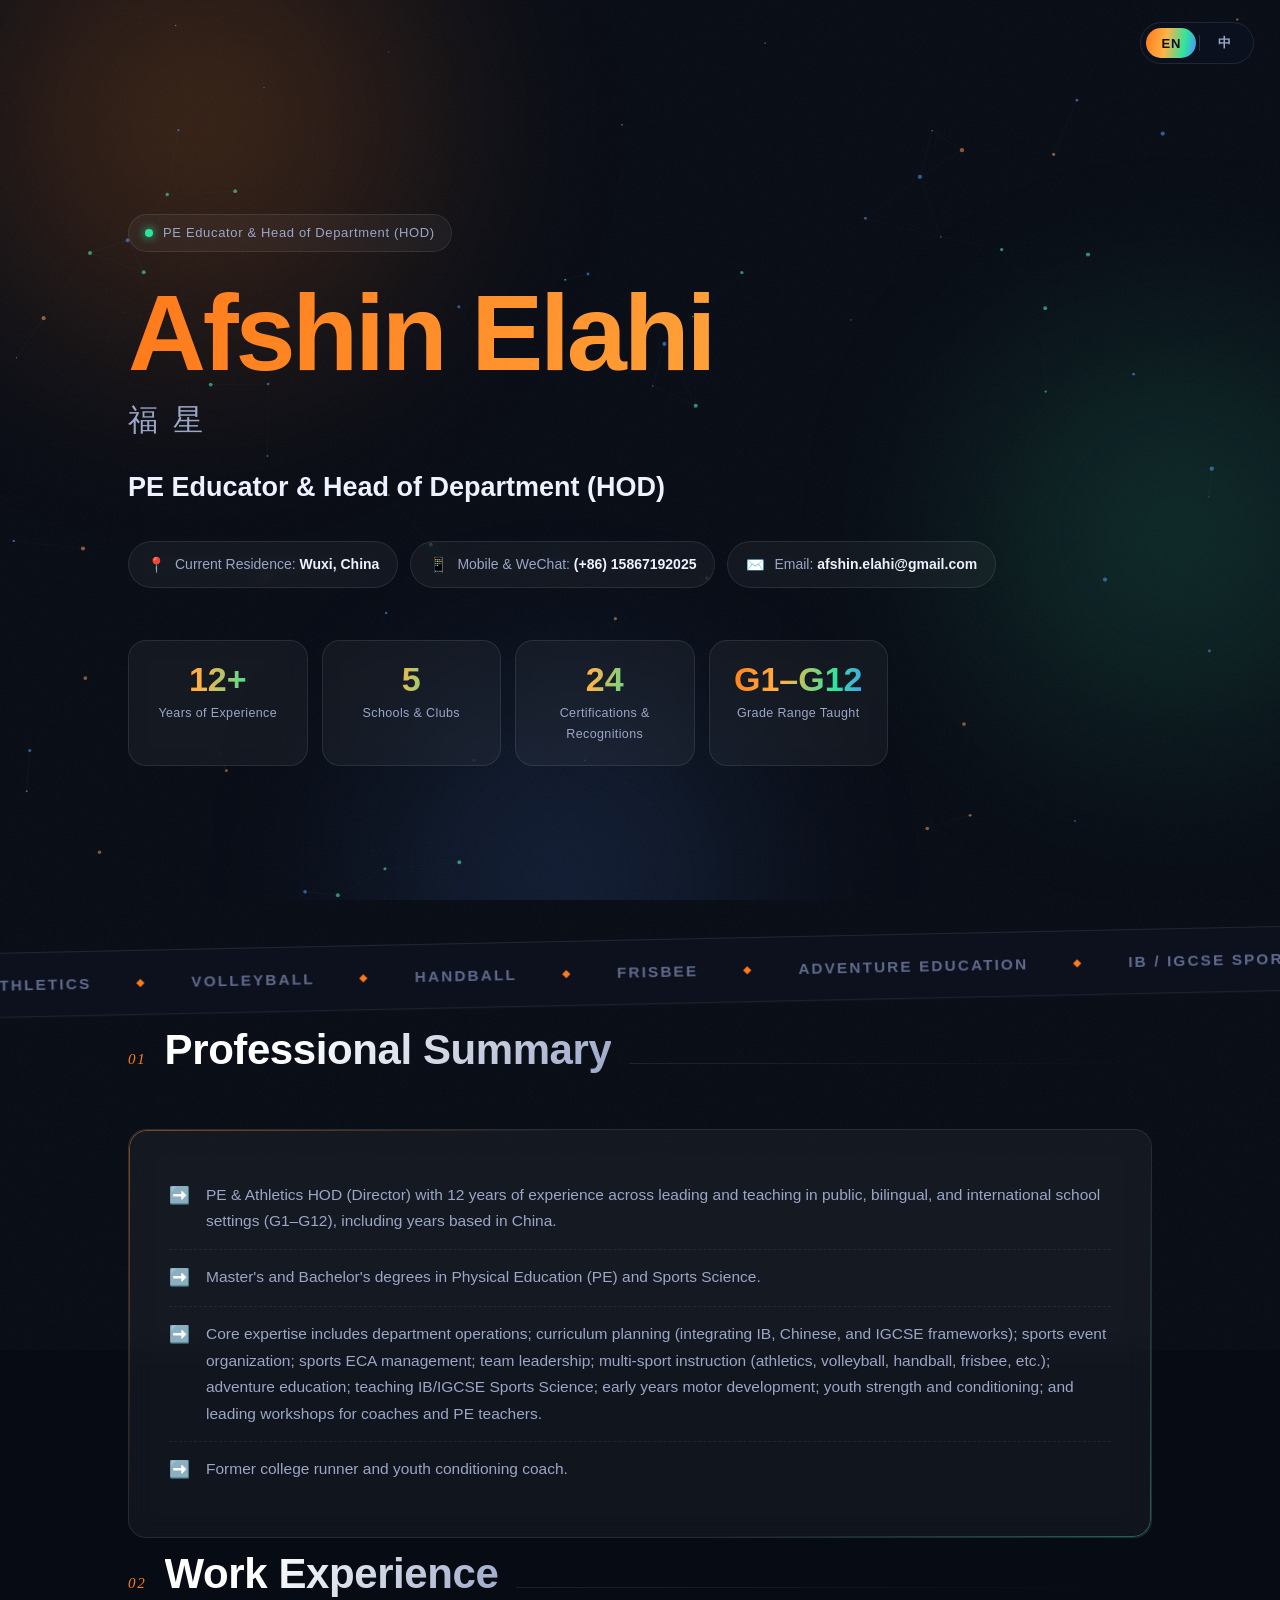
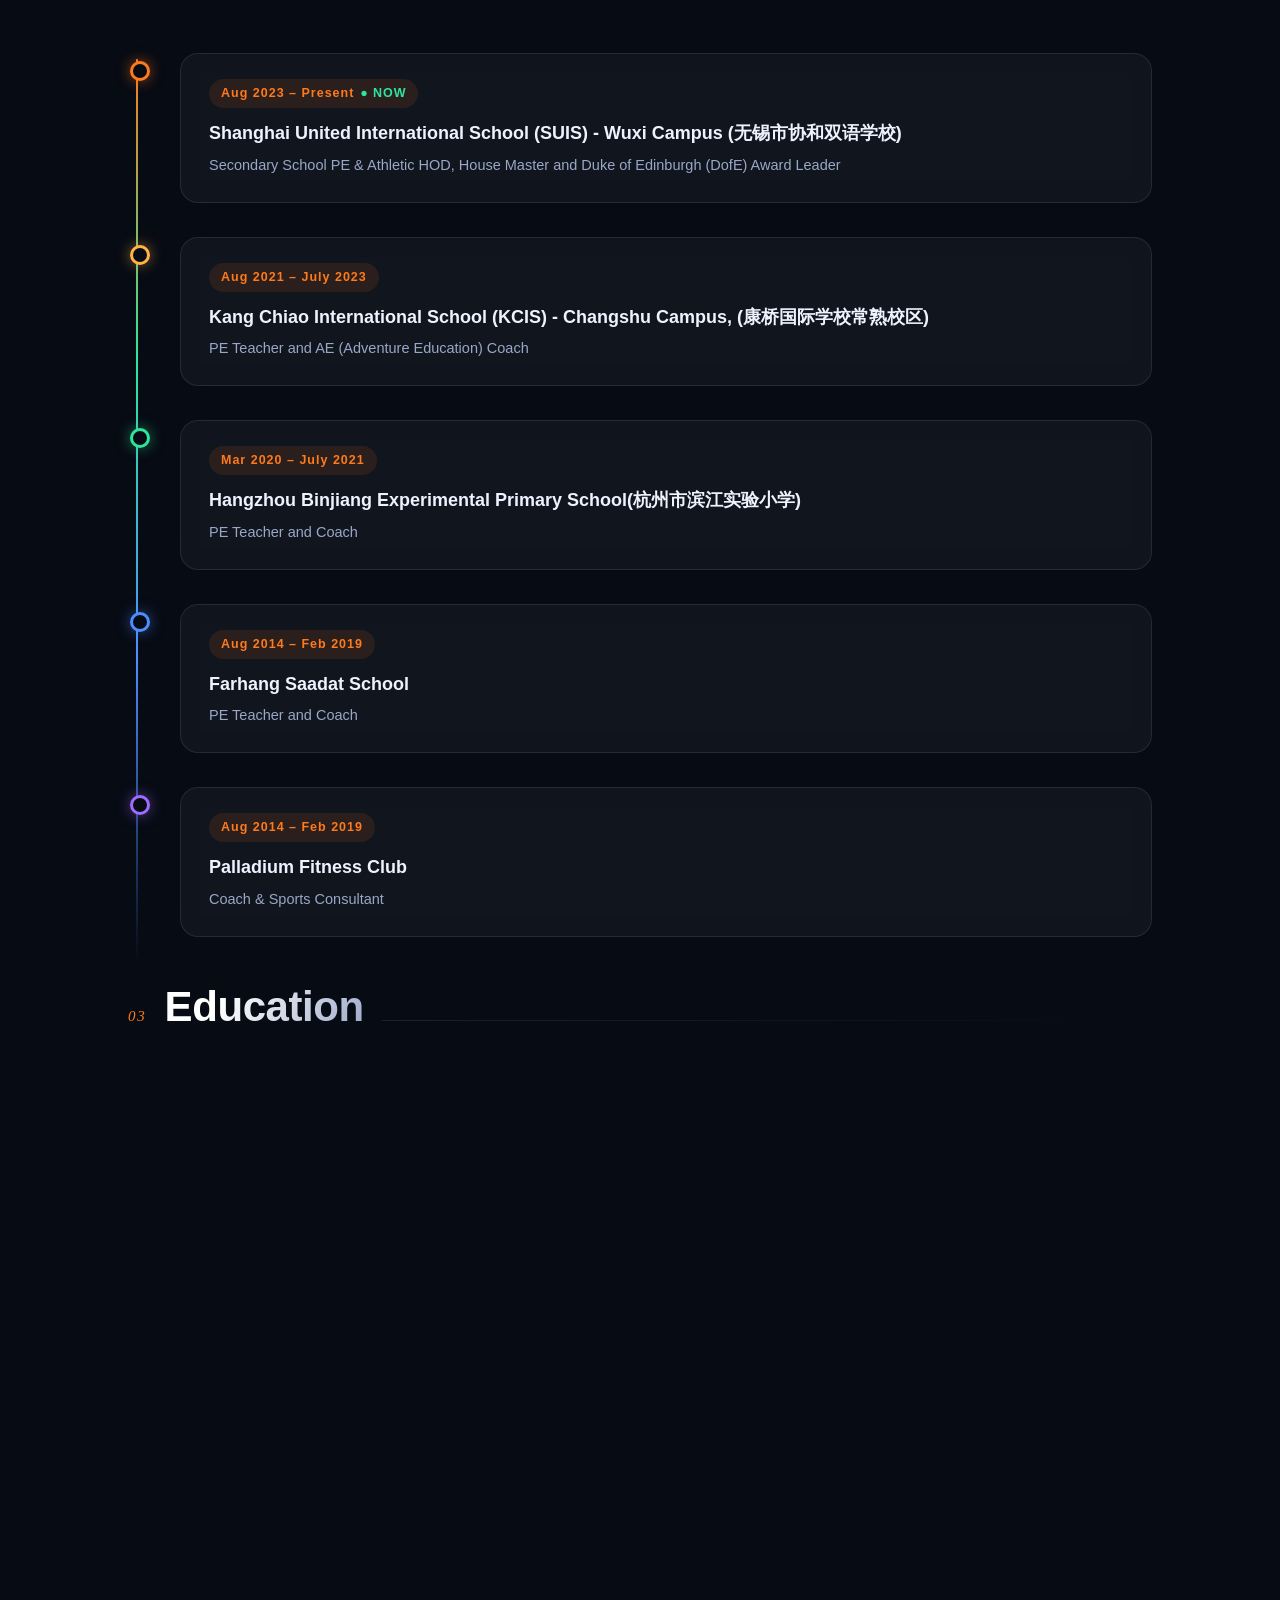
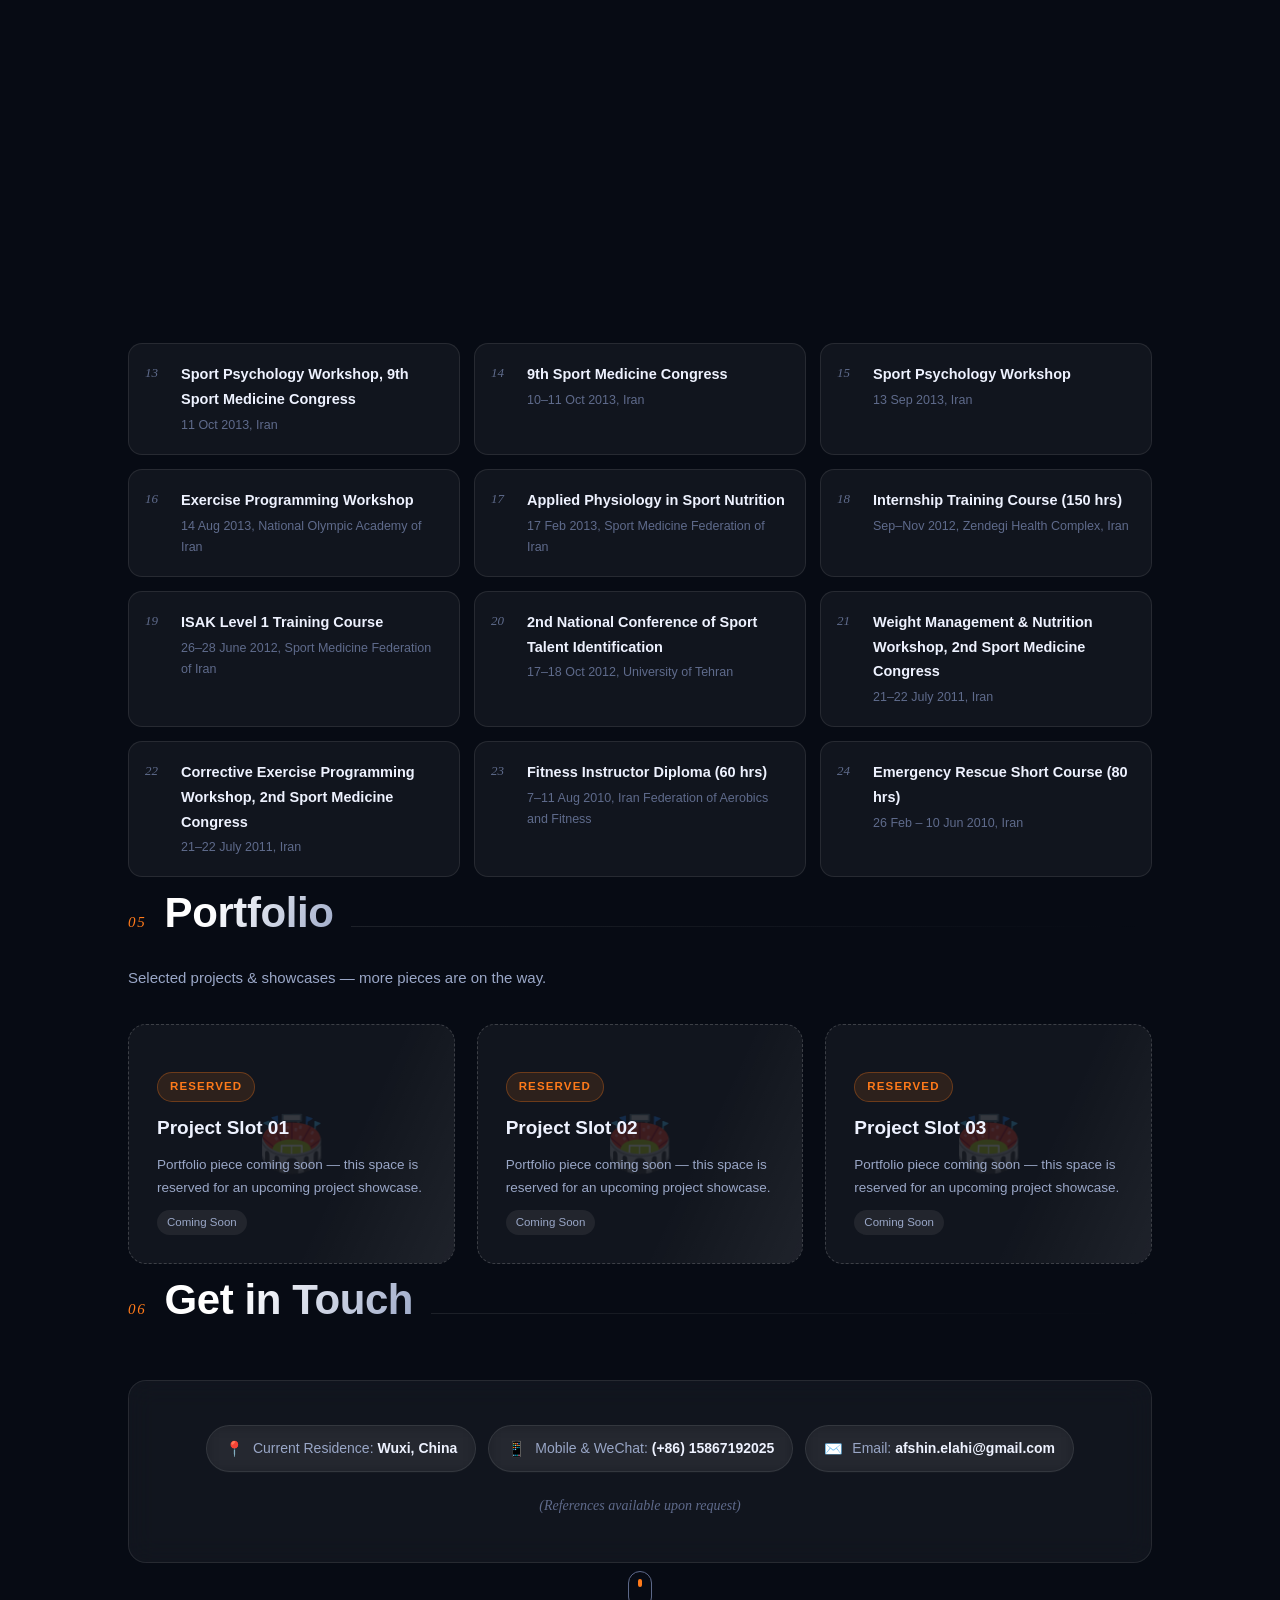
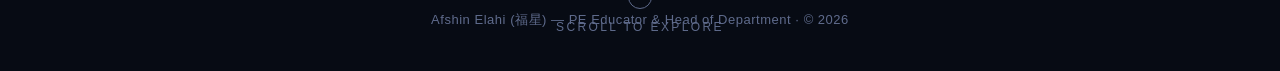
==== index.html @ 4bd7efba "feat: bilingual resume & portfolio site (EN/中文) with animated effects" ====
<!DOCTYPE html>
<html lang="en">
<head>
  <meta charset="UTF-8" />
  <meta name="viewport" content="width=device-width, initial-scale=1.0" />
  <title>Afshin Elahi (福星) — PE Educator &amp; HOD</title>
  <meta name="description" content="Afshin Elahi — PE Educator & Head of Department. 12 years of experience in public, bilingual and international schools." />
  <link rel="icon" href="data:image/svg+xml,<svg xmlns='http://www.w3.org/2000/svg' viewBox='0 0 100 100'><text y='.9em' font-size='90'>🏅</text></svg>" />
  <link rel="stylesheet" href="style.css" />
</head>
<body>
  <!-- 背景特效层 -->
  <div class="aurora" aria-hidden="true">
    <div class="blob blob-1"></div>
    <div class="blob blob-2"></div>
    <div class="blob blob-3"></div>
  </div>
  <canvas id="particles" aria-hidden="true"></canvas>
  <div class="grain" aria-hidden="true"></div>
  <div id="cursor-glow" aria-hidden="true"></div>
  <div id="scroll-progress" aria-hidden="true"></div>

  <!-- 语言切换 -->
  <button id="lang-toggle" aria-label="Switch language / 切换语言">
    <span class="lang-opt" data-lang="en">EN</span>
    <span class="lang-divider"></span>
    <span class="lang-opt" data-lang="zh">中</span>
    <span class="lang-slider"></span>
  </button>

  <!-- 页面主体（由 app.js 渲染） -->
  <main id="app"></main>

  <script src="content.js"></script>
  <script src="app.js"></script>
</body>
</html>
---- style.css ----
/* ============================================================
   Afshin Elahi — Resume & Portfolio
   Dark sporty theme · aurora gradients · glassmorphism
   No external fonts/CDN — 100% self-hosted, China-friendly.
   ============================================================ */

:root {
  --bg: #070b14;
  --bg-soft: #0c1222;
  --ink: #eef2ff;
  --ink-dim: #9aa7c7;
  --ink-faint: #5f6b8c;
  --orange: #ff7a1a;
  --green: #2ee59d;
  --blue: #4d8dff;
  --purple: #a06bff;
  --card: rgba(255, 255, 255, 0.045);
  --card-border: rgba(255, 255, 255, 0.09);
  --grad-hot: linear-gradient(100deg, var(--orange), #ffb347 40%, var(--green) 75%, var(--blue));
  --radius: 18px;
  --font-sans: -apple-system, BlinkMacSystemFont, "Segoe UI", "PingFang SC",
    "Hiragino Sans GB", "Microsoft YaHei", Roboto, Helvetica, Arial, sans-serif;
  --font-serif: Georgia, "Times New Roman", "Songti SC", serif;
  --ease-spring: cubic-bezier(0.22, 1.2, 0.36, 1);
  --ease-out: cubic-bezier(0.16, 1, 0.3, 1);
}

* { margin: 0; padding: 0; box-sizing: border-box; }

html { scroll-behavior: smooth; }

body {
  background: var(--bg);
  color: var(--ink);
  font-family: var(--font-sans);
  line-height: 1.7;
  overflow-x: hidden;
  -webkit-font-smoothing: antialiased;
}

::selection { background: rgba(255, 122, 26, 0.35); color: #fff; }

/* ---------------- 背景特效 ---------------- */
.aurora { position: fixed; inset: 0; z-index: 0; overflow: hidden; pointer-events: none; }
.blob { position: absolute; border-radius: 50%; filter: blur(90px); opacity: 0.5; will-change: transform; }
.blob-1 {
  width: 55vw; height: 55vw; top: -18vw; left: -12vw;
  background: radial-gradient(circle, rgba(255, 122, 26, 0.55), transparent 65%);
  animation: drift1 26s ease-in-out infinite alternate;
}
.blob-2 {
  width: 48vw; height: 48vw; top: 25vh; right: -16vw;
  background: radial-gradient(circle, rgba(46, 229, 157, 0.4), transparent 65%);
  animation: drift2 32s ease-in-out infinite alternate;
}
.blob-3 {
  width: 44vw; height: 44vw; bottom: -20vw; left: 22vw;
  background: radial-gradient(circle, rgba(77, 141, 255, 0.42), transparent 65%);
  animation: drift3 38s ease-in-out infinite alternate;
}
@keyframes drift1 { to { transform: translate(9vw, 12vh) scale(1.15); } }
@keyframes drift2 { to { transform: translate(-10vw, -9vh) scale(0.9); } }
@keyframes drift3 { to { transform: translate(-7vw, -12vh) scale(1.2); } }

#particles { position: fixed; inset: 0; z-index: 1; pointer-events: none; }

.grain {
  position: fixed; inset: -50%; z-index: 2; pointer-events: none; opacity: 0.05;
  background-image: url("data:image/svg+xml,%3Csvg xmlns='http://www.w3.org/2000/svg' width='300' height='300'%3E%3Cfilter id='n'%3E%3CfeTurbulence type='fractalNoise' baseFrequency='0.9' numOctaves='2'/%3E%3C/filter%3E%3Crect width='100%25' height='100%25' filter='url(%23n)'/%3E%3C/svg%3E");
  animation: grain 8s steps(10) infinite;
}
@keyframes grain {
  0%, 100% { transform: translate(0, 0); } 20% { transform: translate(-4%, 3%); }
  40% { transform: translate(3%, -4%); } 60% { transform: translate(-3%, -2%); }
  80% { transform: translate(4%, 4%); }
}

#cursor-glow {
  position: fixed; z-index: 3; width: 520px; height: 520px; border-radius: 50%;
  pointer-events: none; left: 0; top: 0; transform: translate(-50%, -50%);
  background: radial-gradient(circle, rgba(255, 179, 71, 0.09), rgba(77, 141, 255, 0.05) 45%, transparent 70%);
  transition: opacity 0.4s; opacity: 0;
}

#scroll-progress {
  position: fixed; top: 0; left: 0; height: 3px; width: 0%;
  background: var(--grad-hot); z-index: 100; border-radius: 0 3px 3px 0;
  box-shadow: 0 0 12px rgba(255, 122, 26, 0.6);
}

/* ---------------- 语言切换 ---------------- */
#lang-toggle {
  position: fixed; top: 22px; right: 26px; z-index: 200;
  display: flex; align-items: center; gap: 2px;
  padding: 5px; border-radius: 999px; cursor: pointer;
  background: rgba(12, 18, 34, 0.72); border: 1px solid var(--card-border);
  backdrop-filter: blur(14px); -webkit-backdrop-filter: blur(14px);
  font-family: var(--font-sans); transition: border-color 0.3s, box-shadow 0.3s;
}
#lang-toggle:hover { border-color: rgba(255, 122, 26, 0.5); box-shadow: 0 0 24px rgba(255, 122, 26, 0.18); }
.lang-opt {
  position: relative; z-index: 2; padding: 6px 16px; border-radius: 999px;
  font-size: 13px; font-weight: 700; letter-spacing: 0.06em;
  color: var(--ink-dim); transition: color 0.35s; user-select: none;
}
.lang-opt.active { color: #0b0f1c; }
.lang-divider { width: 1px; height: 16px; background: rgba(255, 255, 255, 0.14); z-index: 2; }
.lang-slider {
  position: absolute; z-index: 1; top: 5px; left: 5px; height: calc(100% - 10px);
  width: calc(50% - 6px); border-radius: 999px; background: var(--grad-hot);
  transition: transform 0.45s var(--ease-spring);
}
#lang-toggle[data-lang="zh"] .lang-slider { transform: translateX(calc(100% + 2px)); }

/* ---------------- 布局骨架 ---------------- */
main { position: relative; z-index: 5; }
.wrap { max-width: 1080px; margin: 0 auto; padding: 0 28px; }

section { padding: 110px 0 30px; position: relative; }

.section-head { display: flex; align-items: baseline; gap: 18px; margin-bottom: 44px; }
.section-index {
  font-family: var(--font-serif); font-style: italic; font-size: 15px;
  color: var(--orange); letter-spacing: 0.12em;
}
.section-title {
  font-size: clamp(28px, 4.2vw, 42px); font-weight: 800; letter-spacing: -0.01em;
  background: linear-gradient(120deg, #fff 30%, var(--ink-dim));
  -webkit-background-clip: text; background-clip: text; -webkit-text-fill-color: transparent;
}
.section-line { flex: 1; height: 1px; background: linear-gradient(90deg, var(--card-border), transparent); }

/* 滚动显现 */
.reveal { opacity: 0; transform: translateY(36px); transition: opacity 0.9s var(--ease-out), transform 0.9s var(--ease-out); }
.reveal.in { opacity: 1; transform: none; }
.reveal-d1 { transition-delay: 0.08s; } .reveal-d2 { transition-delay: 0.16s; }
.reveal-d3 { transition-delay: 0.24s; } .reveal-d4 { transition-delay: 0.32s; }

/* ---------------- Hero ---------------- */
.hero { min-height: 100vh; display: flex; flex-direction: column; justify-content: center; padding-top: 80px; }
.hero-badge {
  display: inline-flex; align-items: center; gap: 10px; align-self: flex-start;
  padding: 7px 16px; border-radius: 999px; margin-bottom: 26px;
  background: var(--card); border: 1px solid var(--card-border);
  font-size: 13px; color: var(--ink-dim); letter-spacing: 0.05em;
}
.hero-badge .dot { width: 8px; height: 8px; border-radius: 50%; background: var(--green); box-shadow: 0 0 10px var(--green); animation: pulse 2.2s infinite; }
@keyframes pulse { 50% { opacity: 0.35; transform: scale(0.8); } }

.hero-name {
  font-size: clamp(52px, 9.5vw, 108px); font-weight: 900; line-height: 1.02;
  letter-spacing: -0.03em; margin-bottom: 6px;
  background: var(--grad-hot); background-size: 220% 100%;
  -webkit-background-clip: text; background-clip: text; -webkit-text-fill-color: transparent;
  animation: gradient-flow 7s ease-in-out infinite alternate;
}
@keyframes gradient-flow { to { background-position: 100% 0; } }

.hero-cn {
  font-family: var(--font-serif); font-size: clamp(20px, 3vw, 30px);
  color: var(--ink-dim); letter-spacing: 0.5em; margin-bottom: 20px;
}
.hero-title { font-size: clamp(19px, 2.6vw, 27px); font-weight: 600; color: var(--ink); margin-bottom: 30px; }
.hero-title .accent { color: var(--orange); }

.hero-contacts { display: flex; flex-wrap: wrap; gap: 12px; margin-bottom: 52px; }
.chip {
  display: inline-flex; align-items: center; gap: 9px; padding: 10px 18px;
  border-radius: 999px; background: var(--card); border: 1px solid var(--card-border);
  font-size: 14px; color: var(--ink-dim); text-decoration: none;
  backdrop-filter: blur(8px); transition: transform 0.35s var(--ease-spring), border-color 0.3s, color 0.3s;
}
.chip:hover { transform: translateY(-3px); border-color: rgba(46, 229, 157, 0.55); color: var(--ink); }
.chip .ico { font-size: 15px; }
.chip b { color: var(--ink); font-weight: 600; }

.hero-stats { display: grid; grid-template-columns: repeat(auto-fit, minmax(140px, 1fr)); gap: 14px; max-width: 760px; }
.stat {
  padding: 20px 18px; border-radius: var(--radius);
  background: var(--card); border: 1px solid var(--card-border);
  backdrop-filter: blur(10px); text-align: center;
  transition: transform 0.4s var(--ease-spring), border-color 0.3s;
}
.stat:hover { transform: translateY(-5px) scale(1.02); border-color: rgba(77, 141, 255, 0.45); }
.stat-num {
  font-size: 34px; font-weight: 900; line-height: 1.1;
  background: var(--grad-hot); -webkit-background-clip: text; background-clip: text; -webkit-text-fill-color: transparent;
}
.stat-label { font-size: 12.5px; color: var(--ink-dim); margin-top: 4px; letter-spacing: 0.03em; }

.scroll-hint {
  position: absolute; bottom: 34px; left: 50%; transform: translateX(-50%);
  display: flex; flex-direction: column; align-items: center; gap: 8px;
  font-size: 12px; color: var(--ink-faint); letter-spacing: 0.2em; text-transform: uppercase;
}
.scroll-hint .wheel {
  width: 24px; height: 38px; border: 1.5px solid var(--ink-faint); border-radius: 14px; position: relative;
}
.scroll-hint .wheel::after {
  content: ""; position: absolute; left: 50%; top: 7px; width: 4px; height: 8px;
  margin-left: -2px; border-radius: 4px; background: var(--orange);
  animation: wheel 1.8s ease-in-out infinite;
}
@keyframes wheel { 60% { transform: translateY(14px); opacity: 0; } 100% { transform: translateY(14px); opacity: 0; } }

/* ---------------- 跑马灯 ---------------- */
.marquee-band {
  position: relative; z-index: 5; padding: 18px 0; overflow: hidden;
  border-top: 1px solid var(--card-border); border-bottom: 1px solid var(--card-border);
  background: rgba(12, 18, 34, 0.5); backdrop-filter: blur(6px);
  transform: rotate(-1.2deg) scale(1.02); margin: 40px 0 10px;
}
.marquee-track { display: flex; gap: 44px; width: max-content; animation: marquee 30s linear infinite; }
.marquee-band:hover .marquee-track { animation-play-state: paused; }
.marquee-item {
  font-weight: 800; font-size: 15px; letter-spacing: 0.14em; white-space: nowrap;
  color: var(--ink-faint); display: flex; align-items: center; gap: 44px;
}
.marquee-item::after { content: "◆"; color: var(--orange); font-size: 10px; }
@keyframes marquee { to { transform: translateX(-50%); } }

/* ---------------- 概述 ---------------- */
.summary-card {
  position: relative; border-radius: var(--radius); padding: 38px 40px;
  background: var(--card); border: 1px solid var(--card-border);
  backdrop-filter: blur(14px); overflow: hidden;
}
.summary-card::before {
  content: ""; position: absolute; inset: 0; border-radius: inherit; padding: 1px;
  background: linear-gradient(140deg, rgba(255, 122, 26, 0.5), transparent 30%, transparent 70%, rgba(46, 229, 157, 0.4));
  -webkit-mask: linear-gradient(#000 0 0) content-box, linear-gradient(#000 0 0);
  -webkit-mask-composite: xor; mask-composite: exclude; pointer-events: none;
}
.summary-item { display: flex; gap: 16px; padding: 14px 0; }
.summary-item + .summary-item { border-top: 1px dashed rgba(255, 255, 255, 0.07); }
.summary-arrow { color: var(--orange); font-size: 17px; line-height: 1.7; flex-shrink: 0; }
.summary-item p { color: var(--ink-dim); font-size: 15.5px; }
.summary-item p strong { color: var(--ink); }

/* ---------------- 经历时间线 ---------------- */
.timeline { position: relative; padding-left: 34px; }
.timeline::before {
  content: ""; position: absolute; left: 8px; top: 6px; bottom: 6px; width: 2px;
  background: linear-gradient(180deg, var(--orange), var(--green), var(--blue), transparent);
  border-radius: 2px;
}
.tl-item { position: relative; padding: 0 0 34px 18px; }
.tl-item::before {
  content: ""; position: absolute; left: -32px; top: 8px; width: 14px; height: 14px;
  border-radius: 50%; background: var(--bg); border: 3px solid var(--orange);
  box-shadow: 0 0 14px rgba(255, 122, 26, 0.55); transition: transform 0.3s;
}
.tl-item:nth-child(2)::before { border-color: #ffb347; box-shadow: 0 0 14px rgba(255, 179, 71, 0.5); }
.tl-item:nth-child(3)::before { border-color: var(--green); box-shadow: 0 0 14px rgba(46, 229, 157, 0.5); }
.tl-item:nth-child(4)::before { border-color: var(--blue); box-shadow: 0 0 14px rgba(77, 141, 255, 0.5); }
.tl-item:nth-child(5)::before { border-color: var(--purple); box-shadow: 0 0 14px rgba(160, 107, 255, 0.5); }
.tl-item:hover::before { transform: scale(1.35); }
.tl-card {
  border-radius: var(--radius); padding: 24px 28px;
  background: var(--card); border: 1px solid var(--card-border);
  backdrop-filter: blur(12px); transition: transform 0.45s var(--ease-spring), border-color 0.3s, box-shadow 0.3s;
}
.tl-card:hover { transform: translateX(8px); border-color: rgba(255, 179, 71, 0.4); box-shadow: 0 18px 40px rgba(0, 0, 0, 0.35); }
.tl-date {
  display: inline-block; font-size: 12.5px; font-weight: 700; letter-spacing: 0.08em;
  color: var(--orange); background: rgba(255, 122, 26, 0.1);
  padding: 4px 12px; border-radius: 999px; margin-bottom: 10px;
}
.tl-date .live { color: var(--green); margin-left: 6px; }
.tl-date .live::before { content: "●"; margin-right: 4px; animation: pulse 1.8s infinite; }
.tl-inst { font-size: 18px; font-weight: 700; color: var(--ink); margin-bottom: 4px; }
.tl-role { font-size: 14.5px; color: var(--ink-dim); }

/* ---------------- 教育 ---------------- */
.edu-grid { display: grid; grid-template-columns: repeat(auto-fit, minmax(320px, 1fr)); gap: 20px; }
.edu-card {
  position: relative; border-radius: var(--radius); padding: 30px;
  background: var(--card); border: 1px solid var(--card-border);
  backdrop-filter: blur(12px); overflow: hidden;
  transition: transform 0.45s var(--ease-spring), border-color 0.3s;
}
.edu-card:hover { transform: translateY(-6px); border-color: rgba(46, 229, 157, 0.45); }
.edu-card::after {
  content: "🎓"; position: absolute; right: 18px; top: 14px; font-size: 40px; opacity: 0.16;
  filter: grayscale(0.2); transition: transform 0.5s var(--ease-spring), opacity 0.3s;
}
.edu-card:hover::after { transform: rotate(-14deg) scale(1.25); opacity: 0.4; }
.edu-degree { font-size: 17px; font-weight: 700; margin-bottom: 8px; padding-right: 48px; }
.edu-school { font-size: 14px; color: var(--ink-dim); }

/* ---------------- 证书 ---------------- */
.cert-grid { display: grid; grid-template-columns: repeat(auto-fill, minmax(300px, 1fr)); gap: 14px; }
.cert-card {
  position: relative; border-radius: 14px; padding: 18px 20px 18px 52px;
  background: var(--card); border: 1px solid var(--card-border);
  transition: transform 0.4s var(--ease-spring), border-color 0.3s, background 0.3s;
}
.cert-card:hover { transform: translateY(-4px); border-color: rgba(77, 141, 255, 0.5); background: rgba(255, 255, 255, 0.07); }
.cert-num {
  position: absolute; left: 16px; top: 18px; font-family: var(--font-serif); font-style: italic;
  font-size: 13px; color: var(--ink-faint);
}
.cert-t { font-size: 14.5px; font-weight: 600; color: var(--ink); margin-bottom: 3px; }
.cert-d { font-size: 12.5px; color: var(--ink-faint); }

/* ---------------- 作品集 ---------------- */
.portfolio-sub { color: var(--ink-dim); font-size: 15px; margin: -28px 0 34px; }
.pf-grid { display: grid; grid-template-columns: repeat(auto-fit, minmax(280px, 1fr)); gap: 22px; }
.pf-card {
  position: relative; border-radius: var(--radius); min-height: 240px; padding: 28px;
  display: flex; flex-direction: column; justify-content: flex-end; gap: 10px;
  background: var(--card); border: 1px solid var(--card-border); overflow: hidden;
  transition: transform 0.5s var(--ease-spring), border-color 0.3s, box-shadow 0.3s;
}
.pf-card:hover { transform: translateY(-8px); box-shadow: 0 24px 50px rgba(0, 0, 0, 0.4); }
.pf-card.placeholder { border: 1.5px dashed rgba(255, 255, 255, 0.18); }
.pf-card.placeholder::before {
  content: ""; position: absolute; inset: 0;
  background: linear-gradient(115deg, transparent 30%, rgba(255, 255, 255, 0.06) 48%, transparent 62%);
  background-size: 250% 100%; animation: shimmer 3.2s linear infinite;
}
@keyframes shimmer { to { background-position: -250% 0; } }
.pf-thumb {
  position: absolute; inset: 0; display: flex; align-items: center; justify-content: center;
  font-size: 54px; opacity: 0.2;
}
.pf-badge {
  align-self: flex-start; font-size: 11.5px; font-weight: 700; letter-spacing: 0.1em;
  text-transform: uppercase; padding: 4px 12px; border-radius: 999px;
  color: var(--orange); background: rgba(255, 122, 26, 0.12); border: 1px solid rgba(255, 122, 26, 0.3);
  position: relative;
}
.pf-title { font-size: 19px; font-weight: 800; position: relative; }
.pf-desc { font-size: 13.5px; color: var(--ink-dim); position: relative; }
.pf-tags { display: flex; flex-wrap: wrap; gap: 8px; position: relative; }
.pf-tag { font-size: 11.5px; padding: 3px 10px; border-radius: 999px; background: rgba(255, 255, 255, 0.07); color: var(--ink-dim); }

/* ---------------- 联系 / 页脚 ---------------- */
.contact-card {
  border-radius: var(--radius); padding: 44px; text-align: center;
  background: var(--card); border: 1px solid var(--card-border); backdrop-filter: blur(14px);
}
.contact-note { color: var(--ink-faint); font-size: 14px; margin-top: 22px; font-family: var(--font-serif); font-style: italic; }
footer { padding: 46px 0 40px; text-align: center; color: var(--ink-faint); font-size: 13px; letter-spacing: 0.04em; }

/* 语言切换时的淡入 */
.lang-fade { animation: langFade 0.55s var(--ease-out); }
@keyframes langFade { from { opacity: 0; transform: translateY(14px); } }

/* ---------------- 响应式 ---------------- */
@media (max-width: 640px) {
  section { padding: 80px 0 24px; }
  .summary-card, .contact-card { padding: 26px 22px; }
  .hero-stats { grid-template-columns: repeat(2, 1fr); }
  #lang-toggle { top: 14px; right: 14px; }
  .marquee-band { transform: rotate(0); }
}

@media (prefers-reduced-motion: reduce) {
  *, *::before, *::after { animation-duration: 0.01ms !important; transition-duration: 0.01ms !important; }
}
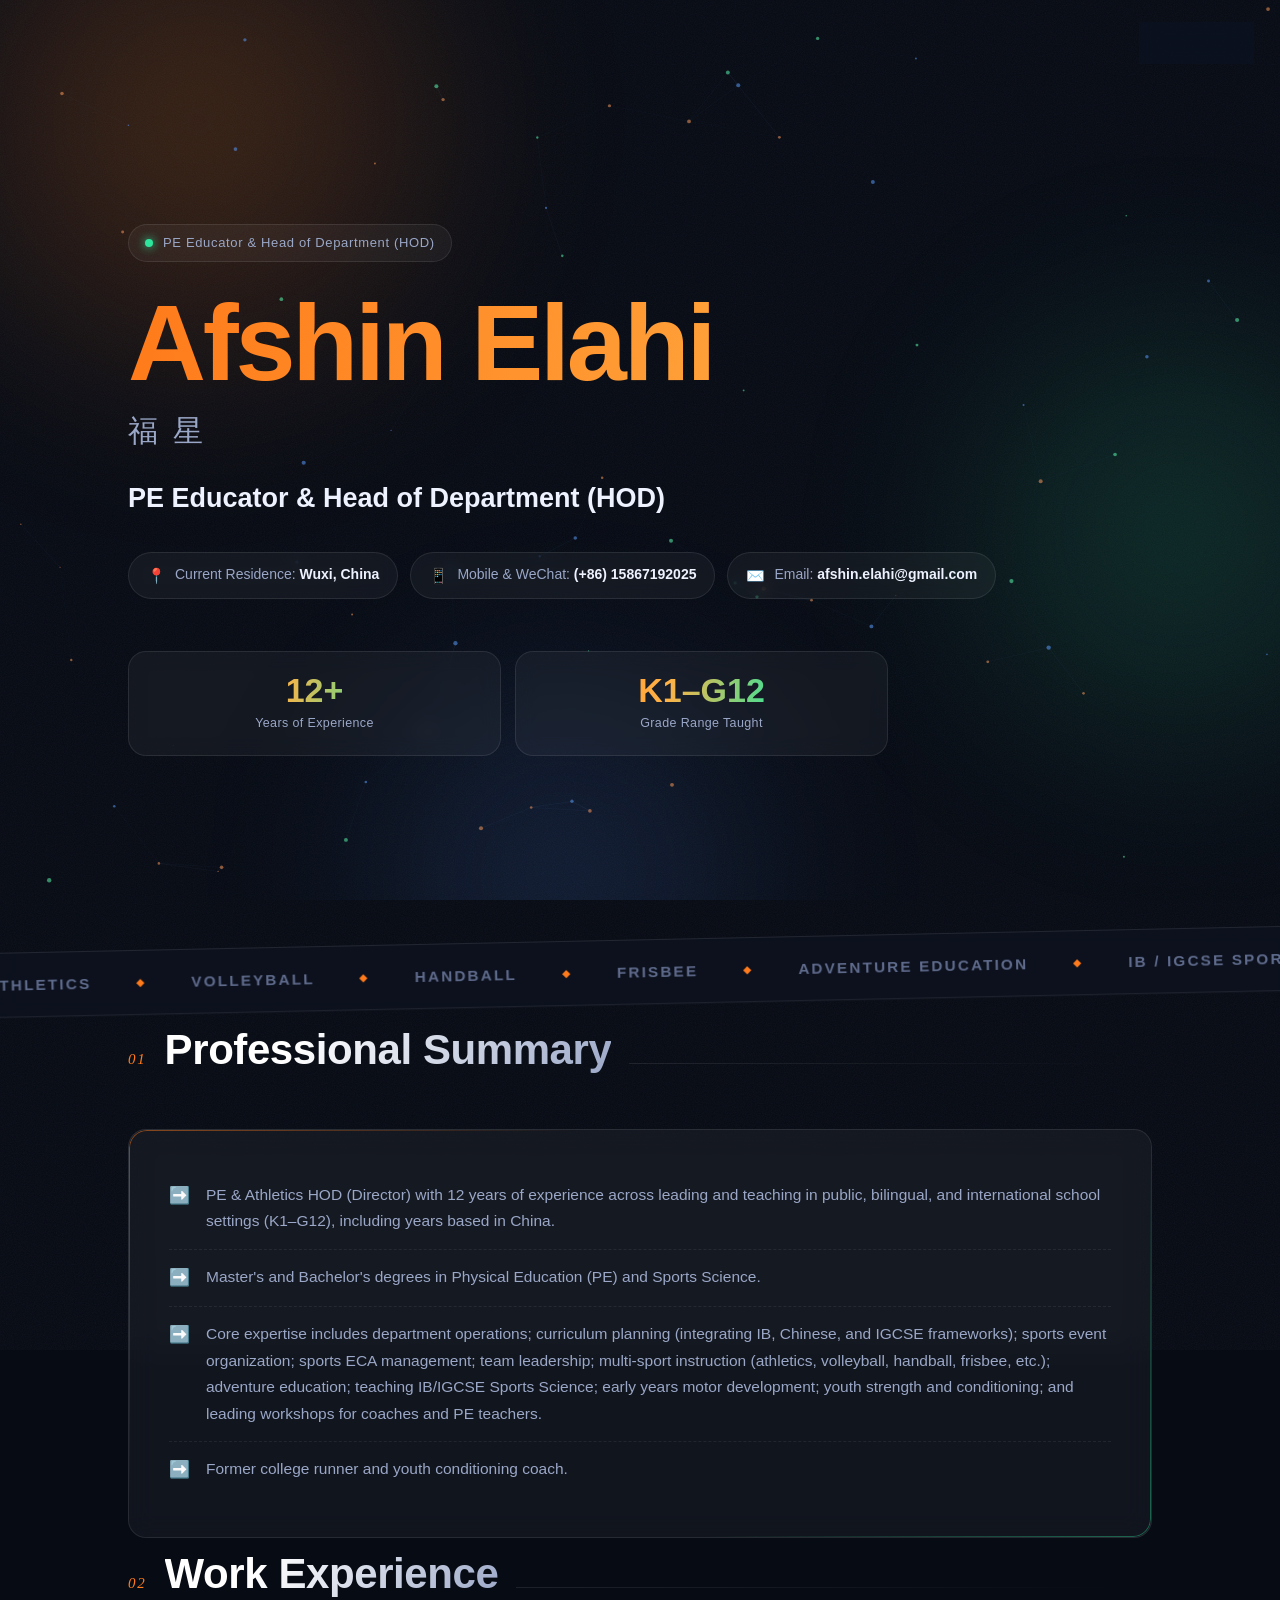
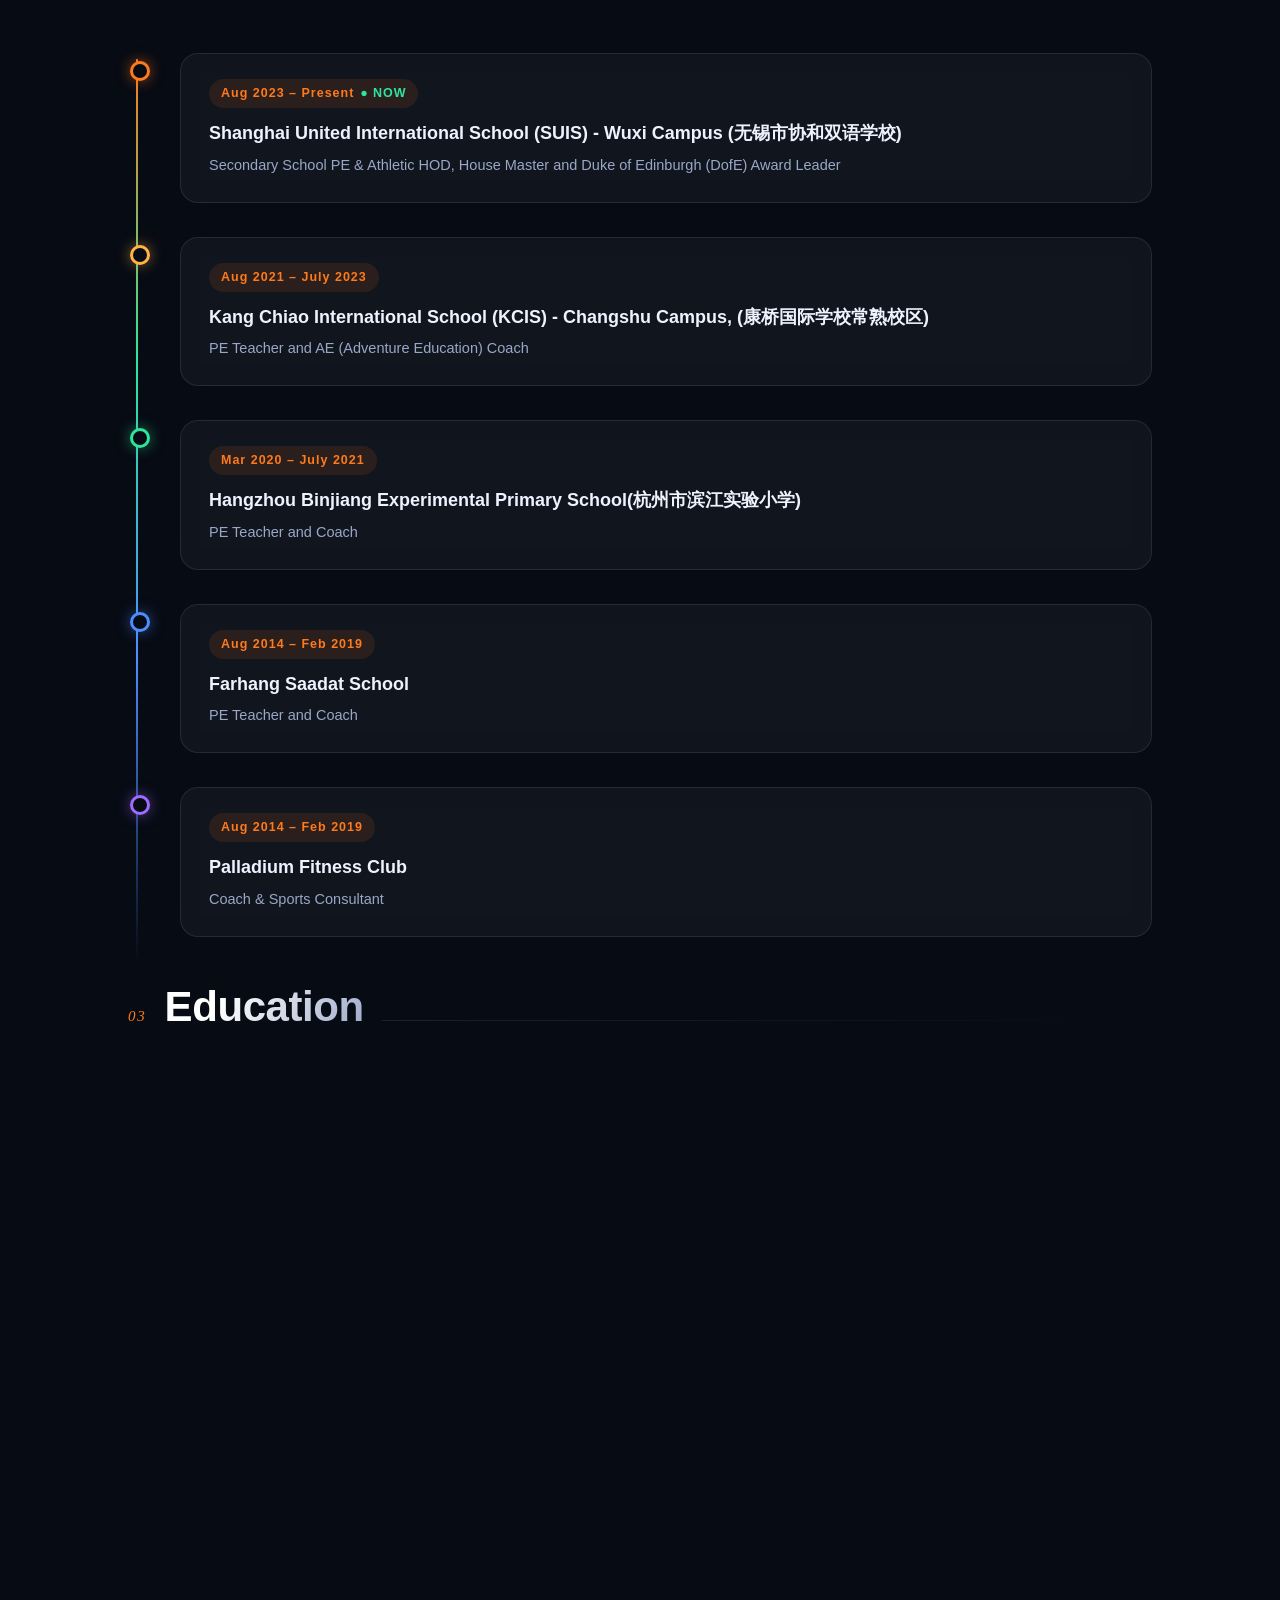
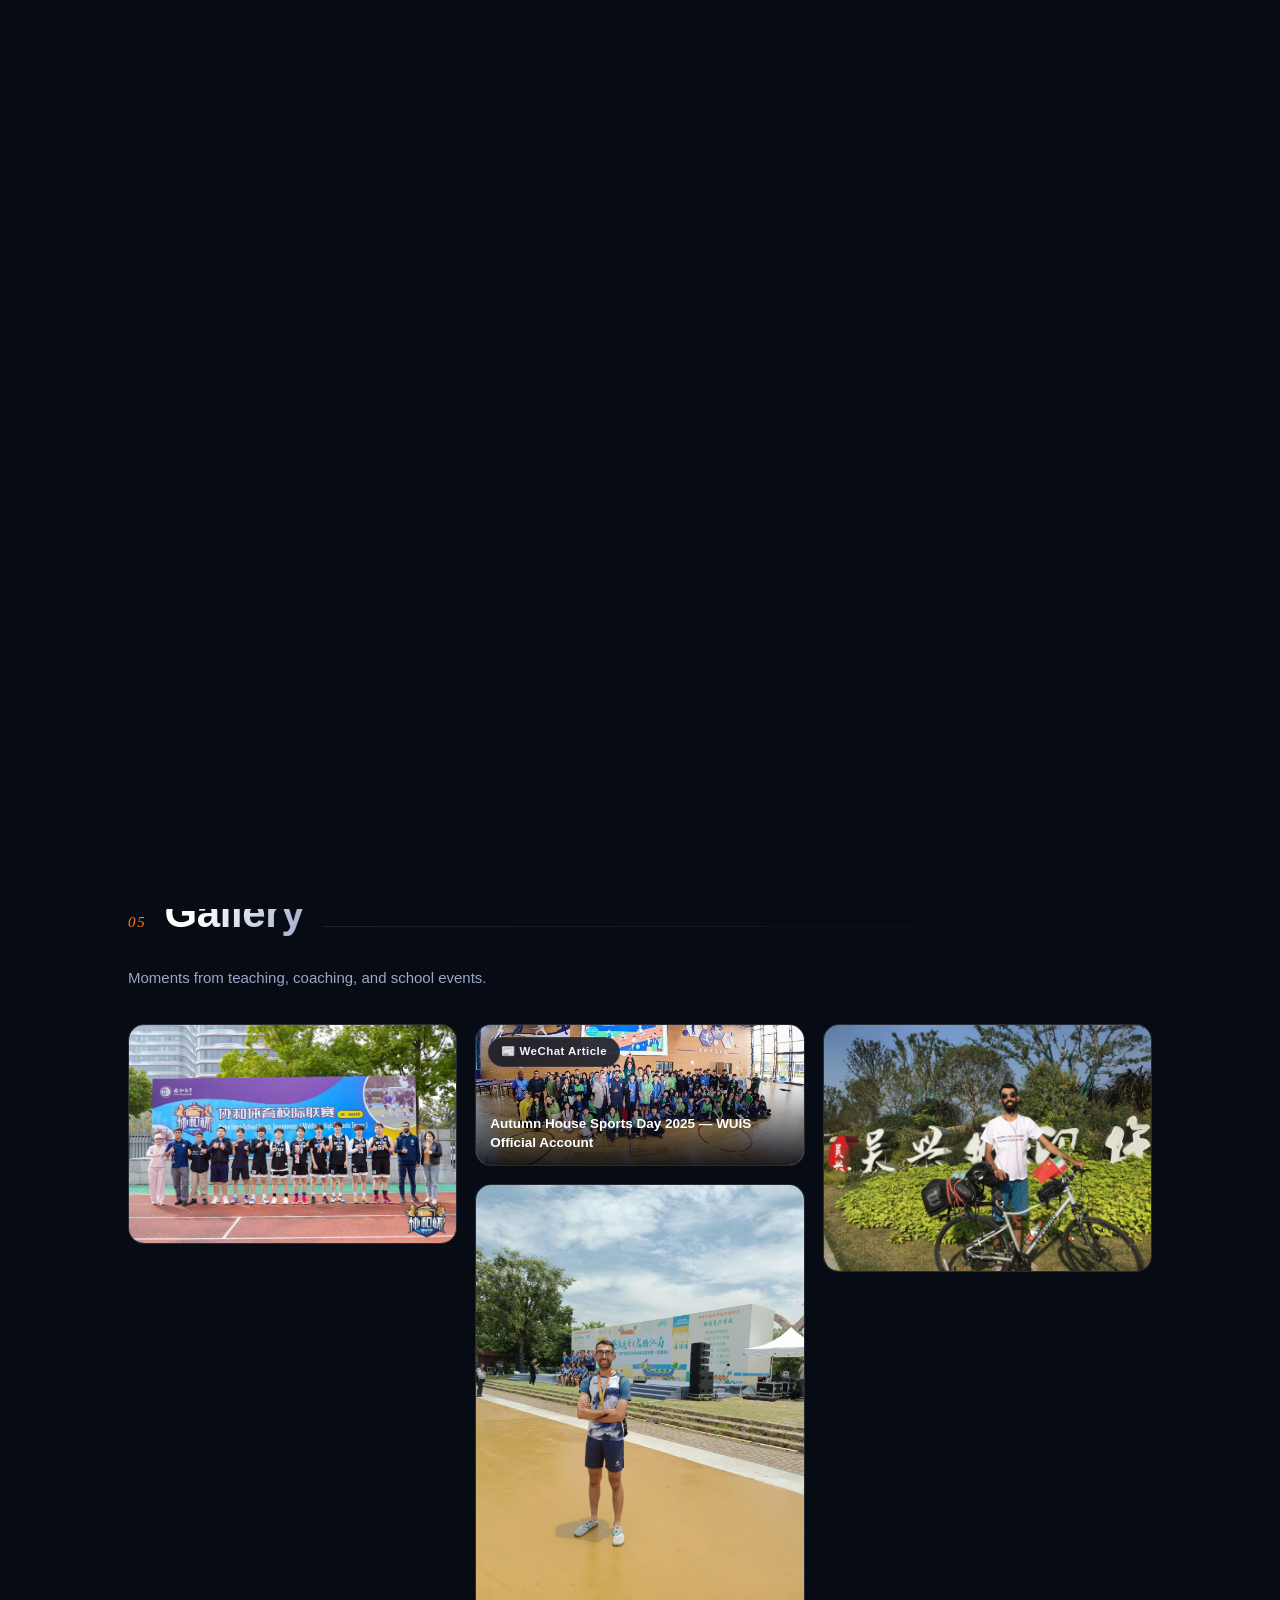
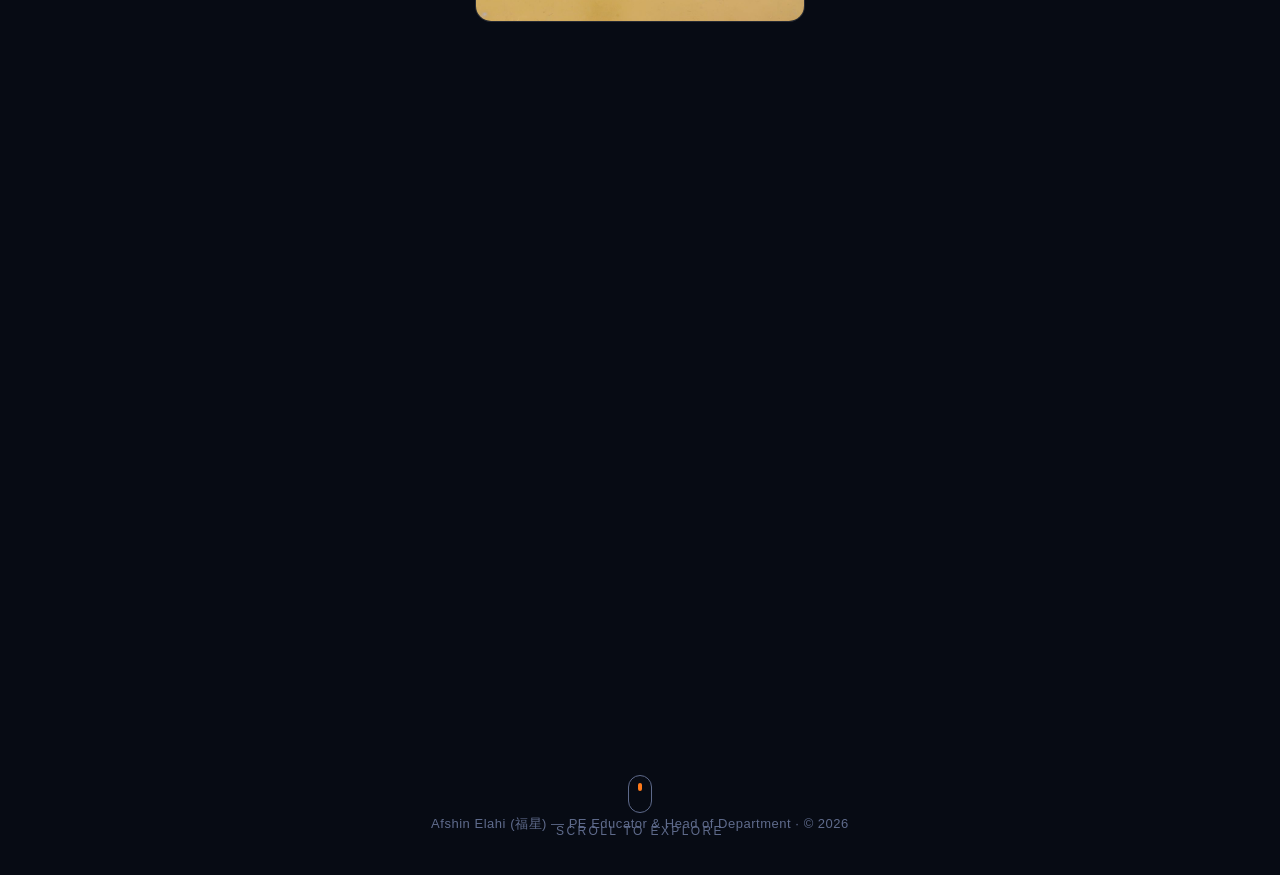
==== commit 5a35b539: "fix: cache-bust css/js with version query (stale stylesheet broke gallery layout)" ====
--- a/index.html
+++ b/index.html
@@ -6,7 +6,7 @@
   <title>Afshin Elahi (福星) — PE Educator &amp; HOD</title>
   <meta name="description" content="Afshin Elahi — PE Educator & Head of Department. 12 years of experience in public, bilingual and international schools." />
   <link rel="icon" href="data:image/svg+xml,<svg xmlns='http://www.w3.org/2000/svg' viewBox='0 0 100 100'><text y='.9em' font-size='90'>🏅</text></svg>" />
-  <link rel="stylesheet" href="style.css" />
+  <link rel="stylesheet" href="style.css?v=20260920b" />
 </head>
 <body>
   <!-- 背景特效层 -->
@@ -31,7 +31,7 @@
   <!-- 页面主体（由 app.js 渲染） -->
   <main id="app"></main>
 
-  <script src="content.js"></script>
-  <script src="app.js"></script>
+  <script src="content.js?v=20260920b"></script>
+  <script src="app.js?v=20260920b"></script>
 </body>
 </html>
--- a/style.css
+++ b/style.css
@@ -303,37 +303,117 @@
 .cert-t { font-size: 14.5px; font-weight: 600; color: var(--ink); margin-bottom: 3px; }
 .cert-d { font-size: 12.5px; color: var(--ink-faint); }
 
-/* ---------------- 作品集 ---------------- */
+/* ---------------- Gallery（瀑布流） ---------------- */
 .portfolio-sub { color: var(--ink-dim); font-size: 15px; margin: -28px 0 34px; }
-.pf-grid { display: grid; grid-template-columns: repeat(auto-fit, minmax(280px, 1fr)); gap: 22px; }
-.pf-card {
-  position: relative; border-radius: var(--radius); min-height: 240px; padding: 28px;
-  display: flex; flex-direction: column; justify-content: flex-end; gap: 10px;
-  background: var(--card); border: 1px solid var(--card-border); overflow: hidden;
-  transition: transform 0.5s var(--ease-spring), border-color 0.3s, box-shadow 0.3s;
-}
-.pf-card:hover { transform: translateY(-8px); box-shadow: 0 24px 50px rgba(0, 0, 0, 0.4); }
-.pf-card.placeholder { border: 1.5px dashed rgba(255, 255, 255, 0.18); }
-.pf-card.placeholder::before {
-  content: ""; position: absolute; inset: 0;
-  background: linear-gradient(115deg, transparent 30%, rgba(255, 255, 255, 0.06) 48%, transparent 62%);
-  background-size: 250% 100%; animation: shimmer 3.2s linear infinite;
-}
-@keyframes shimmer { to { background-position: -250% 0; } }
-.pf-thumb {
+.gallery-grid { columns: 3; column-gap: 18px; }
+.g-item {
+  position: relative; break-inside: avoid; margin-bottom: 18px;
+  border-radius: 16px; overflow: hidden; cursor: zoom-in;
+  border: 1px solid var(--card-border); background: var(--card);
+  transition: transform 0.5s var(--ease-spring), box-shadow 0.4s, border-color 0.3s;
+}
+.g-item img, .g-item video {
+  width: 100%; display: block;
+  transition: transform 0.7s var(--ease-out), filter 0.4s;
+}
+.g-item:hover { transform: translateY(-5px); box-shadow: 0 22px 46px rgba(0, 0, 0, 0.45); border-color: rgba(255, 179, 71, 0.4); }
+.g-item:hover img, .g-item:hover video { transform: scale(1.05); }
+.g-play {
   position: absolute; inset: 0; display: flex; align-items: center; justify-content: center;
-  font-size: 54px; opacity: 0.2;
-}
-.pf-badge {
-  align-self: flex-start; font-size: 11.5px; font-weight: 700; letter-spacing: 0.1em;
-  text-transform: uppercase; padding: 4px 12px; border-radius: 999px;
-  color: var(--orange); background: rgba(255, 122, 26, 0.12); border: 1px solid rgba(255, 122, 26, 0.3);
-  position: relative;
-}
-.pf-title { font-size: 19px; font-weight: 800; position: relative; }
-.pf-desc { font-size: 13.5px; color: var(--ink-dim); position: relative; }
-.pf-tags { display: flex; flex-wrap: wrap; gap: 8px; position: relative; }
-.pf-tag { font-size: 11.5px; padding: 3px 10px; border-radius: 999px; background: rgba(255, 255, 255, 0.07); color: var(--ink-dim); }
+  font-size: 34px; color: #fff; pointer-events: none;
+  text-shadow: 0 2px 18px rgba(0, 0, 0, 0.7);
+  background: radial-gradient(circle, rgba(7, 11, 20, 0.25), transparent 60%);
+  transition: opacity 0.35s, transform 0.5s var(--ease-spring);
+}
+.g-video:hover .g-play { opacity: 0; transform: scale(1.6); }
+.g-pdf { cursor: zoom-in; }
+.g-badge {
+  position: absolute; top: 12px; left: 12px; padding: 4px 12px; border-radius: 999px;
+  font-size: 11.5px; font-weight: 700; letter-spacing: 0.04em; color: var(--ink);
+  background: rgba(12, 18, 34, 0.82); border: 1px solid var(--card-border);
+  backdrop-filter: blur(8px); pointer-events: none;
+}
+.g-pdf-label {
+  position: absolute; left: 12px; bottom: 12px; padding: 6px 14px; border-radius: 999px;
+  font-size: 13px; font-weight: 700; color: var(--ink);
+  background: rgba(12, 18, 34, 0.82); border: 1px solid var(--card-border);
+  backdrop-filter: blur(8px); pointer-events: none;
+}
+.g-link-title {
+  position: absolute; left: 0; right: 0; bottom: 0; padding: 34px 14px 12px;
+  font-size: 13.5px; font-weight: 700; line-height: 1.45; color: #fff; pointer-events: none;
+  background: linear-gradient(180deg, transparent, rgba(4, 6, 12, 0.88));
+}
+.lb-doc { display: flex; flex-direction: column; align-items: center; gap: 14px; }
+.lb-ext {
+  display: inline-flex; align-items: center; gap: 6px; padding: 9px 20px; border-radius: 999px;
+  font-size: 13.5px; font-weight: 700; color: var(--ink); text-decoration: none;
+  background: rgba(12, 18, 34, 0.8); border: 1px solid var(--card-border);
+  transition: border-color 0.3s, transform 0.3s var(--ease-spring);
+}
+.lb-ext:hover { border-color: var(--orange); transform: translateY(-2px); }
+
+/* ---------------- 灯箱 ---------------- */
+.lightbox {
+  position: fixed; inset: 0; z-index: 400; display: flex; align-items: center; justify-content: center;
+  background: rgba(4, 6, 12, 0.93); backdrop-filter: blur(14px); -webkit-backdrop-filter: blur(14px);
+  opacity: 0; pointer-events: none; transition: opacity 0.35s;
+}
+.lightbox.open { opacity: 1; pointer-events: auto; }
+.lb-stage { max-width: 92vw; max-height: 88vh; display: flex; align-items: center; justify-content: center; }
+.lb-stage img, .lb-stage video {
+  max-width: 92vw; max-height: 88vh; border-radius: 12px;
+  box-shadow: 0 30px 80px rgba(0, 0, 0, 0.6);
+  animation: lbIn 0.35s var(--ease-out);
+}
+.lb-stage .lb-pdf {
+  width: min(1000px, 92vw); height: 78vh; border: 0; border-radius: 12px; background: #fff;
+  animation: lbIn 0.35s var(--ease-out);
+}
+/* PDF 逐页图片滚动阅读 */
+.lb-pages {
+  width: min(860px, 92vw); height: 78vh; overflow-y: auto; border-radius: 12px;
+  background: #fff; padding: 18px; display: flex; flex-direction: column; gap: 12px;
+  animation: lbIn 0.35s var(--ease-out);
+}
+.lb-pages img {
+  width: 100%; height: auto; border-radius: 4px; box-shadow: 0 2px 10px rgba(0, 0, 0, 0.18);
+  max-width: 100%; max-height: none;
+}
+/* 公众号文章本地镜像注入 */
+.lb-article {
+  width: min(720px, 92vw); height: 78vh; overflow-y: auto; border-radius: 12px;
+  background: #fff; padding: 34px 30px 48px; color: #333;
+  font: 16px/1.9 -apple-system, "PingFang SC", "Helvetica Neue", sans-serif;
+  animation: lbIn 0.35s var(--ease-out);
+}
+.lb-article h1 { font-size: 21px; line-height: 1.4; margin: 0 0 8px; color: #111; }
+.lb-article .meta { color: #999; font-size: 13px; margin-bottom: 26px; }
+.lb-article .meta a { color: #576b95; text-decoration: none; }
+.lb-article img {
+  max-width: 100% !important; height: auto !important; display: block;
+  margin: 10px auto; border-radius: 6px; max-height: none;
+}
+.lb-article p { margin: 14px 0; }
+.lb-article section { margin: 0; padding: 0; }
+.lb-article a { color: #576b95; }
+.lb-loading { color: #999; text-align: center; padding: 40px 0; }
+@keyframes lbIn { from { opacity: 0; transform: scale(0.94); } }
+.lb-close {
+  position: absolute; top: 22px; right: 26px; z-index: 2;
+  width: 46px; height: 46px; border-radius: 50%; border: 1px solid var(--card-border);
+  background: rgba(12, 18, 34, 0.7); color: var(--ink); font-size: 17px; cursor: pointer;
+  transition: transform 0.3s var(--ease-spring), border-color 0.3s;
+}
+.lb-close:hover { transform: rotate(90deg); border-color: var(--orange); }
+.lb-arrow {
+  position: absolute; top: 50%; transform: translateY(-50%); z-index: 2;
+  width: 52px; height: 52px; border-radius: 50%; border: 1px solid var(--card-border);
+  background: rgba(12, 18, 34, 0.7); color: var(--ink); font-size: 26px; line-height: 1; cursor: pointer;
+  transition: background 0.3s, border-color 0.3s, transform 0.3s var(--ease-spring);
+}
+.lb-arrow:hover { border-color: var(--orange); transform: translateY(-50%) scale(1.12); }
+.lb-prev { left: 22px; } .lb-next { right: 22px; }
 
 /* ---------------- 联系 / 页脚 ---------------- */
 .contact-card {
@@ -348,12 +428,17 @@
 @keyframes langFade { from { opacity: 0; transform: translateY(14px); } }
 
 /* ---------------- 响应式 ---------------- */
+@media (max-width: 900px) {
+  .gallery-grid { columns: 2; }
+}
 @media (max-width: 640px) {
   section { padding: 80px 0 24px; }
   .summary-card, .contact-card { padding: 26px 22px; }
   .hero-stats { grid-template-columns: repeat(2, 1fr); }
   #lang-toggle { top: 14px; right: 14px; }
   .marquee-band { transform: rotate(0); }
+  .gallery-grid { columns: 1; }
+  .lb-arrow { width: 42px; height: 42px; font-size: 20px; }
 }
 
 @media (prefers-reduced-motion: reduce) {
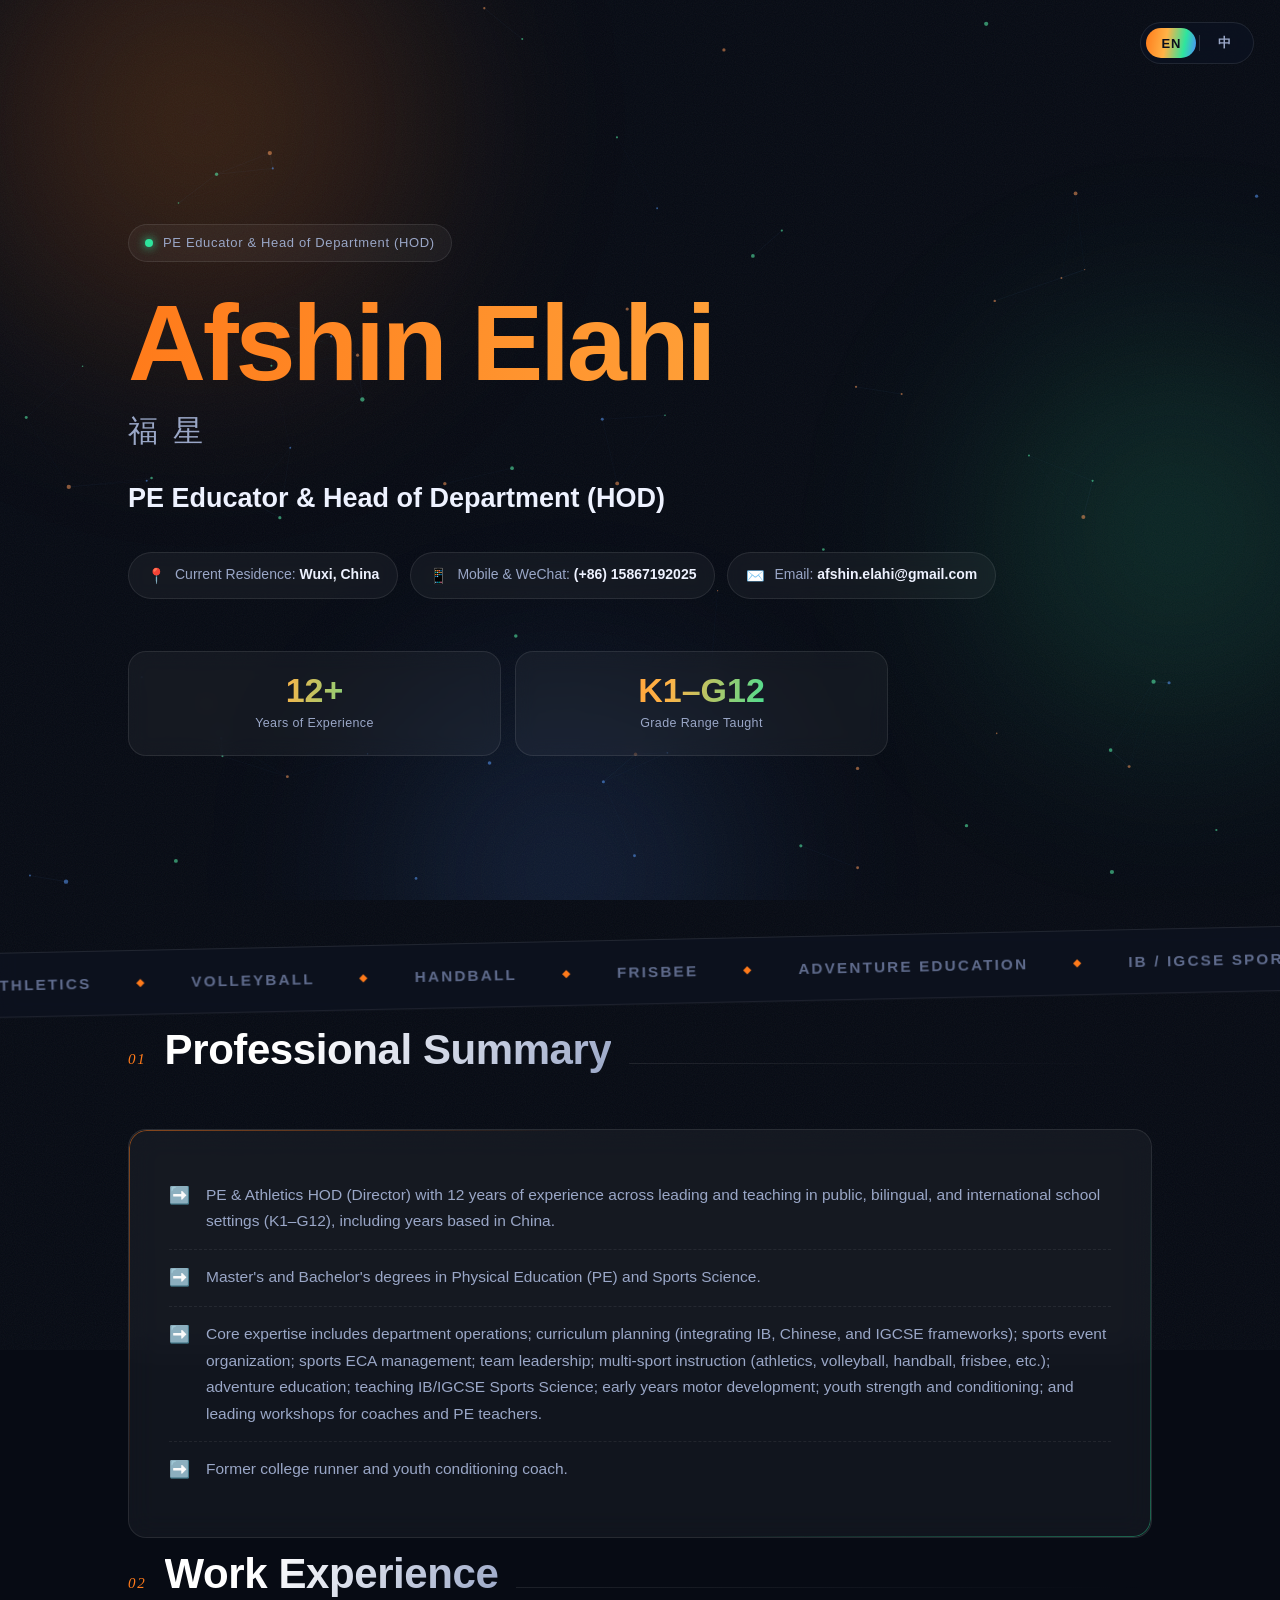
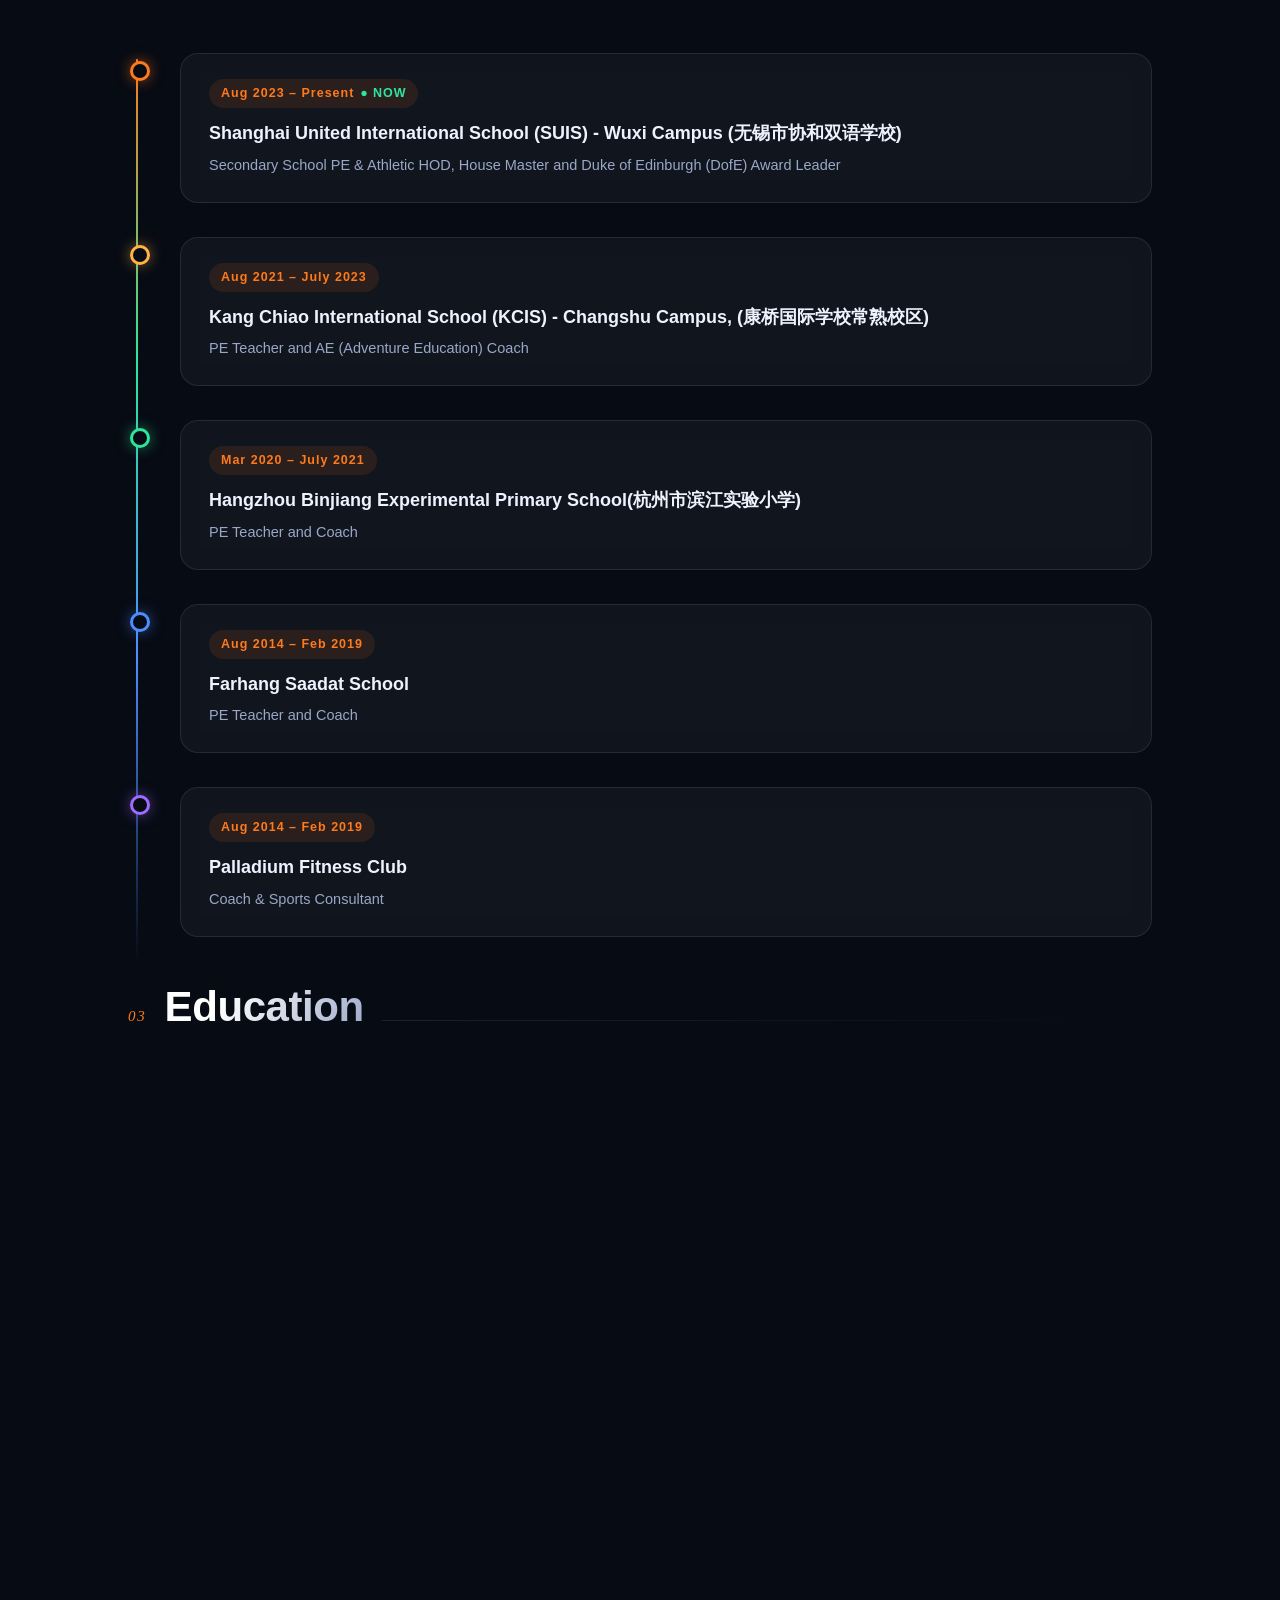
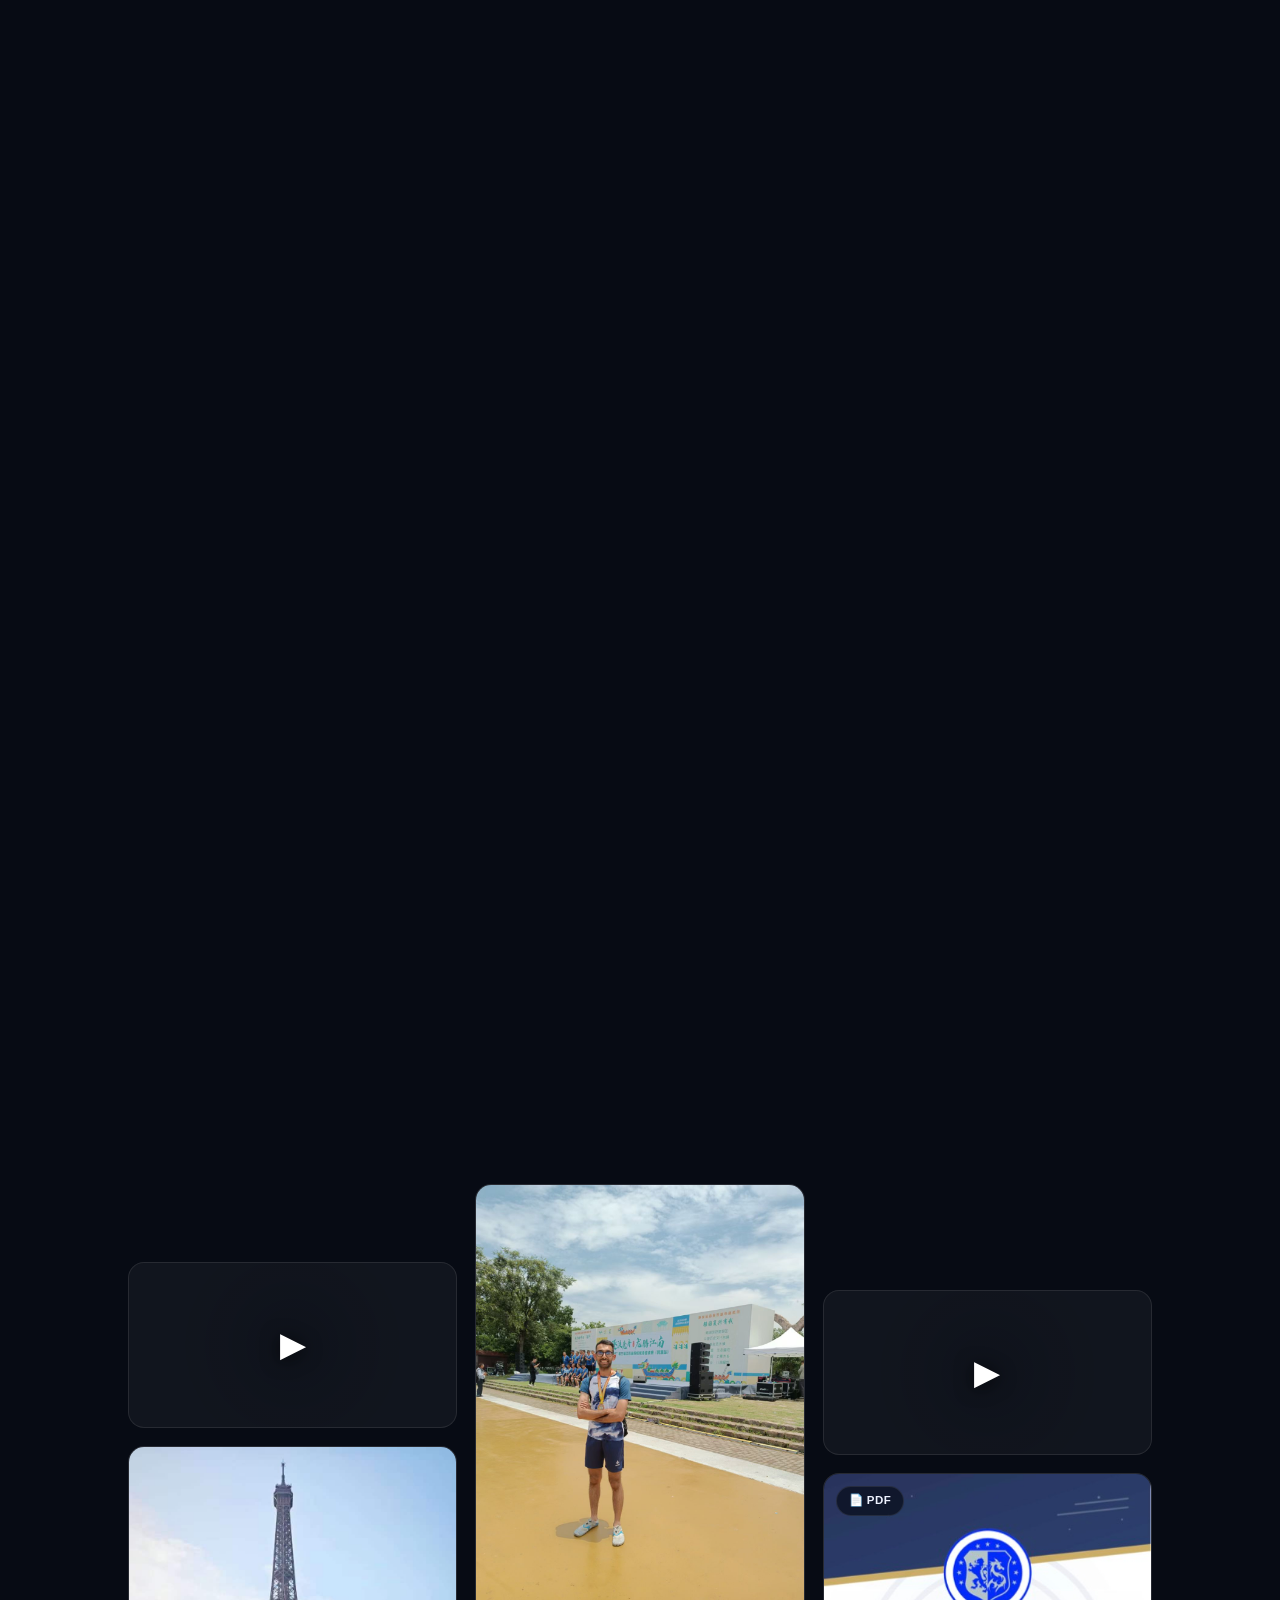
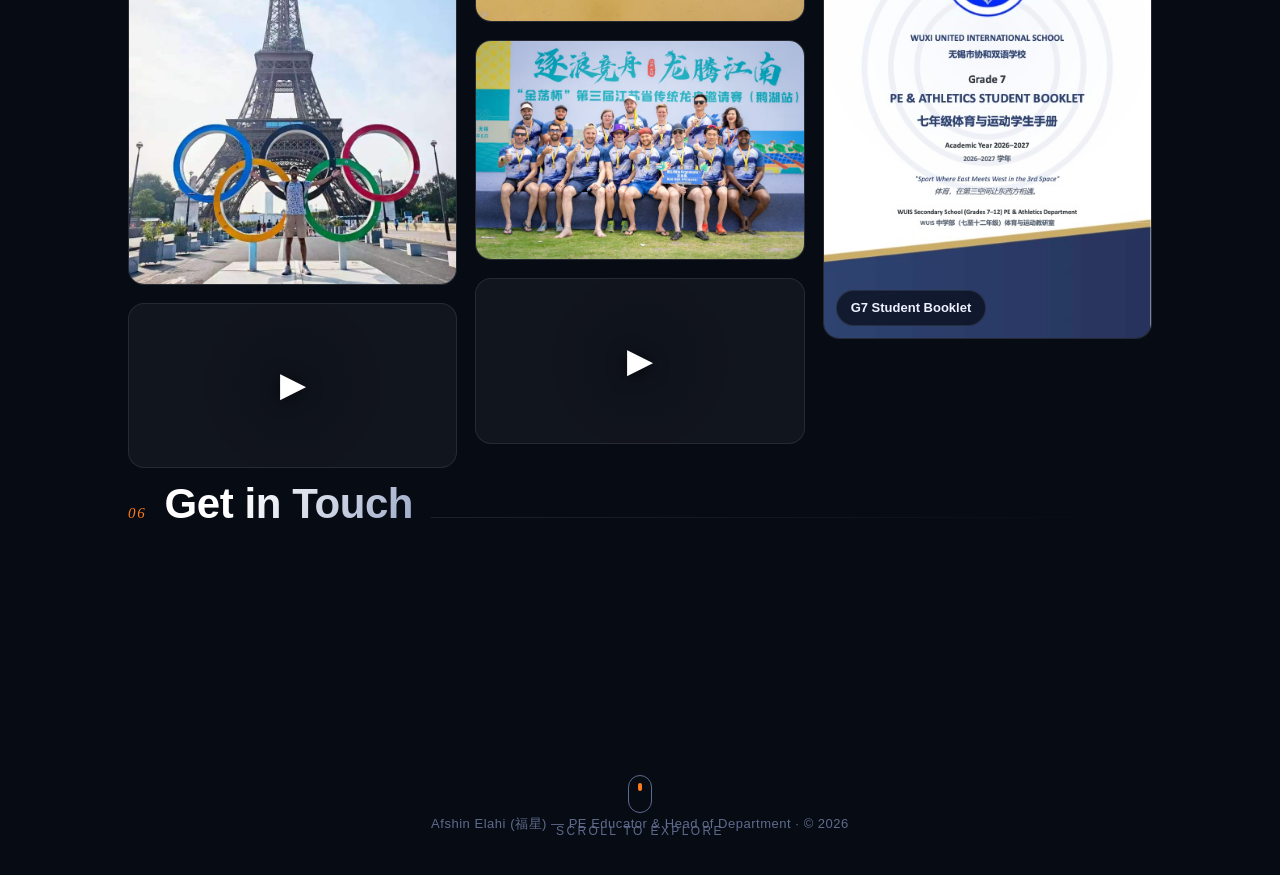
==== commit 356d48e1: "fix: WeChat article card opens original article directly (no lightbox) In-preview iframe/fetch both " ====
--- a/index.html
+++ b/index.html
@@ -6,7 +6,7 @@
   <title>Afshin Elahi (福星) — PE Educator &amp; HOD</title>
   <meta name="description" content="Afshin Elahi — PE Educator & Head of Department. 12 years of experience in public, bilingual and international schools." />
   <link rel="icon" href="data:image/svg+xml,<svg xmlns='http://www.w3.org/2000/svg' viewBox='0 0 100 100'><text y='.9em' font-size='90'>🏅</text></svg>" />
-  <link rel="stylesheet" href="style.css?v=20260920b" />
+  <link rel="stylesheet" href="style.css?v=20260920c" />
 </head>
 <body>
   <!-- 背景特效层 -->
@@ -31,7 +31,7 @@
   <!-- 页面主体（由 app.js 渲染） -->
   <main id="app"></main>
 
-  <script src="content.js?v=20260920b"></script>
-  <script src="app.js?v=20260920b"></script>
+  <script src="content.js?v=20260920c"></script>
+  <script src="app.js?v=20260920c"></script>
 </body>
 </html>
--- a/style.css
+++ b/style.css
@@ -307,6 +307,7 @@
 .portfolio-sub { color: var(--ink-dim); font-size: 15px; margin: -28px 0 34px; }
 .gallery-grid { columns: 3; column-gap: 18px; }
 .g-item {
+  display: block;
   position: relative; break-inside: avoid; margin-bottom: 18px;
   border-radius: 16px; overflow: hidden; cursor: zoom-in;
   border: 1px solid var(--card-border); background: var(--card);
@@ -327,6 +328,7 @@
 }
 .g-video:hover .g-play { opacity: 0; transform: scale(1.6); }
 .g-pdf { cursor: zoom-in; }
+.g-link { cursor: pointer; text-decoration: none; color: inherit; }
 .g-badge {
   position: absolute; top: 12px; left: 12px; padding: 4px 12px; border-radius: 999px;
   font-size: 11.5px; font-weight: 700; letter-spacing: 0.04em; color: var(--ink);
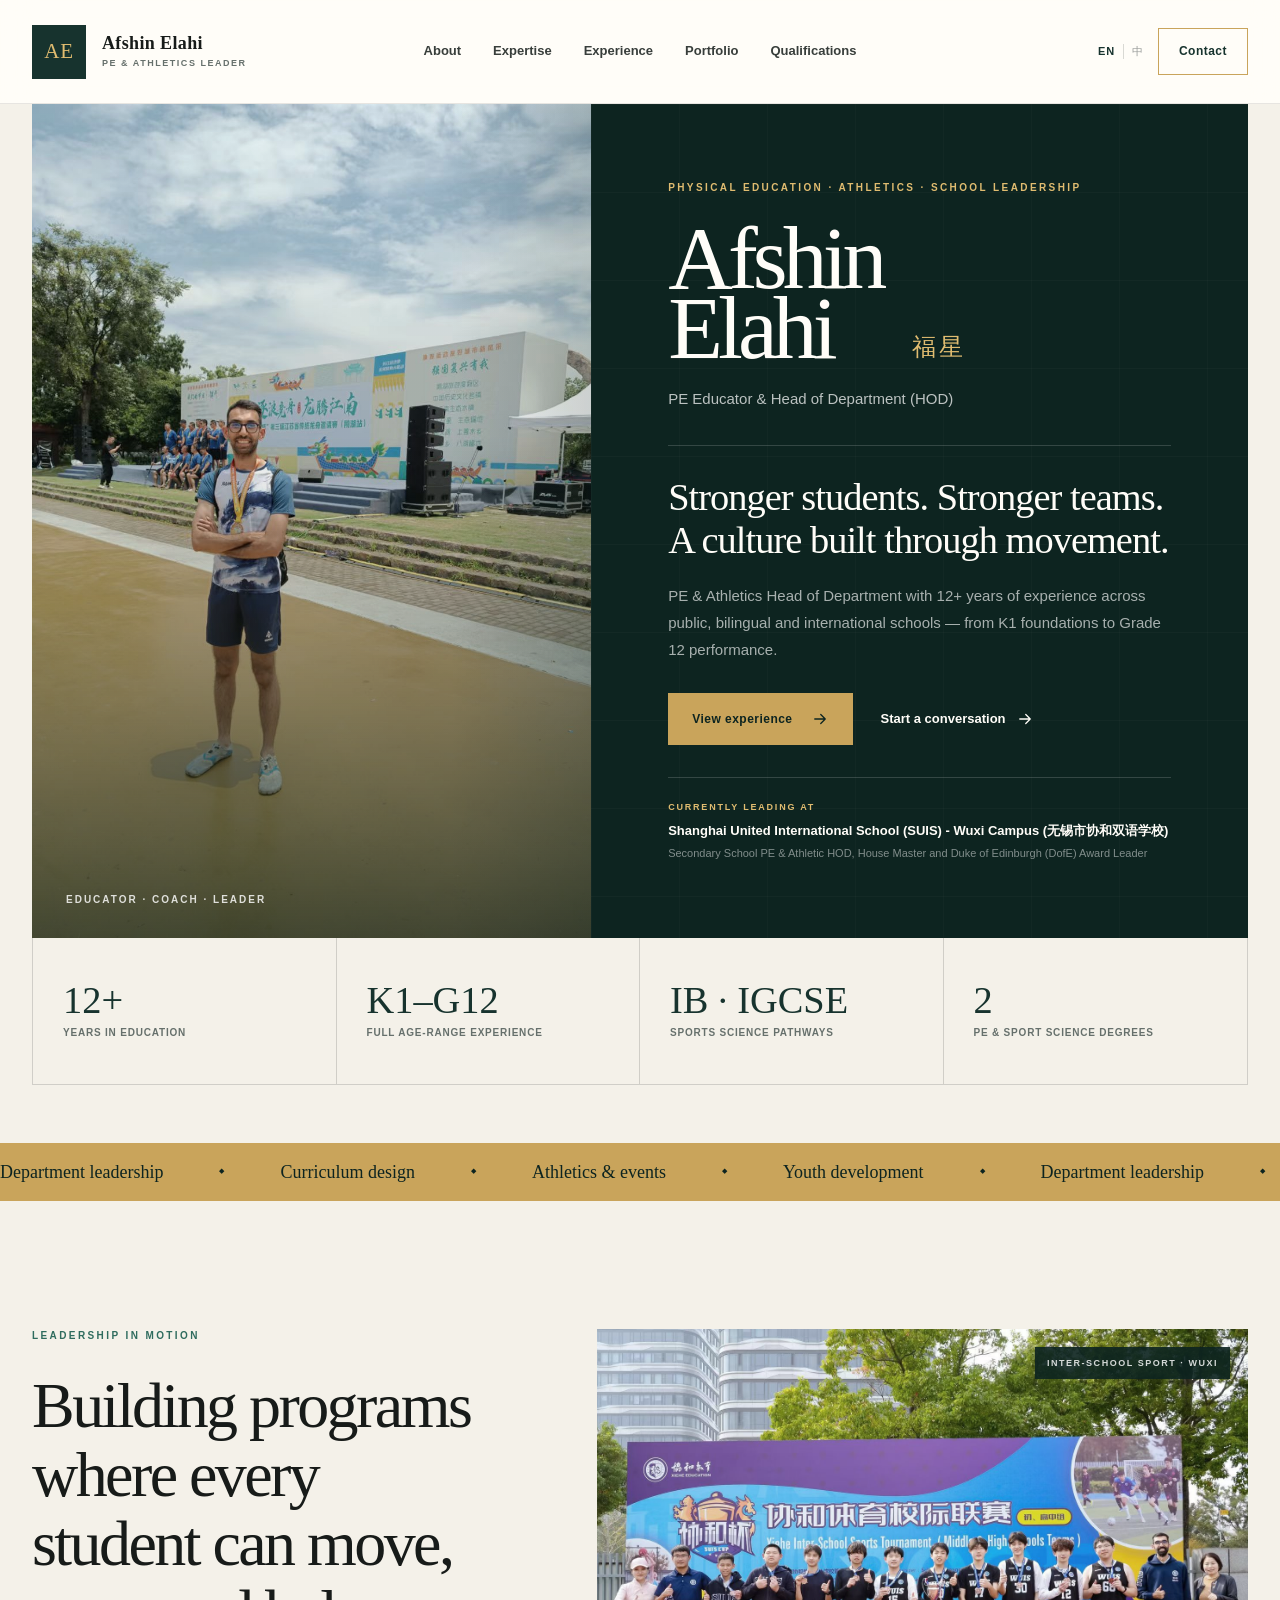
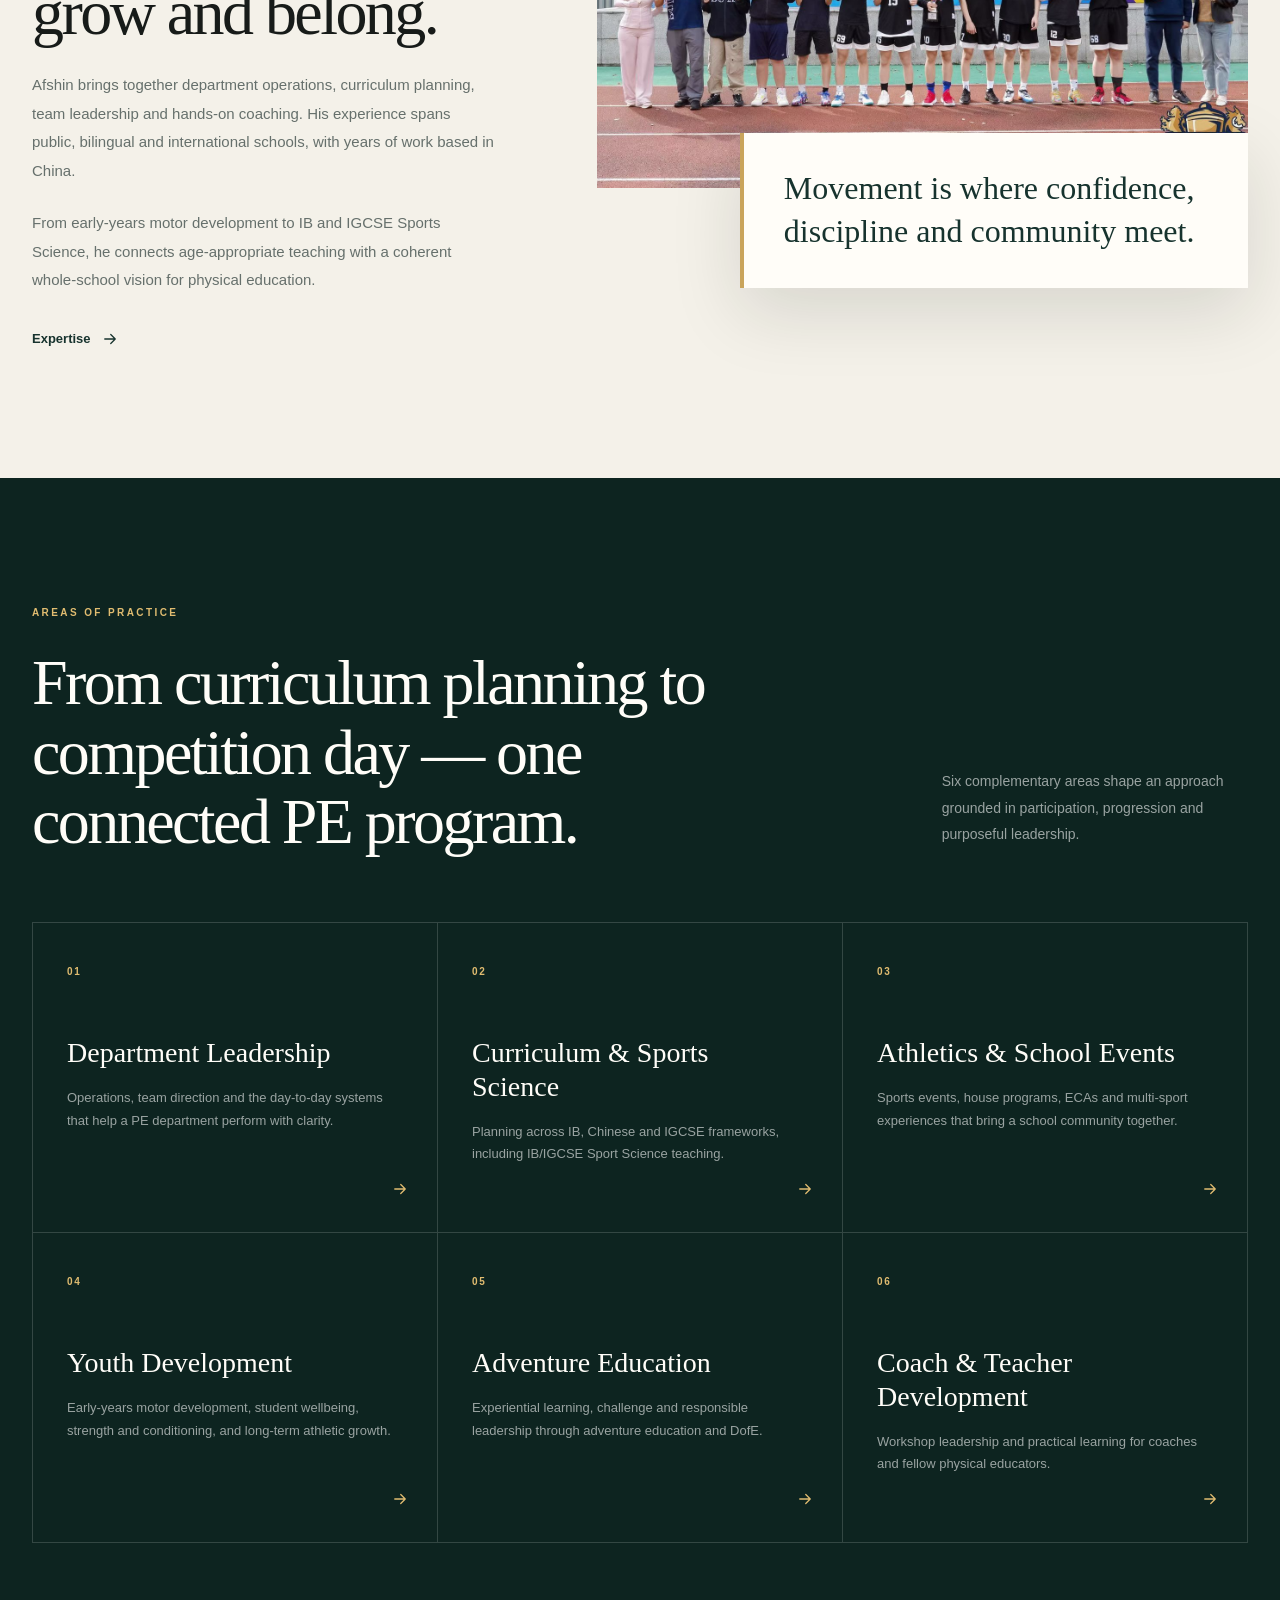
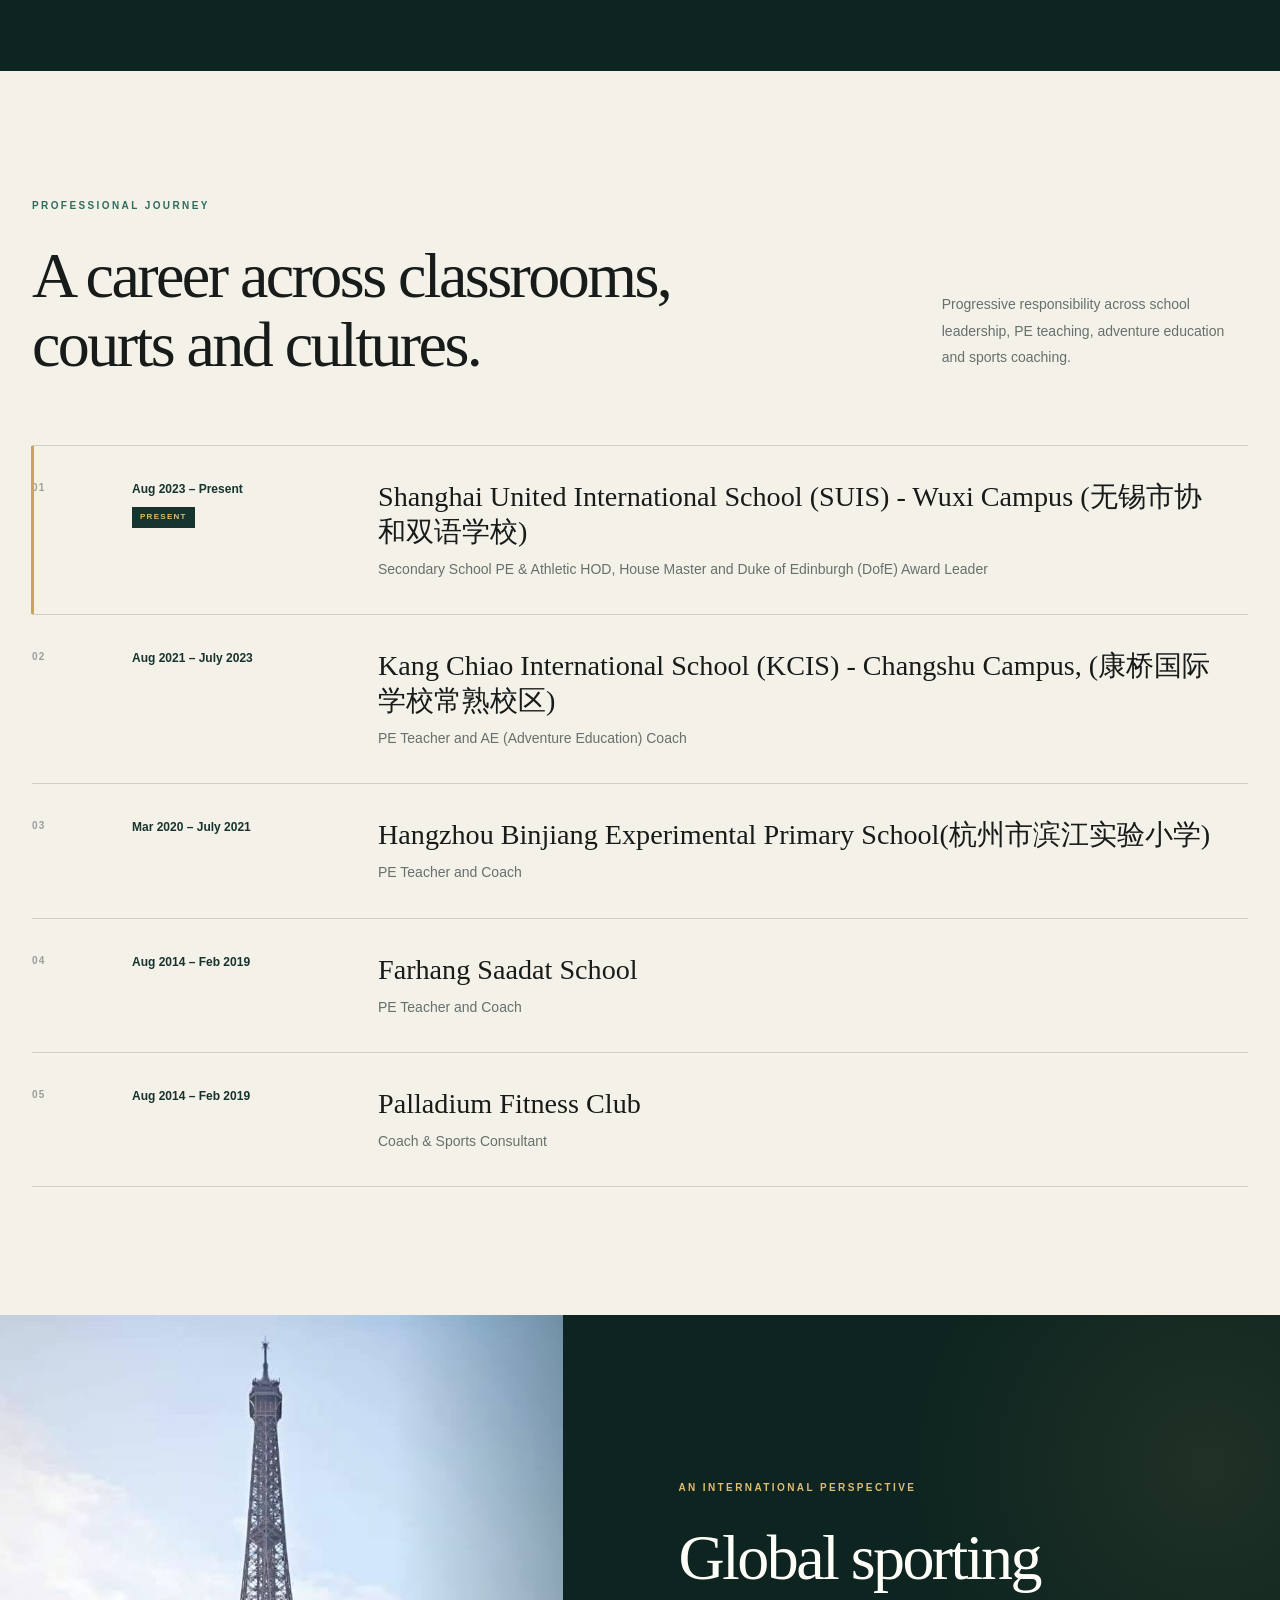
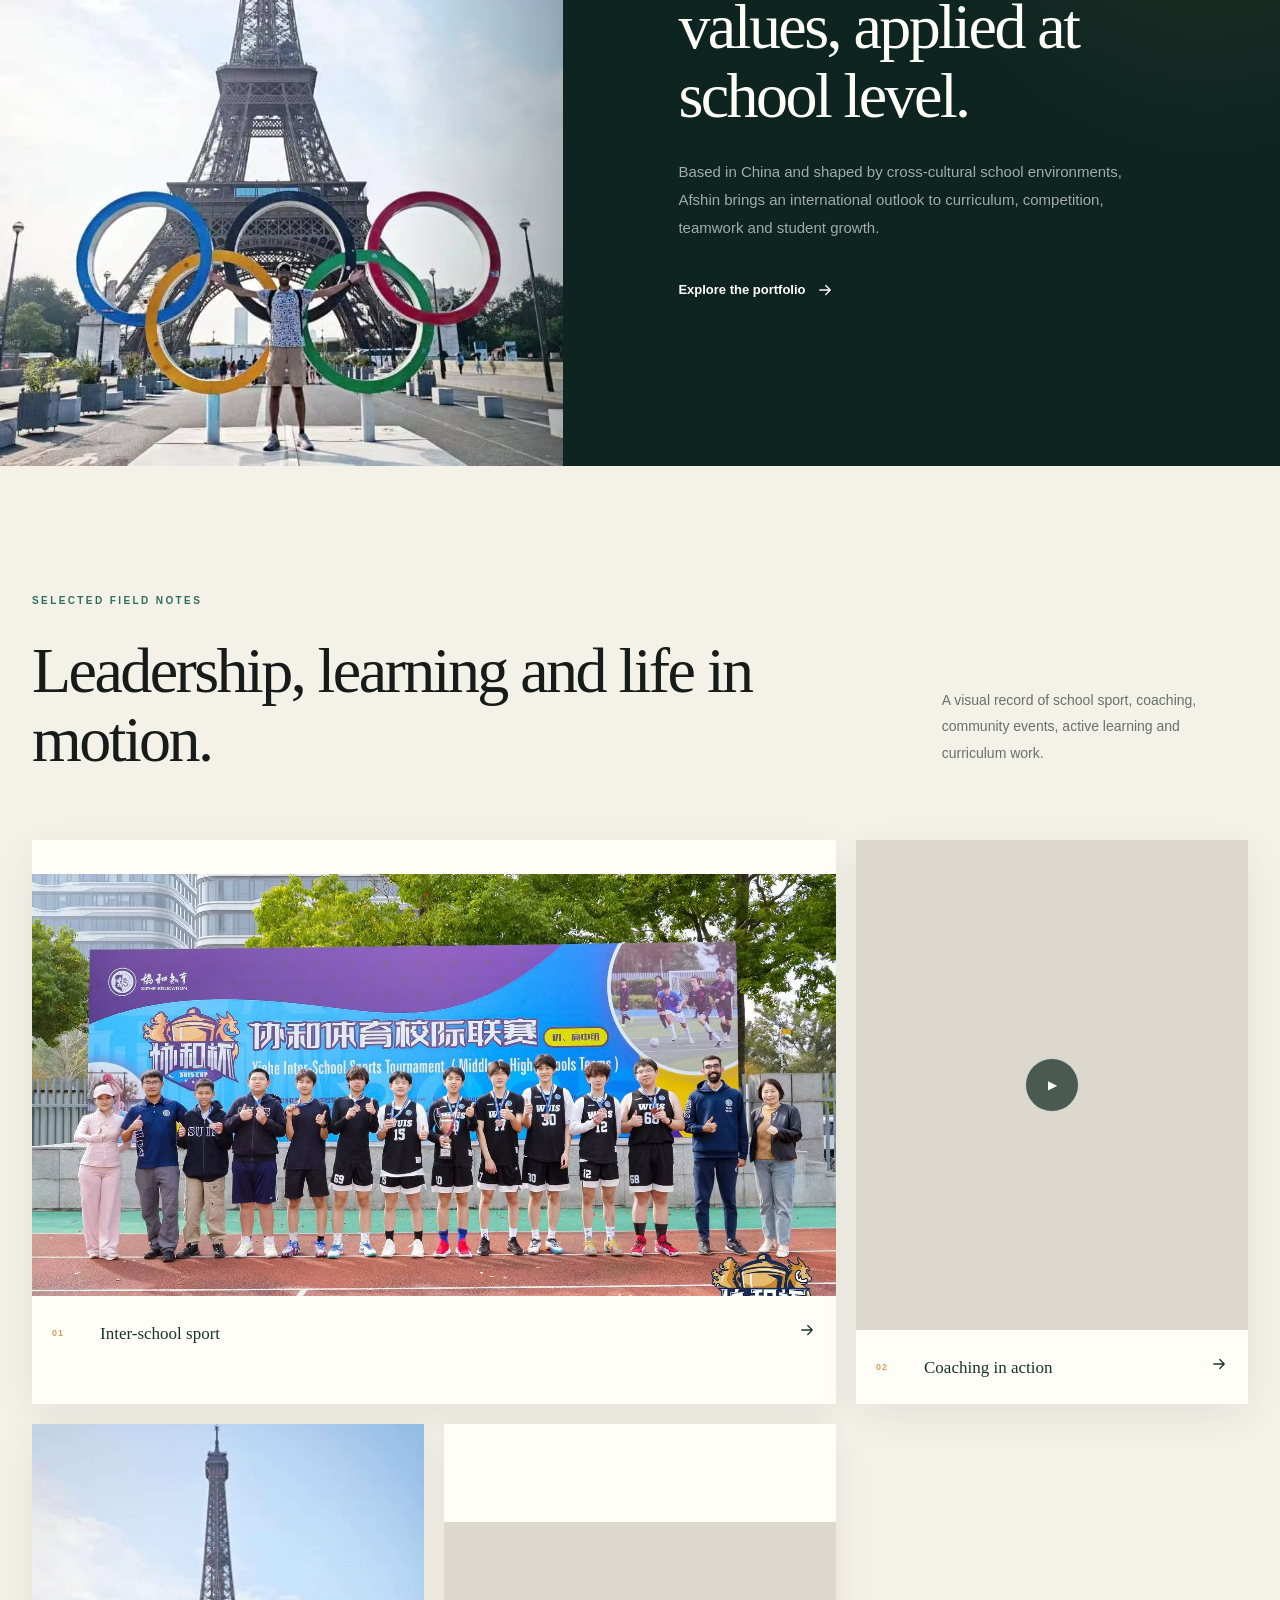
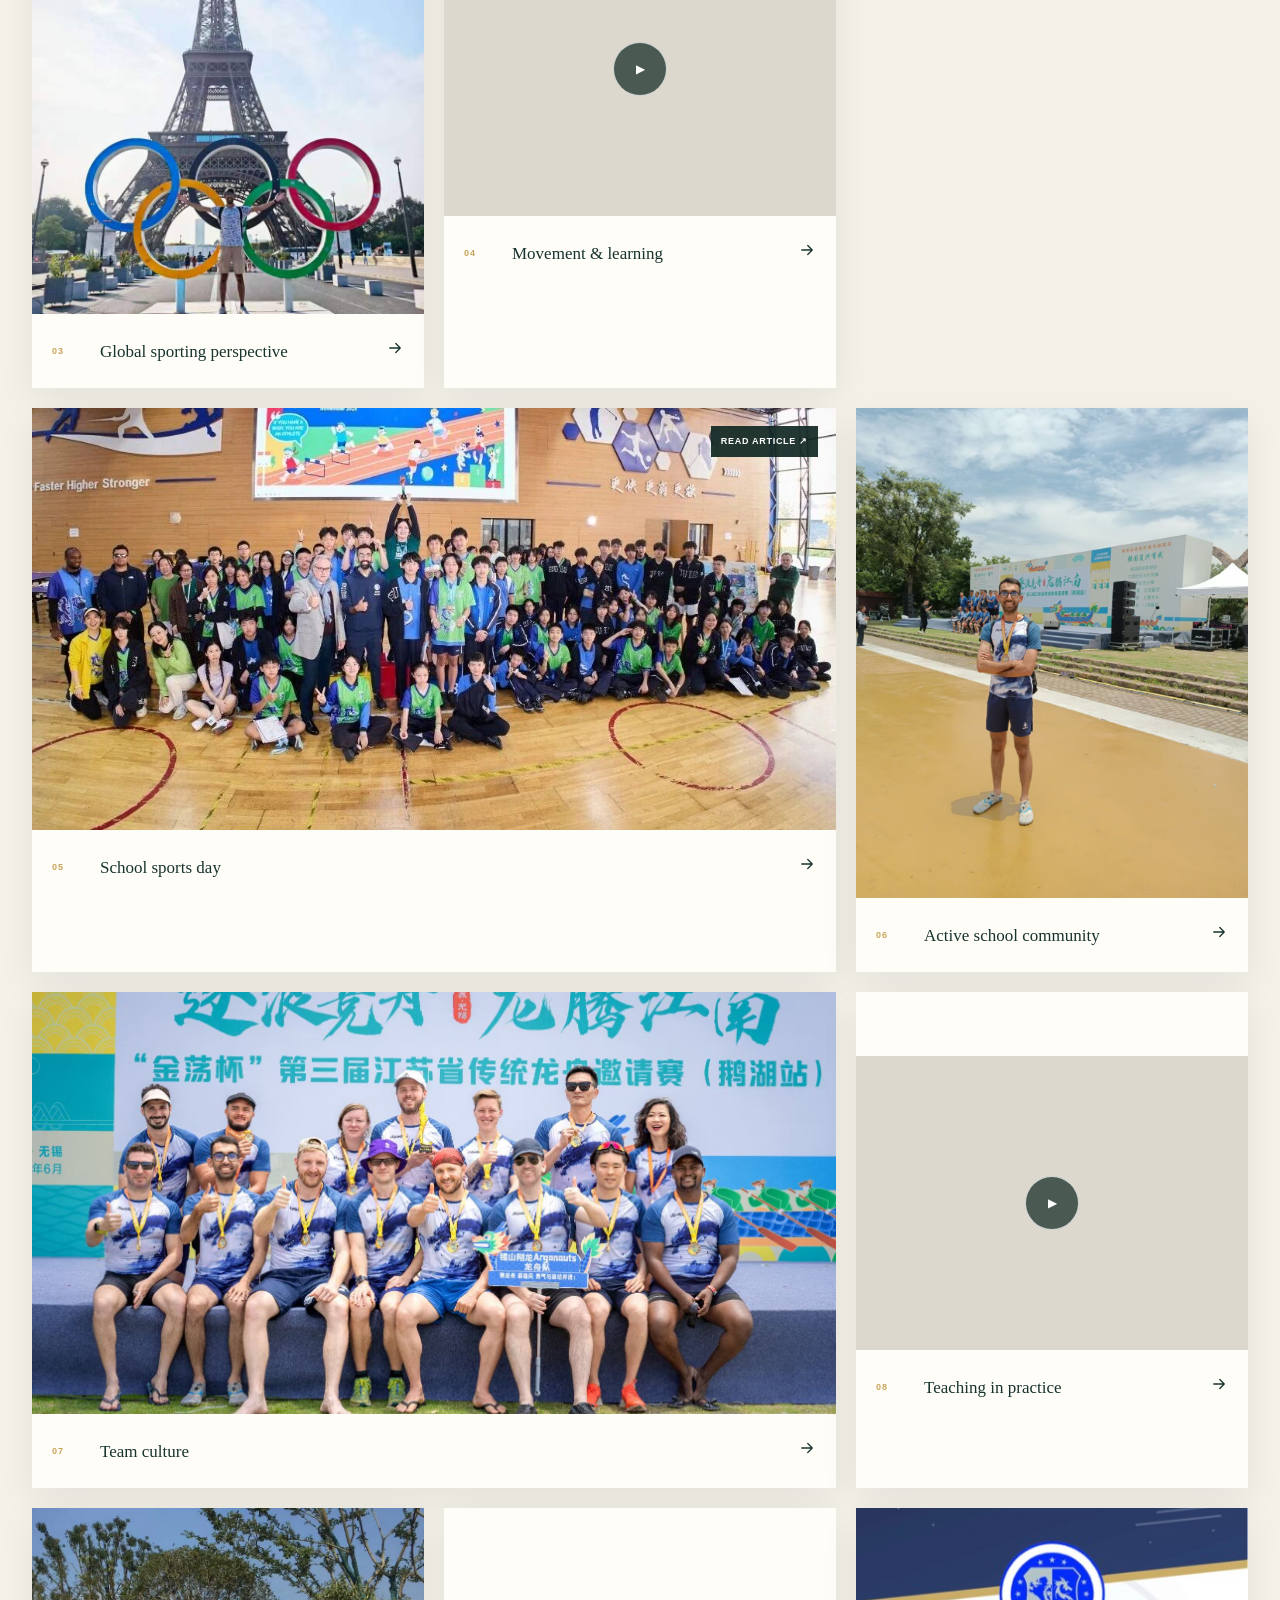
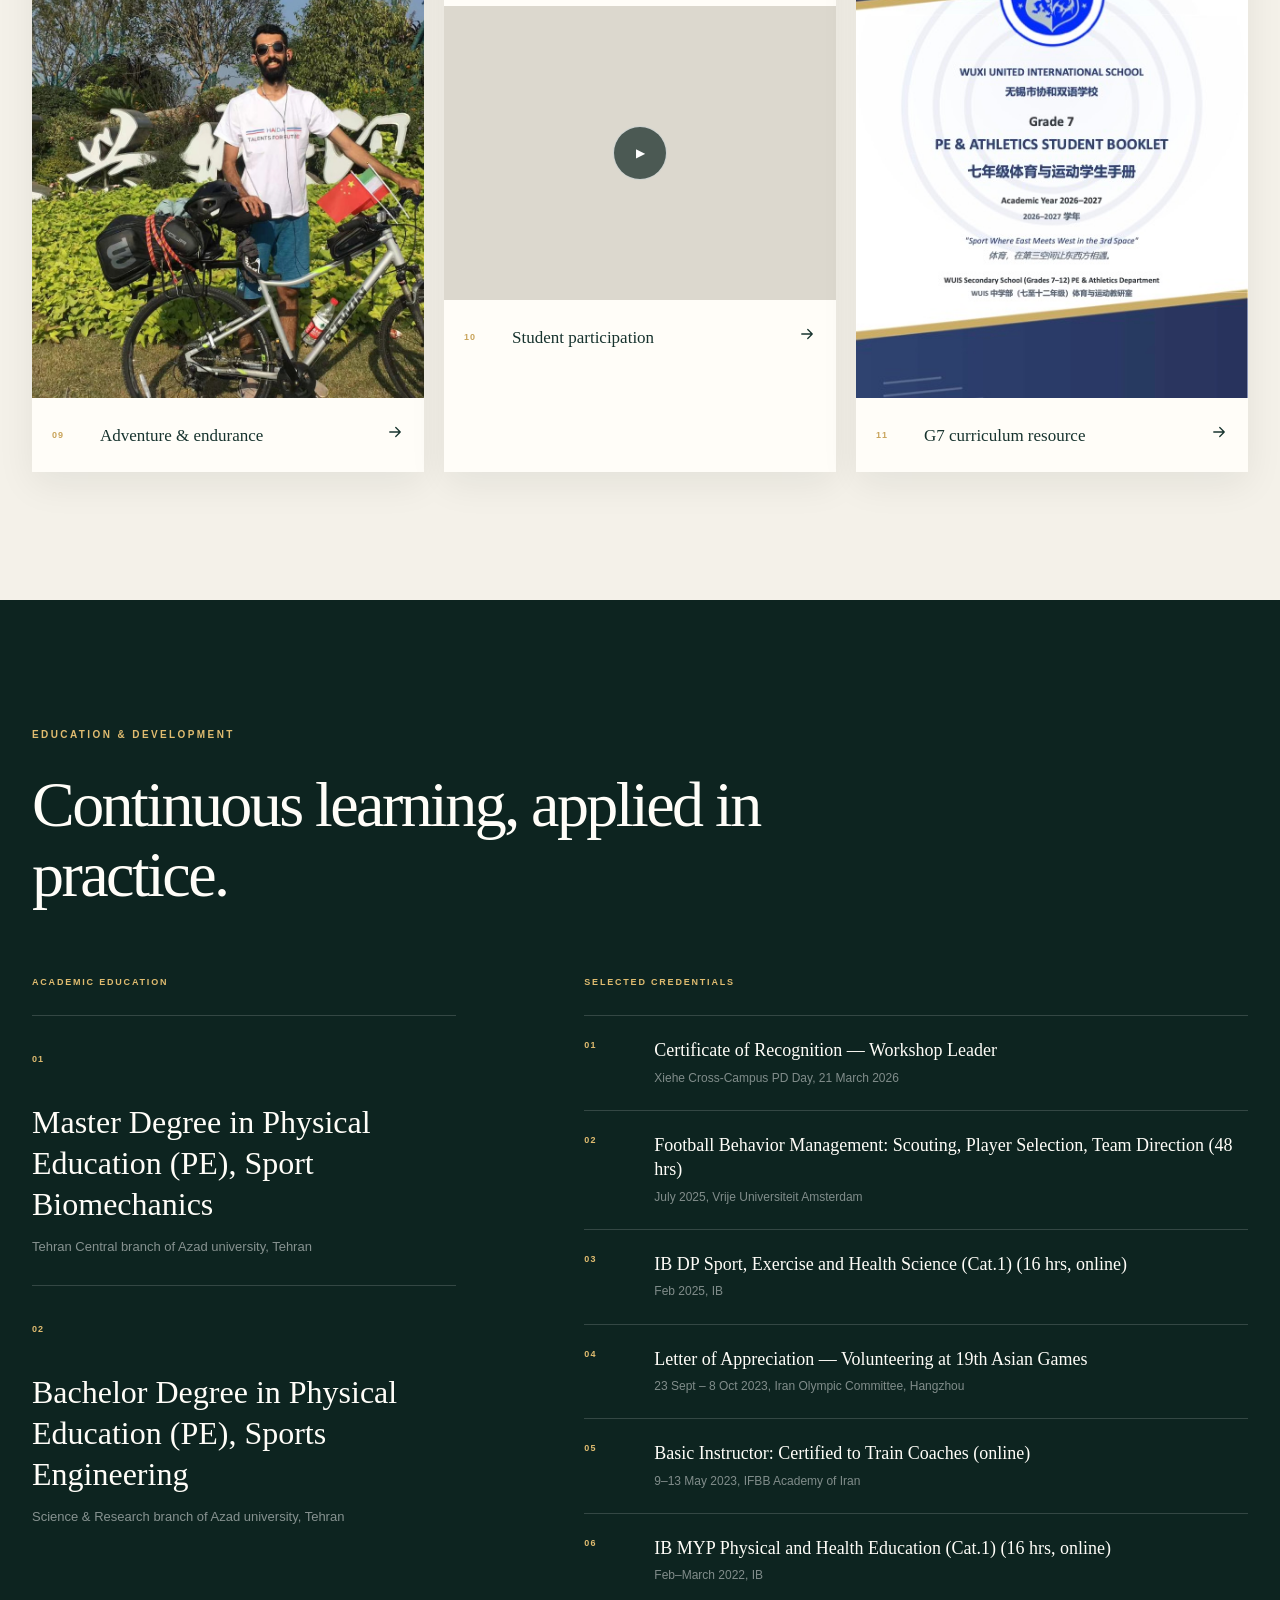
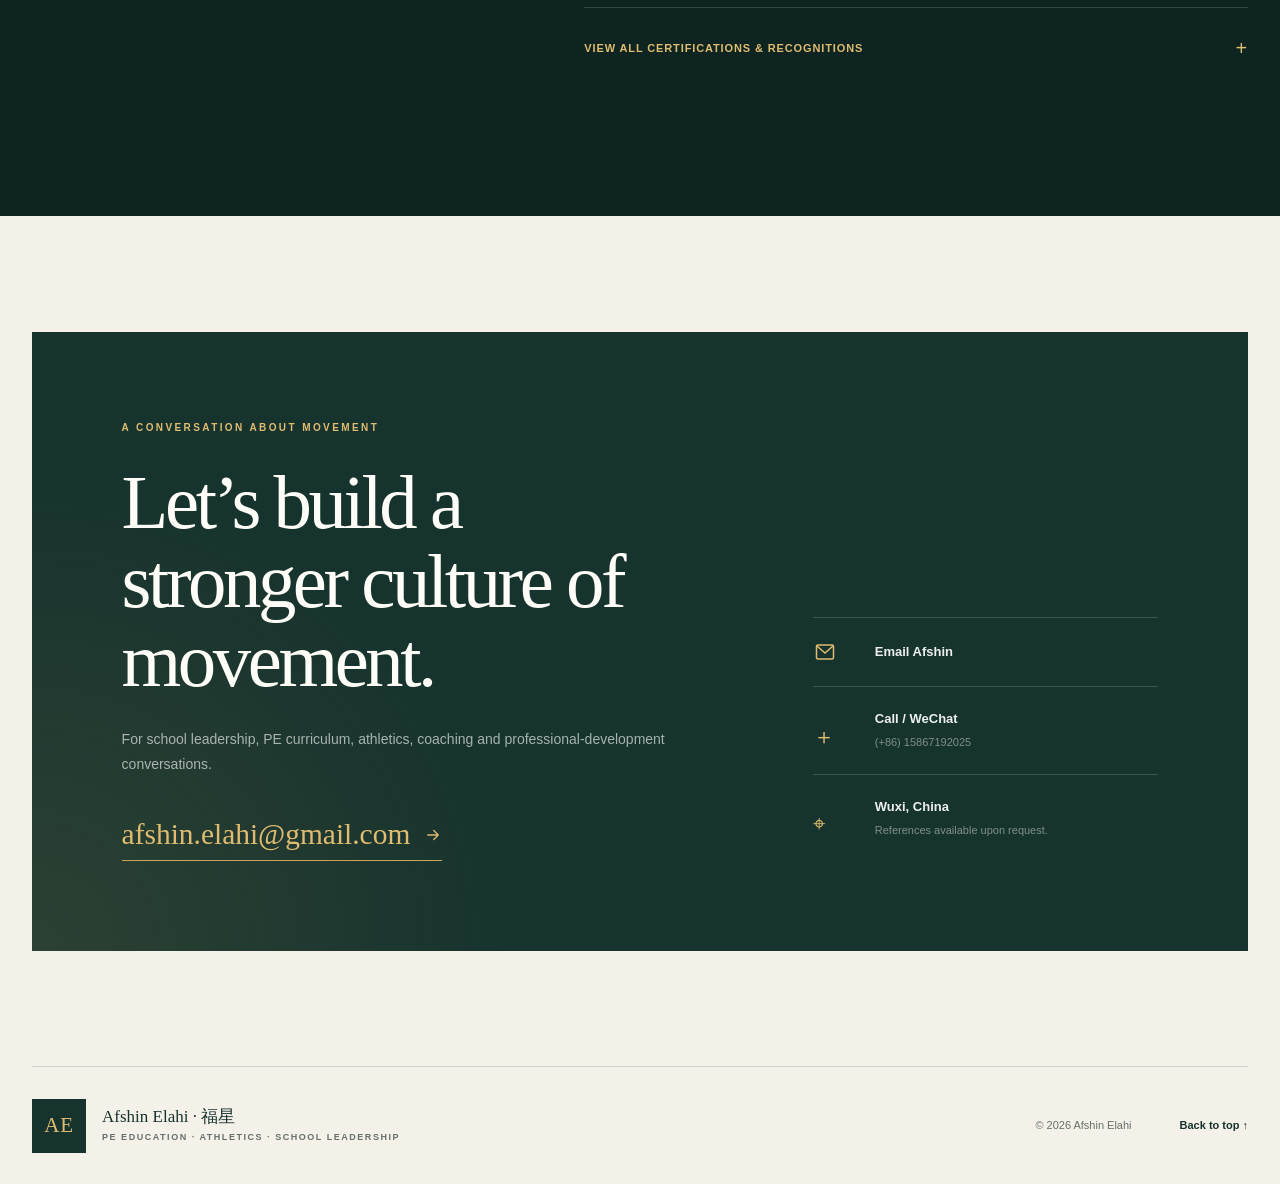
==== commit 2da272a3: "redesign portfolio with professional editorial layout" ====
--- a/index.html
+++ b/index.html
@@ -3,35 +3,19 @@
 <head>
   <meta charset="UTF-8" />
   <meta name="viewport" content="width=device-width, initial-scale=1.0" />
-  <title>Afshin Elahi (福星) — PE Educator &amp; HOD</title>
-  <meta name="description" content="Afshin Elahi — PE Educator & Head of Department. 12 years of experience in public, bilingual and international schools." />
-  <link rel="icon" href="data:image/svg+xml,<svg xmlns='http://www.w3.org/2000/svg' viewBox='0 0 100 100'><text y='.9em' font-size='90'>🏅</text></svg>" />
-  <link rel="stylesheet" href="style.css?v=20260920c" />
+  <meta name="theme-color" content="#132a27" />
+  <title>Afshin Elahi (福星) — PE &amp; Athletics Leader</title>
+  <meta
+    name="description"
+    content="Afshin Elahi — PE & Athletics Head of Department with 12+ years of experience across public, bilingual and international schools."
+  />
+  <link rel="icon" href="data:image/svg+xml,<svg xmlns='http://www.w3.org/2000/svg' viewBox='0 0 100 100'><rect width='100' height='100' rx='20' fill='%23132a27'/><text x='50' y='68' font-size='52' text-anchor='middle' fill='%23d9a441' font-family='Georgia'>AE</text></svg>" />
+  <link rel="stylesheet" href="style.css?v=20261010" />
 </head>
 <body>
-  <!-- 背景特效层 -->
-  <div class="aurora" aria-hidden="true">
-    <div class="blob blob-1"></div>
-    <div class="blob blob-2"></div>
-    <div class="blob blob-3"></div>
-  </div>
-  <canvas id="particles" aria-hidden="true"></canvas>
-  <div class="grain" aria-hidden="true"></div>
-  <div id="cursor-glow" aria-hidden="true"></div>
-  <div id="scroll-progress" aria-hidden="true"></div>
-
-  <!-- 语言切换 -->
-  <button id="lang-toggle" aria-label="Switch language / 切换语言">
-    <span class="lang-opt" data-lang="en">EN</span>
-    <span class="lang-divider"></span>
-    <span class="lang-opt" data-lang="zh">中</span>
-    <span class="lang-slider"></span>
-  </button>
-
-  <!-- 页面主体（由 app.js 渲染） -->
-  <main id="app"></main>
-
-  <script src="content.js?v=20260920c"></script>
-  <script src="app.js?v=20260920c"></script>
+  <a class="skip-link" href="#main-content">Skip to main content</a>
+  <div id="app"></div>
+  <script src="content.js?v=20261010"></script>
+  <script src="app.js?v=20261010"></script>
 </body>
 </html>
--- a/style.css
+++ b/style.css
@@ -1,448 +1,1679 @@
-/* ============================================================
-   Afshin Elahi — Resume & Portfolio
-   Dark sporty theme · aurora gradients · glassmorphism
-   No external fonts/CDN — 100% self-hosted, China-friendly.
-   ============================================================ */
-
 :root {
-  --bg: #070b14;
-  --bg-soft: #0c1222;
-  --ink: #eef2ff;
-  --ink-dim: #9aa7c7;
-  --ink-faint: #5f6b8c;
-  --orange: #ff7a1a;
-  --green: #2ee59d;
-  --blue: #4d8dff;
-  --purple: #a06bff;
-  --card: rgba(255, 255, 255, 0.045);
-  --card-border: rgba(255, 255, 255, 0.09);
-  --grad-hot: linear-gradient(100deg, var(--orange), #ffb347 40%, var(--green) 75%, var(--blue));
-  --radius: 18px;
-  --font-sans: -apple-system, BlinkMacSystemFont, "Segoe UI", "PingFang SC",
-    "Hiragino Sans GB", "Microsoft YaHei", Roboto, Helvetica, Arial, sans-serif;
-  --font-serif: Georgia, "Times New Roman", "Songti SC", serif;
-  --ease-spring: cubic-bezier(0.22, 1.2, 0.36, 1);
-  --ease-out: cubic-bezier(0.16, 1, 0.3, 1);
-}
-
-* { margin: 0; padding: 0; box-sizing: border-box; }
-
-html { scroll-behavior: smooth; }
+  --paper: #f4f1e9;
+  --paper-deep: #e9e3d7;
+  --white: #fffdf8;
+  --ink: #171b19;
+  --muted: #66706c;
+  --forest: #17332e;
+  --forest-deep: #0d2420;
+  --forest-soft: #23473f;
+  --gold: #c9a45b;
+  --gold-bright: #e0bc70;
+  --line: rgba(23, 27, 25, 0.16);
+  --light-line: rgba(255, 255, 255, 0.16);
+  --serif: Georgia, "Times New Roman", "Songti SC", "STSong", serif;
+  --sans: -apple-system, BlinkMacSystemFont, "Segoe UI", "PingFang SC", "Hiragino Sans GB",
+    "Microsoft YaHei", Helvetica, Arial, sans-serif;
+  --ease: cubic-bezier(0.2, 0.72, 0.24, 1);
+  --shell: min(1400px, calc(100% - 64px));
+}
+
+* {
+  box-sizing: border-box;
+  margin: 0;
+  padding: 0;
+}
+
+html {
+  scroll-behavior: smooth;
+  scroll-padding-top: 112px;
+}
 
 body {
-  background: var(--bg);
+  background: var(--paper);
   color: var(--ink);
-  font-family: var(--font-sans);
-  line-height: 1.7;
+  font-family: var(--sans);
+  line-height: 1.6;
   overflow-x: hidden;
   -webkit-font-smoothing: antialiased;
 }
 
-::selection { background: rgba(255, 122, 26, 0.35); color: #fff; }
-
-/* ---------------- 背景特效 ---------------- */
-.aurora { position: fixed; inset: 0; z-index: 0; overflow: hidden; pointer-events: none; }
-.blob { position: absolute; border-radius: 50%; filter: blur(90px); opacity: 0.5; will-change: transform; }
-.blob-1 {
-  width: 55vw; height: 55vw; top: -18vw; left: -12vw;
-  background: radial-gradient(circle, rgba(255, 122, 26, 0.55), transparent 65%);
-  animation: drift1 26s ease-in-out infinite alternate;
-}
-.blob-2 {
-  width: 48vw; height: 48vw; top: 25vh; right: -16vw;
-  background: radial-gradient(circle, rgba(46, 229, 157, 0.4), transparent 65%);
-  animation: drift2 32s ease-in-out infinite alternate;
-}
-.blob-3 {
-  width: 44vw; height: 44vw; bottom: -20vw; left: 22vw;
-  background: radial-gradient(circle, rgba(77, 141, 255, 0.42), transparent 65%);
-  animation: drift3 38s ease-in-out infinite alternate;
-}
-@keyframes drift1 { to { transform: translate(9vw, 12vh) scale(1.15); } }
-@keyframes drift2 { to { transform: translate(-10vw, -9vh) scale(0.9); } }
-@keyframes drift3 { to { transform: translate(-7vw, -12vh) scale(1.2); } }
-
-#particles { position: fixed; inset: 0; z-index: 1; pointer-events: none; }
-
-.grain {
-  position: fixed; inset: -50%; z-index: 2; pointer-events: none; opacity: 0.05;
-  background-image: url("data:image/svg+xml,%3Csvg xmlns='http://www.w3.org/2000/svg' width='300' height='300'%3E%3Cfilter id='n'%3E%3CfeTurbulence type='fractalNoise' baseFrequency='0.9' numOctaves='2'/%3E%3C/filter%3E%3Crect width='100%25' height='100%25' filter='url(%23n)'/%3E%3C/svg%3E");
-  animation: grain 8s steps(10) infinite;
-}
-@keyframes grain {
-  0%, 100% { transform: translate(0, 0); } 20% { transform: translate(-4%, 3%); }
-  40% { transform: translate(3%, -4%); } 60% { transform: translate(-3%, -2%); }
-  80% { transform: translate(4%, 4%); }
-}
-
-#cursor-glow {
-  position: fixed; z-index: 3; width: 520px; height: 520px; border-radius: 50%;
-  pointer-events: none; left: 0; top: 0; transform: translate(-50%, -50%);
-  background: radial-gradient(circle, rgba(255, 179, 71, 0.09), rgba(77, 141, 255, 0.05) 45%, transparent 70%);
-  transition: opacity 0.4s; opacity: 0;
-}
-
-#scroll-progress {
-  position: fixed; top: 0; left: 0; height: 3px; width: 0%;
-  background: var(--grad-hot); z-index: 100; border-radius: 0 3px 3px 0;
-  box-shadow: 0 0 12px rgba(255, 122, 26, 0.6);
-}
-
-/* ---------------- 语言切换 ---------------- */
-#lang-toggle {
-  position: fixed; top: 22px; right: 26px; z-index: 200;
-  display: flex; align-items: center; gap: 2px;
-  padding: 5px; border-radius: 999px; cursor: pointer;
-  background: rgba(12, 18, 34, 0.72); border: 1px solid var(--card-border);
-  backdrop-filter: blur(14px); -webkit-backdrop-filter: blur(14px);
-  font-family: var(--font-sans); transition: border-color 0.3s, box-shadow 0.3s;
-}
-#lang-toggle:hover { border-color: rgba(255, 122, 26, 0.5); box-shadow: 0 0 24px rgba(255, 122, 26, 0.18); }
-.lang-opt {
-  position: relative; z-index: 2; padding: 6px 16px; border-radius: 999px;
-  font-size: 13px; font-weight: 700; letter-spacing: 0.06em;
-  color: var(--ink-dim); transition: color 0.35s; user-select: none;
-}
-.lang-opt.active { color: #0b0f1c; }
-.lang-divider { width: 1px; height: 16px; background: rgba(255, 255, 255, 0.14); z-index: 2; }
-.lang-slider {
-  position: absolute; z-index: 1; top: 5px; left: 5px; height: calc(100% - 10px);
-  width: calc(50% - 6px); border-radius: 999px; background: var(--grad-hot);
-  transition: transform 0.45s var(--ease-spring);
-}
-#lang-toggle[data-lang="zh"] .lang-slider { transform: translateX(calc(100% + 2px)); }
-
-/* ---------------- 布局骨架 ---------------- */
-main { position: relative; z-index: 5; }
-.wrap { max-width: 1080px; margin: 0 auto; padding: 0 28px; }
-
-section { padding: 110px 0 30px; position: relative; }
-
-.section-head { display: flex; align-items: baseline; gap: 18px; margin-bottom: 44px; }
-.section-index {
-  font-family: var(--font-serif); font-style: italic; font-size: 15px;
-  color: var(--orange); letter-spacing: 0.12em;
-}
-.section-title {
-  font-size: clamp(28px, 4.2vw, 42px); font-weight: 800; letter-spacing: -0.01em;
-  background: linear-gradient(120deg, #fff 30%, var(--ink-dim));
-  -webkit-background-clip: text; background-clip: text; -webkit-text-fill-color: transparent;
-}
-.section-line { flex: 1; height: 1px; background: linear-gradient(90deg, var(--card-border), transparent); }
-
-/* 滚动显现 */
-.reveal { opacity: 0; transform: translateY(36px); transition: opacity 0.9s var(--ease-out), transform 0.9s var(--ease-out); }
-.reveal.in { opacity: 1; transform: none; }
-.reveal-d1 { transition-delay: 0.08s; } .reveal-d2 { transition-delay: 0.16s; }
-.reveal-d3 { transition-delay: 0.24s; } .reveal-d4 { transition-delay: 0.32s; }
-
-/* ---------------- Hero ---------------- */
-.hero { min-height: 100vh; display: flex; flex-direction: column; justify-content: center; padding-top: 80px; }
-.hero-badge {
-  display: inline-flex; align-items: center; gap: 10px; align-self: flex-start;
-  padding: 7px 16px; border-radius: 999px; margin-bottom: 26px;
-  background: var(--card); border: 1px solid var(--card-border);
-  font-size: 13px; color: var(--ink-dim); letter-spacing: 0.05em;
-}
-.hero-badge .dot { width: 8px; height: 8px; border-radius: 50%; background: var(--green); box-shadow: 0 0 10px var(--green); animation: pulse 2.2s infinite; }
-@keyframes pulse { 50% { opacity: 0.35; transform: scale(0.8); } }
-
-.hero-name {
-  font-size: clamp(52px, 9.5vw, 108px); font-weight: 900; line-height: 1.02;
-  letter-spacing: -0.03em; margin-bottom: 6px;
-  background: var(--grad-hot); background-size: 220% 100%;
-  -webkit-background-clip: text; background-clip: text; -webkit-text-fill-color: transparent;
-  animation: gradient-flow 7s ease-in-out infinite alternate;
-}
-@keyframes gradient-flow { to { background-position: 100% 0; } }
+body.modal-open,
+body.menu-open {
+  overflow: hidden;
+}
+
+img,
+video {
+  display: block;
+  max-width: 100%;
+}
+
+button,
+a,
+summary {
+  font: inherit;
+}
+
+a {
+  color: inherit;
+}
+
+button {
+  color: inherit;
+}
+
+::selection {
+  background: var(--gold);
+  color: var(--forest-deep);
+}
+
+.page-shell {
+  width: var(--shell);
+  margin-inline: auto;
+}
+
+.skip-link {
+  position: fixed;
+  z-index: 1000;
+  left: 24px;
+  top: 16px;
+  padding: 10px 16px;
+  background: var(--white);
+  color: var(--forest);
+  transform: translateY(-160%);
+  transition: transform 0.2s;
+}
+
+.skip-link:focus {
+  transform: translateY(0);
+}
+
+.site-header {
+  position: sticky;
+  z-index: 100;
+  top: 0;
+  min-height: 104px;
+  padding: 0 max(32px, calc((100vw - 1400px) / 2));
+  display: grid;
+  grid-template-columns: minmax(250px, 1fr) auto minmax(250px, 1fr);
+  align-items: center;
+  gap: 28px;
+  background: rgba(255, 253, 248, 0.96);
+  border-bottom: 1px solid rgba(23, 27, 25, 0.1);
+  backdrop-filter: blur(16px);
+}
+
+.brand,
+.footer-brand {
+  display: inline-flex;
+  align-items: center;
+  gap: 16px;
+  text-decoration: none;
+}
+
+.brand-mark {
+  width: 54px;
+  height: 54px;
+  flex: 0 0 auto;
+  display: grid;
+  place-items: center;
+  background: var(--forest);
+  color: var(--gold-bright);
+  font: 400 21px/1 var(--serif);
+  letter-spacing: 0.03em;
+}
+
+.brand-copy {
+  display: flex;
+  flex-direction: column;
+  gap: 2px;
+}
+
+.brand-copy strong {
+  font: 600 18px/1.2 var(--serif);
+  letter-spacing: 0.02em;
+}
+
+.brand-copy small,
+.footer-brand small {
+  color: var(--muted);
+  font-size: 9px;
+  font-weight: 700;
+  letter-spacing: 0.17em;
+  text-transform: uppercase;
+}
+
+.desktop-nav {
+  display: flex;
+  align-items: center;
+  gap: 32px;
+}
+
+.desktop-nav a {
+  position: relative;
+  padding-block: 40px;
+  color: #383e3b;
+  font-size: 13px;
+  font-weight: 600;
+  text-decoration: none;
+}
+
+.desktop-nav a::after {
+  position: absolute;
+  right: 0;
+  bottom: 27px;
+  left: 0;
+  height: 1px;
+  background: var(--gold);
+  content: "";
+  transform: scaleX(0);
+  transform-origin: right;
+  transition: transform 0.3s var(--ease);
+}
+
+.desktop-nav a:hover::after,
+.desktop-nav a:focus-visible::after {
+  transform: scaleX(1);
+  transform-origin: left;
+}
+
+.header-actions {
+  display: flex;
+  justify-content: flex-end;
+  align-items: center;
+  gap: 14px;
+}
+
+.language-toggle {
+  display: inline-flex;
+  align-items: center;
+  gap: 8px;
+  border: 0;
+  background: transparent;
+  cursor: pointer;
+  font-size: 11px;
+  letter-spacing: 0.08em;
+}
+
+.language-toggle span {
+  color: #999c9a;
+}
+
+.language-toggle span.active {
+  color: var(--forest);
+  font-weight: 800;
+}
+
+.language-toggle i {
+  width: 1px;
+  height: 15px;
+  background: var(--line);
+}
+
+.header-contact {
+  padding: 13px 20px;
+  border: 1px solid var(--gold);
+  color: var(--forest);
+  font-size: 12px;
+  font-weight: 700;
+  letter-spacing: 0.04em;
+  text-decoration: none;
+  transition: background 0.25s, color 0.25s;
+}
+
+.header-contact:hover {
+  background: var(--forest);
+  color: var(--white);
+}
+
+.menu-toggle,
+.mobile-nav {
+  display: none;
+}
+
+.hero {
+  display: grid;
+  grid-template-columns: minmax(0, 46%) minmax(0, 54%);
+  min-height: calc(100svh - 104px);
+  max-height: 900px;
+  overflow: hidden;
+  background: var(--forest-deep);
+}
+
+.hero-photo {
+  position: relative;
+  min-height: 680px;
+  overflow: hidden;
+  background: #c7c1b6;
+}
+
+.hero-photo img {
+  width: 100%;
+  height: 100%;
+  object-fit: cover;
+  object-position: 50% 42%;
+  filter: saturate(0.82) contrast(1.02);
+  transition: transform 1.2s var(--ease);
+}
+
+.hero:hover .hero-photo img {
+  transform: scale(1.015);
+}
+
+.hero-photo-shade {
+  position: absolute;
+  inset: 0;
+  background:
+    linear-gradient(180deg, rgba(8, 27, 22, 0.04) 40%, rgba(8, 27, 22, 0.7) 100%),
+    linear-gradient(90deg, transparent 75%, rgba(13, 36, 32, 0.18));
+}
+
+.hero-photo-label {
+  position: absolute;
+  right: 34px;
+  bottom: 30px;
+  left: 34px;
+  color: rgba(255, 255, 255, 0.82);
+  font-size: 10px;
+  font-weight: 700;
+  letter-spacing: 0.2em;
+  text-transform: uppercase;
+}
+
+.hero-content {
+  position: relative;
+  display: flex;
+  min-height: 680px;
+  padding: clamp(54px, 6vw, 98px);
+  flex-direction: column;
+  justify-content: center;
+  background:
+    linear-gradient(rgba(255, 255, 255, 0.025) 1px, transparent 1px),
+    linear-gradient(90deg, rgba(255, 255, 255, 0.02) 1px, transparent 1px),
+    var(--forest-deep);
+  background-size: 88px 88px;
+  color: var(--white);
+}
+
+.eyebrow {
+  margin-bottom: 28px;
+  color: var(--gold-bright);
+  font-size: 10px;
+  font-weight: 800;
+  letter-spacing: 0.24em;
+  line-height: 1.4;
+  text-transform: uppercase;
+}
+
+.eyebrow.green {
+  color: #2f6c5e;
+}
+
+.eyebrow.gold {
+  color: var(--gold-bright);
+}
+
+.hero-name-row {
+  display: flex;
+  align-items: flex-end;
+  gap: 30px;
+}
+
+.hero h1 {
+  font: 400 clamp(68px, 7vw, 108px)/0.78 var(--serif);
+  letter-spacing: -0.055em;
+}
 
 .hero-cn {
-  font-family: var(--font-serif); font-size: clamp(20px, 3vw, 30px);
-  color: var(--ink-dim); letter-spacing: 0.5em; margin-bottom: 20px;
-}
-.hero-title { font-size: clamp(19px, 2.6vw, 27px); font-weight: 600; color: var(--ink); margin-bottom: 30px; }
-.hero-title .accent { color: var(--orange); }
-
-.hero-contacts { display: flex; flex-wrap: wrap; gap: 12px; margin-bottom: 52px; }
-.chip {
-  display: inline-flex; align-items: center; gap: 9px; padding: 10px 18px;
-  border-radius: 999px; background: var(--card); border: 1px solid var(--card-border);
-  font-size: 14px; color: var(--ink-dim); text-decoration: none;
-  backdrop-filter: blur(8px); transition: transform 0.35s var(--ease-spring), border-color 0.3s, color 0.3s;
-}
-.chip:hover { transform: translateY(-3px); border-color: rgba(46, 229, 157, 0.55); color: var(--ink); }
-.chip .ico { font-size: 15px; }
-.chip b { color: var(--ink); font-weight: 600; }
-
-.hero-stats { display: grid; grid-template-columns: repeat(auto-fit, minmax(140px, 1fr)); gap: 14px; max-width: 760px; }
-.stat {
-  padding: 20px 18px; border-radius: var(--radius);
-  background: var(--card); border: 1px solid var(--card-border);
-  backdrop-filter: blur(10px); text-align: center;
-  transition: transform 0.4s var(--ease-spring), border-color 0.3s;
-}
-.stat:hover { transform: translateY(-5px) scale(1.02); border-color: rgba(77, 141, 255, 0.45); }
-.stat-num {
-  font-size: 34px; font-weight: 900; line-height: 1.1;
-  background: var(--grad-hot); -webkit-background-clip: text; background-clip: text; -webkit-text-fill-color: transparent;
-}
-.stat-label { font-size: 12.5px; color: var(--ink-dim); margin-top: 4px; letter-spacing: 0.03em; }
-
-.scroll-hint {
-  position: absolute; bottom: 34px; left: 50%; transform: translateX(-50%);
-  display: flex; flex-direction: column; align-items: center; gap: 8px;
-  font-size: 12px; color: var(--ink-faint); letter-spacing: 0.2em; text-transform: uppercase;
-}
-.scroll-hint .wheel {
-  width: 24px; height: 38px; border: 1.5px solid var(--ink-faint); border-radius: 14px; position: relative;
-}
-.scroll-hint .wheel::after {
-  content: ""; position: absolute; left: 50%; top: 7px; width: 4px; height: 8px;
-  margin-left: -2px; border-radius: 4px; background: var(--orange);
-  animation: wheel 1.8s ease-in-out infinite;
-}
-@keyframes wheel { 60% { transform: translateY(14px); opacity: 0; } 100% { transform: translateY(14px); opacity: 0; } }
-
-/* ---------------- 跑马灯 ---------------- */
-.marquee-band {
-  position: relative; z-index: 5; padding: 18px 0; overflow: hidden;
-  border-top: 1px solid var(--card-border); border-bottom: 1px solid var(--card-border);
-  background: rgba(12, 18, 34, 0.5); backdrop-filter: blur(6px);
-  transform: rotate(-1.2deg) scale(1.02); margin: 40px 0 10px;
-}
-.marquee-track { display: flex; gap: 44px; width: max-content; animation: marquee 30s linear infinite; }
-.marquee-band:hover .marquee-track { animation-play-state: paused; }
-.marquee-item {
-  font-weight: 800; font-size: 15px; letter-spacing: 0.14em; white-space: nowrap;
-  color: var(--ink-faint); display: flex; align-items: center; gap: 44px;
-}
-.marquee-item::after { content: "◆"; color: var(--orange); font-size: 10px; }
-@keyframes marquee { to { transform: translateX(-50%); } }
-
-/* ---------------- 概述 ---------------- */
-.summary-card {
-  position: relative; border-radius: var(--radius); padding: 38px 40px;
-  background: var(--card); border: 1px solid var(--card-border);
-  backdrop-filter: blur(14px); overflow: hidden;
-}
-.summary-card::before {
-  content: ""; position: absolute; inset: 0; border-radius: inherit; padding: 1px;
-  background: linear-gradient(140deg, rgba(255, 122, 26, 0.5), transparent 30%, transparent 70%, rgba(46, 229, 157, 0.4));
-  -webkit-mask: linear-gradient(#000 0 0) content-box, linear-gradient(#000 0 0);
-  -webkit-mask-composite: xor; mask-composite: exclude; pointer-events: none;
-}
-.summary-item { display: flex; gap: 16px; padding: 14px 0; }
-.summary-item + .summary-item { border-top: 1px dashed rgba(255, 255, 255, 0.07); }
-.summary-arrow { color: var(--orange); font-size: 17px; line-height: 1.7; flex-shrink: 0; }
-.summary-item p { color: var(--ink-dim); font-size: 15.5px; }
-.summary-item p strong { color: var(--ink); }
-
-/* ---------------- 经历时间线 ---------------- */
-.timeline { position: relative; padding-left: 34px; }
-.timeline::before {
-  content: ""; position: absolute; left: 8px; top: 6px; bottom: 6px; width: 2px;
-  background: linear-gradient(180deg, var(--orange), var(--green), var(--blue), transparent);
-  border-radius: 2px;
-}
-.tl-item { position: relative; padding: 0 0 34px 18px; }
-.tl-item::before {
-  content: ""; position: absolute; left: -32px; top: 8px; width: 14px; height: 14px;
-  border-radius: 50%; background: var(--bg); border: 3px solid var(--orange);
-  box-shadow: 0 0 14px rgba(255, 122, 26, 0.55); transition: transform 0.3s;
-}
-.tl-item:nth-child(2)::before { border-color: #ffb347; box-shadow: 0 0 14px rgba(255, 179, 71, 0.5); }
-.tl-item:nth-child(3)::before { border-color: var(--green); box-shadow: 0 0 14px rgba(46, 229, 157, 0.5); }
-.tl-item:nth-child(4)::before { border-color: var(--blue); box-shadow: 0 0 14px rgba(77, 141, 255, 0.5); }
-.tl-item:nth-child(5)::before { border-color: var(--purple); box-shadow: 0 0 14px rgba(160, 107, 255, 0.5); }
-.tl-item:hover::before { transform: scale(1.35); }
-.tl-card {
-  border-radius: var(--radius); padding: 24px 28px;
-  background: var(--card); border: 1px solid var(--card-border);
-  backdrop-filter: blur(12px); transition: transform 0.45s var(--ease-spring), border-color 0.3s, box-shadow 0.3s;
-}
-.tl-card:hover { transform: translateX(8px); border-color: rgba(255, 179, 71, 0.4); box-shadow: 0 18px 40px rgba(0, 0, 0, 0.35); }
-.tl-date {
-  display: inline-block; font-size: 12.5px; font-weight: 700; letter-spacing: 0.08em;
-  color: var(--orange); background: rgba(255, 122, 26, 0.1);
-  padding: 4px 12px; border-radius: 999px; margin-bottom: 10px;
-}
-.tl-date .live { color: var(--green); margin-left: 6px; }
-.tl-date .live::before { content: "●"; margin-right: 4px; animation: pulse 1.8s infinite; }
-.tl-inst { font-size: 18px; font-weight: 700; color: var(--ink); margin-bottom: 4px; }
-.tl-role { font-size: 14.5px; color: var(--ink-dim); }
-
-/* ---------------- 教育 ---------------- */
-.edu-grid { display: grid; grid-template-columns: repeat(auto-fit, minmax(320px, 1fr)); gap: 20px; }
-.edu-card {
-  position: relative; border-radius: var(--radius); padding: 30px;
-  background: var(--card); border: 1px solid var(--card-border);
-  backdrop-filter: blur(12px); overflow: hidden;
-  transition: transform 0.45s var(--ease-spring), border-color 0.3s;
-}
-.edu-card:hover { transform: translateY(-6px); border-color: rgba(46, 229, 157, 0.45); }
-.edu-card::after {
-  content: "🎓"; position: absolute; right: 18px; top: 14px; font-size: 40px; opacity: 0.16;
-  filter: grayscale(0.2); transition: transform 0.5s var(--ease-spring), opacity 0.3s;
-}
-.edu-card:hover::after { transform: rotate(-14deg) scale(1.25); opacity: 0.4; }
-.edu-degree { font-size: 17px; font-weight: 700; margin-bottom: 8px; padding-right: 48px; }
-.edu-school { font-size: 14px; color: var(--ink-dim); }
-
-/* ---------------- 证书 ---------------- */
-.cert-grid { display: grid; grid-template-columns: repeat(auto-fill, minmax(300px, 1fr)); gap: 14px; }
-.cert-card {
-  position: relative; border-radius: 14px; padding: 18px 20px 18px 52px;
-  background: var(--card); border: 1px solid var(--card-border);
-  transition: transform 0.4s var(--ease-spring), border-color 0.3s, background 0.3s;
-}
-.cert-card:hover { transform: translateY(-4px); border-color: rgba(77, 141, 255, 0.5); background: rgba(255, 255, 255, 0.07); }
-.cert-num {
-  position: absolute; left: 16px; top: 18px; font-family: var(--font-serif); font-style: italic;
-  font-size: 13px; color: var(--ink-faint);
-}
-.cert-t { font-size: 14.5px; font-weight: 600; color: var(--ink); margin-bottom: 3px; }
-.cert-d { font-size: 12.5px; color: var(--ink-faint); }
-
-/* ---------------- Gallery（瀑布流） ---------------- */
-.portfolio-sub { color: var(--ink-dim); font-size: 15px; margin: -28px 0 34px; }
-.gallery-grid { columns: 3; column-gap: 18px; }
-.g-item {
+  margin-bottom: 4px;
+  color: var(--gold-bright);
+  font: 400 24px/1 var(--serif);
+  letter-spacing: 0.12em;
+}
+
+.hero-role {
+  margin-top: 24px;
+  color: rgba(255, 255, 255, 0.72);
+  font-size: 15px;
+}
+
+.hero-rule {
+  width: 100%;
+  height: 1px;
+  margin: 34px 0 30px;
+  background: var(--light-line);
+}
+
+.hero h2 {
+  max-width: 700px;
+  font: 400 clamp(30px, 3vw, 48px)/1.13 var(--serif);
+  letter-spacing: -0.025em;
+}
+
+.hero-lead {
+  max-width: 680px;
+  margin-top: 20px;
+  color: rgba(255, 255, 255, 0.64);
+  font-size: 15px;
+  line-height: 1.8;
+}
+
+.hero-ctas {
+  display: flex;
+  align-items: center;
+  gap: 28px;
+  margin-top: 30px;
+}
+
+.button {
+  display: inline-flex;
+  align-items: center;
+  justify-content: center;
+  gap: 18px;
+  min-height: 52px;
+  padding: 0 24px;
+  font-size: 12px;
+  font-weight: 800;
+  letter-spacing: 0.04em;
+  text-decoration: none;
+}
+
+.button svg,
+.text-link svg,
+.contact-email svg,
+.gallery-arrow svg,
+.expertise-card i svg {
+  width: 18px;
+  height: 18px;
+}
+
+.button-gold {
+  background: var(--gold);
+  color: var(--forest-deep);
+  transition: transform 0.25s, background 0.25s;
+}
+
+.button-gold:hover {
+  background: var(--gold-bright);
+  transform: translateY(-2px);
+}
+
+.text-link {
+  display: inline-flex;
+  width: fit-content;
+  align-items: center;
+  gap: 10px;
+  color: var(--forest);
+  font-size: 13px;
+  font-weight: 750;
+  text-decoration: none;
+}
+
+.text-link::after {
+  position: absolute;
+}
+
+.text-link svg {
+  transition: transform 0.25s;
+}
+
+.text-link:hover svg {
+  transform: translateX(5px);
+}
+
+.text-link.light {
+  color: var(--white);
+}
+
+.hero-current {
+  margin-top: 32px;
+  padding-top: 22px;
+  border-top: 1px solid var(--light-line);
+}
+
+.hero-current span {
   display: block;
-  position: relative; break-inside: avoid; margin-bottom: 18px;
-  border-radius: 16px; overflow: hidden; cursor: zoom-in;
-  border: 1px solid var(--card-border); background: var(--card);
-  transition: transform 0.5s var(--ease-spring), box-shadow 0.4s, border-color 0.3s;
-}
-.g-item img, .g-item video {
-  width: 100%; display: block;
-  transition: transform 0.7s var(--ease-out), filter 0.4s;
-}
-.g-item:hover { transform: translateY(-5px); box-shadow: 0 22px 46px rgba(0, 0, 0, 0.45); border-color: rgba(255, 179, 71, 0.4); }
-.g-item:hover img, .g-item:hover video { transform: scale(1.05); }
-.g-play {
-  position: absolute; inset: 0; display: flex; align-items: center; justify-content: center;
-  font-size: 34px; color: #fff; pointer-events: none;
-  text-shadow: 0 2px 18px rgba(0, 0, 0, 0.7);
-  background: radial-gradient(circle, rgba(7, 11, 20, 0.25), transparent 60%);
-  transition: opacity 0.35s, transform 0.5s var(--ease-spring);
-}
-.g-video:hover .g-play { opacity: 0; transform: scale(1.6); }
-.g-pdf { cursor: zoom-in; }
-.g-link { cursor: pointer; text-decoration: none; color: inherit; }
-.g-badge {
-  position: absolute; top: 12px; left: 12px; padding: 4px 12px; border-radius: 999px;
-  font-size: 11.5px; font-weight: 700; letter-spacing: 0.04em; color: var(--ink);
-  background: rgba(12, 18, 34, 0.82); border: 1px solid var(--card-border);
-  backdrop-filter: blur(8px); pointer-events: none;
-}
-.g-pdf-label {
-  position: absolute; left: 12px; bottom: 12px; padding: 6px 14px; border-radius: 999px;
-  font-size: 13px; font-weight: 700; color: var(--ink);
-  background: rgba(12, 18, 34, 0.82); border: 1px solid var(--card-border);
-  backdrop-filter: blur(8px); pointer-events: none;
-}
-.g-link-title {
-  position: absolute; left: 0; right: 0; bottom: 0; padding: 34px 14px 12px;
-  font-size: 13.5px; font-weight: 700; line-height: 1.45; color: #fff; pointer-events: none;
-  background: linear-gradient(180deg, transparent, rgba(4, 6, 12, 0.88));
-}
-.lb-doc { display: flex; flex-direction: column; align-items: center; gap: 14px; }
-.lb-ext {
-  display: inline-flex; align-items: center; gap: 6px; padding: 9px 20px; border-radius: 999px;
-  font-size: 13.5px; font-weight: 700; color: var(--ink); text-decoration: none;
-  background: rgba(12, 18, 34, 0.8); border: 1px solid var(--card-border);
-  transition: border-color 0.3s, transform 0.3s var(--ease-spring);
-}
-.lb-ext:hover { border-color: var(--orange); transform: translateY(-2px); }
-
-/* ---------------- 灯箱 ---------------- */
+  margin-bottom: 7px;
+  color: var(--gold-bright);
+  font-size: 9px;
+  font-weight: 800;
+  letter-spacing: 0.2em;
+}
+
+.hero-current strong {
+  display: block;
+  max-width: 650px;
+  font-size: 13px;
+  font-weight: 650;
+  line-height: 1.45;
+}
+
+.hero-current small {
+  display: block;
+  max-width: 650px;
+  margin-top: 4px;
+  color: rgba(255, 255, 255, 0.48);
+  font-size: 11px;
+  line-height: 1.5;
+}
+
+.metrics {
+  display: grid;
+  grid-template-columns: repeat(4, 1fr);
+  border-right: 1px solid var(--line);
+  border-bottom: 1px solid var(--line);
+  border-left: 1px solid var(--line);
+}
+
+.metric {
+  min-height: 146px;
+  padding: 30px;
+  display: flex;
+  flex-direction: column;
+  justify-content: center;
+  gap: 5px;
+  border-right: 1px solid var(--line);
+}
+
+.metric:last-child {
+  border-right: 0;
+}
+
+.metric strong {
+  color: var(--forest);
+  font: 400 clamp(30px, 3vw, 46px)/1 var(--serif);
+}
+
+.metric span {
+  color: var(--muted);
+  font-size: 10px;
+  font-weight: 750;
+  letter-spacing: 0.08em;
+  text-transform: uppercase;
+}
+
+.recognition-band {
+  overflow: hidden;
+  margin-top: 58px;
+  padding: 20px 0;
+  background: var(--gold);
+  color: var(--forest-deep);
+}
+
+.recognition-track {
+  display: flex;
+  width: max-content;
+  animation: marquee 26s linear infinite;
+}
+
+.recognition-track span {
+  display: flex;
+  align-items: center;
+  gap: 56px;
+  padding-right: 56px;
+  font: 400 18px/1 var(--serif);
+}
+
+.recognition-track span::after {
+  content: "◆";
+  font-size: 7px;
+}
+
+@keyframes marquee {
+  to {
+    transform: translateX(-50%);
+  }
+}
+
+.section {
+  padding-block: clamp(96px, 10vw, 158px);
+}
+
+.about {
+  display: grid;
+  grid-template-columns: 0.83fr 1.17fr;
+  align-items: start;
+  gap: clamp(56px, 8vw, 126px);
+}
+
+.section-copy {
+  position: sticky;
+  top: 142px;
+}
+
+.display-title {
+  max-width: 780px;
+  font: 400 clamp(40px, 5vw, 68px)/1.08 var(--serif);
+  letter-spacing: -0.04em;
+}
+
+.light-title {
+  color: var(--white);
+}
+
+.section-copy > p:not(.eyebrow) {
+  margin-top: 24px;
+  color: var(--muted);
+  font-size: 15px;
+  line-height: 1.9;
+}
+
+.section-copy .text-link {
+  margin-top: 34px;
+}
+
+.about-visual {
+  position: relative;
+  padding-bottom: 100px;
+}
+
+.about-visual img {
+  width: 100%;
+  aspect-ratio: 1.42;
+  object-fit: cover;
+  filter: saturate(0.82);
+}
+
+.about-visual figcaption {
+  position: absolute;
+  top: 18px;
+  right: 18px;
+  padding: 9px 12px;
+  background: rgba(13, 36, 32, 0.9);
+  color: rgba(255, 255, 255, 0.82);
+  font-size: 9px;
+  font-weight: 750;
+  letter-spacing: 0.17em;
+}
+
+.about-visual blockquote {
+  position: absolute;
+  right: 0;
+  bottom: 0;
+  width: min(78%, 540px);
+  padding: 34px 40px;
+  background: var(--white);
+  border-left: 4px solid var(--gold);
+  box-shadow: 0 24px 70px rgba(20, 28, 25, 0.13);
+  color: var(--forest);
+  font: 400 clamp(22px, 2.5vw, 34px)/1.35 var(--serif);
+}
+
+.expertise {
+  background: var(--forest-deep);
+  color: var(--white);
+}
+
+.section-intro {
+  margin-bottom: 66px;
+}
+
+.split-intro {
+  display: grid;
+  grid-template-columns: minmax(0, 1.45fr) minmax(260px, 0.55fr);
+  align-items: end;
+  gap: clamp(50px, 8vw, 130px);
+}
+
+.split-intro > p {
+  padding-bottom: 8px;
+  color: var(--muted);
+  font-size: 14px;
+  line-height: 1.9;
+}
+
+.expertise .split-intro > p {
+  color: rgba(255, 255, 255, 0.58);
+}
+
+.expertise-grid {
+  display: grid;
+  grid-template-columns: repeat(3, 1fr);
+  border-top: 1px solid var(--light-line);
+  border-left: 1px solid var(--light-line);
+}
+
+.expertise-card {
+  position: relative;
+  min-height: 310px;
+  padding: 34px;
+  border-right: 1px solid var(--light-line);
+  border-bottom: 1px solid var(--light-line);
+  transition: background 0.35s, transform 0.35s var(--ease);
+}
+
+.expertise-card:hover {
+  z-index: 1;
+  background: var(--forest-soft);
+  transform: translateY(-4px);
+}
+
+.expertise-card > span {
+  color: var(--gold-bright);
+  font-size: 10px;
+  font-weight: 800;
+  letter-spacing: 0.16em;
+}
+
+.expertise-card h3 {
+  max-width: 300px;
+  margin-top: 54px;
+  font: 400 28px/1.2 var(--serif);
+}
+
+.expertise-card p {
+  margin-top: 17px;
+  color: rgba(255, 255, 255, 0.58);
+  font-size: 13px;
+  line-height: 1.75;
+}
+
+.expertise-card i {
+  position: absolute;
+  right: 28px;
+  bottom: 26px;
+  color: var(--gold-bright);
+  font-style: normal;
+}
+
+.career-list {
+  border-top: 1px solid var(--line);
+}
+
+.career-item {
+  position: relative;
+  display: grid;
+  grid-template-columns: 74px 220px 1fr;
+  gap: 26px;
+  align-items: start;
+  padding: 34px 24px 34px 0;
+  border-bottom: 1px solid var(--line);
+  transition: background 0.25s, padding 0.25s;
+}
+
+.career-item:hover {
+  padding-left: 20px;
+  background: rgba(255, 255, 255, 0.58);
+}
+
+.career-item.current::before {
+  position: absolute;
+  top: 0;
+  bottom: 0;
+  left: -1px;
+  width: 3px;
+  background: var(--gold);
+  content: "";
+}
+
+.career-index {
+  color: #9a9f9c;
+  font-size: 10px;
+  font-weight: 750;
+  letter-spacing: 0.12em;
+}
+
+.career-date {
+  color: var(--forest);
+  font-size: 12px;
+  font-weight: 750;
+}
+
+.career-date span {
+  display: block;
+  width: fit-content;
+  margin-top: 8px;
+  padding: 4px 8px;
+  background: var(--forest);
+  color: var(--gold-bright);
+  font-size: 8px;
+  letter-spacing: 0.16em;
+}
+
+.career-main h3 {
+  font: 400 clamp(21px, 2.2vw, 31px)/1.24 var(--serif);
+}
+
+.career-main p {
+  margin-top: 8px;
+  color: var(--muted);
+  font-size: 14px;
+}
+
+.perspective {
+  display: grid;
+  grid-template-columns: minmax(0, 44%) minmax(0, 56%);
+  min-height: 720px;
+  background: var(--forest-deep);
+}
+
+.perspective-image {
+  position: relative;
+  overflow: hidden;
+}
+
+.perspective-image::after {
+  position: absolute;
+  inset: 0;
+  background: linear-gradient(90deg, transparent 70%, rgba(13, 36, 32, 0.28));
+  content: "";
+}
+
+.perspective-image img {
+  width: 100%;
+  height: 100%;
+  object-fit: cover;
+  object-position: center center;
+  filter: saturate(0.78) contrast(1.04);
+}
+
+.perspective-copy {
+  display: flex;
+  padding: clamp(62px, 9vw, 144px);
+  flex-direction: column;
+  justify-content: center;
+  background:
+    radial-gradient(circle at 90% 20%, rgba(201, 164, 91, 0.1), transparent 34%),
+    var(--forest-deep);
+}
+
+.perspective-copy > p:not(.eyebrow) {
+  max-width: 620px;
+  margin-top: 28px;
+  color: rgba(255, 255, 255, 0.62);
+  font-size: 15px;
+  line-height: 1.85;
+}
+
+.perspective-copy .text-link {
+  margin-top: 38px;
+}
+
+.gallery-grid {
+  display: grid;
+  grid-template-columns: repeat(12, 1fr);
+  gap: 20px;
+}
+
+.gallery-card {
+  position: relative;
+  grid-column: span 4;
+  min-width: 0;
+  overflow: hidden;
+  border: 0;
+  background: var(--white);
+  box-shadow: 0 12px 36px rgba(20, 28, 25, 0.07);
+  cursor: pointer;
+  text-align: left;
+  text-decoration: none;
+}
+
+.gallery-card:nth-child(1),
+.gallery-card:nth-child(7) {
+  grid-column: span 8;
+}
+
+.gallery-card:nth-child(5) {
+  grid-column: span 8;
+}
+
+.gallery-media {
+  position: relative;
+  aspect-ratio: 4 / 3;
+  overflow: hidden;
+  background: #dcd8ce;
+}
+
+.gallery-card:nth-child(1) .gallery-media,
+.gallery-card:nth-child(5) .gallery-media,
+.gallery-card:nth-child(7) .gallery-media {
+  aspect-ratio: 16 / 8.4;
+}
+
+.gallery-card:nth-child(2) .gallery-media,
+.gallery-card:nth-child(3) .gallery-media,
+.gallery-card:nth-child(6) .gallery-media,
+.gallery-card:nth-child(9) .gallery-media,
+.gallery-card:nth-child(11) .gallery-media {
+  aspect-ratio: 4 / 5;
+}
+
+.gallery-media img,
+.gallery-media video {
+  width: 100%;
+  height: 100%;
+  object-fit: cover;
+  transition: transform 0.7s var(--ease), filter 0.5s;
+}
+
+.gallery-card:nth-child(3) .gallery-media img {
+  object-position: center 54%;
+}
+
+.gallery-card:nth-child(9) .gallery-media img {
+  object-position: center 48%;
+}
+
+.gallery-card:hover .gallery-media img,
+.gallery-card:hover .gallery-media video {
+  transform: scale(1.035);
+  filter: saturate(1.06);
+}
+
+.media-play {
+  position: absolute;
+  top: 50%;
+  left: 50%;
+  width: 54px;
+  height: 54px;
+  display: grid;
+  place-items: center;
+  border: 1px solid rgba(255, 255, 255, 0.72);
+  border-radius: 50%;
+  background: rgba(13, 36, 32, 0.7);
+  color: #fff;
+  font-size: 12px;
+  transform: translate(-50%, -50%);
+  transition: opacity 0.25s, transform 0.25s;
+}
+
+.gallery-card:hover .media-play {
+  opacity: 0.2;
+  transform: translate(-50%, -50%) scale(1.14);
+}
+
+.gallery-meta {
+  display: grid;
+  grid-template-columns: 34px 1fr auto;
+  gap: 14px;
+  align-items: center;
+  min-height: 74px;
+  padding: 18px 20px;
+}
+
+.gallery-number {
+  color: var(--gold);
+  font-size: 9px;
+  font-weight: 800;
+  letter-spacing: 0.12em;
+}
+
+.gallery-caption {
+  color: var(--forest);
+  font: 400 17px/1.25 var(--serif);
+}
+
+.gallery-arrow {
+  color: var(--forest);
+  transition: transform 0.25s;
+}
+
+.gallery-card:hover .gallery-arrow {
+  transform: translateX(5px);
+}
+
+.gallery-action {
+  position: absolute;
+  top: 18px;
+  right: 18px;
+  padding: 8px 10px;
+  background: rgba(13, 36, 32, 0.9);
+  color: #fff;
+  font-size: 9px;
+  font-weight: 750;
+  letter-spacing: 0.08em;
+  text-transform: uppercase;
+}
+
+.qualifications {
+  background: var(--forest-deep);
+  color: var(--white);
+}
+
+.qualification-layout {
+  display: grid;
+  grid-template-columns: 0.78fr 1.22fr;
+  gap: clamp(64px, 10vw, 154px);
+}
+
+.column-label {
+  margin-bottom: 26px;
+  color: var(--gold-bright);
+  font-size: 9px;
+  font-weight: 800;
+  letter-spacing: 0.2em;
+  text-transform: uppercase;
+}
+
+.education-item {
+  padding: 28px 0;
+  border-top: 1px solid var(--light-line);
+}
+
+.education-item > span,
+.credential-item > span {
+  color: var(--gold-bright);
+  font-size: 9px;
+  font-weight: 800;
+  letter-spacing: 0.12em;
+}
+
+.education-item h4 {
+  margin-top: 32px;
+  font: 400 clamp(24px, 2.5vw, 34px)/1.28 var(--serif);
+}
+
+.education-item p {
+  margin-top: 12px;
+  color: rgba(255, 255, 255, 0.5);
+  font-size: 13px;
+}
+
+.credential-item {
+  display: grid;
+  grid-template-columns: 52px 1fr;
+  gap: 18px;
+  padding: 22px 0;
+  border-top: 1px solid var(--light-line);
+}
+
+.credential-item h4 {
+  font: 400 18px/1.36 var(--serif);
+}
+
+.credential-item p {
+  margin-top: 6px;
+  color: rgba(255, 255, 255, 0.48);
+  font-size: 12px;
+}
+
+.all-credentials {
+  border-top: 1px solid var(--light-line);
+}
+
+.all-credentials summary {
+  display: flex;
+  padding: 24px 0;
+  align-items: center;
+  justify-content: space-between;
+  color: var(--gold-bright);
+  cursor: pointer;
+  font-size: 11px;
+  font-weight: 750;
+  letter-spacing: 0.08em;
+  list-style: none;
+  text-transform: uppercase;
+}
+
+.all-credentials summary::-webkit-details-marker {
+  display: none;
+}
+
+.all-credentials summary span {
+  font-size: 20px;
+  font-weight: 300;
+}
+
+.all-credentials-list {
+  padding-bottom: 12px;
+}
+
+.contact {
+  display: grid;
+  grid-template-columns: minmax(0, 1.25fr) minmax(320px, 0.75fr);
+  gap: clamp(60px, 9vw, 140px);
+  margin-block: clamp(70px, 9vw, 130px);
+  padding: clamp(52px, 7vw, 100px);
+  background:
+    radial-gradient(circle at 0 100%, rgba(201, 164, 91, 0.12), transparent 35%),
+    var(--forest);
+  color: var(--white);
+}
+
+.contact-copy h2 {
+  max-width: 760px;
+  font: 400 clamp(46px, 6vw, 82px)/1.03 var(--serif);
+  letter-spacing: -0.045em;
+}
+
+.contact-copy > p:not(.eyebrow) {
+  max-width: 640px;
+  margin-top: 26px;
+  color: rgba(255, 255, 255, 0.62);
+  font-size: 14px;
+  line-height: 1.8;
+}
+
+.contact-email {
+  display: inline-flex;
+  align-items: center;
+  gap: 14px;
+  margin-top: 40px;
+  padding-bottom: 8px;
+  border-bottom: 1px solid var(--gold);
+  color: var(--gold-bright);
+  font: 400 clamp(20px, 2.3vw, 30px)/1.2 var(--serif);
+  text-decoration: none;
+}
+
+.contact-details {
+  align-self: end;
+}
+
+.contact-details > * {
+  display: grid;
+  grid-template-columns: 46px 1fr;
+  gap: 16px;
+  align-items: center;
+  padding: 22px 0;
+  border-top: 1px solid var(--light-line);
+  text-decoration: none;
+}
+
+.contact-details svg,
+.contact-icon {
+  width: 24px;
+  height: 24px;
+  color: var(--gold-bright);
+  font-size: 22px;
+}
+
+.contact-details > * > span:last-child {
+  color: rgba(255, 255, 255, 0.92);
+  font-size: 13px;
+  font-weight: 650;
+}
+
+.contact-details small {
+  display: block;
+  margin-top: 4px;
+  color: rgba(255, 255, 255, 0.45);
+  font-size: 11px;
+  font-weight: 400;
+}
+
+.site-footer {
+  min-height: 118px;
+  display: grid;
+  grid-template-columns: 1fr auto auto;
+  gap: 48px;
+  align-items: center;
+  border-top: 1px solid var(--line);
+  color: var(--muted);
+  font-size: 11px;
+}
+
+.footer-brand strong {
+  display: block;
+  color: var(--forest);
+  font: 400 17px/1.3 var(--serif);
+}
+
+.site-footer > a {
+  color: var(--forest);
+  font-weight: 700;
+  text-decoration: none;
+}
+
+.lightbox[hidden] {
+  display: none;
+}
+
 .lightbox {
-  position: fixed; inset: 0; z-index: 400; display: flex; align-items: center; justify-content: center;
-  background: rgba(4, 6, 12, 0.93); backdrop-filter: blur(14px); -webkit-backdrop-filter: blur(14px);
-  opacity: 0; pointer-events: none; transition: opacity 0.35s;
-}
-.lightbox.open { opacity: 1; pointer-events: auto; }
-.lb-stage { max-width: 92vw; max-height: 88vh; display: flex; align-items: center; justify-content: center; }
-.lb-stage img, .lb-stage video {
-  max-width: 92vw; max-height: 88vh; border-radius: 12px;
-  box-shadow: 0 30px 80px rgba(0, 0, 0, 0.6);
-  animation: lbIn 0.35s var(--ease-out);
-}
-.lb-stage .lb-pdf {
-  width: min(1000px, 92vw); height: 78vh; border: 0; border-radius: 12px; background: #fff;
-  animation: lbIn 0.35s var(--ease-out);
-}
-/* PDF 逐页图片滚动阅读 */
-.lb-pages {
-  width: min(860px, 92vw); height: 78vh; overflow-y: auto; border-radius: 12px;
-  background: #fff; padding: 18px; display: flex; flex-direction: column; gap: 12px;
-  animation: lbIn 0.35s var(--ease-out);
-}
-.lb-pages img {
-  width: 100%; height: auto; border-radius: 4px; box-shadow: 0 2px 10px rgba(0, 0, 0, 0.18);
-  max-width: 100%; max-height: none;
-}
-/* 公众号文章本地镜像注入 */
-.lb-article {
-  width: min(720px, 92vw); height: 78vh; overflow-y: auto; border-radius: 12px;
-  background: #fff; padding: 34px 30px 48px; color: #333;
-  font: 16px/1.9 -apple-system, "PingFang SC", "Helvetica Neue", sans-serif;
-  animation: lbIn 0.35s var(--ease-out);
-}
-.lb-article h1 { font-size: 21px; line-height: 1.4; margin: 0 0 8px; color: #111; }
-.lb-article .meta { color: #999; font-size: 13px; margin-bottom: 26px; }
-.lb-article .meta a { color: #576b95; text-decoration: none; }
-.lb-article img {
-  max-width: 100% !important; height: auto !important; display: block;
-  margin: 10px auto; border-radius: 6px; max-height: none;
-}
-.lb-article p { margin: 14px 0; }
-.lb-article section { margin: 0; padding: 0; }
-.lb-article a { color: #576b95; }
-.lb-loading { color: #999; text-align: center; padding: 40px 0; }
-@keyframes lbIn { from { opacity: 0; transform: scale(0.94); } }
-.lb-close {
-  position: absolute; top: 22px; right: 26px; z-index: 2;
-  width: 46px; height: 46px; border-radius: 50%; border: 1px solid var(--card-border);
-  background: rgba(12, 18, 34, 0.7); color: var(--ink); font-size: 17px; cursor: pointer;
-  transition: transform 0.3s var(--ease-spring), border-color 0.3s;
-}
-.lb-close:hover { transform: rotate(90deg); border-color: var(--orange); }
-.lb-arrow {
-  position: absolute; top: 50%; transform: translateY(-50%); z-index: 2;
-  width: 52px; height: 52px; border-radius: 50%; border: 1px solid var(--card-border);
-  background: rgba(12, 18, 34, 0.7); color: var(--ink); font-size: 26px; line-height: 1; cursor: pointer;
-  transition: background 0.3s, border-color 0.3s, transform 0.3s var(--ease-spring);
-}
-.lb-arrow:hover { border-color: var(--orange); transform: translateY(-50%) scale(1.12); }
-.lb-prev { left: 22px; } .lb-next { right: 22px; }
-
-/* ---------------- 联系 / 页脚 ---------------- */
-.contact-card {
-  border-radius: var(--radius); padding: 44px; text-align: center;
-  background: var(--card); border: 1px solid var(--card-border); backdrop-filter: blur(14px);
-}
-.contact-note { color: var(--ink-faint); font-size: 14px; margin-top: 22px; font-family: var(--font-serif); font-style: italic; }
-footer { padding: 46px 0 40px; text-align: center; color: var(--ink-faint); font-size: 13px; letter-spacing: 0.04em; }
-
-/* 语言切换时的淡入 */
-.lang-fade { animation: langFade 0.55s var(--ease-out); }
-@keyframes langFade { from { opacity: 0; transform: translateY(14px); } }
-
-/* ---------------- 响应式 ---------------- */
+  position: fixed;
+  z-index: 500;
+  inset: 0;
+  display: grid;
+  place-items: center;
+  padding: 60px;
+  background: rgba(5, 18, 15, 0.96);
+  opacity: 0;
+  transition: opacity 0.22s;
+}
+
+.lightbox.open {
+  opacity: 1;
+}
+
+.lightbox-stage {
+  max-width: min(1180px, 88vw);
+  max-height: 88vh;
+  display: grid;
+  place-items: center;
+}
+
+.lightbox-stage > img,
+.lightbox-stage > video {
+  max-width: 100%;
+  max-height: 86vh;
+  box-shadow: 0 30px 90px rgba(0, 0, 0, 0.45);
+}
+
+.lightbox-close,
+.lightbox-arrow {
+  position: absolute;
+  z-index: 2;
+  display: grid;
+  place-items: center;
+  border: 1px solid rgba(255, 255, 255, 0.26);
+  background: rgba(255, 255, 255, 0.06);
+  color: #fff;
+  cursor: pointer;
+}
+
+.lightbox-close {
+  top: 26px;
+  right: 30px;
+  width: 48px;
+  height: 48px;
+  font-size: 25px;
+}
+
+.lightbox-arrow {
+  top: 50%;
+  width: 48px;
+  height: 72px;
+  font-size: 34px;
+  transform: translateY(-50%);
+}
+
+.lightbox-prev {
+  left: 22px;
+}
+
+.lightbox-next {
+  right: 22px;
+}
+
+.document-preview {
+  width: min(900px, 82vw);
+  height: 82vh;
+  display: flex;
+  flex-direction: column;
+  gap: 12px;
+}
+
+.document-pages {
+  flex: 1;
+  overflow-y: auto;
+  padding: 14px;
+  display: flex;
+  flex-direction: column;
+  gap: 12px;
+  background: #fff;
+}
+
+.document-pages img {
+  width: 100%;
+  height: auto;
+}
+
+.document-preview > a {
+  align-self: center;
+  padding: 10px 16px;
+  border: 1px solid var(--gold);
+  color: var(--gold-bright);
+  font-size: 12px;
+  font-weight: 700;
+  text-decoration: none;
+}
+
+.reveal {
+  opacity: 1;
+  transform: none;
+}
+
+.reveal.visible {
+  opacity: 1;
+  transform: none;
+}
+
+:focus-visible {
+  outline: 2px solid var(--gold);
+  outline-offset: 4px;
+}
+
+@media (max-width: 1160px) {
+  .site-header {
+    grid-template-columns: 1fr auto;
+  }
+
+  .desktop-nav {
+    display: none;
+  }
+
+  .menu-toggle {
+    display: inline-flex;
+    min-width: 58px;
+    flex-direction: column;
+    align-items: flex-end;
+    gap: 5px;
+    border: 0;
+    background: transparent;
+    cursor: pointer;
+    color: var(--forest);
+    font-size: 9px;
+    font-weight: 750;
+    letter-spacing: 0.12em;
+    text-transform: uppercase;
+  }
+
+  .menu-toggle i,
+  .menu-toggle::after {
+    width: 24px;
+    height: 1px;
+    background: var(--forest);
+    content: "";
+    transition: transform 0.25s;
+  }
+
+  .mobile-nav {
+    position: fixed;
+    z-index: 99;
+    inset: 104px 0 auto;
+    height: calc(100svh - 104px);
+    padding: 42px 32px;
+    display: flex;
+    flex-direction: column;
+    background: var(--forest-deep);
+    opacity: 1;
+    pointer-events: none;
+    visibility: hidden;
+  }
+
+  .mobile-nav.open {
+    pointer-events: auto;
+    visibility: visible;
+  }
+
+  .mobile-nav a {
+    padding: 17px 0;
+    border-bottom: 1px solid var(--light-line);
+    color: var(--white);
+    font: 400 clamp(28px, 5vw, 46px)/1.2 var(--serif);
+    text-decoration: none;
+  }
+
+  .hero h1 {
+    font-size: clamp(62px, 8vw, 88px);
+  }
+
+  .hero-content {
+    padding: 50px;
+  }
+
+  .expertise-grid {
+    grid-template-columns: repeat(2, 1fr);
+  }
+}
+
 @media (max-width: 900px) {
-  .gallery-grid { columns: 2; }
-}
-@media (max-width: 640px) {
-  section { padding: 80px 0 24px; }
-  .summary-card, .contact-card { padding: 26px 22px; }
-  .hero-stats { grid-template-columns: repeat(2, 1fr); }
-  #lang-toggle { top: 14px; right: 14px; }
-  .marquee-band { transform: rotate(0); }
-  .gallery-grid { columns: 1; }
-  .lb-arrow { width: 42px; height: 42px; font-size: 20px; }
+  :root {
+    --shell: min(100% - 36px, 760px);
+  }
+
+  .site-header {
+    min-height: 86px;
+    padding: 0 18px;
+  }
+
+  .brand-mark {
+    width: 46px;
+    height: 46px;
+    font-size: 18px;
+  }
+
+  .brand-copy small {
+    display: none;
+  }
+
+  .header-contact {
+    display: none;
+  }
+
+  .mobile-nav {
+    inset: 86px 0 auto;
+    height: calc(100svh - 86px);
+  }
+
+  .hero {
+    width: 100%;
+    min-height: 0;
+    max-height: none;
+    grid-template-columns: 1fr;
+  }
+
+  .hero-photo {
+    min-height: 58svh;
+    max-height: 680px;
+  }
+
+  .hero-photo img {
+    object-position: center 38%;
+  }
+
+  .hero-content {
+    min-height: auto;
+    padding: 58px max(24px, 6vw) 64px;
+  }
+
+  .hero h1 {
+    font-size: clamp(66px, 15vw, 94px);
+  }
+
+  .metrics {
+    width: 100%;
+    grid-template-columns: repeat(2, 1fr);
+  }
+
+  .metric:nth-child(2) {
+    border-right: 0;
+  }
+
+  .metric:nth-child(-n + 2) {
+    border-bottom: 1px solid var(--line);
+  }
+
+  .about,
+  .split-intro,
+  .qualification-layout,
+  .contact {
+    grid-template-columns: 1fr;
+  }
+
+  .section-copy {
+    position: static;
+  }
+
+  .about-visual {
+    padding-bottom: 70px;
+  }
+
+  .perspective {
+    min-height: 0;
+    grid-template-columns: 1fr;
+  }
+
+  .perspective-image {
+    height: 70svh;
+    min-height: 520px;
+  }
+
+  .perspective-copy {
+    padding: 76px max(24px, 8vw);
+  }
+
+  .career-item {
+    grid-template-columns: 48px 1fr;
+  }
+
+  .career-date {
+    grid-column: 2;
+  }
+
+  .career-main {
+    grid-column: 2;
+  }
+
+  .gallery-card,
+  .gallery-card:nth-child(1),
+  .gallery-card:nth-child(5),
+  .gallery-card:nth-child(7) {
+    grid-column: span 6;
+  }
+
+  .gallery-card:nth-child(1) .gallery-media,
+  .gallery-card:nth-child(5) .gallery-media,
+  .gallery-card:nth-child(7) .gallery-media {
+    aspect-ratio: 4 / 3;
+  }
+
+  .qualification-layout {
+    gap: 72px;
+  }
+
+  .contact {
+    width: 100%;
+    margin-bottom: 0;
+    padding: 76px max(24px, 8vw);
+  }
+
+  .site-footer {
+    min-height: 160px;
+    grid-template-columns: 1fr auto;
+  }
+
+  .site-footer > span {
+    display: none;
+  }
+}
+
+@media (max-width: 620px) {
+  :root {
+    --shell: calc(100% - 28px);
+  }
+
+  .brand {
+    gap: 10px;
+  }
+
+  .brand-mark {
+    width: 40px;
+    height: 40px;
+    font-size: 16px;
+  }
+
+  .brand-copy strong {
+    font-size: 15px;
+  }
+
+  .header-actions {
+    gap: 10px;
+  }
+
+  .language-toggle {
+    gap: 6px;
+  }
+
+  .hero-photo {
+    min-height: 56svh;
+  }
+
+  .hero-photo-label {
+    right: 20px;
+    bottom: 20px;
+    left: 20px;
+  }
+
+  .hero-content {
+    padding-inline: 24px;
+  }
+
+  .hero-name-row {
+    align-items: flex-end;
+    gap: 18px;
+  }
+
+  .hero h1 {
+    font-size: clamp(58px, 20vw, 80px);
+  }
+
+  .hero h2 {
+    font-size: 32px;
+  }
+
+  .hero-cn {
+    font-size: 19px;
+  }
+
+  .hero-ctas {
+    align-items: flex-start;
+    flex-direction: column;
+  }
+
+  .metric {
+    min-height: 118px;
+    padding: 22px;
+  }
+
+  .metric strong {
+    font-size: 30px;
+  }
+
+  .section {
+    padding-block: 88px;
+  }
+
+  .display-title {
+    font-size: 40px;
+  }
+
+  .about {
+    gap: 58px;
+  }
+
+  .about-visual {
+    padding-bottom: 100px;
+  }
+
+  .about-visual img {
+    aspect-ratio: 1 / 1.12;
+    object-position: 58% center;
+  }
+
+  .about-visual blockquote {
+    width: 92%;
+    padding: 27px;
+    font-size: 23px;
+  }
+
+  .expertise-grid {
+    grid-template-columns: 1fr;
+  }
+
+  .expertise-card {
+    min-height: 280px;
+  }
+
+  .career-item {
+    padding-right: 0;
+  }
+
+  .career-item:hover {
+    padding-left: 0;
+  }
+
+  .perspective-image {
+    height: 65svh;
+    min-height: 480px;
+  }
+
+  .perspective-image img {
+    object-position: center top;
+  }
+
+  .gallery-grid {
+    display: block;
+  }
+
+  .gallery-card {
+    width: 100%;
+    margin-bottom: 18px;
+  }
+
+  .gallery-card .gallery-media,
+  .gallery-card:nth-child(1) .gallery-media,
+  .gallery-card:nth-child(5) .gallery-media,
+  .gallery-card:nth-child(7) .gallery-media {
+    aspect-ratio: 4 / 3;
+  }
+
+  .gallery-card:nth-child(2) .gallery-media,
+  .gallery-card:nth-child(3) .gallery-media,
+  .gallery-card:nth-child(6) .gallery-media,
+  .gallery-card:nth-child(9) .gallery-media,
+  .gallery-card:nth-child(11) .gallery-media {
+    aspect-ratio: 4 / 4.6;
+  }
+
+  .contact {
+    margin-top: 0;
+  }
+
+  .contact-copy h2 {
+    font-size: 46px;
+  }
+
+  .contact-email {
+    max-width: 100%;
+    font-size: 18px;
+    overflow-wrap: anywhere;
+  }
+
+  .site-footer {
+    min-height: 190px;
+    padding-block: 34px;
+    grid-template-columns: 1fr;
+    gap: 24px;
+  }
+
+  .lightbox {
+    padding: 56px 12px 18px;
+  }
+
+  .lightbox-arrow {
+    top: auto;
+    bottom: 16px;
+    width: 44px;
+    height: 44px;
+    transform: none;
+  }
+
+  .lightbox-prev {
+    left: calc(50% - 52px);
+  }
+
+  .lightbox-next {
+    right: calc(50% - 52px);
+  }
+
+  .lightbox-close {
+    top: 12px;
+    right: 12px;
+  }
+
+  .lightbox-stage {
+    max-width: 94vw;
+    max-height: 78vh;
+  }
+
+  .lightbox-stage > img,
+  .lightbox-stage > video {
+    max-height: 76vh;
+  }
+
+  .document-preview {
+    width: 94vw;
+    height: 74vh;
+  }
 }
 
 @media (prefers-reduced-motion: reduce) {
-  *, *::before, *::after { animation-duration: 0.01ms !important; transition-duration: 0.01ms !important; }
-}
+  html {
+    scroll-behavior: auto;
+  }
+
+  *,
+  *::before,
+  *::after {
+    animation-duration: 0.01ms !important;
+    animation-iteration-count: 1 !important;
+    transition-duration: 0.01ms !important;
+  }
+
+  .reveal {
+    opacity: 1;
+    transform: none;
+  }
+}
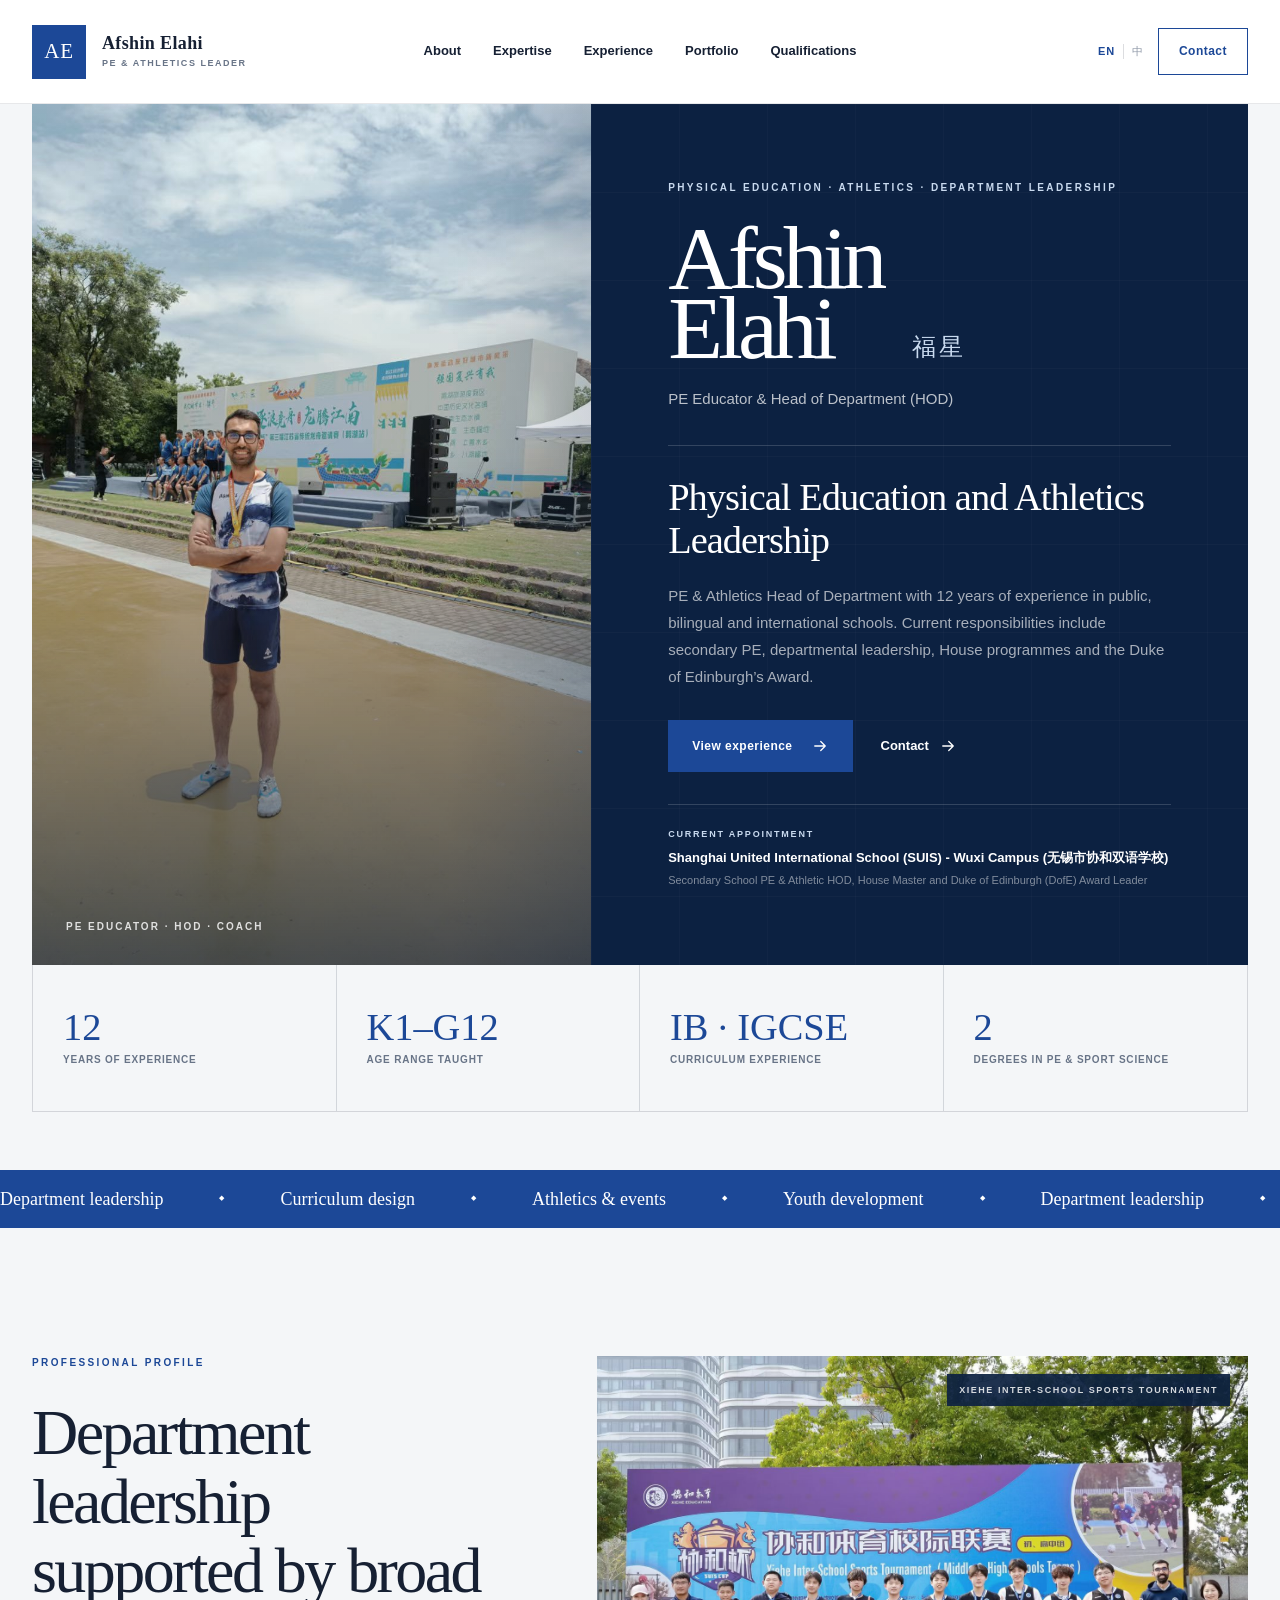
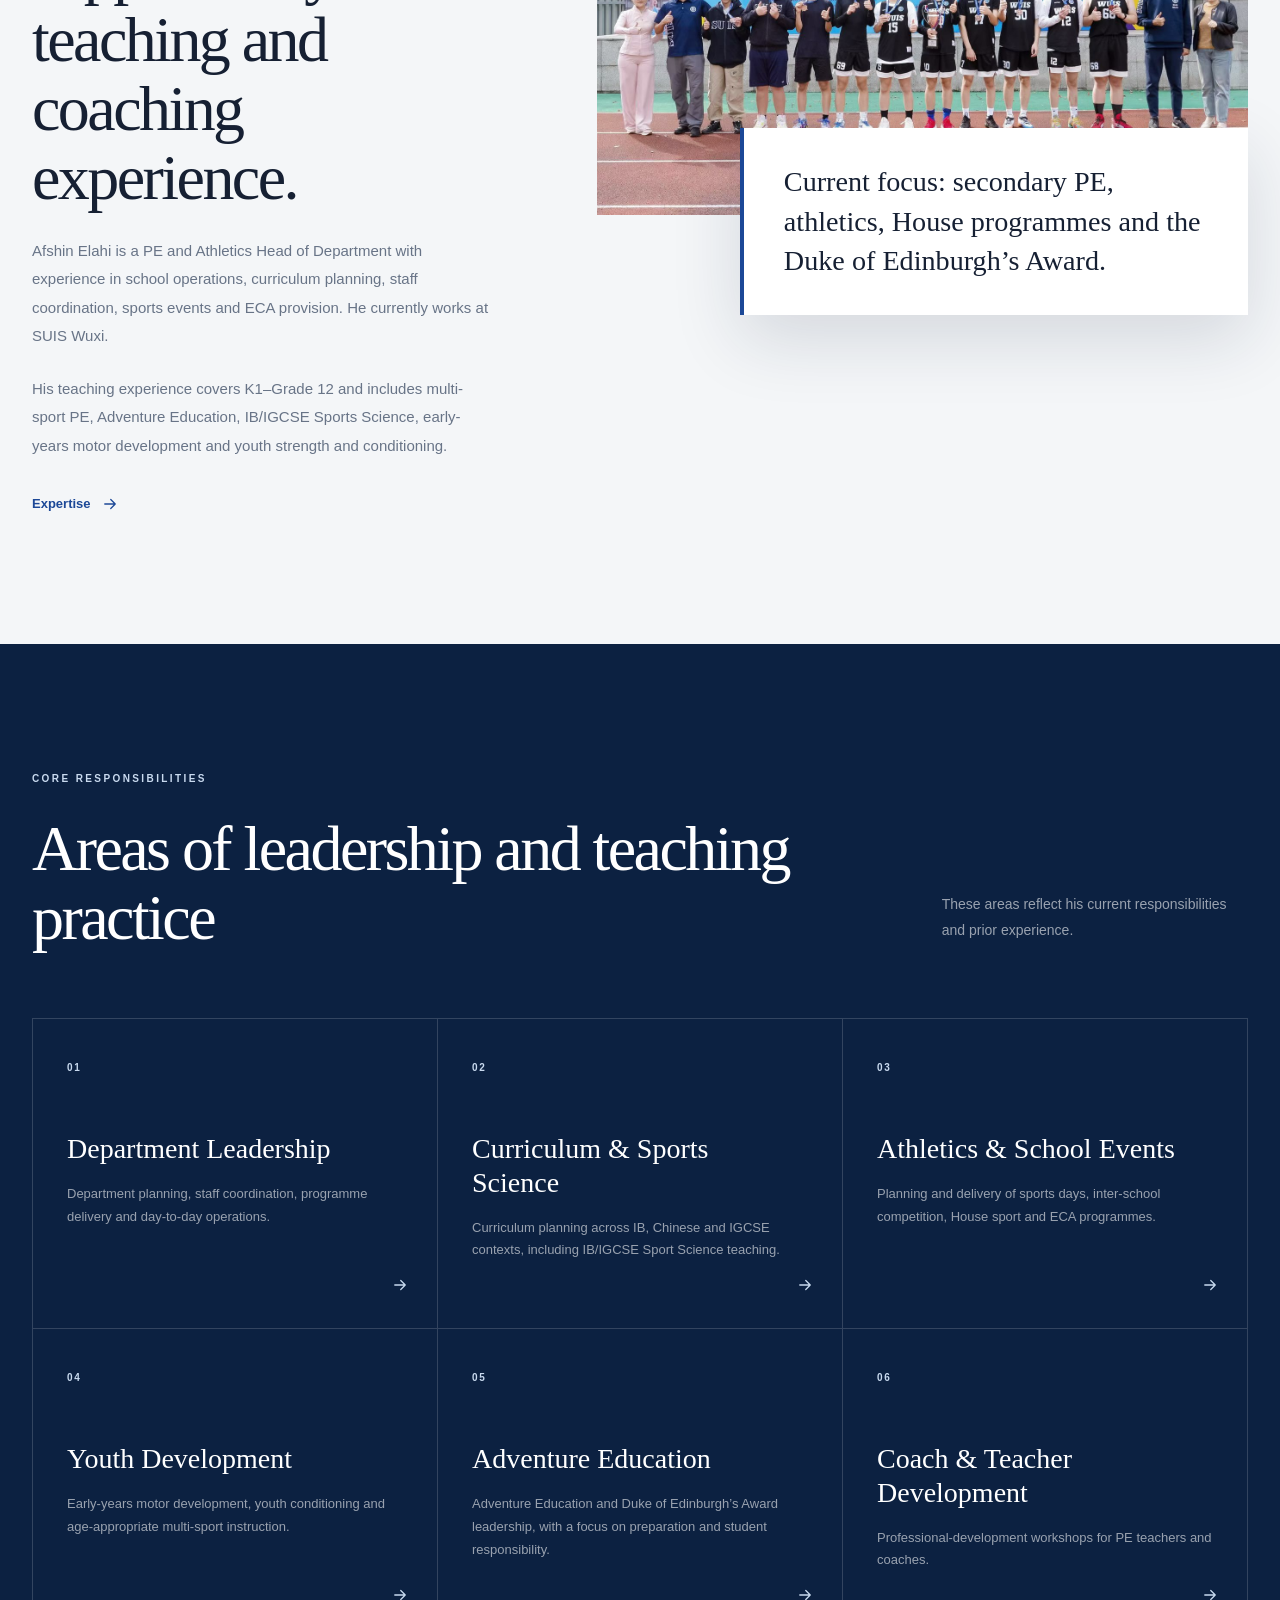
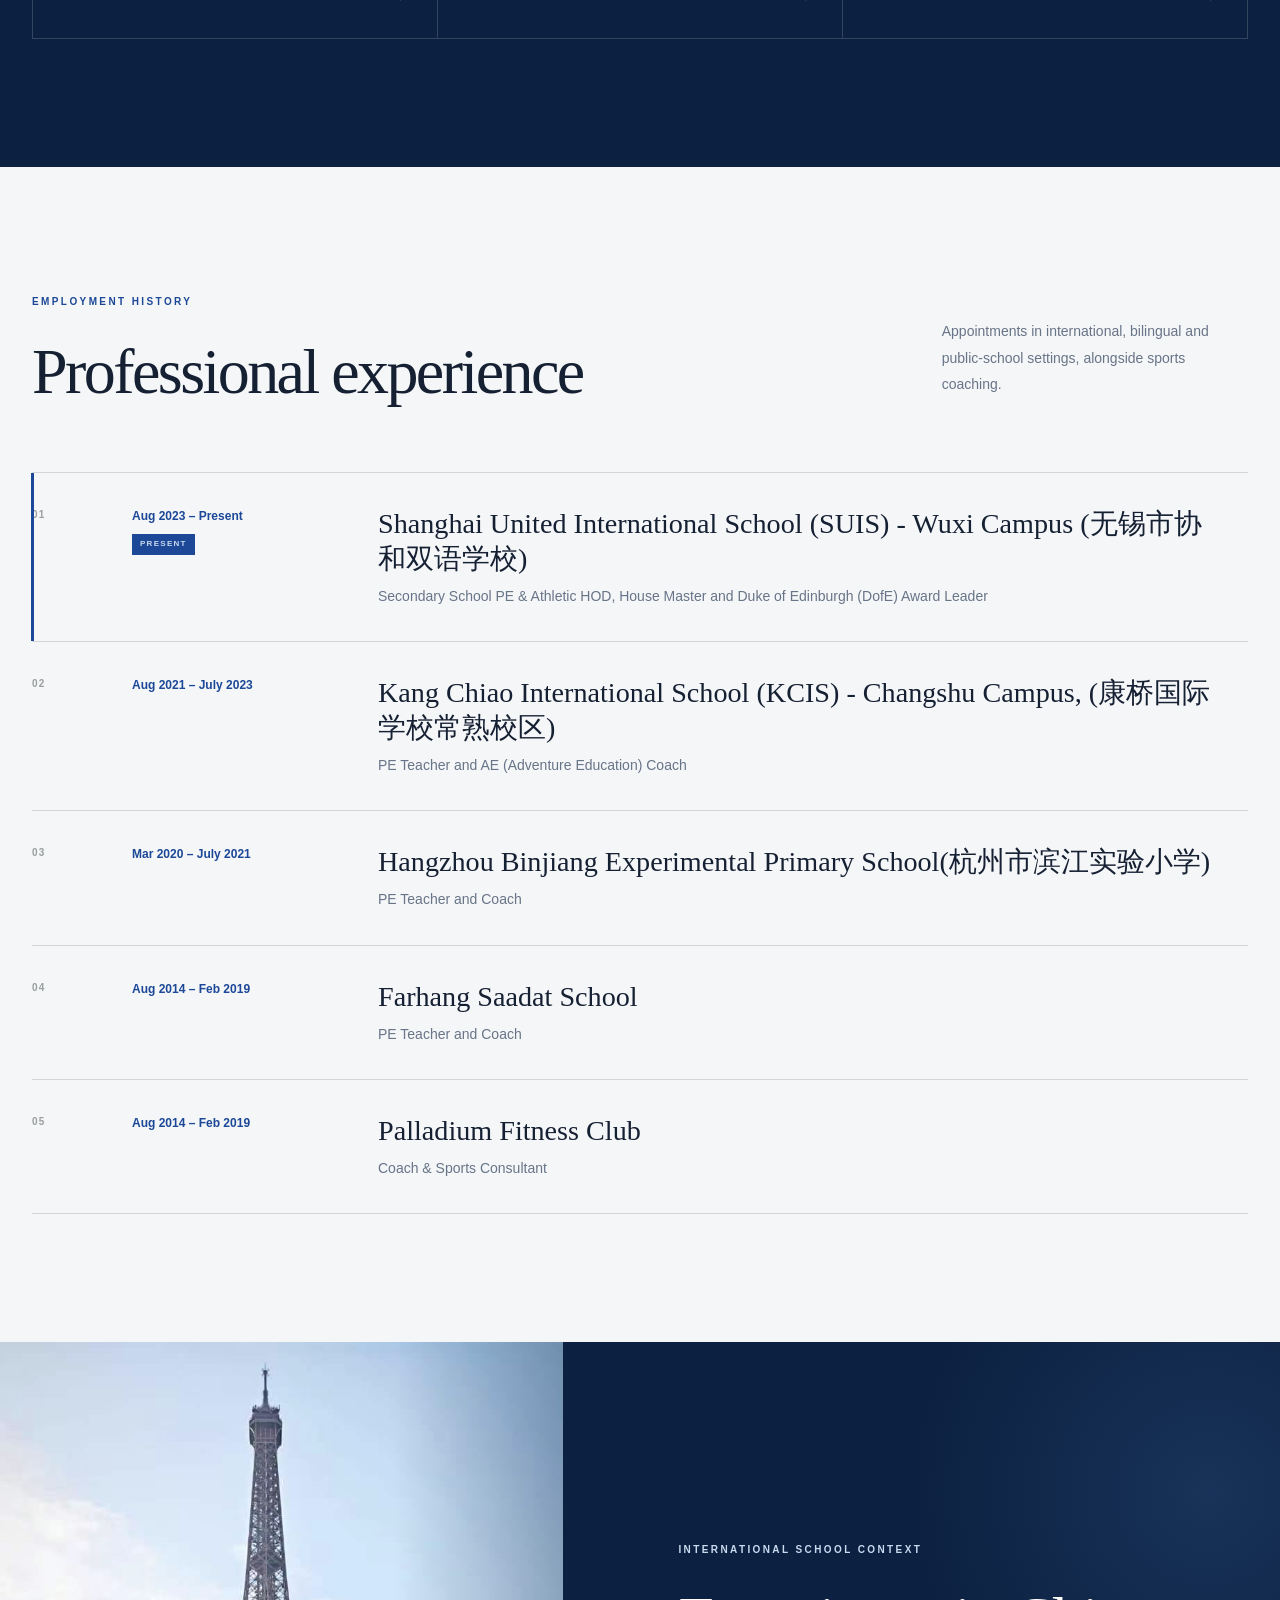
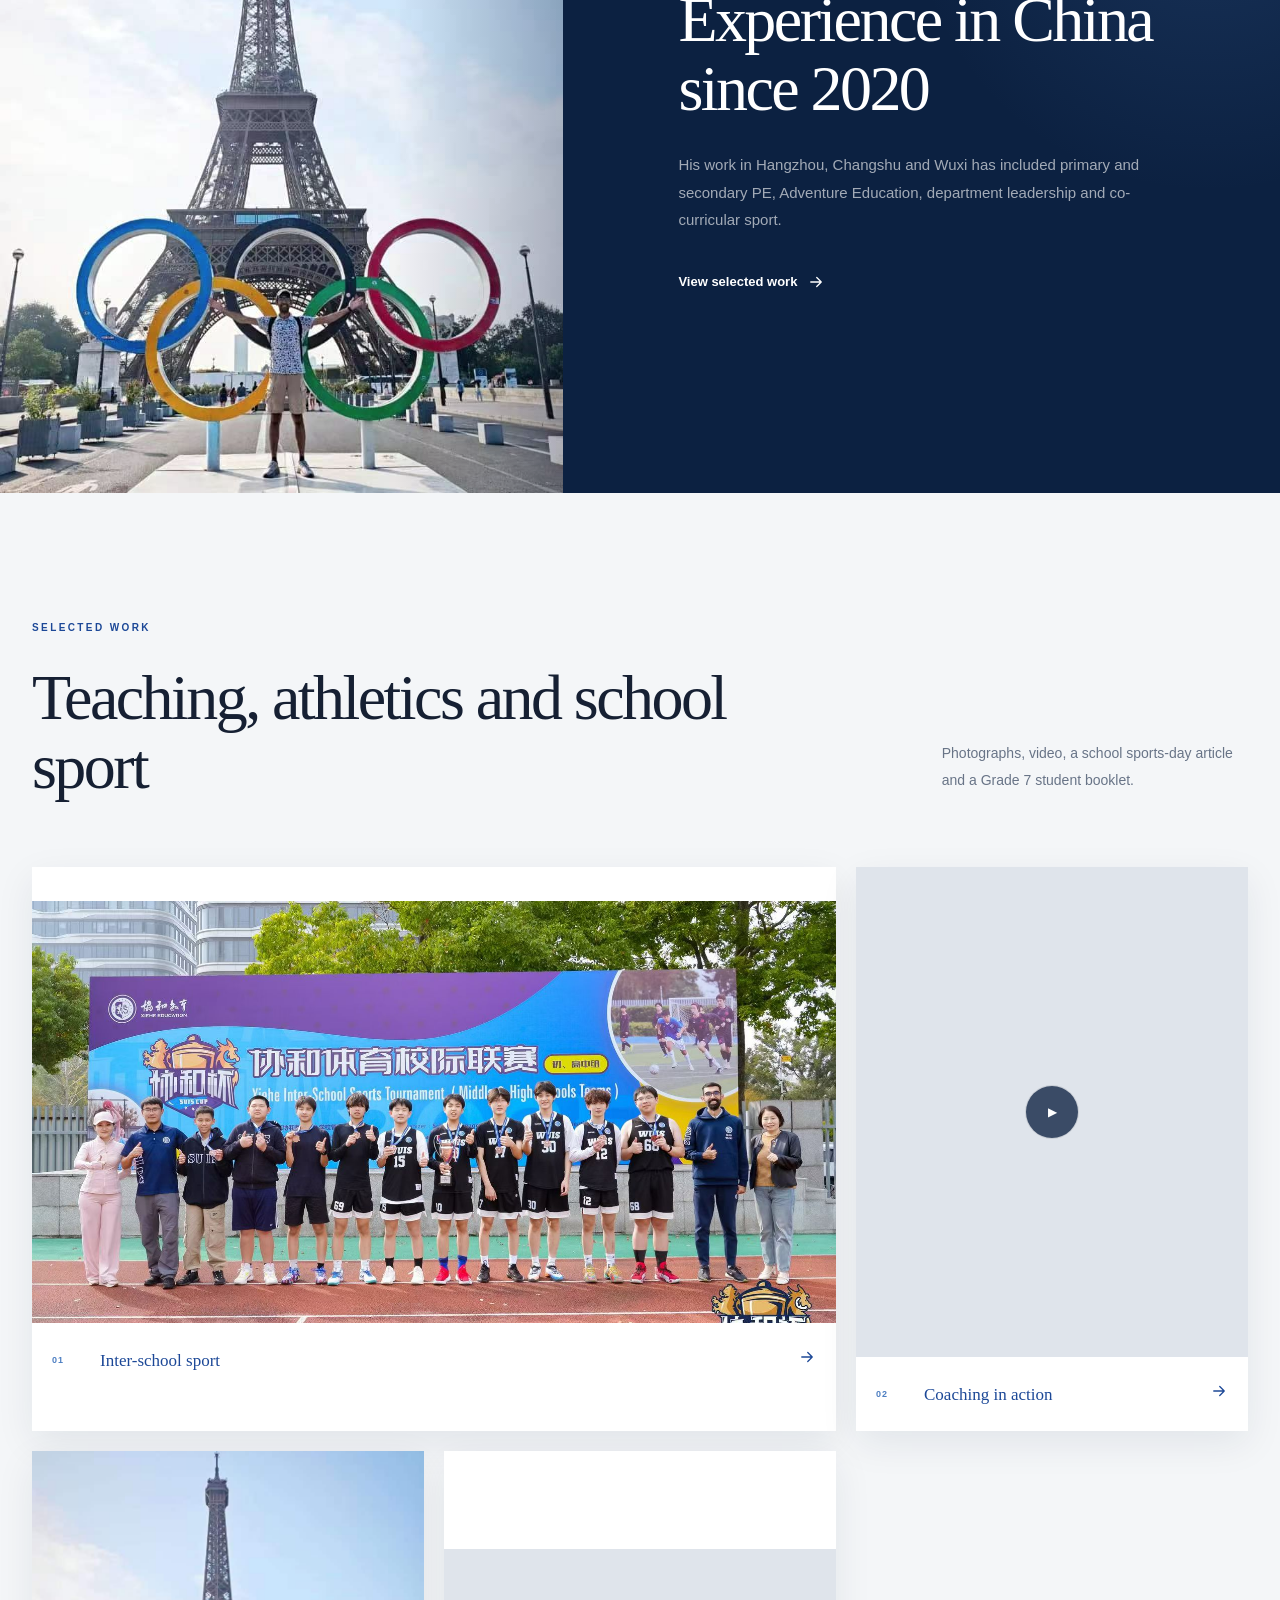
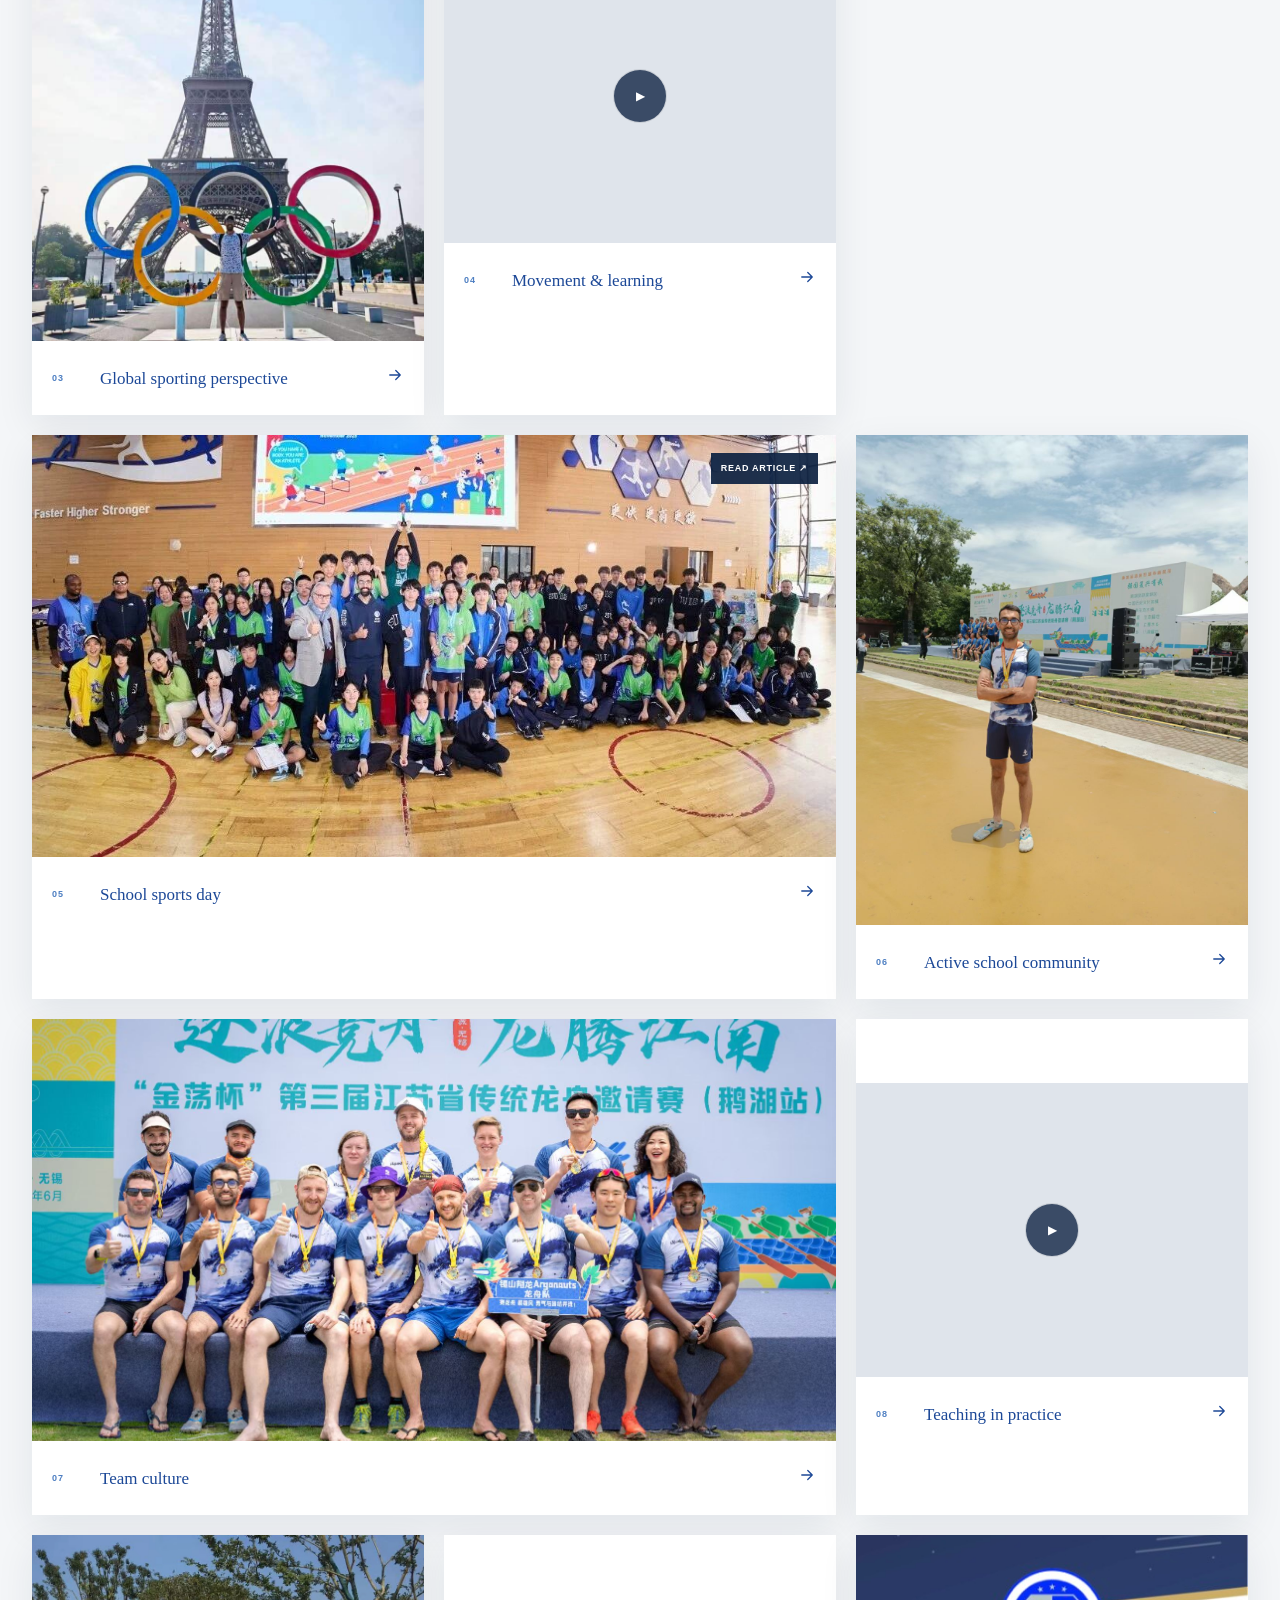
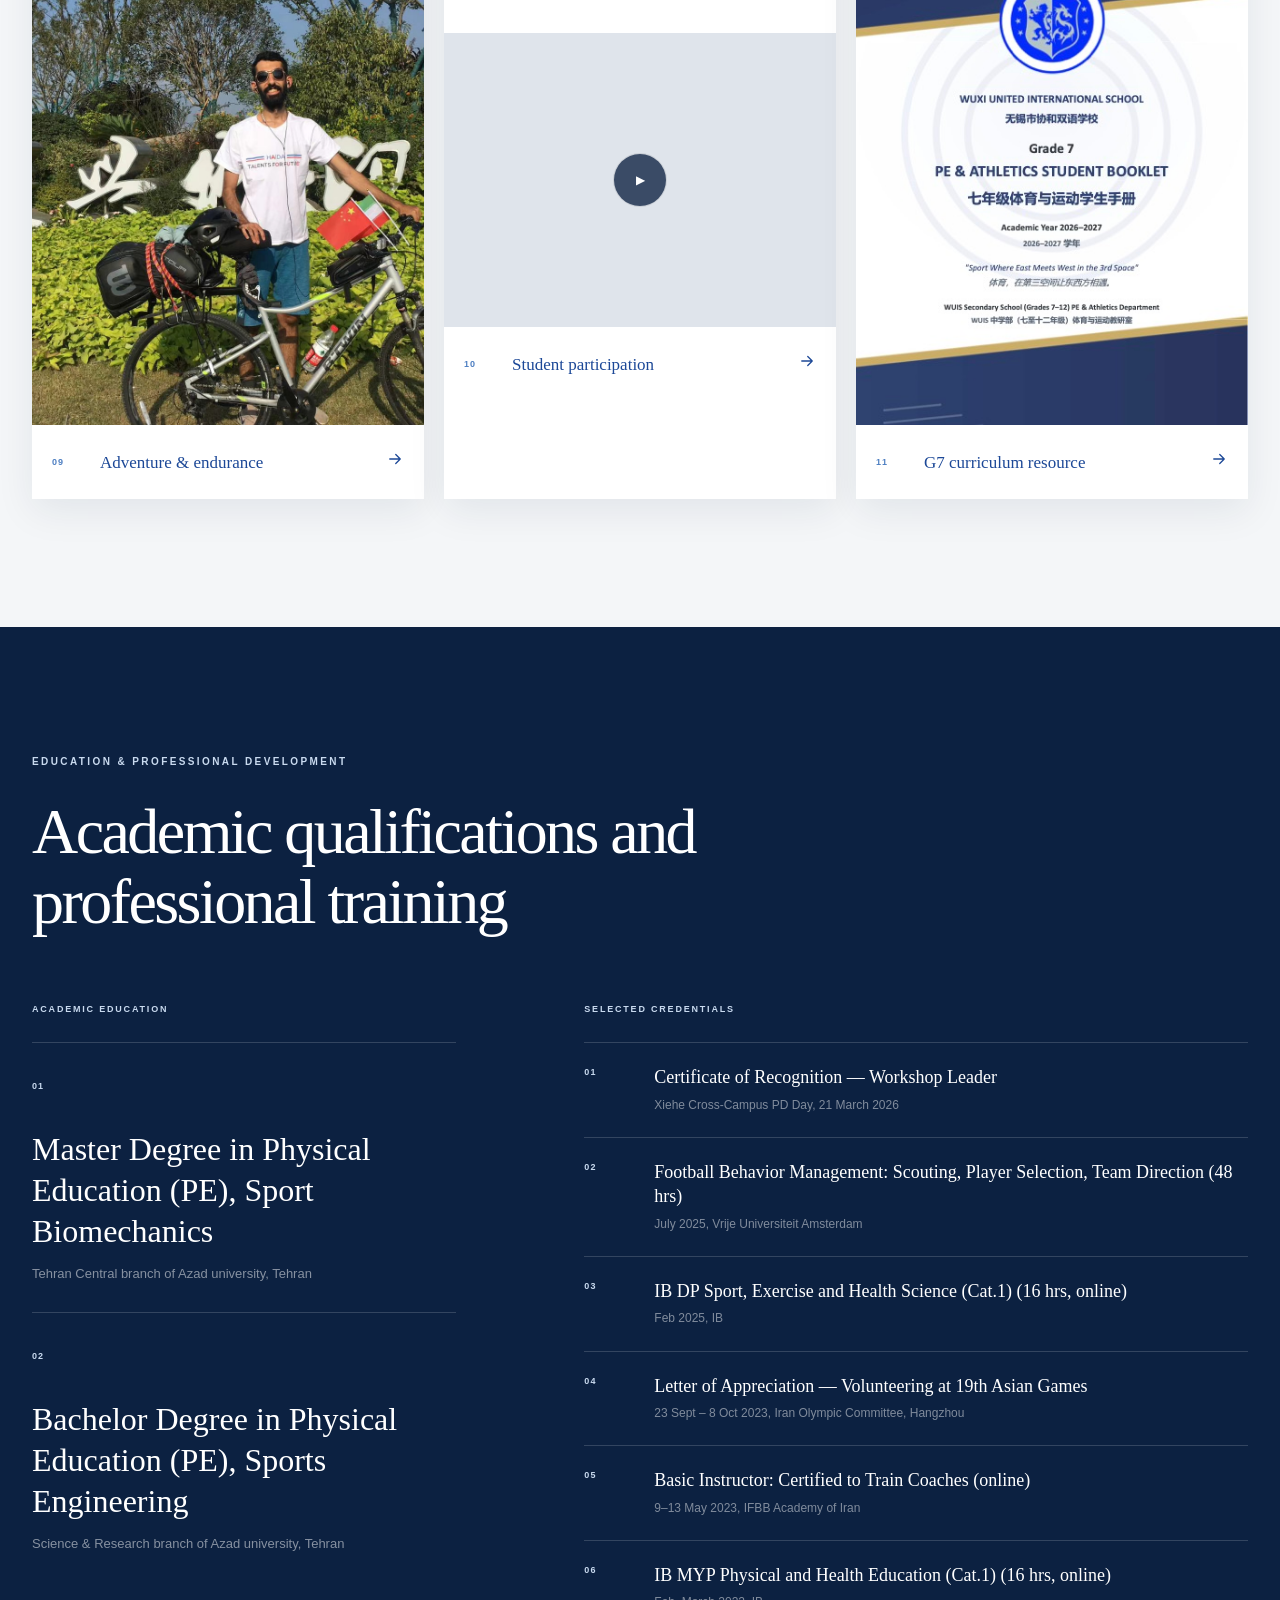
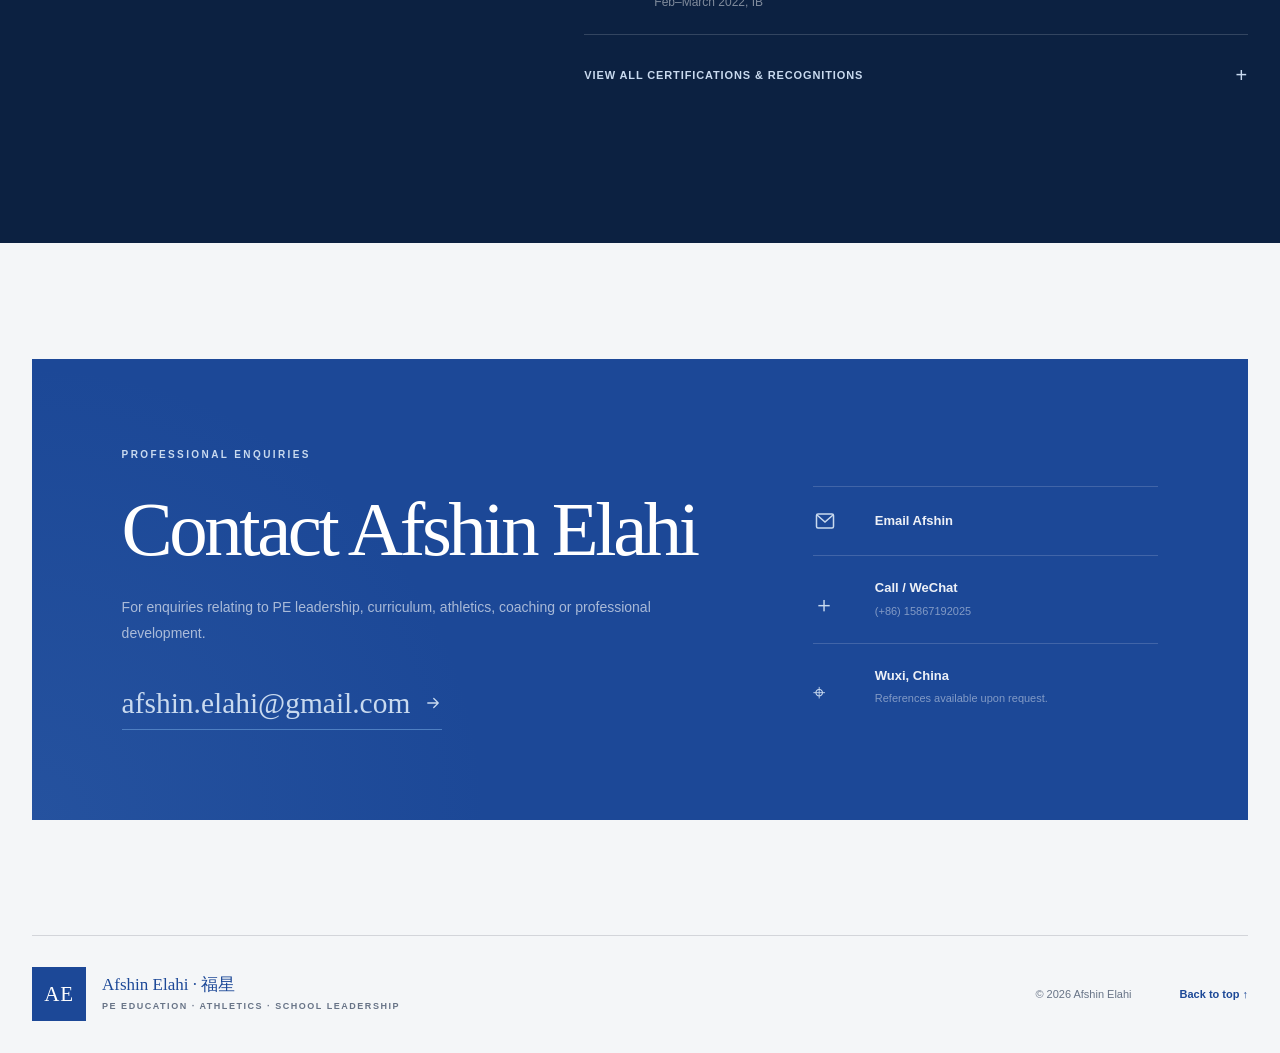
==== commit 3a9599f2: "align portfolio with SUIS visual identity" ====
--- a/index.html
+++ b/index.html
@@ -3,19 +3,19 @@
 <head>
   <meta charset="UTF-8" />
   <meta name="viewport" content="width=device-width, initial-scale=1.0" />
-  <meta name="theme-color" content="#132a27" />
+  <meta name="theme-color" content="#1c4897" />
   <title>Afshin Elahi (福星) — PE &amp; Athletics Leader</title>
   <meta
     name="description"
-    content="Afshin Elahi — PE & Athletics Head of Department with 12+ years of experience across public, bilingual and international schools."
+    content="Afshin Elahi — PE & Athletics Head of Department with 12 years of experience across public, bilingual and international schools."
   />
-  <link rel="icon" href="data:image/svg+xml,<svg xmlns='http://www.w3.org/2000/svg' viewBox='0 0 100 100'><rect width='100' height='100' rx='20' fill='%23132a27'/><text x='50' y='68' font-size='52' text-anchor='middle' fill='%23d9a441' font-family='Georgia'>AE</text></svg>" />
-  <link rel="stylesheet" href="style.css?v=20261010" />
+  <link rel="icon" href="data:image/svg+xml,<svg xmlns='http://www.w3.org/2000/svg' viewBox='0 0 100 100'><rect width='100' height='100' rx='20' fill='%231c4897'/><text x='50' y='68' font-size='52' text-anchor='middle' fill='white' font-family='Georgia'>AE</text></svg>" />
+  <link rel="stylesheet" href="style.css?v=20261010b" />
 </head>
 <body>
   <a class="skip-link" href="#main-content">Skip to main content</a>
   <div id="app"></div>
-  <script src="content.js?v=20261010"></script>
-  <script src="app.js?v=20261010"></script>
+  <script src="content.js?v=20261010b"></script>
+  <script src="app.js?v=20261010b"></script>
 </body>
 </html>
--- a/style.css
+++ b/style.css
@@ -1,15 +1,16 @@
 :root {
-  --paper: #f4f1e9;
-  --paper-deep: #e9e3d7;
-  --white: #fffdf8;
-  --ink: #171b19;
-  --muted: #66706c;
-  --forest: #17332e;
-  --forest-deep: #0d2420;
-  --forest-soft: #23473f;
-  --gold: #c9a45b;
-  --gold-bright: #e0bc70;
-  --line: rgba(23, 27, 25, 0.16);
+  --paper: #f4f6f8;
+  --paper-deep: #e6ebf2;
+  --white: #ffffff;
+  --ink: #162033;
+  --muted: #687487;
+  --school-blue: #1c4897;
+  --forest: var(--school-blue);
+  --forest-deep: #0c2141;
+  --forest-soft: #183d76;
+  --gold: #4e7fc2;
+  --gold-bright: #c9daef;
+  --line: rgba(22, 32, 51, 0.15);
   --light-line: rgba(255, 255, 255, 0.16);
   --serif: Georgia, "Times New Roman", "Songti SC", "STSong", serif;
   --sans: -apple-system, BlinkMacSystemFont, "Segoe UI", "PingFang SC", "Hiragino Sans GB",
@@ -64,8 +65,8 @@
 }
 
 ::selection {
-  background: var(--gold);
-  color: var(--forest-deep);
+  background: #c9daef;
+  color: #0c2141;
 }
 
 .page-shell {
@@ -99,8 +100,8 @@
   grid-template-columns: minmax(250px, 1fr) auto minmax(250px, 1fr);
   align-items: center;
   gap: 28px;
-  background: rgba(255, 253, 248, 0.96);
-  border-bottom: 1px solid rgba(23, 27, 25, 0.1);
+  background: rgba(255, 255, 255, 0.96);
+  border-bottom: 1px solid rgba(22, 32, 51, 0.1);
   backdrop-filter: blur(16px);
 }
 
@@ -118,8 +119,8 @@
   flex: 0 0 auto;
   display: grid;
   place-items: center;
-  background: var(--forest);
-  color: var(--gold-bright);
+  background: var(--school-blue);
+  color: #fff;
   font: 400 21px/1 var(--serif);
   letter-spacing: 0.03em;
 }
@@ -153,7 +154,7 @@
 .desktop-nav a {
   position: relative;
   padding-block: 40px;
-  color: #383e3b;
+  color: var(--ink);
   font-size: 13px;
   font-weight: 600;
   text-decoration: none;
@@ -197,7 +198,7 @@
 }
 
 .language-toggle span {
-  color: #999c9a;
+  color: #9099a8;
 }
 
 .language-toggle span.active {
@@ -213,7 +214,7 @@
 
 .header-contact {
   padding: 13px 20px;
-  border: 1px solid var(--gold);
+  border: 1px solid var(--school-blue);
   color: var(--forest);
   font-size: 12px;
   font-weight: 700;
@@ -223,7 +224,7 @@
 }
 
 .header-contact:hover {
-  background: var(--forest);
+  background: var(--school-blue);
   color: var(--white);
 }
 
@@ -245,7 +246,7 @@
   position: relative;
   min-height: 680px;
   overflow: hidden;
-  background: #c7c1b6;
+  background: #d8dee8;
 }
 
 .hero-photo img {
@@ -265,8 +266,8 @@
   position: absolute;
   inset: 0;
   background:
-    linear-gradient(180deg, rgba(8, 27, 22, 0.04) 40%, rgba(8, 27, 22, 0.7) 100%),
-    linear-gradient(90deg, transparent 75%, rgba(13, 36, 32, 0.18));
+    linear-gradient(180deg, rgba(8, 28, 58, 0.02) 40%, rgba(8, 28, 58, 0.68) 100%),
+    linear-gradient(90deg, transparent 75%, rgba(12, 33, 65, 0.18));
 }
 
 .hero-photo-label {
@@ -307,7 +308,7 @@
 }
 
 .eyebrow.green {
-  color: #2f6c5e;
+  color: var(--school-blue);
 }
 
 .eyebrow.gold {
@@ -389,13 +390,13 @@
 }
 
 .button-gold {
-  background: var(--gold);
-  color: var(--forest-deep);
+  background: var(--school-blue);
+  color: #fff;
   transition: transform 0.25s, background 0.25s;
 }
 
 .button-gold:hover {
-  background: var(--gold-bright);
+  background: #265db2;
   transform: translateY(-2px);
 }
 
@@ -497,8 +498,8 @@
   overflow: hidden;
   margin-top: 58px;
   padding: 20px 0;
-  background: var(--gold);
-  color: var(--forest-deep);
+  background: var(--school-blue);
+  color: #fff;
 }
 
 .recognition-track {
@@ -580,24 +581,24 @@
   top: 18px;
   right: 18px;
   padding: 9px 12px;
-  background: rgba(13, 36, 32, 0.9);
+  background: rgba(12, 33, 65, 0.92);
   color: rgba(255, 255, 255, 0.82);
   font-size: 9px;
   font-weight: 750;
   letter-spacing: 0.17em;
 }
 
-.about-visual blockquote {
+.about-visual .about-note {
   position: absolute;
   right: 0;
   bottom: 0;
   width: min(78%, 540px);
   padding: 34px 40px;
   background: var(--white);
-  border-left: 4px solid var(--gold);
-  box-shadow: 0 24px 70px rgba(20, 28, 25, 0.13);
-  color: var(--forest);
-  font: 400 clamp(22px, 2.5vw, 34px)/1.35 var(--serif);
+  border-left: 4px solid var(--school-blue);
+  box-shadow: 0 24px 70px rgba(18, 34, 61, 0.14);
+  color: var(--ink);
+  font: 400 clamp(20px, 2.2vw, 30px)/1.4 var(--serif);
 }
 
 .expertise {
@@ -703,7 +704,7 @@
   bottom: 0;
   left: -1px;
   width: 3px;
-  background: var(--gold);
+  background: var(--school-blue);
   content: "";
 }
 
@@ -756,7 +757,7 @@
 .perspective-image::after {
   position: absolute;
   inset: 0;
-  background: linear-gradient(90deg, transparent 70%, rgba(13, 36, 32, 0.28));
+  background: linear-gradient(90deg, transparent 70%, rgba(12, 33, 65, 0.28));
   content: "";
 }
 
@@ -774,7 +775,7 @@
   flex-direction: column;
   justify-content: center;
   background:
-    radial-gradient(circle at 90% 20%, rgba(201, 164, 91, 0.1), transparent 34%),
+    radial-gradient(circle at 90% 20%, rgba(78, 127, 194, 0.18), transparent 34%),
     var(--forest-deep);
 }
 
@@ -803,7 +804,7 @@
   overflow: hidden;
   border: 0;
   background: var(--white);
-  box-shadow: 0 12px 36px rgba(20, 28, 25, 0.07);
+  box-shadow: 0 12px 36px rgba(18, 34, 61, 0.08);
   cursor: pointer;
   text-align: left;
   text-decoration: none;
@@ -822,7 +823,7 @@
   position: relative;
   aspect-ratio: 4 / 3;
   overflow: hidden;
-  background: #dcd8ce;
+  background: #dfe4eb;
 }
 
 .gallery-card:nth-child(1) .gallery-media,
@@ -871,7 +872,7 @@
   place-items: center;
   border: 1px solid rgba(255, 255, 255, 0.72);
   border-radius: 50%;
-  background: rgba(13, 36, 32, 0.7);
+  background: rgba(12, 33, 65, 0.78);
   color: #fff;
   font-size: 12px;
   transform: translate(-50%, -50%);
@@ -918,7 +919,7 @@
   top: 18px;
   right: 18px;
   padding: 8px 10px;
-  background: rgba(13, 36, 32, 0.9);
+  background: rgba(12, 33, 65, 0.92);
   color: #fff;
   font-size: 9px;
   font-weight: 750;
@@ -1026,7 +1027,7 @@
   margin-block: clamp(70px, 9vw, 130px);
   padding: clamp(52px, 7vw, 100px);
   background:
-    radial-gradient(circle at 0 100%, rgba(201, 164, 91, 0.12), transparent 35%),
+    radial-gradient(circle at 0 100%, rgba(78, 127, 194, 0.18), transparent 35%),
     var(--forest);
   color: var(--white);
 }
@@ -1127,7 +1128,7 @@
   display: grid;
   place-items: center;
   padding: 60px;
-  background: rgba(5, 18, 15, 0.96);
+  background: rgba(4, 17, 38, 0.97);
   opacity: 0;
   transition: opacity 0.22s;
 }
@@ -1542,7 +1543,7 @@
     object-position: 58% center;
   }
 
-  .about-visual blockquote {
+  .about-visual .about-note {
     width: 92%;
     padding: 27px;
     font-size: 23px;
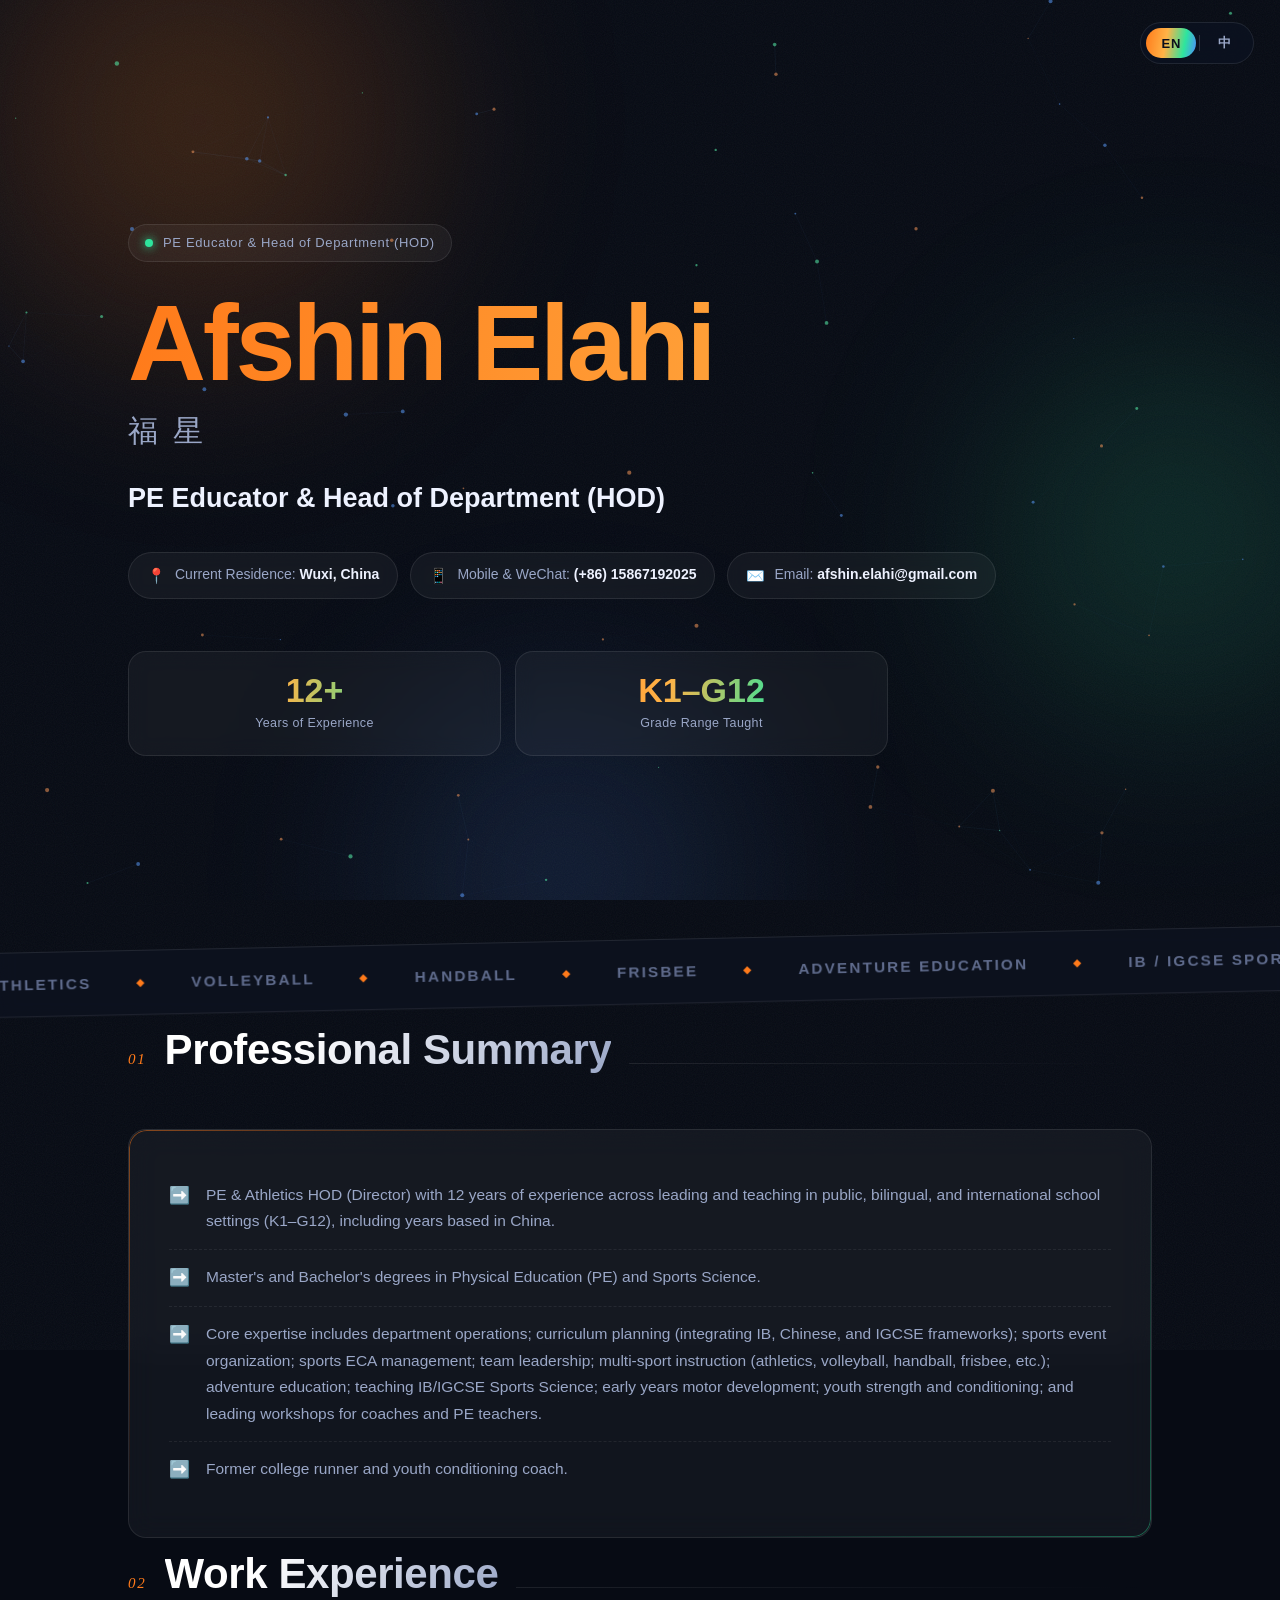
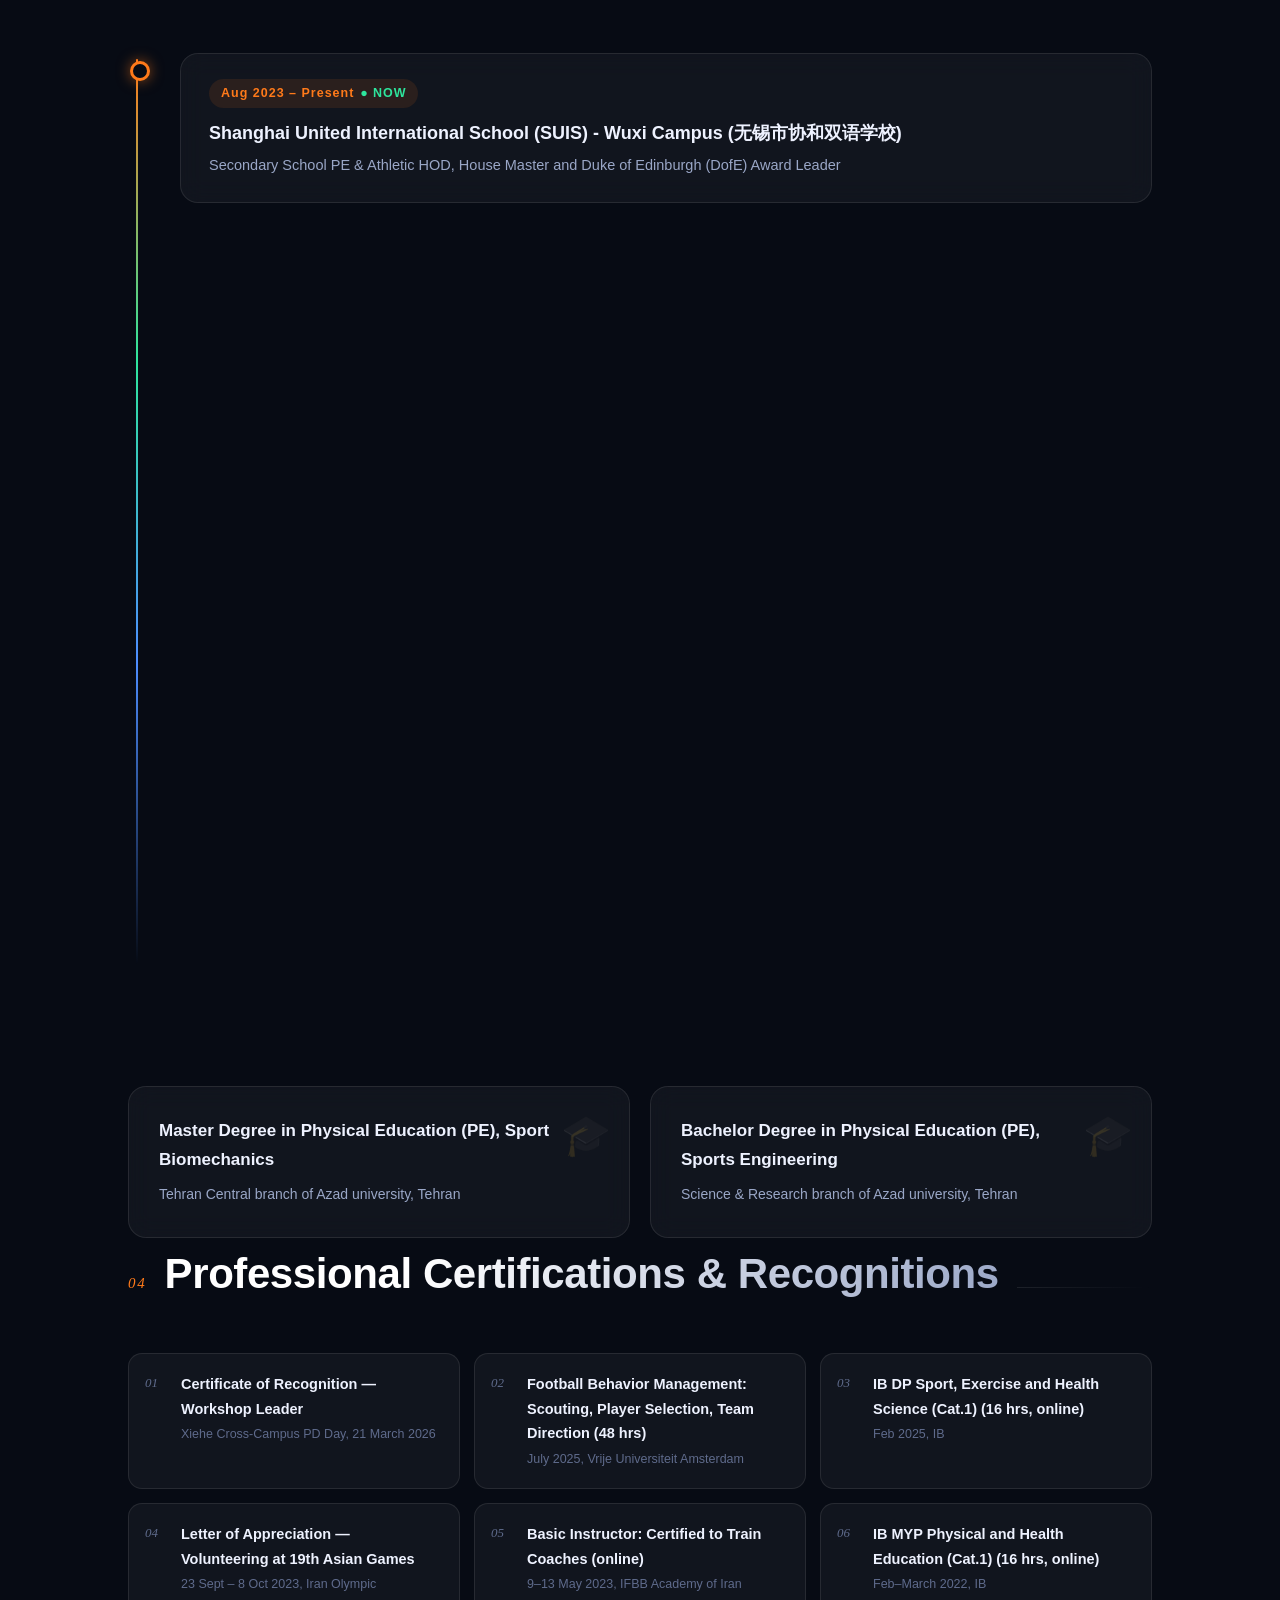
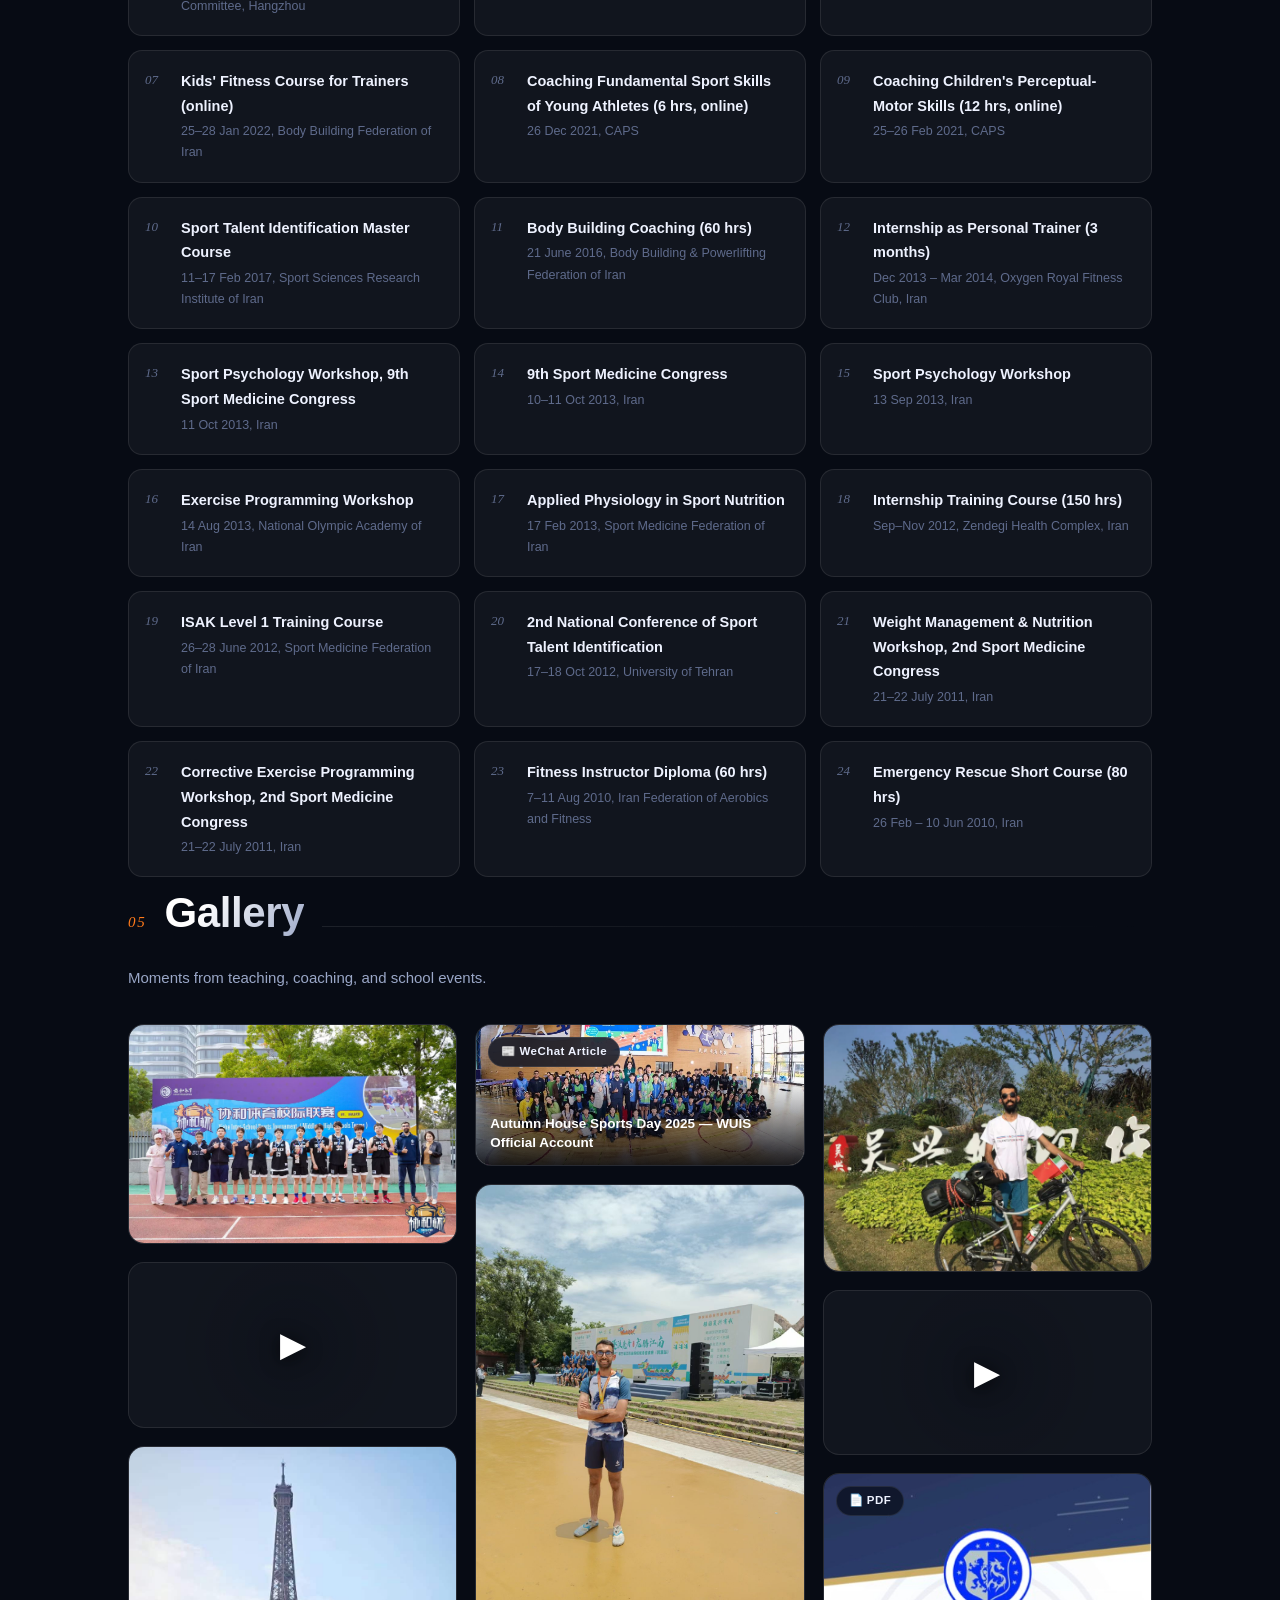
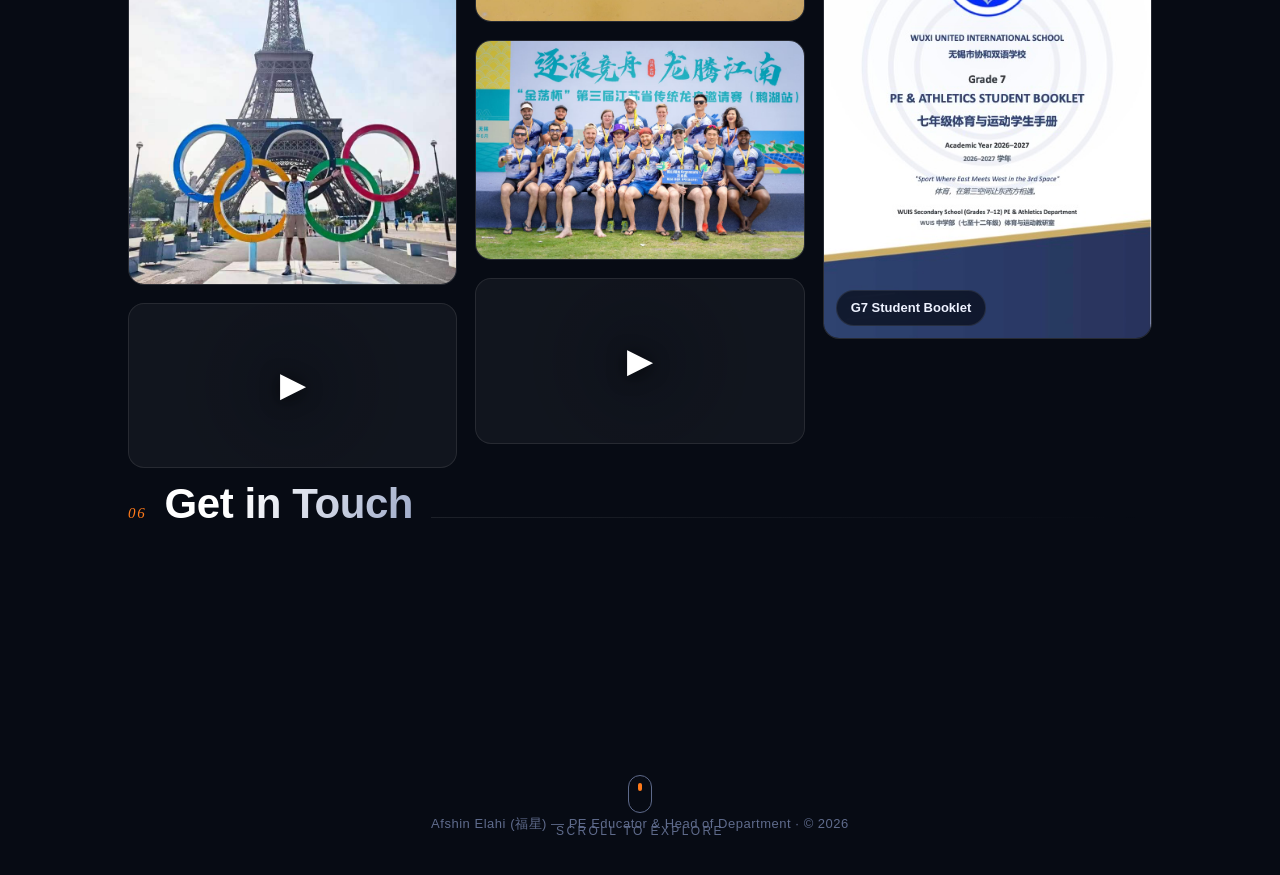
==== commit f96c0f7e: "Revert "redesign portfolio with professional editorial layout" This reverts commit 2da272a32eeca5411" ====
--- a/index.html
+++ b/index.html
@@ -3,19 +3,35 @@
 <head>
   <meta charset="UTF-8" />
   <meta name="viewport" content="width=device-width, initial-scale=1.0" />
-  <meta name="theme-color" content="#1c4897" />
-  <title>Afshin Elahi (福星) — PE &amp; Athletics Leader</title>
-  <meta
-    name="description"
-    content="Afshin Elahi — PE & Athletics Head of Department with 12 years of experience across public, bilingual and international schools."
-  />
-  <link rel="icon" href="data:image/svg+xml,<svg xmlns='http://www.w3.org/2000/svg' viewBox='0 0 100 100'><rect width='100' height='100' rx='20' fill='%231c4897'/><text x='50' y='68' font-size='52' text-anchor='middle' fill='white' font-family='Georgia'>AE</text></svg>" />
-  <link rel="stylesheet" href="style.css?v=20261010b" />
+  <title>Afshin Elahi (福星) — PE Educator &amp; HOD</title>
+  <meta name="description" content="Afshin Elahi — PE Educator & Head of Department. 12 years of experience in public, bilingual and international schools." />
+  <link rel="icon" href="data:image/svg+xml,<svg xmlns='http://www.w3.org/2000/svg' viewBox='0 0 100 100'><text y='.9em' font-size='90'>🏅</text></svg>" />
+  <link rel="stylesheet" href="style.css?v=20260920c" />
 </head>
 <body>
-  <a class="skip-link" href="#main-content">Skip to main content</a>
-  <div id="app"></div>
-  <script src="content.js?v=20261010b"></script>
-  <script src="app.js?v=20261010b"></script>
+  <!-- 背景特效层 -->
+  <div class="aurora" aria-hidden="true">
+    <div class="blob blob-1"></div>
+    <div class="blob blob-2"></div>
+    <div class="blob blob-3"></div>
+  </div>
+  <canvas id="particles" aria-hidden="true"></canvas>
+  <div class="grain" aria-hidden="true"></div>
+  <div id="cursor-glow" aria-hidden="true"></div>
+  <div id="scroll-progress" aria-hidden="true"></div>
+
+  <!-- 语言切换 -->
+  <button id="lang-toggle" aria-label="Switch language / 切换语言">
+    <span class="lang-opt" data-lang="en">EN</span>
+    <span class="lang-divider"></span>
+    <span class="lang-opt" data-lang="zh">中</span>
+    <span class="lang-slider"></span>
+  </button>
+
+  <!-- 页面主体（由 app.js 渲染） -->
+  <main id="app"></main>
+
+  <script src="content.js?v=20260920c"></script>
+  <script src="app.js?v=20260920c"></script>
 </body>
 </html>
--- a/style.css
+++ b/style.css
@@ -1,1680 +1,448 @@
+/* ============================================================
+   Afshin Elahi — Resume & Portfolio
+   Dark sporty theme · aurora gradients · glassmorphism
+   No external fonts/CDN — 100% self-hosted, China-friendly.
+   ============================================================ */
+
 :root {
-  --paper: #f4f6f8;
-  --paper-deep: #e6ebf2;
-  --white: #ffffff;
-  --ink: #162033;
-  --muted: #687487;
-  --school-blue: #1c4897;
-  --forest: var(--school-blue);
-  --forest-deep: #0c2141;
-  --forest-soft: #183d76;
-  --gold: #4e7fc2;
-  --gold-bright: #c9daef;
-  --line: rgba(22, 32, 51, 0.15);
-  --light-line: rgba(255, 255, 255, 0.16);
-  --serif: Georgia, "Times New Roman", "Songti SC", "STSong", serif;
-  --sans: -apple-system, BlinkMacSystemFont, "Segoe UI", "PingFang SC", "Hiragino Sans GB",
-    "Microsoft YaHei", Helvetica, Arial, sans-serif;
-  --ease: cubic-bezier(0.2, 0.72, 0.24, 1);
-  --shell: min(1400px, calc(100% - 64px));
-}
-
-* {
-  box-sizing: border-box;
-  margin: 0;
-  padding: 0;
-}
-
-html {
-  scroll-behavior: smooth;
-  scroll-padding-top: 112px;
-}
+  --bg: #070b14;
+  --bg-soft: #0c1222;
+  --ink: #eef2ff;
+  --ink-dim: #9aa7c7;
+  --ink-faint: #5f6b8c;
+  --orange: #ff7a1a;
+  --green: #2ee59d;
+  --blue: #4d8dff;
+  --purple: #a06bff;
+  --card: rgba(255, 255, 255, 0.045);
+  --card-border: rgba(255, 255, 255, 0.09);
+  --grad-hot: linear-gradient(100deg, var(--orange), #ffb347 40%, var(--green) 75%, var(--blue));
+  --radius: 18px;
+  --font-sans: -apple-system, BlinkMacSystemFont, "Segoe UI", "PingFang SC",
+    "Hiragino Sans GB", "Microsoft YaHei", Roboto, Helvetica, Arial, sans-serif;
+  --font-serif: Georgia, "Times New Roman", "Songti SC", serif;
+  --ease-spring: cubic-bezier(0.22, 1.2, 0.36, 1);
+  --ease-out: cubic-bezier(0.16, 1, 0.3, 1);
+}
+
+* { margin: 0; padding: 0; box-sizing: border-box; }
+
+html { scroll-behavior: smooth; }
 
 body {
-  background: var(--paper);
+  background: var(--bg);
   color: var(--ink);
-  font-family: var(--sans);
-  line-height: 1.6;
+  font-family: var(--font-sans);
+  line-height: 1.7;
   overflow-x: hidden;
   -webkit-font-smoothing: antialiased;
 }
 
-body.modal-open,
-body.menu-open {
-  overflow: hidden;
-}
-
-img,
-video {
+::selection { background: rgba(255, 122, 26, 0.35); color: #fff; }
+
+/* ---------------- 背景特效 ---------------- */
+.aurora { position: fixed; inset: 0; z-index: 0; overflow: hidden; pointer-events: none; }
+.blob { position: absolute; border-radius: 50%; filter: blur(90px); opacity: 0.5; will-change: transform; }
+.blob-1 {
+  width: 55vw; height: 55vw; top: -18vw; left: -12vw;
+  background: radial-gradient(circle, rgba(255, 122, 26, 0.55), transparent 65%);
+  animation: drift1 26s ease-in-out infinite alternate;
+}
+.blob-2 {
+  width: 48vw; height: 48vw; top: 25vh; right: -16vw;
+  background: radial-gradient(circle, rgba(46, 229, 157, 0.4), transparent 65%);
+  animation: drift2 32s ease-in-out infinite alternate;
+}
+.blob-3 {
+  width: 44vw; height: 44vw; bottom: -20vw; left: 22vw;
+  background: radial-gradient(circle, rgba(77, 141, 255, 0.42), transparent 65%);
+  animation: drift3 38s ease-in-out infinite alternate;
+}
+@keyframes drift1 { to { transform: translate(9vw, 12vh) scale(1.15); } }
+@keyframes drift2 { to { transform: translate(-10vw, -9vh) scale(0.9); } }
+@keyframes drift3 { to { transform: translate(-7vw, -12vh) scale(1.2); } }
+
+#particles { position: fixed; inset: 0; z-index: 1; pointer-events: none; }
+
+.grain {
+  position: fixed; inset: -50%; z-index: 2; pointer-events: none; opacity: 0.05;
+  background-image: url("data:image/svg+xml,%3Csvg xmlns='http://www.w3.org/2000/svg' width='300' height='300'%3E%3Cfilter id='n'%3E%3CfeTurbulence type='fractalNoise' baseFrequency='0.9' numOctaves='2'/%3E%3C/filter%3E%3Crect width='100%25' height='100%25' filter='url(%23n)'/%3E%3C/svg%3E");
+  animation: grain 8s steps(10) infinite;
+}
+@keyframes grain {
+  0%, 100% { transform: translate(0, 0); } 20% { transform: translate(-4%, 3%); }
+  40% { transform: translate(3%, -4%); } 60% { transform: translate(-3%, -2%); }
+  80% { transform: translate(4%, 4%); }
+}
+
+#cursor-glow {
+  position: fixed; z-index: 3; width: 520px; height: 520px; border-radius: 50%;
+  pointer-events: none; left: 0; top: 0; transform: translate(-50%, -50%);
+  background: radial-gradient(circle, rgba(255, 179, 71, 0.09), rgba(77, 141, 255, 0.05) 45%, transparent 70%);
+  transition: opacity 0.4s; opacity: 0;
+}
+
+#scroll-progress {
+  position: fixed; top: 0; left: 0; height: 3px; width: 0%;
+  background: var(--grad-hot); z-index: 100; border-radius: 0 3px 3px 0;
+  box-shadow: 0 0 12px rgba(255, 122, 26, 0.6);
+}
+
+/* ---------------- 语言切换 ---------------- */
+#lang-toggle {
+  position: fixed; top: 22px; right: 26px; z-index: 200;
+  display: flex; align-items: center; gap: 2px;
+  padding: 5px; border-radius: 999px; cursor: pointer;
+  background: rgba(12, 18, 34, 0.72); border: 1px solid var(--card-border);
+  backdrop-filter: blur(14px); -webkit-backdrop-filter: blur(14px);
+  font-family: var(--font-sans); transition: border-color 0.3s, box-shadow 0.3s;
+}
+#lang-toggle:hover { border-color: rgba(255, 122, 26, 0.5); box-shadow: 0 0 24px rgba(255, 122, 26, 0.18); }
+.lang-opt {
+  position: relative; z-index: 2; padding: 6px 16px; border-radius: 999px;
+  font-size: 13px; font-weight: 700; letter-spacing: 0.06em;
+  color: var(--ink-dim); transition: color 0.35s; user-select: none;
+}
+.lang-opt.active { color: #0b0f1c; }
+.lang-divider { width: 1px; height: 16px; background: rgba(255, 255, 255, 0.14); z-index: 2; }
+.lang-slider {
+  position: absolute; z-index: 1; top: 5px; left: 5px; height: calc(100% - 10px);
+  width: calc(50% - 6px); border-radius: 999px; background: var(--grad-hot);
+  transition: transform 0.45s var(--ease-spring);
+}
+#lang-toggle[data-lang="zh"] .lang-slider { transform: translateX(calc(100% + 2px)); }
+
+/* ---------------- 布局骨架 ---------------- */
+main { position: relative; z-index: 5; }
+.wrap { max-width: 1080px; margin: 0 auto; padding: 0 28px; }
+
+section { padding: 110px 0 30px; position: relative; }
+
+.section-head { display: flex; align-items: baseline; gap: 18px; margin-bottom: 44px; }
+.section-index {
+  font-family: var(--font-serif); font-style: italic; font-size: 15px;
+  color: var(--orange); letter-spacing: 0.12em;
+}
+.section-title {
+  font-size: clamp(28px, 4.2vw, 42px); font-weight: 800; letter-spacing: -0.01em;
+  background: linear-gradient(120deg, #fff 30%, var(--ink-dim));
+  -webkit-background-clip: text; background-clip: text; -webkit-text-fill-color: transparent;
+}
+.section-line { flex: 1; height: 1px; background: linear-gradient(90deg, var(--card-border), transparent); }
+
+/* 滚动显现 */
+.reveal { opacity: 0; transform: translateY(36px); transition: opacity 0.9s var(--ease-out), transform 0.9s var(--ease-out); }
+.reveal.in { opacity: 1; transform: none; }
+.reveal-d1 { transition-delay: 0.08s; } .reveal-d2 { transition-delay: 0.16s; }
+.reveal-d3 { transition-delay: 0.24s; } .reveal-d4 { transition-delay: 0.32s; }
+
+/* ---------------- Hero ---------------- */
+.hero { min-height: 100vh; display: flex; flex-direction: column; justify-content: center; padding-top: 80px; }
+.hero-badge {
+  display: inline-flex; align-items: center; gap: 10px; align-self: flex-start;
+  padding: 7px 16px; border-radius: 999px; margin-bottom: 26px;
+  background: var(--card); border: 1px solid var(--card-border);
+  font-size: 13px; color: var(--ink-dim); letter-spacing: 0.05em;
+}
+.hero-badge .dot { width: 8px; height: 8px; border-radius: 50%; background: var(--green); box-shadow: 0 0 10px var(--green); animation: pulse 2.2s infinite; }
+@keyframes pulse { 50% { opacity: 0.35; transform: scale(0.8); } }
+
+.hero-name {
+  font-size: clamp(52px, 9.5vw, 108px); font-weight: 900; line-height: 1.02;
+  letter-spacing: -0.03em; margin-bottom: 6px;
+  background: var(--grad-hot); background-size: 220% 100%;
+  -webkit-background-clip: text; background-clip: text; -webkit-text-fill-color: transparent;
+  animation: gradient-flow 7s ease-in-out infinite alternate;
+}
+@keyframes gradient-flow { to { background-position: 100% 0; } }
+
+.hero-cn {
+  font-family: var(--font-serif); font-size: clamp(20px, 3vw, 30px);
+  color: var(--ink-dim); letter-spacing: 0.5em; margin-bottom: 20px;
+}
+.hero-title { font-size: clamp(19px, 2.6vw, 27px); font-weight: 600; color: var(--ink); margin-bottom: 30px; }
+.hero-title .accent { color: var(--orange); }
+
+.hero-contacts { display: flex; flex-wrap: wrap; gap: 12px; margin-bottom: 52px; }
+.chip {
+  display: inline-flex; align-items: center; gap: 9px; padding: 10px 18px;
+  border-radius: 999px; background: var(--card); border: 1px solid var(--card-border);
+  font-size: 14px; color: var(--ink-dim); text-decoration: none;
+  backdrop-filter: blur(8px); transition: transform 0.35s var(--ease-spring), border-color 0.3s, color 0.3s;
+}
+.chip:hover { transform: translateY(-3px); border-color: rgba(46, 229, 157, 0.55); color: var(--ink); }
+.chip .ico { font-size: 15px; }
+.chip b { color: var(--ink); font-weight: 600; }
+
+.hero-stats { display: grid; grid-template-columns: repeat(auto-fit, minmax(140px, 1fr)); gap: 14px; max-width: 760px; }
+.stat {
+  padding: 20px 18px; border-radius: var(--radius);
+  background: var(--card); border: 1px solid var(--card-border);
+  backdrop-filter: blur(10px); text-align: center;
+  transition: transform 0.4s var(--ease-spring), border-color 0.3s;
+}
+.stat:hover { transform: translateY(-5px) scale(1.02); border-color: rgba(77, 141, 255, 0.45); }
+.stat-num {
+  font-size: 34px; font-weight: 900; line-height: 1.1;
+  background: var(--grad-hot); -webkit-background-clip: text; background-clip: text; -webkit-text-fill-color: transparent;
+}
+.stat-label { font-size: 12.5px; color: var(--ink-dim); margin-top: 4px; letter-spacing: 0.03em; }
+
+.scroll-hint {
+  position: absolute; bottom: 34px; left: 50%; transform: translateX(-50%);
+  display: flex; flex-direction: column; align-items: center; gap: 8px;
+  font-size: 12px; color: var(--ink-faint); letter-spacing: 0.2em; text-transform: uppercase;
+}
+.scroll-hint .wheel {
+  width: 24px; height: 38px; border: 1.5px solid var(--ink-faint); border-radius: 14px; position: relative;
+}
+.scroll-hint .wheel::after {
+  content: ""; position: absolute; left: 50%; top: 7px; width: 4px; height: 8px;
+  margin-left: -2px; border-radius: 4px; background: var(--orange);
+  animation: wheel 1.8s ease-in-out infinite;
+}
+@keyframes wheel { 60% { transform: translateY(14px); opacity: 0; } 100% { transform: translateY(14px); opacity: 0; } }
+
+/* ---------------- 跑马灯 ---------------- */
+.marquee-band {
+  position: relative; z-index: 5; padding: 18px 0; overflow: hidden;
+  border-top: 1px solid var(--card-border); border-bottom: 1px solid var(--card-border);
+  background: rgba(12, 18, 34, 0.5); backdrop-filter: blur(6px);
+  transform: rotate(-1.2deg) scale(1.02); margin: 40px 0 10px;
+}
+.marquee-track { display: flex; gap: 44px; width: max-content; animation: marquee 30s linear infinite; }
+.marquee-band:hover .marquee-track { animation-play-state: paused; }
+.marquee-item {
+  font-weight: 800; font-size: 15px; letter-spacing: 0.14em; white-space: nowrap;
+  color: var(--ink-faint); display: flex; align-items: center; gap: 44px;
+}
+.marquee-item::after { content: "◆"; color: var(--orange); font-size: 10px; }
+@keyframes marquee { to { transform: translateX(-50%); } }
+
+/* ---------------- 概述 ---------------- */
+.summary-card {
+  position: relative; border-radius: var(--radius); padding: 38px 40px;
+  background: var(--card); border: 1px solid var(--card-border);
+  backdrop-filter: blur(14px); overflow: hidden;
+}
+.summary-card::before {
+  content: ""; position: absolute; inset: 0; border-radius: inherit; padding: 1px;
+  background: linear-gradient(140deg, rgba(255, 122, 26, 0.5), transparent 30%, transparent 70%, rgba(46, 229, 157, 0.4));
+  -webkit-mask: linear-gradient(#000 0 0) content-box, linear-gradient(#000 0 0);
+  -webkit-mask-composite: xor; mask-composite: exclude; pointer-events: none;
+}
+.summary-item { display: flex; gap: 16px; padding: 14px 0; }
+.summary-item + .summary-item { border-top: 1px dashed rgba(255, 255, 255, 0.07); }
+.summary-arrow { color: var(--orange); font-size: 17px; line-height: 1.7; flex-shrink: 0; }
+.summary-item p { color: var(--ink-dim); font-size: 15.5px; }
+.summary-item p strong { color: var(--ink); }
+
+/* ---------------- 经历时间线 ---------------- */
+.timeline { position: relative; padding-left: 34px; }
+.timeline::before {
+  content: ""; position: absolute; left: 8px; top: 6px; bottom: 6px; width: 2px;
+  background: linear-gradient(180deg, var(--orange), var(--green), var(--blue), transparent);
+  border-radius: 2px;
+}
+.tl-item { position: relative; padding: 0 0 34px 18px; }
+.tl-item::before {
+  content: ""; position: absolute; left: -32px; top: 8px; width: 14px; height: 14px;
+  border-radius: 50%; background: var(--bg); border: 3px solid var(--orange);
+  box-shadow: 0 0 14px rgba(255, 122, 26, 0.55); transition: transform 0.3s;
+}
+.tl-item:nth-child(2)::before { border-color: #ffb347; box-shadow: 0 0 14px rgba(255, 179, 71, 0.5); }
+.tl-item:nth-child(3)::before { border-color: var(--green); box-shadow: 0 0 14px rgba(46, 229, 157, 0.5); }
+.tl-item:nth-child(4)::before { border-color: var(--blue); box-shadow: 0 0 14px rgba(77, 141, 255, 0.5); }
+.tl-item:nth-child(5)::before { border-color: var(--purple); box-shadow: 0 0 14px rgba(160, 107, 255, 0.5); }
+.tl-item:hover::before { transform: scale(1.35); }
+.tl-card {
+  border-radius: var(--radius); padding: 24px 28px;
+  background: var(--card); border: 1px solid var(--card-border);
+  backdrop-filter: blur(12px); transition: transform 0.45s var(--ease-spring), border-color 0.3s, box-shadow 0.3s;
+}
+.tl-card:hover { transform: translateX(8px); border-color: rgba(255, 179, 71, 0.4); box-shadow: 0 18px 40px rgba(0, 0, 0, 0.35); }
+.tl-date {
+  display: inline-block; font-size: 12.5px; font-weight: 700; letter-spacing: 0.08em;
+  color: var(--orange); background: rgba(255, 122, 26, 0.1);
+  padding: 4px 12px; border-radius: 999px; margin-bottom: 10px;
+}
+.tl-date .live { color: var(--green); margin-left: 6px; }
+.tl-date .live::before { content: "●"; margin-right: 4px; animation: pulse 1.8s infinite; }
+.tl-inst { font-size: 18px; font-weight: 700; color: var(--ink); margin-bottom: 4px; }
+.tl-role { font-size: 14.5px; color: var(--ink-dim); }
+
+/* ---------------- 教育 ---------------- */
+.edu-grid { display: grid; grid-template-columns: repeat(auto-fit, minmax(320px, 1fr)); gap: 20px; }
+.edu-card {
+  position: relative; border-radius: var(--radius); padding: 30px;
+  background: var(--card); border: 1px solid var(--card-border);
+  backdrop-filter: blur(12px); overflow: hidden;
+  transition: transform 0.45s var(--ease-spring), border-color 0.3s;
+}
+.edu-card:hover { transform: translateY(-6px); border-color: rgba(46, 229, 157, 0.45); }
+.edu-card::after {
+  content: "🎓"; position: absolute; right: 18px; top: 14px; font-size: 40px; opacity: 0.16;
+  filter: grayscale(0.2); transition: transform 0.5s var(--ease-spring), opacity 0.3s;
+}
+.edu-card:hover::after { transform: rotate(-14deg) scale(1.25); opacity: 0.4; }
+.edu-degree { font-size: 17px; font-weight: 700; margin-bottom: 8px; padding-right: 48px; }
+.edu-school { font-size: 14px; color: var(--ink-dim); }
+
+/* ---------------- 证书 ---------------- */
+.cert-grid { display: grid; grid-template-columns: repeat(auto-fill, minmax(300px, 1fr)); gap: 14px; }
+.cert-card {
+  position: relative; border-radius: 14px; padding: 18px 20px 18px 52px;
+  background: var(--card); border: 1px solid var(--card-border);
+  transition: transform 0.4s var(--ease-spring), border-color 0.3s, background 0.3s;
+}
+.cert-card:hover { transform: translateY(-4px); border-color: rgba(77, 141, 255, 0.5); background: rgba(255, 255, 255, 0.07); }
+.cert-num {
+  position: absolute; left: 16px; top: 18px; font-family: var(--font-serif); font-style: italic;
+  font-size: 13px; color: var(--ink-faint);
+}
+.cert-t { font-size: 14.5px; font-weight: 600; color: var(--ink); margin-bottom: 3px; }
+.cert-d { font-size: 12.5px; color: var(--ink-faint); }
+
+/* ---------------- Gallery（瀑布流） ---------------- */
+.portfolio-sub { color: var(--ink-dim); font-size: 15px; margin: -28px 0 34px; }
+.gallery-grid { columns: 3; column-gap: 18px; }
+.g-item {
   display: block;
-  max-width: 100%;
-}
-
-button,
-a,
-summary {
-  font: inherit;
-}
-
-a {
-  color: inherit;
-}
-
-button {
-  color: inherit;
-}
-
-::selection {
-  background: #c9daef;
-  color: #0c2141;
-}
-
-.page-shell {
-  width: var(--shell);
-  margin-inline: auto;
-}
-
-.skip-link {
-  position: fixed;
-  z-index: 1000;
-  left: 24px;
-  top: 16px;
-  padding: 10px 16px;
-  background: var(--white);
-  color: var(--forest);
-  transform: translateY(-160%);
-  transition: transform 0.2s;
-}
-
-.skip-link:focus {
-  transform: translateY(0);
-}
-
-.site-header {
-  position: sticky;
-  z-index: 100;
-  top: 0;
-  min-height: 104px;
-  padding: 0 max(32px, calc((100vw - 1400px) / 2));
-  display: grid;
-  grid-template-columns: minmax(250px, 1fr) auto minmax(250px, 1fr);
-  align-items: center;
-  gap: 28px;
-  background: rgba(255, 255, 255, 0.96);
-  border-bottom: 1px solid rgba(22, 32, 51, 0.1);
-  backdrop-filter: blur(16px);
-}
-
-.brand,
-.footer-brand {
-  display: inline-flex;
-  align-items: center;
-  gap: 16px;
-  text-decoration: none;
-}
-
-.brand-mark {
-  width: 54px;
-  height: 54px;
-  flex: 0 0 auto;
-  display: grid;
-  place-items: center;
-  background: var(--school-blue);
-  color: #fff;
-  font: 400 21px/1 var(--serif);
-  letter-spacing: 0.03em;
-}
-
-.brand-copy {
-  display: flex;
-  flex-direction: column;
-  gap: 2px;
-}
-
-.brand-copy strong {
-  font: 600 18px/1.2 var(--serif);
-  letter-spacing: 0.02em;
-}
-
-.brand-copy small,
-.footer-brand small {
-  color: var(--muted);
-  font-size: 9px;
-  font-weight: 700;
-  letter-spacing: 0.17em;
-  text-transform: uppercase;
-}
-
-.desktop-nav {
-  display: flex;
-  align-items: center;
-  gap: 32px;
-}
-
-.desktop-nav a {
-  position: relative;
-  padding-block: 40px;
-  color: var(--ink);
-  font-size: 13px;
-  font-weight: 600;
-  text-decoration: none;
-}
-
-.desktop-nav a::after {
-  position: absolute;
-  right: 0;
-  bottom: 27px;
-  left: 0;
-  height: 1px;
-  background: var(--gold);
-  content: "";
-  transform: scaleX(0);
-  transform-origin: right;
-  transition: transform 0.3s var(--ease);
-}
-
-.desktop-nav a:hover::after,
-.desktop-nav a:focus-visible::after {
-  transform: scaleX(1);
-  transform-origin: left;
-}
-
-.header-actions {
-  display: flex;
-  justify-content: flex-end;
-  align-items: center;
-  gap: 14px;
-}
-
-.language-toggle {
-  display: inline-flex;
-  align-items: center;
-  gap: 8px;
-  border: 0;
-  background: transparent;
-  cursor: pointer;
-  font-size: 11px;
-  letter-spacing: 0.08em;
-}
-
-.language-toggle span {
-  color: #9099a8;
-}
-
-.language-toggle span.active {
-  color: var(--forest);
-  font-weight: 800;
-}
-
-.language-toggle i {
-  width: 1px;
-  height: 15px;
-  background: var(--line);
-}
-
-.header-contact {
-  padding: 13px 20px;
-  border: 1px solid var(--school-blue);
-  color: var(--forest);
-  font-size: 12px;
-  font-weight: 700;
-  letter-spacing: 0.04em;
-  text-decoration: none;
-  transition: background 0.25s, color 0.25s;
-}
-
-.header-contact:hover {
-  background: var(--school-blue);
-  color: var(--white);
-}
-
-.menu-toggle,
-.mobile-nav {
-  display: none;
-}
-
-.hero {
-  display: grid;
-  grid-template-columns: minmax(0, 46%) minmax(0, 54%);
-  min-height: calc(100svh - 104px);
-  max-height: 900px;
-  overflow: hidden;
-  background: var(--forest-deep);
-}
-
-.hero-photo {
-  position: relative;
-  min-height: 680px;
-  overflow: hidden;
-  background: #d8dee8;
-}
-
-.hero-photo img {
-  width: 100%;
-  height: 100%;
-  object-fit: cover;
-  object-position: 50% 42%;
-  filter: saturate(0.82) contrast(1.02);
-  transition: transform 1.2s var(--ease);
-}
-
-.hero:hover .hero-photo img {
-  transform: scale(1.015);
-}
-
-.hero-photo-shade {
-  position: absolute;
-  inset: 0;
-  background:
-    linear-gradient(180deg, rgba(8, 28, 58, 0.02) 40%, rgba(8, 28, 58, 0.68) 100%),
-    linear-gradient(90deg, transparent 75%, rgba(12, 33, 65, 0.18));
-}
-
-.hero-photo-label {
-  position: absolute;
-  right: 34px;
-  bottom: 30px;
-  left: 34px;
-  color: rgba(255, 255, 255, 0.82);
-  font-size: 10px;
-  font-weight: 700;
-  letter-spacing: 0.2em;
-  text-transform: uppercase;
-}
-
-.hero-content {
-  position: relative;
-  display: flex;
-  min-height: 680px;
-  padding: clamp(54px, 6vw, 98px);
-  flex-direction: column;
-  justify-content: center;
-  background:
-    linear-gradient(rgba(255, 255, 255, 0.025) 1px, transparent 1px),
-    linear-gradient(90deg, rgba(255, 255, 255, 0.02) 1px, transparent 1px),
-    var(--forest-deep);
-  background-size: 88px 88px;
-  color: var(--white);
-}
-
-.eyebrow {
-  margin-bottom: 28px;
-  color: var(--gold-bright);
-  font-size: 10px;
-  font-weight: 800;
-  letter-spacing: 0.24em;
-  line-height: 1.4;
-  text-transform: uppercase;
-}
-
-.eyebrow.green {
-  color: var(--school-blue);
-}
-
-.eyebrow.gold {
-  color: var(--gold-bright);
-}
-
-.hero-name-row {
-  display: flex;
-  align-items: flex-end;
-  gap: 30px;
-}
-
-.hero h1 {
-  font: 400 clamp(68px, 7vw, 108px)/0.78 var(--serif);
-  letter-spacing: -0.055em;
-}
-
-.hero-cn {
-  margin-bottom: 4px;
-  color: var(--gold-bright);
-  font: 400 24px/1 var(--serif);
-  letter-spacing: 0.12em;
-}
-
-.hero-role {
-  margin-top: 24px;
-  color: rgba(255, 255, 255, 0.72);
-  font-size: 15px;
-}
-
-.hero-rule {
-  width: 100%;
-  height: 1px;
-  margin: 34px 0 30px;
-  background: var(--light-line);
-}
-
-.hero h2 {
-  max-width: 700px;
-  font: 400 clamp(30px, 3vw, 48px)/1.13 var(--serif);
-  letter-spacing: -0.025em;
-}
-
-.hero-lead {
-  max-width: 680px;
-  margin-top: 20px;
-  color: rgba(255, 255, 255, 0.64);
-  font-size: 15px;
-  line-height: 1.8;
-}
-
-.hero-ctas {
-  display: flex;
-  align-items: center;
-  gap: 28px;
-  margin-top: 30px;
-}
-
-.button {
-  display: inline-flex;
-  align-items: center;
-  justify-content: center;
-  gap: 18px;
-  min-height: 52px;
-  padding: 0 24px;
-  font-size: 12px;
-  font-weight: 800;
-  letter-spacing: 0.04em;
-  text-decoration: none;
-}
-
-.button svg,
-.text-link svg,
-.contact-email svg,
-.gallery-arrow svg,
-.expertise-card i svg {
-  width: 18px;
-  height: 18px;
-}
-
-.button-gold {
-  background: var(--school-blue);
-  color: #fff;
-  transition: transform 0.25s, background 0.25s;
-}
-
-.button-gold:hover {
-  background: #265db2;
-  transform: translateY(-2px);
-}
-
-.text-link {
-  display: inline-flex;
-  width: fit-content;
-  align-items: center;
-  gap: 10px;
-  color: var(--forest);
-  font-size: 13px;
-  font-weight: 750;
-  text-decoration: none;
-}
-
-.text-link::after {
-  position: absolute;
-}
-
-.text-link svg {
-  transition: transform 0.25s;
-}
-
-.text-link:hover svg {
-  transform: translateX(5px);
-}
-
-.text-link.light {
-  color: var(--white);
-}
-
-.hero-current {
-  margin-top: 32px;
-  padding-top: 22px;
-  border-top: 1px solid var(--light-line);
-}
-
-.hero-current span {
-  display: block;
-  margin-bottom: 7px;
-  color: var(--gold-bright);
-  font-size: 9px;
-  font-weight: 800;
-  letter-spacing: 0.2em;
-}
-
-.hero-current strong {
-  display: block;
-  max-width: 650px;
-  font-size: 13px;
-  font-weight: 650;
-  line-height: 1.45;
-}
-
-.hero-current small {
-  display: block;
-  max-width: 650px;
-  margin-top: 4px;
-  color: rgba(255, 255, 255, 0.48);
-  font-size: 11px;
-  line-height: 1.5;
-}
-
-.metrics {
-  display: grid;
-  grid-template-columns: repeat(4, 1fr);
-  border-right: 1px solid var(--line);
-  border-bottom: 1px solid var(--line);
-  border-left: 1px solid var(--line);
-}
-
-.metric {
-  min-height: 146px;
-  padding: 30px;
-  display: flex;
-  flex-direction: column;
-  justify-content: center;
-  gap: 5px;
-  border-right: 1px solid var(--line);
-}
-
-.metric:last-child {
-  border-right: 0;
-}
-
-.metric strong {
-  color: var(--forest);
-  font: 400 clamp(30px, 3vw, 46px)/1 var(--serif);
-}
-
-.metric span {
-  color: var(--muted);
-  font-size: 10px;
-  font-weight: 750;
-  letter-spacing: 0.08em;
-  text-transform: uppercase;
-}
-
-.recognition-band {
-  overflow: hidden;
-  margin-top: 58px;
-  padding: 20px 0;
-  background: var(--school-blue);
-  color: #fff;
-}
-
-.recognition-track {
-  display: flex;
-  width: max-content;
-  animation: marquee 26s linear infinite;
-}
-
-.recognition-track span {
-  display: flex;
-  align-items: center;
-  gap: 56px;
-  padding-right: 56px;
-  font: 400 18px/1 var(--serif);
-}
-
-.recognition-track span::after {
-  content: "◆";
-  font-size: 7px;
-}
-
-@keyframes marquee {
-  to {
-    transform: translateX(-50%);
-  }
-}
-
-.section {
-  padding-block: clamp(96px, 10vw, 158px);
-}
-
-.about {
-  display: grid;
-  grid-template-columns: 0.83fr 1.17fr;
-  align-items: start;
-  gap: clamp(56px, 8vw, 126px);
-}
-
-.section-copy {
-  position: sticky;
-  top: 142px;
-}
-
-.display-title {
-  max-width: 780px;
-  font: 400 clamp(40px, 5vw, 68px)/1.08 var(--serif);
-  letter-spacing: -0.04em;
-}
-
-.light-title {
-  color: var(--white);
-}
-
-.section-copy > p:not(.eyebrow) {
-  margin-top: 24px;
-  color: var(--muted);
-  font-size: 15px;
-  line-height: 1.9;
-}
-
-.section-copy .text-link {
-  margin-top: 34px;
-}
-
-.about-visual {
-  position: relative;
-  padding-bottom: 100px;
-}
-
-.about-visual img {
-  width: 100%;
-  aspect-ratio: 1.42;
-  object-fit: cover;
-  filter: saturate(0.82);
-}
-
-.about-visual figcaption {
-  position: absolute;
-  top: 18px;
-  right: 18px;
-  padding: 9px 12px;
-  background: rgba(12, 33, 65, 0.92);
-  color: rgba(255, 255, 255, 0.82);
-  font-size: 9px;
-  font-weight: 750;
-  letter-spacing: 0.17em;
-}
-
-.about-visual .about-note {
-  position: absolute;
-  right: 0;
-  bottom: 0;
-  width: min(78%, 540px);
-  padding: 34px 40px;
-  background: var(--white);
-  border-left: 4px solid var(--school-blue);
-  box-shadow: 0 24px 70px rgba(18, 34, 61, 0.14);
-  color: var(--ink);
-  font: 400 clamp(20px, 2.2vw, 30px)/1.4 var(--serif);
-}
-
-.expertise {
-  background: var(--forest-deep);
-  color: var(--white);
-}
-
-.section-intro {
-  margin-bottom: 66px;
-}
-
-.split-intro {
-  display: grid;
-  grid-template-columns: minmax(0, 1.45fr) minmax(260px, 0.55fr);
-  align-items: end;
-  gap: clamp(50px, 8vw, 130px);
-}
-
-.split-intro > p {
-  padding-bottom: 8px;
-  color: var(--muted);
-  font-size: 14px;
-  line-height: 1.9;
-}
-
-.expertise .split-intro > p {
-  color: rgba(255, 255, 255, 0.58);
-}
-
-.expertise-grid {
-  display: grid;
-  grid-template-columns: repeat(3, 1fr);
-  border-top: 1px solid var(--light-line);
-  border-left: 1px solid var(--light-line);
-}
-
-.expertise-card {
-  position: relative;
-  min-height: 310px;
-  padding: 34px;
-  border-right: 1px solid var(--light-line);
-  border-bottom: 1px solid var(--light-line);
-  transition: background 0.35s, transform 0.35s var(--ease);
-}
-
-.expertise-card:hover {
-  z-index: 1;
-  background: var(--forest-soft);
-  transform: translateY(-4px);
-}
-
-.expertise-card > span {
-  color: var(--gold-bright);
-  font-size: 10px;
-  font-weight: 800;
-  letter-spacing: 0.16em;
-}
-
-.expertise-card h3 {
-  max-width: 300px;
-  margin-top: 54px;
-  font: 400 28px/1.2 var(--serif);
-}
-
-.expertise-card p {
-  margin-top: 17px;
-  color: rgba(255, 255, 255, 0.58);
-  font-size: 13px;
-  line-height: 1.75;
-}
-
-.expertise-card i {
-  position: absolute;
-  right: 28px;
-  bottom: 26px;
-  color: var(--gold-bright);
-  font-style: normal;
-}
-
-.career-list {
-  border-top: 1px solid var(--line);
-}
-
-.career-item {
-  position: relative;
-  display: grid;
-  grid-template-columns: 74px 220px 1fr;
-  gap: 26px;
-  align-items: start;
-  padding: 34px 24px 34px 0;
-  border-bottom: 1px solid var(--line);
-  transition: background 0.25s, padding 0.25s;
-}
-
-.career-item:hover {
-  padding-left: 20px;
-  background: rgba(255, 255, 255, 0.58);
-}
-
-.career-item.current::before {
-  position: absolute;
-  top: 0;
-  bottom: 0;
-  left: -1px;
-  width: 3px;
-  background: var(--school-blue);
-  content: "";
-}
-
-.career-index {
-  color: #9a9f9c;
-  font-size: 10px;
-  font-weight: 750;
-  letter-spacing: 0.12em;
-}
-
-.career-date {
-  color: var(--forest);
-  font-size: 12px;
-  font-weight: 750;
-}
-
-.career-date span {
-  display: block;
-  width: fit-content;
-  margin-top: 8px;
-  padding: 4px 8px;
-  background: var(--forest);
-  color: var(--gold-bright);
-  font-size: 8px;
-  letter-spacing: 0.16em;
-}
-
-.career-main h3 {
-  font: 400 clamp(21px, 2.2vw, 31px)/1.24 var(--serif);
-}
-
-.career-main p {
-  margin-top: 8px;
-  color: var(--muted);
-  font-size: 14px;
-}
-
-.perspective {
-  display: grid;
-  grid-template-columns: minmax(0, 44%) minmax(0, 56%);
-  min-height: 720px;
-  background: var(--forest-deep);
-}
-
-.perspective-image {
-  position: relative;
-  overflow: hidden;
-}
-
-.perspective-image::after {
-  position: absolute;
-  inset: 0;
-  background: linear-gradient(90deg, transparent 70%, rgba(12, 33, 65, 0.28));
-  content: "";
-}
-
-.perspective-image img {
-  width: 100%;
-  height: 100%;
-  object-fit: cover;
-  object-position: center center;
-  filter: saturate(0.78) contrast(1.04);
-}
-
-.perspective-copy {
-  display: flex;
-  padding: clamp(62px, 9vw, 144px);
-  flex-direction: column;
-  justify-content: center;
-  background:
-    radial-gradient(circle at 90% 20%, rgba(78, 127, 194, 0.18), transparent 34%),
-    var(--forest-deep);
-}
-
-.perspective-copy > p:not(.eyebrow) {
-  max-width: 620px;
-  margin-top: 28px;
-  color: rgba(255, 255, 255, 0.62);
-  font-size: 15px;
-  line-height: 1.85;
-}
-
-.perspective-copy .text-link {
-  margin-top: 38px;
-}
-
-.gallery-grid {
-  display: grid;
-  grid-template-columns: repeat(12, 1fr);
-  gap: 20px;
-}
-
-.gallery-card {
-  position: relative;
-  grid-column: span 4;
-  min-width: 0;
-  overflow: hidden;
-  border: 0;
-  background: var(--white);
-  box-shadow: 0 12px 36px rgba(18, 34, 61, 0.08);
-  cursor: pointer;
-  text-align: left;
-  text-decoration: none;
-}
-
-.gallery-card:nth-child(1),
-.gallery-card:nth-child(7) {
-  grid-column: span 8;
-}
-
-.gallery-card:nth-child(5) {
-  grid-column: span 8;
-}
-
-.gallery-media {
-  position: relative;
-  aspect-ratio: 4 / 3;
-  overflow: hidden;
-  background: #dfe4eb;
-}
-
-.gallery-card:nth-child(1) .gallery-media,
-.gallery-card:nth-child(5) .gallery-media,
-.gallery-card:nth-child(7) .gallery-media {
-  aspect-ratio: 16 / 8.4;
-}
-
-.gallery-card:nth-child(2) .gallery-media,
-.gallery-card:nth-child(3) .gallery-media,
-.gallery-card:nth-child(6) .gallery-media,
-.gallery-card:nth-child(9) .gallery-media,
-.gallery-card:nth-child(11) .gallery-media {
-  aspect-ratio: 4 / 5;
-}
-
-.gallery-media img,
-.gallery-media video {
-  width: 100%;
-  height: 100%;
-  object-fit: cover;
-  transition: transform 0.7s var(--ease), filter 0.5s;
-}
-
-.gallery-card:nth-child(3) .gallery-media img {
-  object-position: center 54%;
-}
-
-.gallery-card:nth-child(9) .gallery-media img {
-  object-position: center 48%;
-}
-
-.gallery-card:hover .gallery-media img,
-.gallery-card:hover .gallery-media video {
-  transform: scale(1.035);
-  filter: saturate(1.06);
-}
-
-.media-play {
-  position: absolute;
-  top: 50%;
-  left: 50%;
-  width: 54px;
-  height: 54px;
-  display: grid;
-  place-items: center;
-  border: 1px solid rgba(255, 255, 255, 0.72);
-  border-radius: 50%;
-  background: rgba(12, 33, 65, 0.78);
-  color: #fff;
-  font-size: 12px;
-  transform: translate(-50%, -50%);
-  transition: opacity 0.25s, transform 0.25s;
-}
-
-.gallery-card:hover .media-play {
-  opacity: 0.2;
-  transform: translate(-50%, -50%) scale(1.14);
-}
-
-.gallery-meta {
-  display: grid;
-  grid-template-columns: 34px 1fr auto;
-  gap: 14px;
-  align-items: center;
-  min-height: 74px;
-  padding: 18px 20px;
-}
-
-.gallery-number {
-  color: var(--gold);
-  font-size: 9px;
-  font-weight: 800;
-  letter-spacing: 0.12em;
-}
-
-.gallery-caption {
-  color: var(--forest);
-  font: 400 17px/1.25 var(--serif);
-}
-
-.gallery-arrow {
-  color: var(--forest);
-  transition: transform 0.25s;
-}
-
-.gallery-card:hover .gallery-arrow {
-  transform: translateX(5px);
-}
-
-.gallery-action {
-  position: absolute;
-  top: 18px;
-  right: 18px;
-  padding: 8px 10px;
-  background: rgba(12, 33, 65, 0.92);
-  color: #fff;
-  font-size: 9px;
-  font-weight: 750;
-  letter-spacing: 0.08em;
-  text-transform: uppercase;
-}
-
-.qualifications {
-  background: var(--forest-deep);
-  color: var(--white);
-}
-
-.qualification-layout {
-  display: grid;
-  grid-template-columns: 0.78fr 1.22fr;
-  gap: clamp(64px, 10vw, 154px);
-}
-
-.column-label {
-  margin-bottom: 26px;
-  color: var(--gold-bright);
-  font-size: 9px;
-  font-weight: 800;
-  letter-spacing: 0.2em;
-  text-transform: uppercase;
-}
-
-.education-item {
-  padding: 28px 0;
-  border-top: 1px solid var(--light-line);
-}
-
-.education-item > span,
-.credential-item > span {
-  color: var(--gold-bright);
-  font-size: 9px;
-  font-weight: 800;
-  letter-spacing: 0.12em;
-}
-
-.education-item h4 {
-  margin-top: 32px;
-  font: 400 clamp(24px, 2.5vw, 34px)/1.28 var(--serif);
-}
-
-.education-item p {
-  margin-top: 12px;
-  color: rgba(255, 255, 255, 0.5);
-  font-size: 13px;
-}
-
-.credential-item {
-  display: grid;
-  grid-template-columns: 52px 1fr;
-  gap: 18px;
-  padding: 22px 0;
-  border-top: 1px solid var(--light-line);
-}
-
-.credential-item h4 {
-  font: 400 18px/1.36 var(--serif);
-}
-
-.credential-item p {
-  margin-top: 6px;
-  color: rgba(255, 255, 255, 0.48);
-  font-size: 12px;
-}
-
-.all-credentials {
-  border-top: 1px solid var(--light-line);
-}
-
-.all-credentials summary {
-  display: flex;
-  padding: 24px 0;
-  align-items: center;
-  justify-content: space-between;
-  color: var(--gold-bright);
-  cursor: pointer;
-  font-size: 11px;
-  font-weight: 750;
-  letter-spacing: 0.08em;
-  list-style: none;
-  text-transform: uppercase;
-}
-
-.all-credentials summary::-webkit-details-marker {
-  display: none;
-}
-
-.all-credentials summary span {
-  font-size: 20px;
-  font-weight: 300;
-}
-
-.all-credentials-list {
-  padding-bottom: 12px;
-}
-
-.contact {
-  display: grid;
-  grid-template-columns: minmax(0, 1.25fr) minmax(320px, 0.75fr);
-  gap: clamp(60px, 9vw, 140px);
-  margin-block: clamp(70px, 9vw, 130px);
-  padding: clamp(52px, 7vw, 100px);
-  background:
-    radial-gradient(circle at 0 100%, rgba(78, 127, 194, 0.18), transparent 35%),
-    var(--forest);
-  color: var(--white);
-}
-
-.contact-copy h2 {
-  max-width: 760px;
-  font: 400 clamp(46px, 6vw, 82px)/1.03 var(--serif);
-  letter-spacing: -0.045em;
-}
-
-.contact-copy > p:not(.eyebrow) {
-  max-width: 640px;
-  margin-top: 26px;
-  color: rgba(255, 255, 255, 0.62);
-  font-size: 14px;
-  line-height: 1.8;
-}
-
-.contact-email {
-  display: inline-flex;
-  align-items: center;
-  gap: 14px;
-  margin-top: 40px;
-  padding-bottom: 8px;
-  border-bottom: 1px solid var(--gold);
-  color: var(--gold-bright);
-  font: 400 clamp(20px, 2.3vw, 30px)/1.2 var(--serif);
-  text-decoration: none;
-}
-
-.contact-details {
-  align-self: end;
-}
-
-.contact-details > * {
-  display: grid;
-  grid-template-columns: 46px 1fr;
-  gap: 16px;
-  align-items: center;
-  padding: 22px 0;
-  border-top: 1px solid var(--light-line);
-  text-decoration: none;
-}
-
-.contact-details svg,
-.contact-icon {
-  width: 24px;
-  height: 24px;
-  color: var(--gold-bright);
-  font-size: 22px;
-}
-
-.contact-details > * > span:last-child {
-  color: rgba(255, 255, 255, 0.92);
-  font-size: 13px;
-  font-weight: 650;
-}
-
-.contact-details small {
-  display: block;
-  margin-top: 4px;
-  color: rgba(255, 255, 255, 0.45);
-  font-size: 11px;
-  font-weight: 400;
-}
-
-.site-footer {
-  min-height: 118px;
-  display: grid;
-  grid-template-columns: 1fr auto auto;
-  gap: 48px;
-  align-items: center;
-  border-top: 1px solid var(--line);
-  color: var(--muted);
-  font-size: 11px;
-}
-
-.footer-brand strong {
-  display: block;
-  color: var(--forest);
-  font: 400 17px/1.3 var(--serif);
-}
-
-.site-footer > a {
-  color: var(--forest);
-  font-weight: 700;
-  text-decoration: none;
-}
-
-.lightbox[hidden] {
-  display: none;
-}
-
+  position: relative; break-inside: avoid; margin-bottom: 18px;
+  border-radius: 16px; overflow: hidden; cursor: zoom-in;
+  border: 1px solid var(--card-border); background: var(--card);
+  transition: transform 0.5s var(--ease-spring), box-shadow 0.4s, border-color 0.3s;
+}
+.g-item img, .g-item video {
+  width: 100%; display: block;
+  transition: transform 0.7s var(--ease-out), filter 0.4s;
+}
+.g-item:hover { transform: translateY(-5px); box-shadow: 0 22px 46px rgba(0, 0, 0, 0.45); border-color: rgba(255, 179, 71, 0.4); }
+.g-item:hover img, .g-item:hover video { transform: scale(1.05); }
+.g-play {
+  position: absolute; inset: 0; display: flex; align-items: center; justify-content: center;
+  font-size: 34px; color: #fff; pointer-events: none;
+  text-shadow: 0 2px 18px rgba(0, 0, 0, 0.7);
+  background: radial-gradient(circle, rgba(7, 11, 20, 0.25), transparent 60%);
+  transition: opacity 0.35s, transform 0.5s var(--ease-spring);
+}
+.g-video:hover .g-play { opacity: 0; transform: scale(1.6); }
+.g-pdf { cursor: zoom-in; }
+.g-link { cursor: pointer; text-decoration: none; color: inherit; }
+.g-badge {
+  position: absolute; top: 12px; left: 12px; padding: 4px 12px; border-radius: 999px;
+  font-size: 11.5px; font-weight: 700; letter-spacing: 0.04em; color: var(--ink);
+  background: rgba(12, 18, 34, 0.82); border: 1px solid var(--card-border);
+  backdrop-filter: blur(8px); pointer-events: none;
+}
+.g-pdf-label {
+  position: absolute; left: 12px; bottom: 12px; padding: 6px 14px; border-radius: 999px;
+  font-size: 13px; font-weight: 700; color: var(--ink);
+  background: rgba(12, 18, 34, 0.82); border: 1px solid var(--card-border);
+  backdrop-filter: blur(8px); pointer-events: none;
+}
+.g-link-title {
+  position: absolute; left: 0; right: 0; bottom: 0; padding: 34px 14px 12px;
+  font-size: 13.5px; font-weight: 700; line-height: 1.45; color: #fff; pointer-events: none;
+  background: linear-gradient(180deg, transparent, rgba(4, 6, 12, 0.88));
+}
+.lb-doc { display: flex; flex-direction: column; align-items: center; gap: 14px; }
+.lb-ext {
+  display: inline-flex; align-items: center; gap: 6px; padding: 9px 20px; border-radius: 999px;
+  font-size: 13.5px; font-weight: 700; color: var(--ink); text-decoration: none;
+  background: rgba(12, 18, 34, 0.8); border: 1px solid var(--card-border);
+  transition: border-color 0.3s, transform 0.3s var(--ease-spring);
+}
+.lb-ext:hover { border-color: var(--orange); transform: translateY(-2px); }
+
+/* ---------------- 灯箱 ---------------- */
 .lightbox {
-  position: fixed;
-  z-index: 500;
-  inset: 0;
-  display: grid;
-  place-items: center;
-  padding: 60px;
-  background: rgba(4, 17, 38, 0.97);
-  opacity: 0;
-  transition: opacity 0.22s;
-}
-
-.lightbox.open {
-  opacity: 1;
-}
-
-.lightbox-stage {
-  max-width: min(1180px, 88vw);
-  max-height: 88vh;
-  display: grid;
-  place-items: center;
-}
-
-.lightbox-stage > img,
-.lightbox-stage > video {
-  max-width: 100%;
-  max-height: 86vh;
-  box-shadow: 0 30px 90px rgba(0, 0, 0, 0.45);
-}
-
-.lightbox-close,
-.lightbox-arrow {
-  position: absolute;
-  z-index: 2;
-  display: grid;
-  place-items: center;
-  border: 1px solid rgba(255, 255, 255, 0.26);
-  background: rgba(255, 255, 255, 0.06);
-  color: #fff;
-  cursor: pointer;
-}
-
-.lightbox-close {
-  top: 26px;
-  right: 30px;
-  width: 48px;
-  height: 48px;
-  font-size: 25px;
-}
-
-.lightbox-arrow {
-  top: 50%;
-  width: 48px;
-  height: 72px;
-  font-size: 34px;
-  transform: translateY(-50%);
-}
-
-.lightbox-prev {
-  left: 22px;
-}
-
-.lightbox-next {
-  right: 22px;
-}
-
-.document-preview {
-  width: min(900px, 82vw);
-  height: 82vh;
-  display: flex;
-  flex-direction: column;
-  gap: 12px;
-}
-
-.document-pages {
-  flex: 1;
-  overflow-y: auto;
-  padding: 14px;
-  display: flex;
-  flex-direction: column;
-  gap: 12px;
-  background: #fff;
-}
-
-.document-pages img {
-  width: 100%;
-  height: auto;
-}
-
-.document-preview > a {
-  align-self: center;
-  padding: 10px 16px;
-  border: 1px solid var(--gold);
-  color: var(--gold-bright);
-  font-size: 12px;
-  font-weight: 700;
-  text-decoration: none;
-}
-
-.reveal {
-  opacity: 1;
-  transform: none;
-}
-
-.reveal.visible {
-  opacity: 1;
-  transform: none;
-}
-
-:focus-visible {
-  outline: 2px solid var(--gold);
-  outline-offset: 4px;
-}
-
-@media (max-width: 1160px) {
-  .site-header {
-    grid-template-columns: 1fr auto;
-  }
-
-  .desktop-nav {
-    display: none;
-  }
-
-  .menu-toggle {
-    display: inline-flex;
-    min-width: 58px;
-    flex-direction: column;
-    align-items: flex-end;
-    gap: 5px;
-    border: 0;
-    background: transparent;
-    cursor: pointer;
-    color: var(--forest);
-    font-size: 9px;
-    font-weight: 750;
-    letter-spacing: 0.12em;
-    text-transform: uppercase;
-  }
-
-  .menu-toggle i,
-  .menu-toggle::after {
-    width: 24px;
-    height: 1px;
-    background: var(--forest);
-    content: "";
-    transition: transform 0.25s;
-  }
-
-  .mobile-nav {
-    position: fixed;
-    z-index: 99;
-    inset: 104px 0 auto;
-    height: calc(100svh - 104px);
-    padding: 42px 32px;
-    display: flex;
-    flex-direction: column;
-    background: var(--forest-deep);
-    opacity: 1;
-    pointer-events: none;
-    visibility: hidden;
-  }
-
-  .mobile-nav.open {
-    pointer-events: auto;
-    visibility: visible;
-  }
-
-  .mobile-nav a {
-    padding: 17px 0;
-    border-bottom: 1px solid var(--light-line);
-    color: var(--white);
-    font: 400 clamp(28px, 5vw, 46px)/1.2 var(--serif);
-    text-decoration: none;
-  }
-
-  .hero h1 {
-    font-size: clamp(62px, 8vw, 88px);
-  }
-
-  .hero-content {
-    padding: 50px;
-  }
-
-  .expertise-grid {
-    grid-template-columns: repeat(2, 1fr);
-  }
-}
-
+  position: fixed; inset: 0; z-index: 400; display: flex; align-items: center; justify-content: center;
+  background: rgba(4, 6, 12, 0.93); backdrop-filter: blur(14px); -webkit-backdrop-filter: blur(14px);
+  opacity: 0; pointer-events: none; transition: opacity 0.35s;
+}
+.lightbox.open { opacity: 1; pointer-events: auto; }
+.lb-stage { max-width: 92vw; max-height: 88vh; display: flex; align-items: center; justify-content: center; }
+.lb-stage img, .lb-stage video {
+  max-width: 92vw; max-height: 88vh; border-radius: 12px;
+  box-shadow: 0 30px 80px rgba(0, 0, 0, 0.6);
+  animation: lbIn 0.35s var(--ease-out);
+}
+.lb-stage .lb-pdf {
+  width: min(1000px, 92vw); height: 78vh; border: 0; border-radius: 12px; background: #fff;
+  animation: lbIn 0.35s var(--ease-out);
+}
+/* PDF 逐页图片滚动阅读 */
+.lb-pages {
+  width: min(860px, 92vw); height: 78vh; overflow-y: auto; border-radius: 12px;
+  background: #fff; padding: 18px; display: flex; flex-direction: column; gap: 12px;
+  animation: lbIn 0.35s var(--ease-out);
+}
+.lb-pages img {
+  width: 100%; height: auto; border-radius: 4px; box-shadow: 0 2px 10px rgba(0, 0, 0, 0.18);
+  max-width: 100%; max-height: none;
+}
+/* 公众号文章本地镜像注入 */
+.lb-article {
+  width: min(720px, 92vw); height: 78vh; overflow-y: auto; border-radius: 12px;
+  background: #fff; padding: 34px 30px 48px; color: #333;
+  font: 16px/1.9 -apple-system, "PingFang SC", "Helvetica Neue", sans-serif;
+  animation: lbIn 0.35s var(--ease-out);
+}
+.lb-article h1 { font-size: 21px; line-height: 1.4; margin: 0 0 8px; color: #111; }
+.lb-article .meta { color: #999; font-size: 13px; margin-bottom: 26px; }
+.lb-article .meta a { color: #576b95; text-decoration: none; }
+.lb-article img {
+  max-width: 100% !important; height: auto !important; display: block;
+  margin: 10px auto; border-radius: 6px; max-height: none;
+}
+.lb-article p { margin: 14px 0; }
+.lb-article section { margin: 0; padding: 0; }
+.lb-article a { color: #576b95; }
+.lb-loading { color: #999; text-align: center; padding: 40px 0; }
+@keyframes lbIn { from { opacity: 0; transform: scale(0.94); } }
+.lb-close {
+  position: absolute; top: 22px; right: 26px; z-index: 2;
+  width: 46px; height: 46px; border-radius: 50%; border: 1px solid var(--card-border);
+  background: rgba(12, 18, 34, 0.7); color: var(--ink); font-size: 17px; cursor: pointer;
+  transition: transform 0.3s var(--ease-spring), border-color 0.3s;
+}
+.lb-close:hover { transform: rotate(90deg); border-color: var(--orange); }
+.lb-arrow {
+  position: absolute; top: 50%; transform: translateY(-50%); z-index: 2;
+  width: 52px; height: 52px; border-radius: 50%; border: 1px solid var(--card-border);
+  background: rgba(12, 18, 34, 0.7); color: var(--ink); font-size: 26px; line-height: 1; cursor: pointer;
+  transition: background 0.3s, border-color 0.3s, transform 0.3s var(--ease-spring);
+}
+.lb-arrow:hover { border-color: var(--orange); transform: translateY(-50%) scale(1.12); }
+.lb-prev { left: 22px; } .lb-next { right: 22px; }
+
+/* ---------------- 联系 / 页脚 ---------------- */
+.contact-card {
+  border-radius: var(--radius); padding: 44px; text-align: center;
+  background: var(--card); border: 1px solid var(--card-border); backdrop-filter: blur(14px);
+}
+.contact-note { color: var(--ink-faint); font-size: 14px; margin-top: 22px; font-family: var(--font-serif); font-style: italic; }
+footer { padding: 46px 0 40px; text-align: center; color: var(--ink-faint); font-size: 13px; letter-spacing: 0.04em; }
+
+/* 语言切换时的淡入 */
+.lang-fade { animation: langFade 0.55s var(--ease-out); }
+@keyframes langFade { from { opacity: 0; transform: translateY(14px); } }
+
+/* ---------------- 响应式 ---------------- */
 @media (max-width: 900px) {
-  :root {
-    --shell: min(100% - 36px, 760px);
-  }
-
-  .site-header {
-    min-height: 86px;
-    padding: 0 18px;
-  }
-
-  .brand-mark {
-    width: 46px;
-    height: 46px;
-    font-size: 18px;
-  }
-
-  .brand-copy small {
-    display: none;
-  }
-
-  .header-contact {
-    display: none;
-  }
-
-  .mobile-nav {
-    inset: 86px 0 auto;
-    height: calc(100svh - 86px);
-  }
-
-  .hero {
-    width: 100%;
-    min-height: 0;
-    max-height: none;
-    grid-template-columns: 1fr;
-  }
-
-  .hero-photo {
-    min-height: 58svh;
-    max-height: 680px;
-  }
-
-  .hero-photo img {
-    object-position: center 38%;
-  }
-
-  .hero-content {
-    min-height: auto;
-    padding: 58px max(24px, 6vw) 64px;
-  }
-
-  .hero h1 {
-    font-size: clamp(66px, 15vw, 94px);
-  }
-
-  .metrics {
-    width: 100%;
-    grid-template-columns: repeat(2, 1fr);
-  }
-
-  .metric:nth-child(2) {
-    border-right: 0;
-  }
-
-  .metric:nth-child(-n + 2) {
-    border-bottom: 1px solid var(--line);
-  }
-
-  .about,
-  .split-intro,
-  .qualification-layout,
-  .contact {
-    grid-template-columns: 1fr;
-  }
-
-  .section-copy {
-    position: static;
-  }
-
-  .about-visual {
-    padding-bottom: 70px;
-  }
-
-  .perspective {
-    min-height: 0;
-    grid-template-columns: 1fr;
-  }
-
-  .perspective-image {
-    height: 70svh;
-    min-height: 520px;
-  }
-
-  .perspective-copy {
-    padding: 76px max(24px, 8vw);
-  }
-
-  .career-item {
-    grid-template-columns: 48px 1fr;
-  }
-
-  .career-date {
-    grid-column: 2;
-  }
-
-  .career-main {
-    grid-column: 2;
-  }
-
-  .gallery-card,
-  .gallery-card:nth-child(1),
-  .gallery-card:nth-child(5),
-  .gallery-card:nth-child(7) {
-    grid-column: span 6;
-  }
-
-  .gallery-card:nth-child(1) .gallery-media,
-  .gallery-card:nth-child(5) .gallery-media,
-  .gallery-card:nth-child(7) .gallery-media {
-    aspect-ratio: 4 / 3;
-  }
-
-  .qualification-layout {
-    gap: 72px;
-  }
-
-  .contact {
-    width: 100%;
-    margin-bottom: 0;
-    padding: 76px max(24px, 8vw);
-  }
-
-  .site-footer {
-    min-height: 160px;
-    grid-template-columns: 1fr auto;
-  }
-
-  .site-footer > span {
-    display: none;
-  }
-}
-
-@media (max-width: 620px) {
-  :root {
-    --shell: calc(100% - 28px);
-  }
-
-  .brand {
-    gap: 10px;
-  }
-
-  .brand-mark {
-    width: 40px;
-    height: 40px;
-    font-size: 16px;
-  }
-
-  .brand-copy strong {
-    font-size: 15px;
-  }
-
-  .header-actions {
-    gap: 10px;
-  }
-
-  .language-toggle {
-    gap: 6px;
-  }
-
-  .hero-photo {
-    min-height: 56svh;
-  }
-
-  .hero-photo-label {
-    right: 20px;
-    bottom: 20px;
-    left: 20px;
-  }
-
-  .hero-content {
-    padding-inline: 24px;
-  }
-
-  .hero-name-row {
-    align-items: flex-end;
-    gap: 18px;
-  }
-
-  .hero h1 {
-    font-size: clamp(58px, 20vw, 80px);
-  }
-
-  .hero h2 {
-    font-size: 32px;
-  }
-
-  .hero-cn {
-    font-size: 19px;
-  }
-
-  .hero-ctas {
-    align-items: flex-start;
-    flex-direction: column;
-  }
-
-  .metric {
-    min-height: 118px;
-    padding: 22px;
-  }
-
-  .metric strong {
-    font-size: 30px;
-  }
-
-  .section {
-    padding-block: 88px;
-  }
-
-  .display-title {
-    font-size: 40px;
-  }
-
-  .about {
-    gap: 58px;
-  }
-
-  .about-visual {
-    padding-bottom: 100px;
-  }
-
-  .about-visual img {
-    aspect-ratio: 1 / 1.12;
-    object-position: 58% center;
-  }
-
-  .about-visual .about-note {
-    width: 92%;
-    padding: 27px;
-    font-size: 23px;
-  }
-
-  .expertise-grid {
-    grid-template-columns: 1fr;
-  }
-
-  .expertise-card {
-    min-height: 280px;
-  }
-
-  .career-item {
-    padding-right: 0;
-  }
-
-  .career-item:hover {
-    padding-left: 0;
-  }
-
-  .perspective-image {
-    height: 65svh;
-    min-height: 480px;
-  }
-
-  .perspective-image img {
-    object-position: center top;
-  }
-
-  .gallery-grid {
-    display: block;
-  }
-
-  .gallery-card {
-    width: 100%;
-    margin-bottom: 18px;
-  }
-
-  .gallery-card .gallery-media,
-  .gallery-card:nth-child(1) .gallery-media,
-  .gallery-card:nth-child(5) .gallery-media,
-  .gallery-card:nth-child(7) .gallery-media {
-    aspect-ratio: 4 / 3;
-  }
-
-  .gallery-card:nth-child(2) .gallery-media,
-  .gallery-card:nth-child(3) .gallery-media,
-  .gallery-card:nth-child(6) .gallery-media,
-  .gallery-card:nth-child(9) .gallery-media,
-  .gallery-card:nth-child(11) .gallery-media {
-    aspect-ratio: 4 / 4.6;
-  }
-
-  .contact {
-    margin-top: 0;
-  }
-
-  .contact-copy h2 {
-    font-size: 46px;
-  }
-
-  .contact-email {
-    max-width: 100%;
-    font-size: 18px;
-    overflow-wrap: anywhere;
-  }
-
-  .site-footer {
-    min-height: 190px;
-    padding-block: 34px;
-    grid-template-columns: 1fr;
-    gap: 24px;
-  }
-
-  .lightbox {
-    padding: 56px 12px 18px;
-  }
-
-  .lightbox-arrow {
-    top: auto;
-    bottom: 16px;
-    width: 44px;
-    height: 44px;
-    transform: none;
-  }
-
-  .lightbox-prev {
-    left: calc(50% - 52px);
-  }
-
-  .lightbox-next {
-    right: calc(50% - 52px);
-  }
-
-  .lightbox-close {
-    top: 12px;
-    right: 12px;
-  }
-
-  .lightbox-stage {
-    max-width: 94vw;
-    max-height: 78vh;
-  }
-
-  .lightbox-stage > img,
-  .lightbox-stage > video {
-    max-height: 76vh;
-  }
-
-  .document-preview {
-    width: 94vw;
-    height: 74vh;
-  }
+  .gallery-grid { columns: 2; }
+}
+@media (max-width: 640px) {
+  section { padding: 80px 0 24px; }
+  .summary-card, .contact-card { padding: 26px 22px; }
+  .hero-stats { grid-template-columns: repeat(2, 1fr); }
+  #lang-toggle { top: 14px; right: 14px; }
+  .marquee-band { transform: rotate(0); }
+  .gallery-grid { columns: 1; }
+  .lb-arrow { width: 42px; height: 42px; font-size: 20px; }
 }
 
 @media (prefers-reduced-motion: reduce) {
-  html {
-    scroll-behavior: auto;
-  }
-
-  *,
-  *::before,
-  *::after {
-    animation-duration: 0.01ms !important;
-    animation-iteration-count: 1 !important;
-    transition-duration: 0.01ms !important;
-  }
-
-  .reveal {
-    opacity: 1;
-    transform: none;
-  }
-}
+  *, *::before, *::after { animation-duration: 0.01ms !important; transition-duration: 0.01ms !important; }
+}
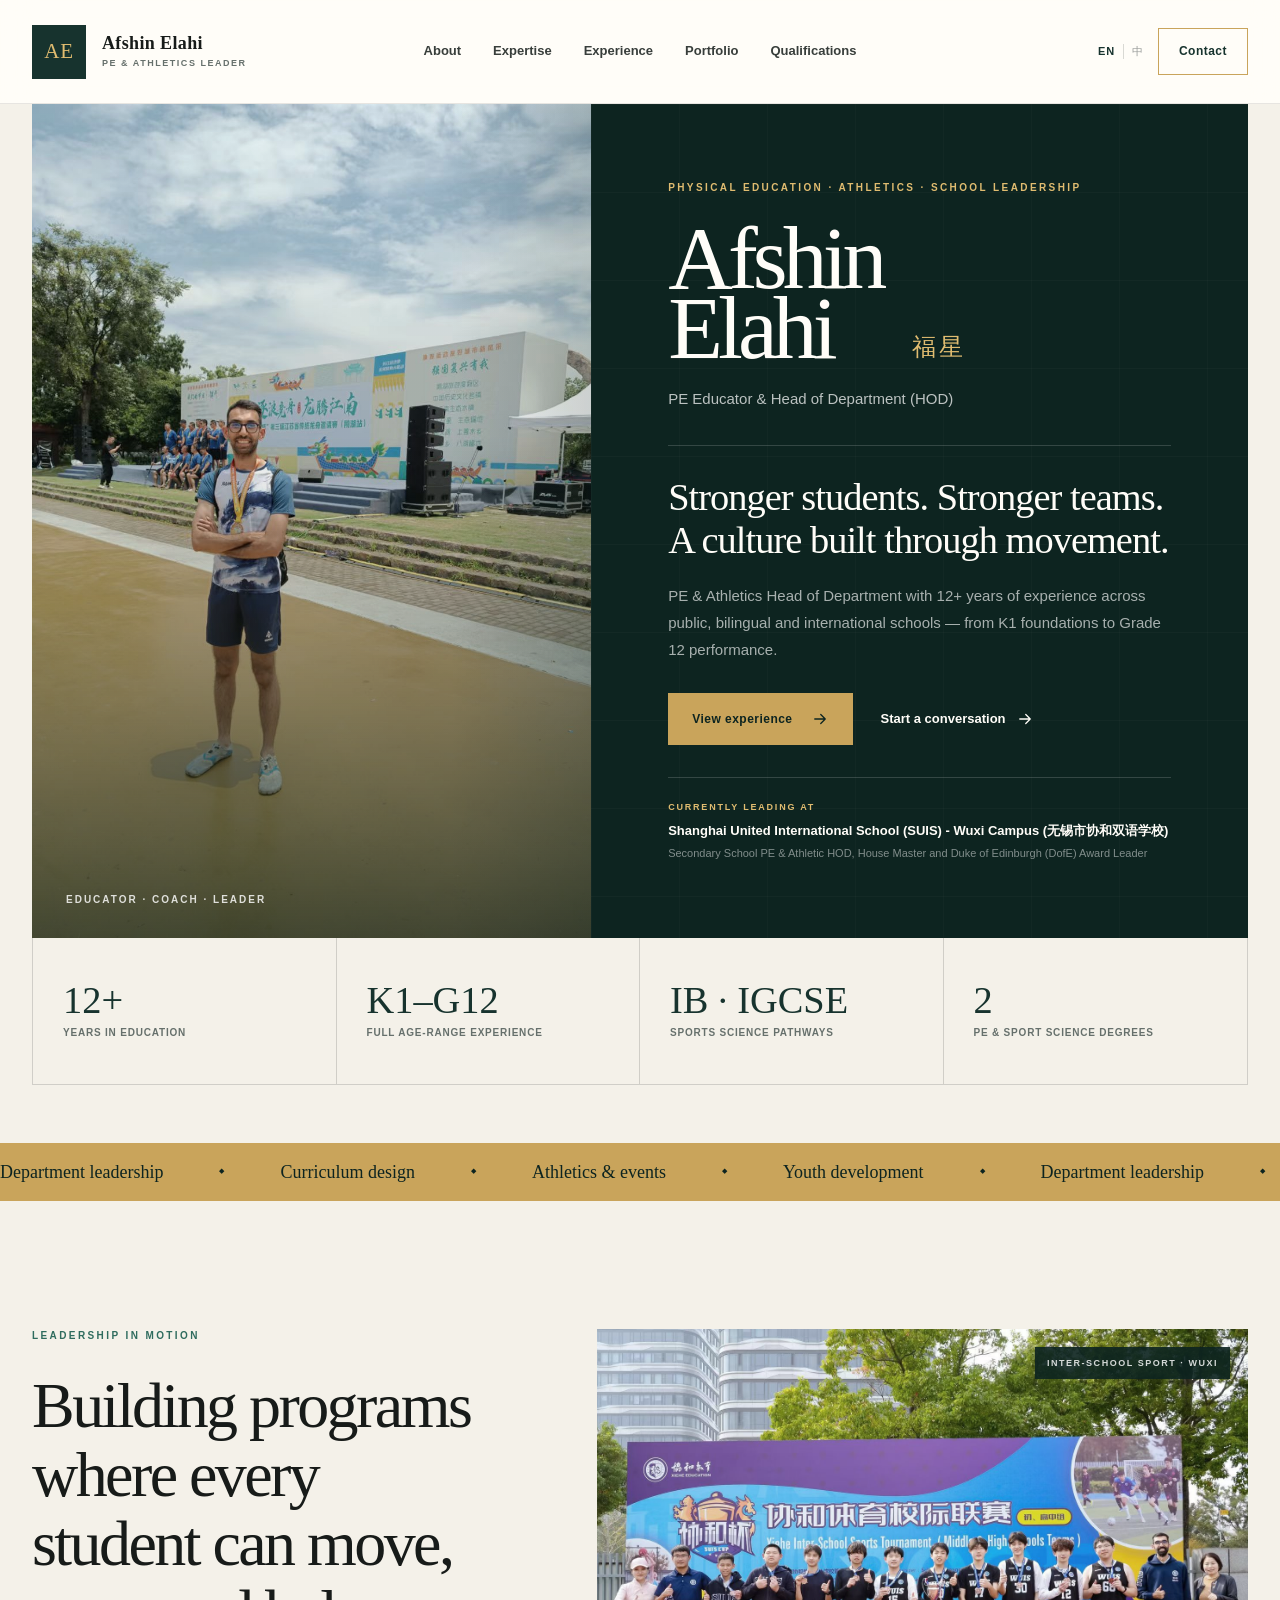
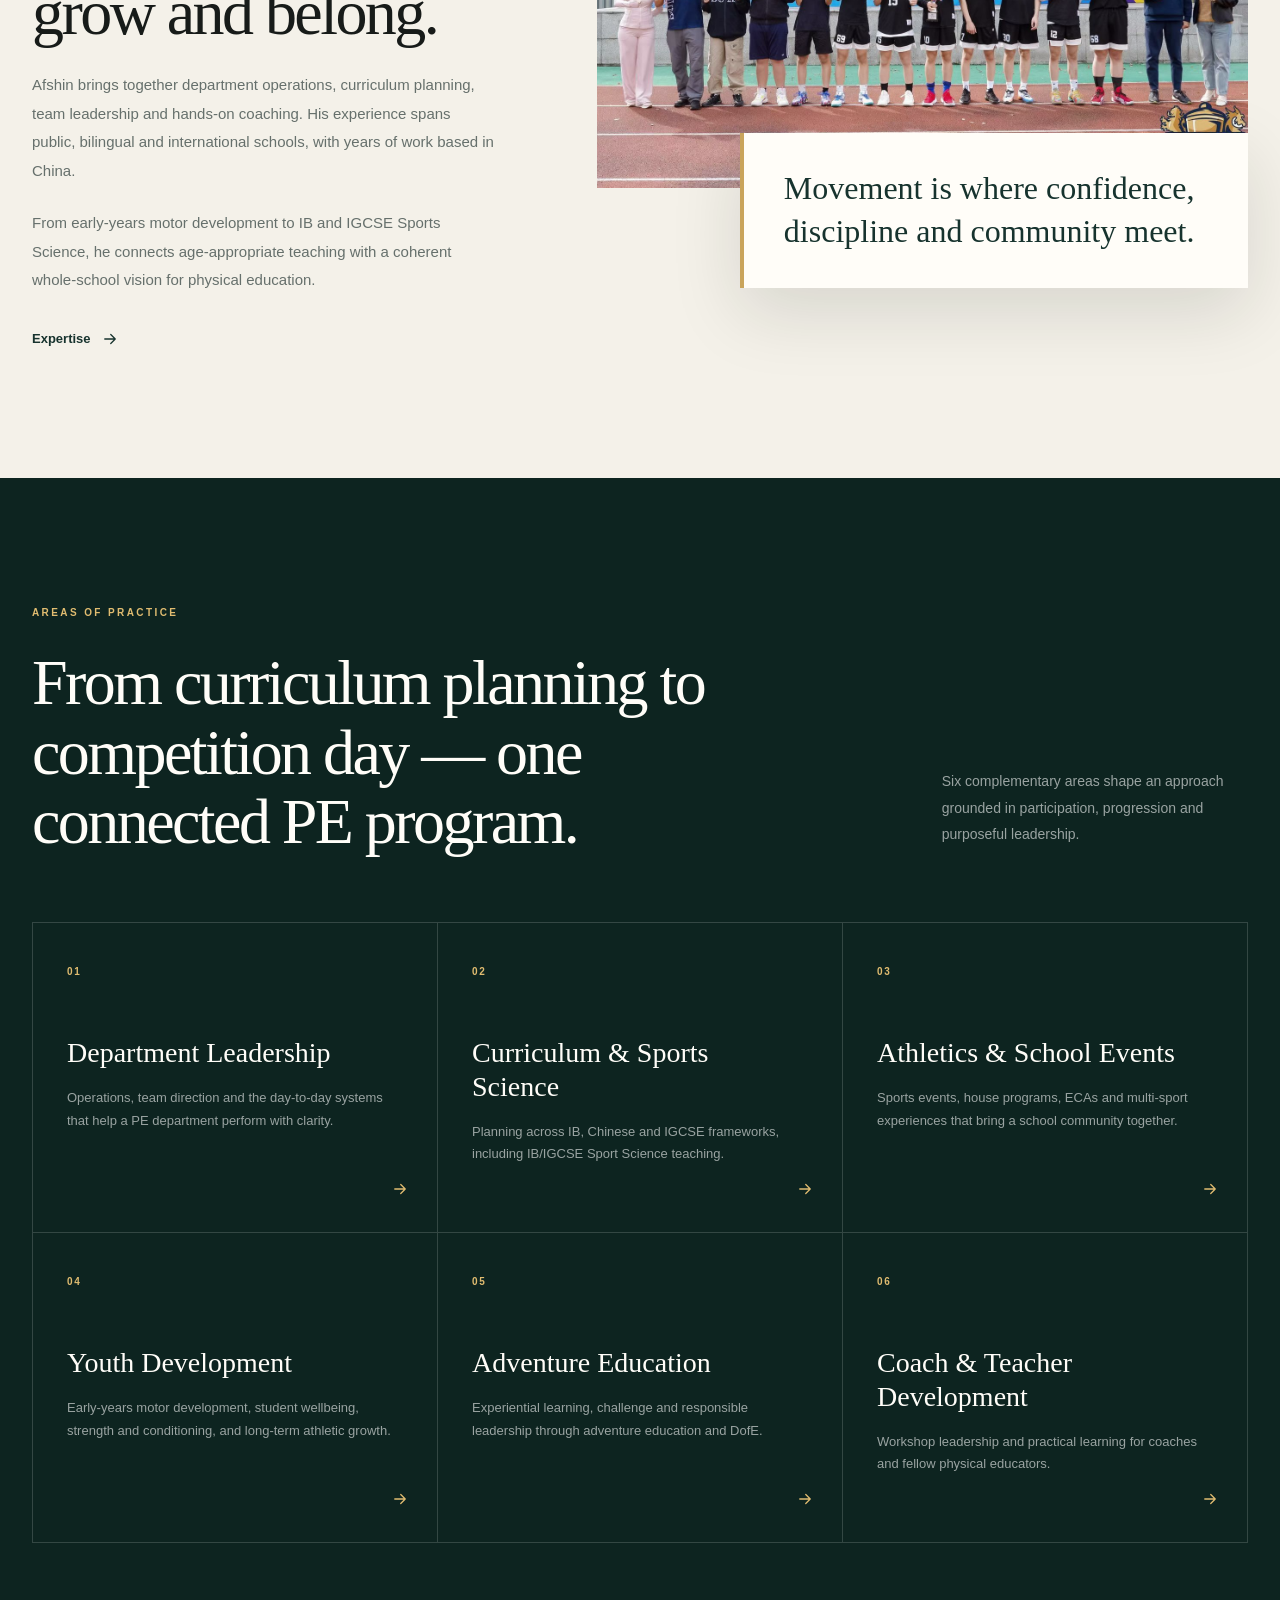
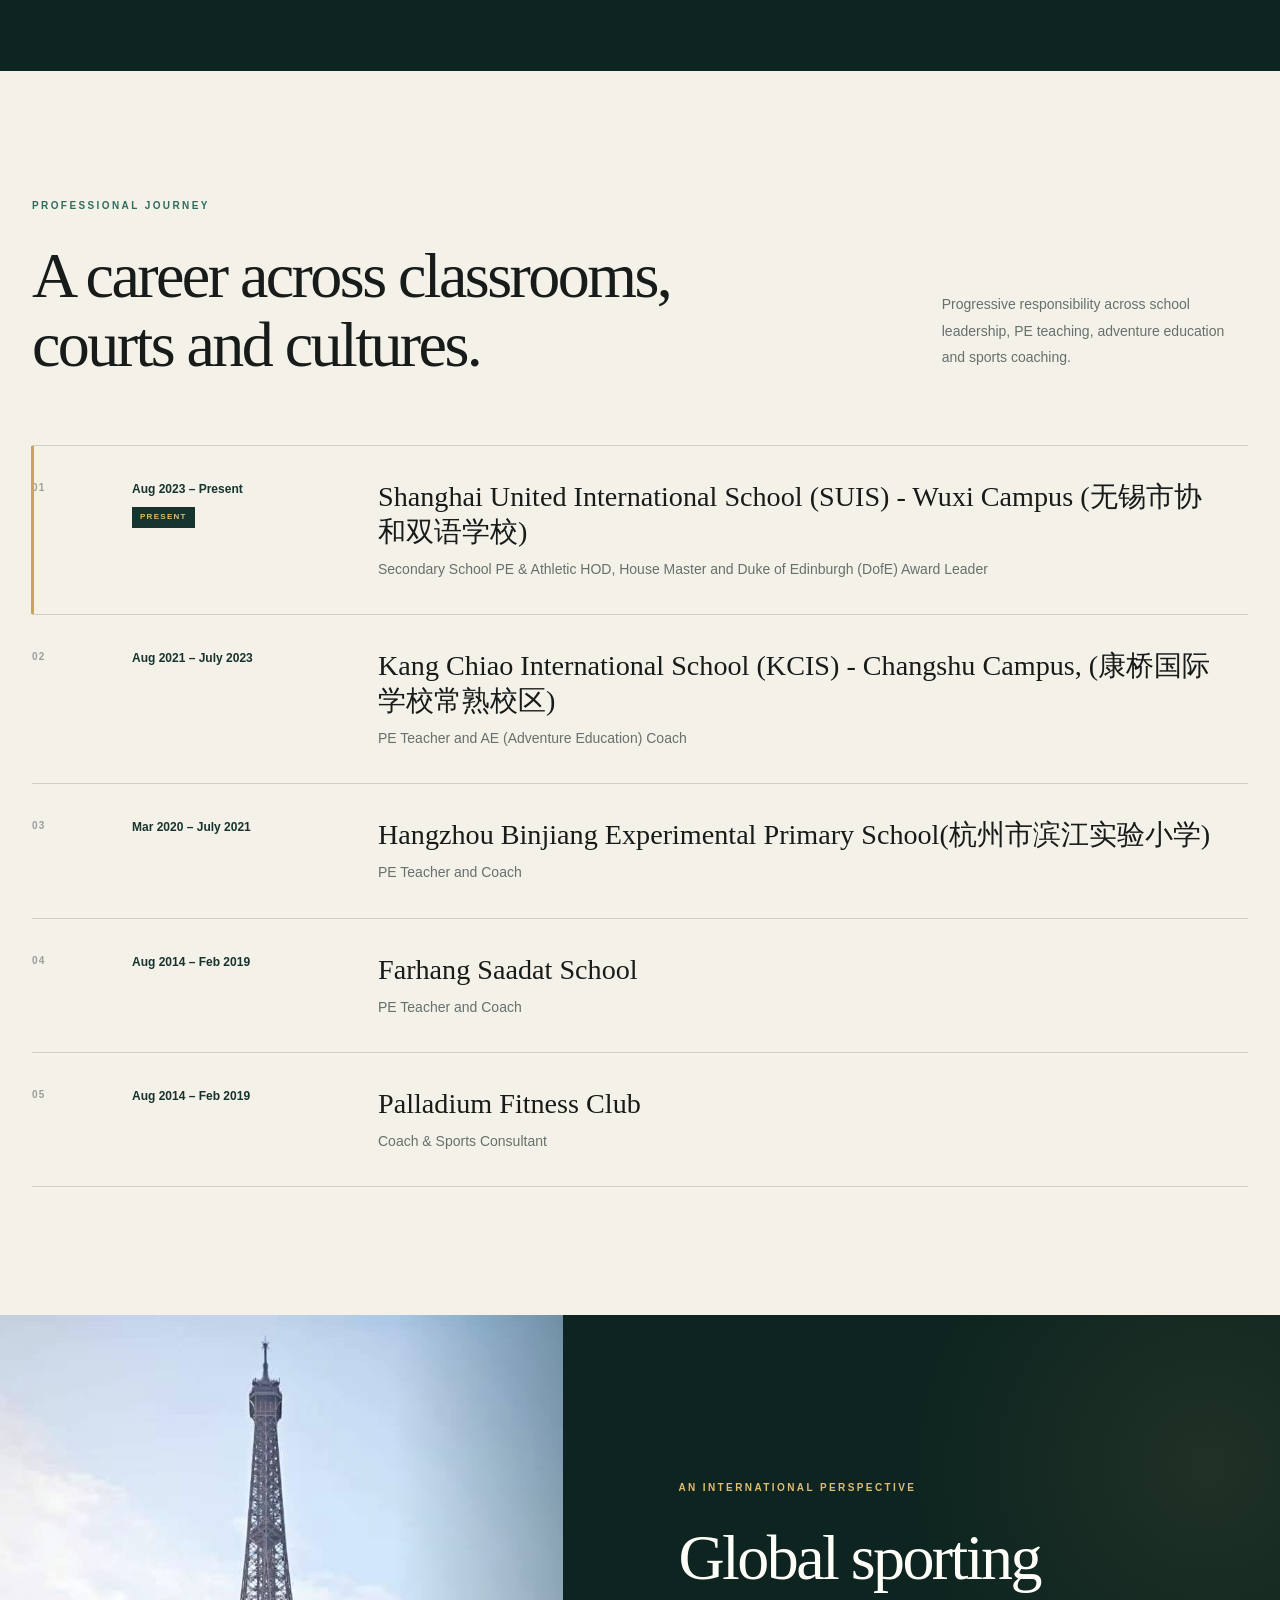
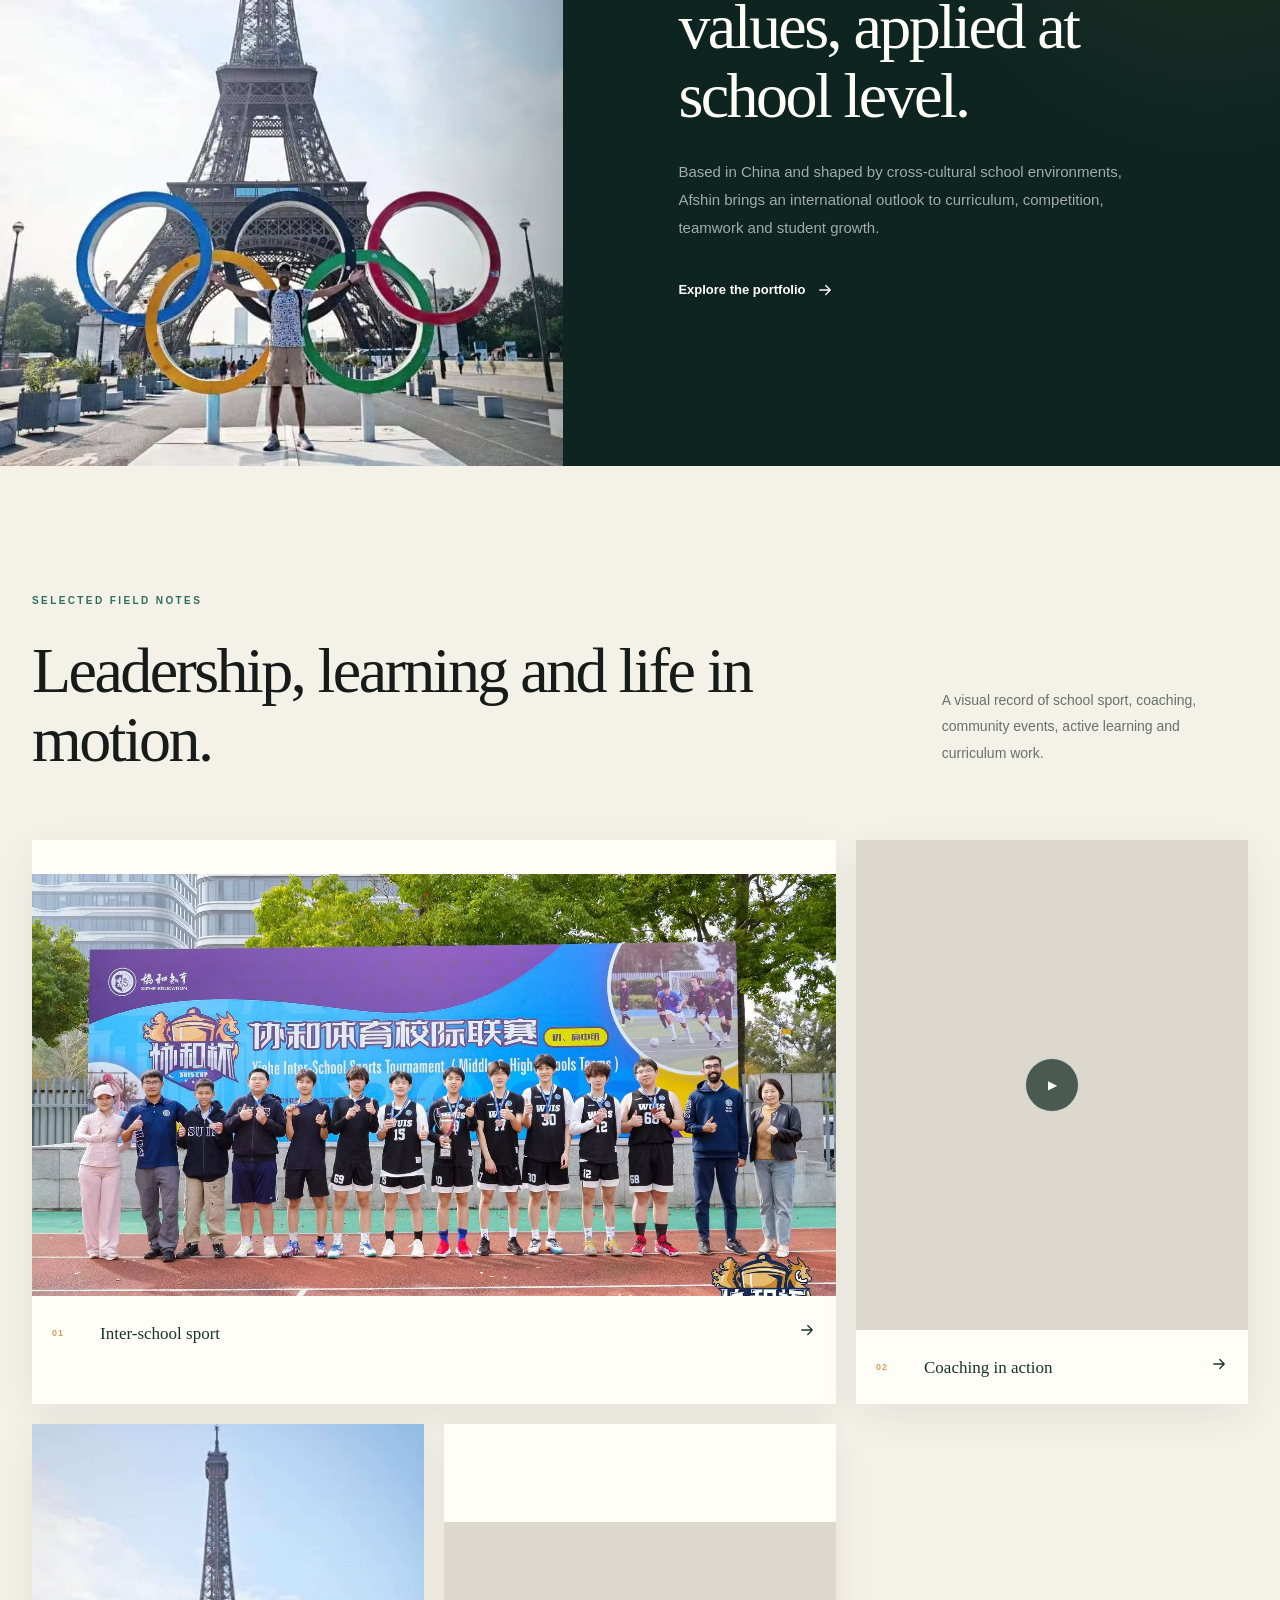
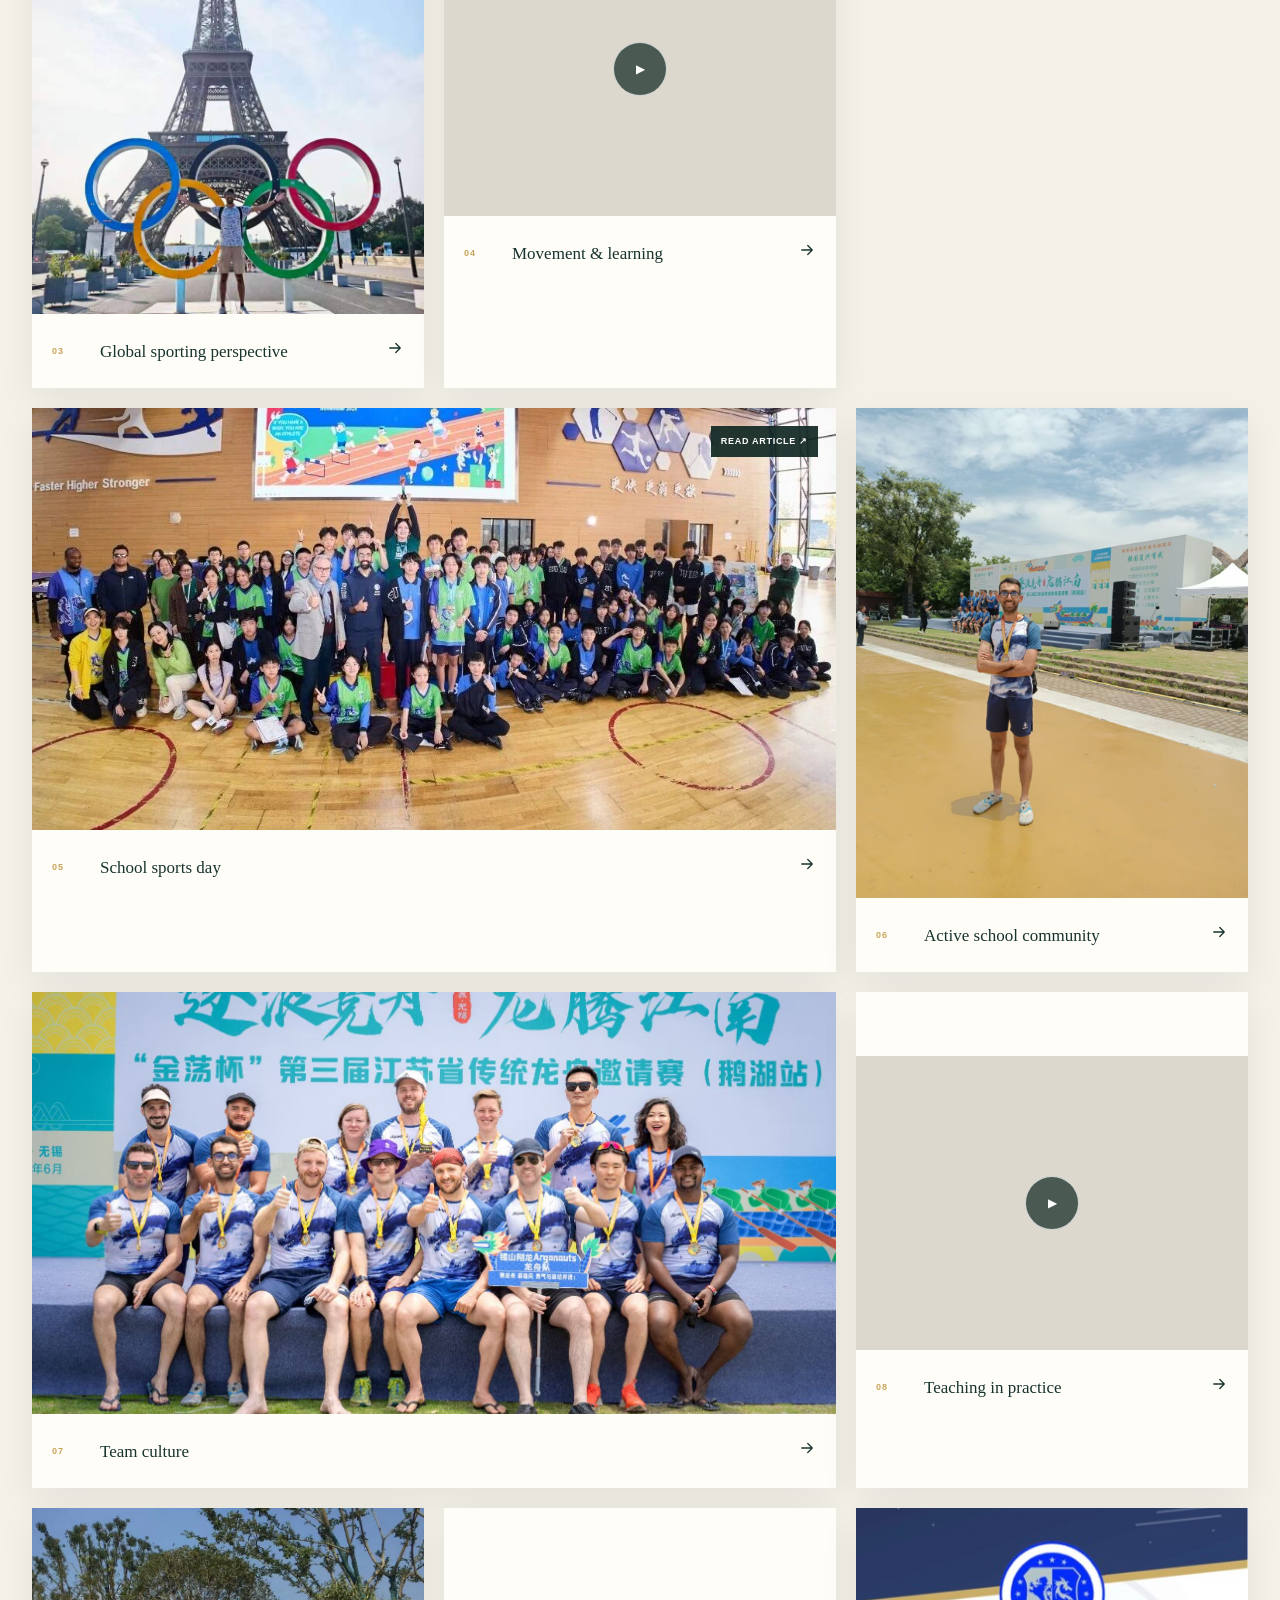
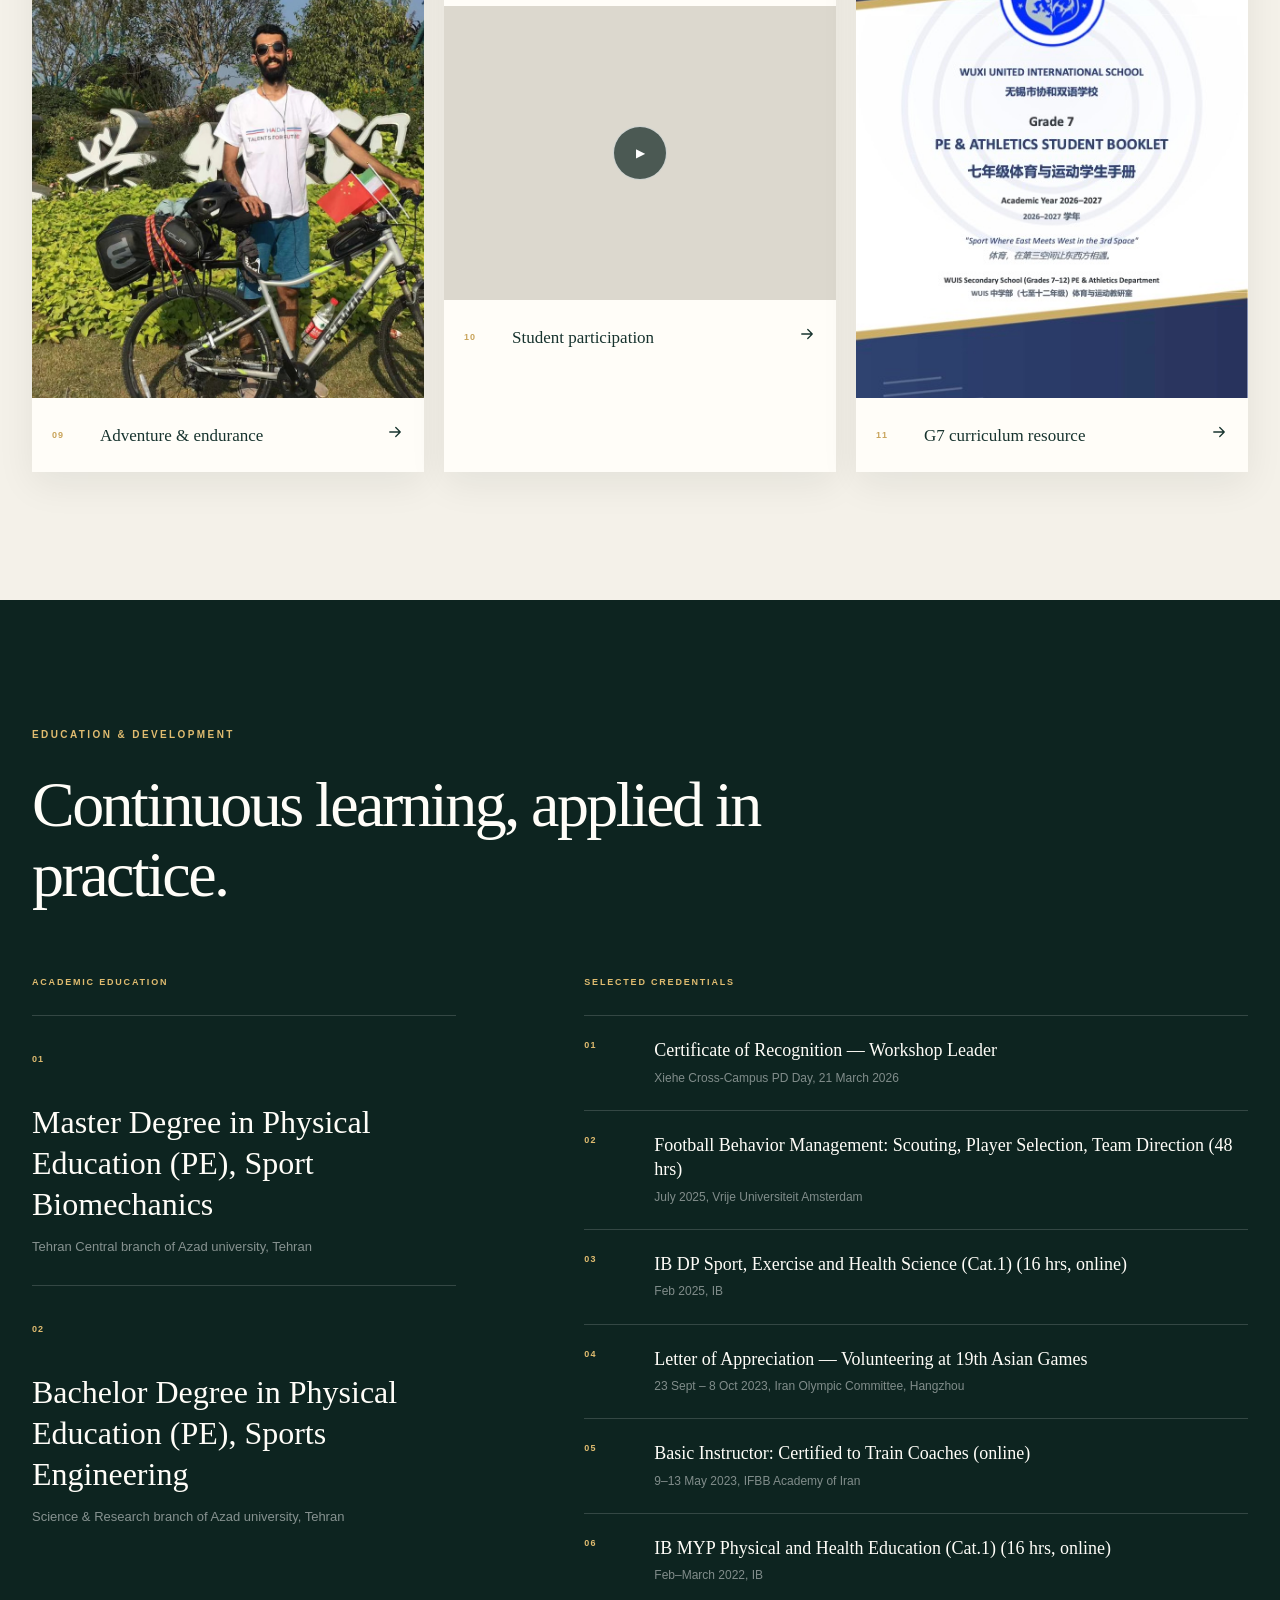
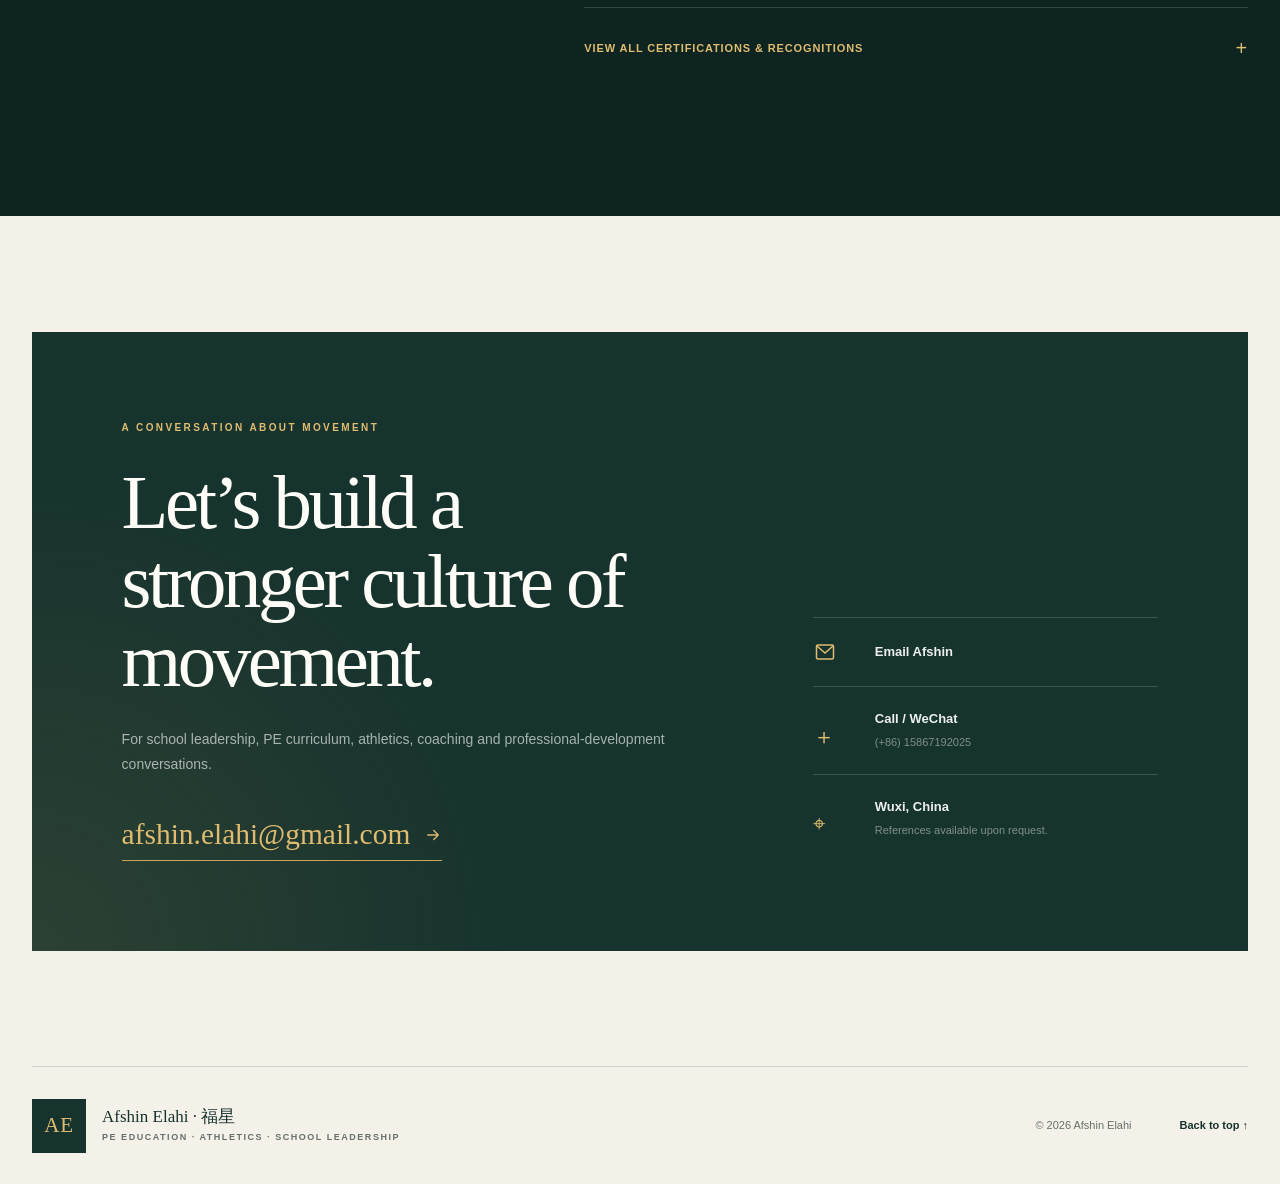
==== commit 925fa716: "Revert "align portfolio with SUIS visual identity" This reverts commit 3a9599f2109bb45b302bbc5483b39" ====
--- a/index.html
+++ b/index.html
@@ -3,35 +3,19 @@
 <head>
   <meta charset="UTF-8" />
   <meta name="viewport" content="width=device-width, initial-scale=1.0" />
-  <title>Afshin Elahi (福星) — PE Educator &amp; HOD</title>
-  <meta name="description" content="Afshin Elahi — PE Educator & Head of Department. 12 years of experience in public, bilingual and international schools." />
-  <link rel="icon" href="data:image/svg+xml,<svg xmlns='http://www.w3.org/2000/svg' viewBox='0 0 100 100'><text y='.9em' font-size='90'>🏅</text></svg>" />
-  <link rel="stylesheet" href="style.css?v=20260920c" />
+  <meta name="theme-color" content="#132a27" />
+  <title>Afshin Elahi (福星) — PE &amp; Athletics Leader</title>
+  <meta
+    name="description"
+    content="Afshin Elahi — PE & Athletics Head of Department with 12+ years of experience across public, bilingual and international schools."
+  />
+  <link rel="icon" href="data:image/svg+xml,<svg xmlns='http://www.w3.org/2000/svg' viewBox='0 0 100 100'><rect width='100' height='100' rx='20' fill='%23132a27'/><text x='50' y='68' font-size='52' text-anchor='middle' fill='%23d9a441' font-family='Georgia'>AE</text></svg>" />
+  <link rel="stylesheet" href="style.css?v=20261010" />
 </head>
 <body>
-  <!-- 背景特效层 -->
-  <div class="aurora" aria-hidden="true">
-    <div class="blob blob-1"></div>
-    <div class="blob blob-2"></div>
-    <div class="blob blob-3"></div>
-  </div>
-  <canvas id="particles" aria-hidden="true"></canvas>
-  <div class="grain" aria-hidden="true"></div>
-  <div id="cursor-glow" aria-hidden="true"></div>
-  <div id="scroll-progress" aria-hidden="true"></div>
-
-  <!-- 语言切换 -->
-  <button id="lang-toggle" aria-label="Switch language / 切换语言">
-    <span class="lang-opt" data-lang="en">EN</span>
-    <span class="lang-divider"></span>
-    <span class="lang-opt" data-lang="zh">中</span>
-    <span class="lang-slider"></span>
-  </button>
-
-  <!-- 页面主体（由 app.js 渲染） -->
-  <main id="app"></main>
-
-  <script src="content.js?v=20260920c"></script>
-  <script src="app.js?v=20260920c"></script>
+  <a class="skip-link" href="#main-content">Skip to main content</a>
+  <div id="app"></div>
+  <script src="content.js?v=20261010"></script>
+  <script src="app.js?v=20261010"></script>
 </body>
 </html>
--- a/style.css
+++ b/style.css
@@ -1,448 +1,1679 @@
-/* ============================================================
-   Afshin Elahi — Resume & Portfolio
-   Dark sporty theme · aurora gradients · glassmorphism
-   No external fonts/CDN — 100% self-hosted, China-friendly.
-   ============================================================ */
-
 :root {
-  --bg: #070b14;
-  --bg-soft: #0c1222;
-  --ink: #eef2ff;
-  --ink-dim: #9aa7c7;
-  --ink-faint: #5f6b8c;
-  --orange: #ff7a1a;
-  --green: #2ee59d;
-  --blue: #4d8dff;
-  --purple: #a06bff;
-  --card: rgba(255, 255, 255, 0.045);
-  --card-border: rgba(255, 255, 255, 0.09);
-  --grad-hot: linear-gradient(100deg, var(--orange), #ffb347 40%, var(--green) 75%, var(--blue));
-  --radius: 18px;
-  --font-sans: -apple-system, BlinkMacSystemFont, "Segoe UI", "PingFang SC",
-    "Hiragino Sans GB", "Microsoft YaHei", Roboto, Helvetica, Arial, sans-serif;
-  --font-serif: Georgia, "Times New Roman", "Songti SC", serif;
-  --ease-spring: cubic-bezier(0.22, 1.2, 0.36, 1);
-  --ease-out: cubic-bezier(0.16, 1, 0.3, 1);
-}
-
-* { margin: 0; padding: 0; box-sizing: border-box; }
-
-html { scroll-behavior: smooth; }
+  --paper: #f4f1e9;
+  --paper-deep: #e9e3d7;
+  --white: #fffdf8;
+  --ink: #171b19;
+  --muted: #66706c;
+  --forest: #17332e;
+  --forest-deep: #0d2420;
+  --forest-soft: #23473f;
+  --gold: #c9a45b;
+  --gold-bright: #e0bc70;
+  --line: rgba(23, 27, 25, 0.16);
+  --light-line: rgba(255, 255, 255, 0.16);
+  --serif: Georgia, "Times New Roman", "Songti SC", "STSong", serif;
+  --sans: -apple-system, BlinkMacSystemFont, "Segoe UI", "PingFang SC", "Hiragino Sans GB",
+    "Microsoft YaHei", Helvetica, Arial, sans-serif;
+  --ease: cubic-bezier(0.2, 0.72, 0.24, 1);
+  --shell: min(1400px, calc(100% - 64px));
+}
+
+* {
+  box-sizing: border-box;
+  margin: 0;
+  padding: 0;
+}
+
+html {
+  scroll-behavior: smooth;
+  scroll-padding-top: 112px;
+}
 
 body {
-  background: var(--bg);
+  background: var(--paper);
   color: var(--ink);
-  font-family: var(--font-sans);
-  line-height: 1.7;
+  font-family: var(--sans);
+  line-height: 1.6;
   overflow-x: hidden;
   -webkit-font-smoothing: antialiased;
 }
 
-::selection { background: rgba(255, 122, 26, 0.35); color: #fff; }
-
-/* ---------------- 背景特效 ---------------- */
-.aurora { position: fixed; inset: 0; z-index: 0; overflow: hidden; pointer-events: none; }
-.blob { position: absolute; border-radius: 50%; filter: blur(90px); opacity: 0.5; will-change: transform; }
-.blob-1 {
-  width: 55vw; height: 55vw; top: -18vw; left: -12vw;
-  background: radial-gradient(circle, rgba(255, 122, 26, 0.55), transparent 65%);
-  animation: drift1 26s ease-in-out infinite alternate;
-}
-.blob-2 {
-  width: 48vw; height: 48vw; top: 25vh; right: -16vw;
-  background: radial-gradient(circle, rgba(46, 229, 157, 0.4), transparent 65%);
-  animation: drift2 32s ease-in-out infinite alternate;
-}
-.blob-3 {
-  width: 44vw; height: 44vw; bottom: -20vw; left: 22vw;
-  background: radial-gradient(circle, rgba(77, 141, 255, 0.42), transparent 65%);
-  animation: drift3 38s ease-in-out infinite alternate;
-}
-@keyframes drift1 { to { transform: translate(9vw, 12vh) scale(1.15); } }
-@keyframes drift2 { to { transform: translate(-10vw, -9vh) scale(0.9); } }
-@keyframes drift3 { to { transform: translate(-7vw, -12vh) scale(1.2); } }
-
-#particles { position: fixed; inset: 0; z-index: 1; pointer-events: none; }
-
-.grain {
-  position: fixed; inset: -50%; z-index: 2; pointer-events: none; opacity: 0.05;
-  background-image: url("data:image/svg+xml,%3Csvg xmlns='http://www.w3.org/2000/svg' width='300' height='300'%3E%3Cfilter id='n'%3E%3CfeTurbulence type='fractalNoise' baseFrequency='0.9' numOctaves='2'/%3E%3C/filter%3E%3Crect width='100%25' height='100%25' filter='url(%23n)'/%3E%3C/svg%3E");
-  animation: grain 8s steps(10) infinite;
-}
-@keyframes grain {
-  0%, 100% { transform: translate(0, 0); } 20% { transform: translate(-4%, 3%); }
-  40% { transform: translate(3%, -4%); } 60% { transform: translate(-3%, -2%); }
-  80% { transform: translate(4%, 4%); }
-}
-
-#cursor-glow {
-  position: fixed; z-index: 3; width: 520px; height: 520px; border-radius: 50%;
-  pointer-events: none; left: 0; top: 0; transform: translate(-50%, -50%);
-  background: radial-gradient(circle, rgba(255, 179, 71, 0.09), rgba(77, 141, 255, 0.05) 45%, transparent 70%);
-  transition: opacity 0.4s; opacity: 0;
-}
-
-#scroll-progress {
-  position: fixed; top: 0; left: 0; height: 3px; width: 0%;
-  background: var(--grad-hot); z-index: 100; border-radius: 0 3px 3px 0;
-  box-shadow: 0 0 12px rgba(255, 122, 26, 0.6);
-}
-
-/* ---------------- 语言切换 ---------------- */
-#lang-toggle {
-  position: fixed; top: 22px; right: 26px; z-index: 200;
-  display: flex; align-items: center; gap: 2px;
-  padding: 5px; border-radius: 999px; cursor: pointer;
-  background: rgba(12, 18, 34, 0.72); border: 1px solid var(--card-border);
-  backdrop-filter: blur(14px); -webkit-backdrop-filter: blur(14px);
-  font-family: var(--font-sans); transition: border-color 0.3s, box-shadow 0.3s;
-}
-#lang-toggle:hover { border-color: rgba(255, 122, 26, 0.5); box-shadow: 0 0 24px rgba(255, 122, 26, 0.18); }
-.lang-opt {
-  position: relative; z-index: 2; padding: 6px 16px; border-radius: 999px;
-  font-size: 13px; font-weight: 700; letter-spacing: 0.06em;
-  color: var(--ink-dim); transition: color 0.35s; user-select: none;
-}
-.lang-opt.active { color: #0b0f1c; }
-.lang-divider { width: 1px; height: 16px; background: rgba(255, 255, 255, 0.14); z-index: 2; }
-.lang-slider {
-  position: absolute; z-index: 1; top: 5px; left: 5px; height: calc(100% - 10px);
-  width: calc(50% - 6px); border-radius: 999px; background: var(--grad-hot);
-  transition: transform 0.45s var(--ease-spring);
-}
-#lang-toggle[data-lang="zh"] .lang-slider { transform: translateX(calc(100% + 2px)); }
-
-/* ---------------- 布局骨架 ---------------- */
-main { position: relative; z-index: 5; }
-.wrap { max-width: 1080px; margin: 0 auto; padding: 0 28px; }
-
-section { padding: 110px 0 30px; position: relative; }
-
-.section-head { display: flex; align-items: baseline; gap: 18px; margin-bottom: 44px; }
-.section-index {
-  font-family: var(--font-serif); font-style: italic; font-size: 15px;
-  color: var(--orange); letter-spacing: 0.12em;
-}
-.section-title {
-  font-size: clamp(28px, 4.2vw, 42px); font-weight: 800; letter-spacing: -0.01em;
-  background: linear-gradient(120deg, #fff 30%, var(--ink-dim));
-  -webkit-background-clip: text; background-clip: text; -webkit-text-fill-color: transparent;
-}
-.section-line { flex: 1; height: 1px; background: linear-gradient(90deg, var(--card-border), transparent); }
-
-/* 滚动显现 */
-.reveal { opacity: 0; transform: translateY(36px); transition: opacity 0.9s var(--ease-out), transform 0.9s var(--ease-out); }
-.reveal.in { opacity: 1; transform: none; }
-.reveal-d1 { transition-delay: 0.08s; } .reveal-d2 { transition-delay: 0.16s; }
-.reveal-d3 { transition-delay: 0.24s; } .reveal-d4 { transition-delay: 0.32s; }
-
-/* ---------------- Hero ---------------- */
-.hero { min-height: 100vh; display: flex; flex-direction: column; justify-content: center; padding-top: 80px; }
-.hero-badge {
-  display: inline-flex; align-items: center; gap: 10px; align-self: flex-start;
-  padding: 7px 16px; border-radius: 999px; margin-bottom: 26px;
-  background: var(--card); border: 1px solid var(--card-border);
-  font-size: 13px; color: var(--ink-dim); letter-spacing: 0.05em;
-}
-.hero-badge .dot { width: 8px; height: 8px; border-radius: 50%; background: var(--green); box-shadow: 0 0 10px var(--green); animation: pulse 2.2s infinite; }
-@keyframes pulse { 50% { opacity: 0.35; transform: scale(0.8); } }
-
-.hero-name {
-  font-size: clamp(52px, 9.5vw, 108px); font-weight: 900; line-height: 1.02;
-  letter-spacing: -0.03em; margin-bottom: 6px;
-  background: var(--grad-hot); background-size: 220% 100%;
-  -webkit-background-clip: text; background-clip: text; -webkit-text-fill-color: transparent;
-  animation: gradient-flow 7s ease-in-out infinite alternate;
-}
-@keyframes gradient-flow { to { background-position: 100% 0; } }
+body.modal-open,
+body.menu-open {
+  overflow: hidden;
+}
+
+img,
+video {
+  display: block;
+  max-width: 100%;
+}
+
+button,
+a,
+summary {
+  font: inherit;
+}
+
+a {
+  color: inherit;
+}
+
+button {
+  color: inherit;
+}
+
+::selection {
+  background: var(--gold);
+  color: var(--forest-deep);
+}
+
+.page-shell {
+  width: var(--shell);
+  margin-inline: auto;
+}
+
+.skip-link {
+  position: fixed;
+  z-index: 1000;
+  left: 24px;
+  top: 16px;
+  padding: 10px 16px;
+  background: var(--white);
+  color: var(--forest);
+  transform: translateY(-160%);
+  transition: transform 0.2s;
+}
+
+.skip-link:focus {
+  transform: translateY(0);
+}
+
+.site-header {
+  position: sticky;
+  z-index: 100;
+  top: 0;
+  min-height: 104px;
+  padding: 0 max(32px, calc((100vw - 1400px) / 2));
+  display: grid;
+  grid-template-columns: minmax(250px, 1fr) auto minmax(250px, 1fr);
+  align-items: center;
+  gap: 28px;
+  background: rgba(255, 253, 248, 0.96);
+  border-bottom: 1px solid rgba(23, 27, 25, 0.1);
+  backdrop-filter: blur(16px);
+}
+
+.brand,
+.footer-brand {
+  display: inline-flex;
+  align-items: center;
+  gap: 16px;
+  text-decoration: none;
+}
+
+.brand-mark {
+  width: 54px;
+  height: 54px;
+  flex: 0 0 auto;
+  display: grid;
+  place-items: center;
+  background: var(--forest);
+  color: var(--gold-bright);
+  font: 400 21px/1 var(--serif);
+  letter-spacing: 0.03em;
+}
+
+.brand-copy {
+  display: flex;
+  flex-direction: column;
+  gap: 2px;
+}
+
+.brand-copy strong {
+  font: 600 18px/1.2 var(--serif);
+  letter-spacing: 0.02em;
+}
+
+.brand-copy small,
+.footer-brand small {
+  color: var(--muted);
+  font-size: 9px;
+  font-weight: 700;
+  letter-spacing: 0.17em;
+  text-transform: uppercase;
+}
+
+.desktop-nav {
+  display: flex;
+  align-items: center;
+  gap: 32px;
+}
+
+.desktop-nav a {
+  position: relative;
+  padding-block: 40px;
+  color: #383e3b;
+  font-size: 13px;
+  font-weight: 600;
+  text-decoration: none;
+}
+
+.desktop-nav a::after {
+  position: absolute;
+  right: 0;
+  bottom: 27px;
+  left: 0;
+  height: 1px;
+  background: var(--gold);
+  content: "";
+  transform: scaleX(0);
+  transform-origin: right;
+  transition: transform 0.3s var(--ease);
+}
+
+.desktop-nav a:hover::after,
+.desktop-nav a:focus-visible::after {
+  transform: scaleX(1);
+  transform-origin: left;
+}
+
+.header-actions {
+  display: flex;
+  justify-content: flex-end;
+  align-items: center;
+  gap: 14px;
+}
+
+.language-toggle {
+  display: inline-flex;
+  align-items: center;
+  gap: 8px;
+  border: 0;
+  background: transparent;
+  cursor: pointer;
+  font-size: 11px;
+  letter-spacing: 0.08em;
+}
+
+.language-toggle span {
+  color: #999c9a;
+}
+
+.language-toggle span.active {
+  color: var(--forest);
+  font-weight: 800;
+}
+
+.language-toggle i {
+  width: 1px;
+  height: 15px;
+  background: var(--line);
+}
+
+.header-contact {
+  padding: 13px 20px;
+  border: 1px solid var(--gold);
+  color: var(--forest);
+  font-size: 12px;
+  font-weight: 700;
+  letter-spacing: 0.04em;
+  text-decoration: none;
+  transition: background 0.25s, color 0.25s;
+}
+
+.header-contact:hover {
+  background: var(--forest);
+  color: var(--white);
+}
+
+.menu-toggle,
+.mobile-nav {
+  display: none;
+}
+
+.hero {
+  display: grid;
+  grid-template-columns: minmax(0, 46%) minmax(0, 54%);
+  min-height: calc(100svh - 104px);
+  max-height: 900px;
+  overflow: hidden;
+  background: var(--forest-deep);
+}
+
+.hero-photo {
+  position: relative;
+  min-height: 680px;
+  overflow: hidden;
+  background: #c7c1b6;
+}
+
+.hero-photo img {
+  width: 100%;
+  height: 100%;
+  object-fit: cover;
+  object-position: 50% 42%;
+  filter: saturate(0.82) contrast(1.02);
+  transition: transform 1.2s var(--ease);
+}
+
+.hero:hover .hero-photo img {
+  transform: scale(1.015);
+}
+
+.hero-photo-shade {
+  position: absolute;
+  inset: 0;
+  background:
+    linear-gradient(180deg, rgba(8, 27, 22, 0.04) 40%, rgba(8, 27, 22, 0.7) 100%),
+    linear-gradient(90deg, transparent 75%, rgba(13, 36, 32, 0.18));
+}
+
+.hero-photo-label {
+  position: absolute;
+  right: 34px;
+  bottom: 30px;
+  left: 34px;
+  color: rgba(255, 255, 255, 0.82);
+  font-size: 10px;
+  font-weight: 700;
+  letter-spacing: 0.2em;
+  text-transform: uppercase;
+}
+
+.hero-content {
+  position: relative;
+  display: flex;
+  min-height: 680px;
+  padding: clamp(54px, 6vw, 98px);
+  flex-direction: column;
+  justify-content: center;
+  background:
+    linear-gradient(rgba(255, 255, 255, 0.025) 1px, transparent 1px),
+    linear-gradient(90deg, rgba(255, 255, 255, 0.02) 1px, transparent 1px),
+    var(--forest-deep);
+  background-size: 88px 88px;
+  color: var(--white);
+}
+
+.eyebrow {
+  margin-bottom: 28px;
+  color: var(--gold-bright);
+  font-size: 10px;
+  font-weight: 800;
+  letter-spacing: 0.24em;
+  line-height: 1.4;
+  text-transform: uppercase;
+}
+
+.eyebrow.green {
+  color: #2f6c5e;
+}
+
+.eyebrow.gold {
+  color: var(--gold-bright);
+}
+
+.hero-name-row {
+  display: flex;
+  align-items: flex-end;
+  gap: 30px;
+}
+
+.hero h1 {
+  font: 400 clamp(68px, 7vw, 108px)/0.78 var(--serif);
+  letter-spacing: -0.055em;
+}
 
 .hero-cn {
-  font-family: var(--font-serif); font-size: clamp(20px, 3vw, 30px);
-  color: var(--ink-dim); letter-spacing: 0.5em; margin-bottom: 20px;
-}
-.hero-title { font-size: clamp(19px, 2.6vw, 27px); font-weight: 600; color: var(--ink); margin-bottom: 30px; }
-.hero-title .accent { color: var(--orange); }
-
-.hero-contacts { display: flex; flex-wrap: wrap; gap: 12px; margin-bottom: 52px; }
-.chip {
-  display: inline-flex; align-items: center; gap: 9px; padding: 10px 18px;
-  border-radius: 999px; background: var(--card); border: 1px solid var(--card-border);
-  font-size: 14px; color: var(--ink-dim); text-decoration: none;
-  backdrop-filter: blur(8px); transition: transform 0.35s var(--ease-spring), border-color 0.3s, color 0.3s;
-}
-.chip:hover { transform: translateY(-3px); border-color: rgba(46, 229, 157, 0.55); color: var(--ink); }
-.chip .ico { font-size: 15px; }
-.chip b { color: var(--ink); font-weight: 600; }
-
-.hero-stats { display: grid; grid-template-columns: repeat(auto-fit, minmax(140px, 1fr)); gap: 14px; max-width: 760px; }
-.stat {
-  padding: 20px 18px; border-radius: var(--radius);
-  background: var(--card); border: 1px solid var(--card-border);
-  backdrop-filter: blur(10px); text-align: center;
-  transition: transform 0.4s var(--ease-spring), border-color 0.3s;
-}
-.stat:hover { transform: translateY(-5px) scale(1.02); border-color: rgba(77, 141, 255, 0.45); }
-.stat-num {
-  font-size: 34px; font-weight: 900; line-height: 1.1;
-  background: var(--grad-hot); -webkit-background-clip: text; background-clip: text; -webkit-text-fill-color: transparent;
-}
-.stat-label { font-size: 12.5px; color: var(--ink-dim); margin-top: 4px; letter-spacing: 0.03em; }
-
-.scroll-hint {
-  position: absolute; bottom: 34px; left: 50%; transform: translateX(-50%);
-  display: flex; flex-direction: column; align-items: center; gap: 8px;
-  font-size: 12px; color: var(--ink-faint); letter-spacing: 0.2em; text-transform: uppercase;
-}
-.scroll-hint .wheel {
-  width: 24px; height: 38px; border: 1.5px solid var(--ink-faint); border-radius: 14px; position: relative;
-}
-.scroll-hint .wheel::after {
-  content: ""; position: absolute; left: 50%; top: 7px; width: 4px; height: 8px;
-  margin-left: -2px; border-radius: 4px; background: var(--orange);
-  animation: wheel 1.8s ease-in-out infinite;
-}
-@keyframes wheel { 60% { transform: translateY(14px); opacity: 0; } 100% { transform: translateY(14px); opacity: 0; } }
-
-/* ---------------- 跑马灯 ---------------- */
-.marquee-band {
-  position: relative; z-index: 5; padding: 18px 0; overflow: hidden;
-  border-top: 1px solid var(--card-border); border-bottom: 1px solid var(--card-border);
-  background: rgba(12, 18, 34, 0.5); backdrop-filter: blur(6px);
-  transform: rotate(-1.2deg) scale(1.02); margin: 40px 0 10px;
-}
-.marquee-track { display: flex; gap: 44px; width: max-content; animation: marquee 30s linear infinite; }
-.marquee-band:hover .marquee-track { animation-play-state: paused; }
-.marquee-item {
-  font-weight: 800; font-size: 15px; letter-spacing: 0.14em; white-space: nowrap;
-  color: var(--ink-faint); display: flex; align-items: center; gap: 44px;
-}
-.marquee-item::after { content: "◆"; color: var(--orange); font-size: 10px; }
-@keyframes marquee { to { transform: translateX(-50%); } }
-
-/* ---------------- 概述 ---------------- */
-.summary-card {
-  position: relative; border-radius: var(--radius); padding: 38px 40px;
-  background: var(--card); border: 1px solid var(--card-border);
-  backdrop-filter: blur(14px); overflow: hidden;
-}
-.summary-card::before {
-  content: ""; position: absolute; inset: 0; border-radius: inherit; padding: 1px;
-  background: linear-gradient(140deg, rgba(255, 122, 26, 0.5), transparent 30%, transparent 70%, rgba(46, 229, 157, 0.4));
-  -webkit-mask: linear-gradient(#000 0 0) content-box, linear-gradient(#000 0 0);
-  -webkit-mask-composite: xor; mask-composite: exclude; pointer-events: none;
-}
-.summary-item { display: flex; gap: 16px; padding: 14px 0; }
-.summary-item + .summary-item { border-top: 1px dashed rgba(255, 255, 255, 0.07); }
-.summary-arrow { color: var(--orange); font-size: 17px; line-height: 1.7; flex-shrink: 0; }
-.summary-item p { color: var(--ink-dim); font-size: 15.5px; }
-.summary-item p strong { color: var(--ink); }
-
-/* ---------------- 经历时间线 ---------------- */
-.timeline { position: relative; padding-left: 34px; }
-.timeline::before {
-  content: ""; position: absolute; left: 8px; top: 6px; bottom: 6px; width: 2px;
-  background: linear-gradient(180deg, var(--orange), var(--green), var(--blue), transparent);
-  border-radius: 2px;
-}
-.tl-item { position: relative; padding: 0 0 34px 18px; }
-.tl-item::before {
-  content: ""; position: absolute; left: -32px; top: 8px; width: 14px; height: 14px;
-  border-radius: 50%; background: var(--bg); border: 3px solid var(--orange);
-  box-shadow: 0 0 14px rgba(255, 122, 26, 0.55); transition: transform 0.3s;
-}
-.tl-item:nth-child(2)::before { border-color: #ffb347; box-shadow: 0 0 14px rgba(255, 179, 71, 0.5); }
-.tl-item:nth-child(3)::before { border-color: var(--green); box-shadow: 0 0 14px rgba(46, 229, 157, 0.5); }
-.tl-item:nth-child(4)::before { border-color: var(--blue); box-shadow: 0 0 14px rgba(77, 141, 255, 0.5); }
-.tl-item:nth-child(5)::before { border-color: var(--purple); box-shadow: 0 0 14px rgba(160, 107, 255, 0.5); }
-.tl-item:hover::before { transform: scale(1.35); }
-.tl-card {
-  border-radius: var(--radius); padding: 24px 28px;
-  background: var(--card); border: 1px solid var(--card-border);
-  backdrop-filter: blur(12px); transition: transform 0.45s var(--ease-spring), border-color 0.3s, box-shadow 0.3s;
-}
-.tl-card:hover { transform: translateX(8px); border-color: rgba(255, 179, 71, 0.4); box-shadow: 0 18px 40px rgba(0, 0, 0, 0.35); }
-.tl-date {
-  display: inline-block; font-size: 12.5px; font-weight: 700; letter-spacing: 0.08em;
-  color: var(--orange); background: rgba(255, 122, 26, 0.1);
-  padding: 4px 12px; border-radius: 999px; margin-bottom: 10px;
-}
-.tl-date .live { color: var(--green); margin-left: 6px; }
-.tl-date .live::before { content: "●"; margin-right: 4px; animation: pulse 1.8s infinite; }
-.tl-inst { font-size: 18px; font-weight: 700; color: var(--ink); margin-bottom: 4px; }
-.tl-role { font-size: 14.5px; color: var(--ink-dim); }
-
-/* ---------------- 教育 ---------------- */
-.edu-grid { display: grid; grid-template-columns: repeat(auto-fit, minmax(320px, 1fr)); gap: 20px; }
-.edu-card {
-  position: relative; border-radius: var(--radius); padding: 30px;
-  background: var(--card); border: 1px solid var(--card-border);
-  backdrop-filter: blur(12px); overflow: hidden;
-  transition: transform 0.45s var(--ease-spring), border-color 0.3s;
-}
-.edu-card:hover { transform: translateY(-6px); border-color: rgba(46, 229, 157, 0.45); }
-.edu-card::after {
-  content: "🎓"; position: absolute; right: 18px; top: 14px; font-size: 40px; opacity: 0.16;
-  filter: grayscale(0.2); transition: transform 0.5s var(--ease-spring), opacity 0.3s;
-}
-.edu-card:hover::after { transform: rotate(-14deg) scale(1.25); opacity: 0.4; }
-.edu-degree { font-size: 17px; font-weight: 700; margin-bottom: 8px; padding-right: 48px; }
-.edu-school { font-size: 14px; color: var(--ink-dim); }
-
-/* ---------------- 证书 ---------------- */
-.cert-grid { display: grid; grid-template-columns: repeat(auto-fill, minmax(300px, 1fr)); gap: 14px; }
-.cert-card {
-  position: relative; border-radius: 14px; padding: 18px 20px 18px 52px;
-  background: var(--card); border: 1px solid var(--card-border);
-  transition: transform 0.4s var(--ease-spring), border-color 0.3s, background 0.3s;
-}
-.cert-card:hover { transform: translateY(-4px); border-color: rgba(77, 141, 255, 0.5); background: rgba(255, 255, 255, 0.07); }
-.cert-num {
-  position: absolute; left: 16px; top: 18px; font-family: var(--font-serif); font-style: italic;
-  font-size: 13px; color: var(--ink-faint);
-}
-.cert-t { font-size: 14.5px; font-weight: 600; color: var(--ink); margin-bottom: 3px; }
-.cert-d { font-size: 12.5px; color: var(--ink-faint); }
-
-/* ---------------- Gallery（瀑布流） ---------------- */
-.portfolio-sub { color: var(--ink-dim); font-size: 15px; margin: -28px 0 34px; }
-.gallery-grid { columns: 3; column-gap: 18px; }
-.g-item {
+  margin-bottom: 4px;
+  color: var(--gold-bright);
+  font: 400 24px/1 var(--serif);
+  letter-spacing: 0.12em;
+}
+
+.hero-role {
+  margin-top: 24px;
+  color: rgba(255, 255, 255, 0.72);
+  font-size: 15px;
+}
+
+.hero-rule {
+  width: 100%;
+  height: 1px;
+  margin: 34px 0 30px;
+  background: var(--light-line);
+}
+
+.hero h2 {
+  max-width: 700px;
+  font: 400 clamp(30px, 3vw, 48px)/1.13 var(--serif);
+  letter-spacing: -0.025em;
+}
+
+.hero-lead {
+  max-width: 680px;
+  margin-top: 20px;
+  color: rgba(255, 255, 255, 0.64);
+  font-size: 15px;
+  line-height: 1.8;
+}
+
+.hero-ctas {
+  display: flex;
+  align-items: center;
+  gap: 28px;
+  margin-top: 30px;
+}
+
+.button {
+  display: inline-flex;
+  align-items: center;
+  justify-content: center;
+  gap: 18px;
+  min-height: 52px;
+  padding: 0 24px;
+  font-size: 12px;
+  font-weight: 800;
+  letter-spacing: 0.04em;
+  text-decoration: none;
+}
+
+.button svg,
+.text-link svg,
+.contact-email svg,
+.gallery-arrow svg,
+.expertise-card i svg {
+  width: 18px;
+  height: 18px;
+}
+
+.button-gold {
+  background: var(--gold);
+  color: var(--forest-deep);
+  transition: transform 0.25s, background 0.25s;
+}
+
+.button-gold:hover {
+  background: var(--gold-bright);
+  transform: translateY(-2px);
+}
+
+.text-link {
+  display: inline-flex;
+  width: fit-content;
+  align-items: center;
+  gap: 10px;
+  color: var(--forest);
+  font-size: 13px;
+  font-weight: 750;
+  text-decoration: none;
+}
+
+.text-link::after {
+  position: absolute;
+}
+
+.text-link svg {
+  transition: transform 0.25s;
+}
+
+.text-link:hover svg {
+  transform: translateX(5px);
+}
+
+.text-link.light {
+  color: var(--white);
+}
+
+.hero-current {
+  margin-top: 32px;
+  padding-top: 22px;
+  border-top: 1px solid var(--light-line);
+}
+
+.hero-current span {
   display: block;
-  position: relative; break-inside: avoid; margin-bottom: 18px;
-  border-radius: 16px; overflow: hidden; cursor: zoom-in;
-  border: 1px solid var(--card-border); background: var(--card);
-  transition: transform 0.5s var(--ease-spring), box-shadow 0.4s, border-color 0.3s;
-}
-.g-item img, .g-item video {
-  width: 100%; display: block;
-  transition: transform 0.7s var(--ease-out), filter 0.4s;
-}
-.g-item:hover { transform: translateY(-5px); box-shadow: 0 22px 46px rgba(0, 0, 0, 0.45); border-color: rgba(255, 179, 71, 0.4); }
-.g-item:hover img, .g-item:hover video { transform: scale(1.05); }
-.g-play {
-  position: absolute; inset: 0; display: flex; align-items: center; justify-content: center;
-  font-size: 34px; color: #fff; pointer-events: none;
-  text-shadow: 0 2px 18px rgba(0, 0, 0, 0.7);
-  background: radial-gradient(circle, rgba(7, 11, 20, 0.25), transparent 60%);
-  transition: opacity 0.35s, transform 0.5s var(--ease-spring);
-}
-.g-video:hover .g-play { opacity: 0; transform: scale(1.6); }
-.g-pdf { cursor: zoom-in; }
-.g-link { cursor: pointer; text-decoration: none; color: inherit; }
-.g-badge {
-  position: absolute; top: 12px; left: 12px; padding: 4px 12px; border-radius: 999px;
-  font-size: 11.5px; font-weight: 700; letter-spacing: 0.04em; color: var(--ink);
-  background: rgba(12, 18, 34, 0.82); border: 1px solid var(--card-border);
-  backdrop-filter: blur(8px); pointer-events: none;
-}
-.g-pdf-label {
-  position: absolute; left: 12px; bottom: 12px; padding: 6px 14px; border-radius: 999px;
-  font-size: 13px; font-weight: 700; color: var(--ink);
-  background: rgba(12, 18, 34, 0.82); border: 1px solid var(--card-border);
-  backdrop-filter: blur(8px); pointer-events: none;
-}
-.g-link-title {
-  position: absolute; left: 0; right: 0; bottom: 0; padding: 34px 14px 12px;
-  font-size: 13.5px; font-weight: 700; line-height: 1.45; color: #fff; pointer-events: none;
-  background: linear-gradient(180deg, transparent, rgba(4, 6, 12, 0.88));
-}
-.lb-doc { display: flex; flex-direction: column; align-items: center; gap: 14px; }
-.lb-ext {
-  display: inline-flex; align-items: center; gap: 6px; padding: 9px 20px; border-radius: 999px;
-  font-size: 13.5px; font-weight: 700; color: var(--ink); text-decoration: none;
-  background: rgba(12, 18, 34, 0.8); border: 1px solid var(--card-border);
-  transition: border-color 0.3s, transform 0.3s var(--ease-spring);
-}
-.lb-ext:hover { border-color: var(--orange); transform: translateY(-2px); }
-
-/* ---------------- 灯箱 ---------------- */
+  margin-bottom: 7px;
+  color: var(--gold-bright);
+  font-size: 9px;
+  font-weight: 800;
+  letter-spacing: 0.2em;
+}
+
+.hero-current strong {
+  display: block;
+  max-width: 650px;
+  font-size: 13px;
+  font-weight: 650;
+  line-height: 1.45;
+}
+
+.hero-current small {
+  display: block;
+  max-width: 650px;
+  margin-top: 4px;
+  color: rgba(255, 255, 255, 0.48);
+  font-size: 11px;
+  line-height: 1.5;
+}
+
+.metrics {
+  display: grid;
+  grid-template-columns: repeat(4, 1fr);
+  border-right: 1px solid var(--line);
+  border-bottom: 1px solid var(--line);
+  border-left: 1px solid var(--line);
+}
+
+.metric {
+  min-height: 146px;
+  padding: 30px;
+  display: flex;
+  flex-direction: column;
+  justify-content: center;
+  gap: 5px;
+  border-right: 1px solid var(--line);
+}
+
+.metric:last-child {
+  border-right: 0;
+}
+
+.metric strong {
+  color: var(--forest);
+  font: 400 clamp(30px, 3vw, 46px)/1 var(--serif);
+}
+
+.metric span {
+  color: var(--muted);
+  font-size: 10px;
+  font-weight: 750;
+  letter-spacing: 0.08em;
+  text-transform: uppercase;
+}
+
+.recognition-band {
+  overflow: hidden;
+  margin-top: 58px;
+  padding: 20px 0;
+  background: var(--gold);
+  color: var(--forest-deep);
+}
+
+.recognition-track {
+  display: flex;
+  width: max-content;
+  animation: marquee 26s linear infinite;
+}
+
+.recognition-track span {
+  display: flex;
+  align-items: center;
+  gap: 56px;
+  padding-right: 56px;
+  font: 400 18px/1 var(--serif);
+}
+
+.recognition-track span::after {
+  content: "◆";
+  font-size: 7px;
+}
+
+@keyframes marquee {
+  to {
+    transform: translateX(-50%);
+  }
+}
+
+.section {
+  padding-block: clamp(96px, 10vw, 158px);
+}
+
+.about {
+  display: grid;
+  grid-template-columns: 0.83fr 1.17fr;
+  align-items: start;
+  gap: clamp(56px, 8vw, 126px);
+}
+
+.section-copy {
+  position: sticky;
+  top: 142px;
+}
+
+.display-title {
+  max-width: 780px;
+  font: 400 clamp(40px, 5vw, 68px)/1.08 var(--serif);
+  letter-spacing: -0.04em;
+}
+
+.light-title {
+  color: var(--white);
+}
+
+.section-copy > p:not(.eyebrow) {
+  margin-top: 24px;
+  color: var(--muted);
+  font-size: 15px;
+  line-height: 1.9;
+}
+
+.section-copy .text-link {
+  margin-top: 34px;
+}
+
+.about-visual {
+  position: relative;
+  padding-bottom: 100px;
+}
+
+.about-visual img {
+  width: 100%;
+  aspect-ratio: 1.42;
+  object-fit: cover;
+  filter: saturate(0.82);
+}
+
+.about-visual figcaption {
+  position: absolute;
+  top: 18px;
+  right: 18px;
+  padding: 9px 12px;
+  background: rgba(13, 36, 32, 0.9);
+  color: rgba(255, 255, 255, 0.82);
+  font-size: 9px;
+  font-weight: 750;
+  letter-spacing: 0.17em;
+}
+
+.about-visual blockquote {
+  position: absolute;
+  right: 0;
+  bottom: 0;
+  width: min(78%, 540px);
+  padding: 34px 40px;
+  background: var(--white);
+  border-left: 4px solid var(--gold);
+  box-shadow: 0 24px 70px rgba(20, 28, 25, 0.13);
+  color: var(--forest);
+  font: 400 clamp(22px, 2.5vw, 34px)/1.35 var(--serif);
+}
+
+.expertise {
+  background: var(--forest-deep);
+  color: var(--white);
+}
+
+.section-intro {
+  margin-bottom: 66px;
+}
+
+.split-intro {
+  display: grid;
+  grid-template-columns: minmax(0, 1.45fr) minmax(260px, 0.55fr);
+  align-items: end;
+  gap: clamp(50px, 8vw, 130px);
+}
+
+.split-intro > p {
+  padding-bottom: 8px;
+  color: var(--muted);
+  font-size: 14px;
+  line-height: 1.9;
+}
+
+.expertise .split-intro > p {
+  color: rgba(255, 255, 255, 0.58);
+}
+
+.expertise-grid {
+  display: grid;
+  grid-template-columns: repeat(3, 1fr);
+  border-top: 1px solid var(--light-line);
+  border-left: 1px solid var(--light-line);
+}
+
+.expertise-card {
+  position: relative;
+  min-height: 310px;
+  padding: 34px;
+  border-right: 1px solid var(--light-line);
+  border-bottom: 1px solid var(--light-line);
+  transition: background 0.35s, transform 0.35s var(--ease);
+}
+
+.expertise-card:hover {
+  z-index: 1;
+  background: var(--forest-soft);
+  transform: translateY(-4px);
+}
+
+.expertise-card > span {
+  color: var(--gold-bright);
+  font-size: 10px;
+  font-weight: 800;
+  letter-spacing: 0.16em;
+}
+
+.expertise-card h3 {
+  max-width: 300px;
+  margin-top: 54px;
+  font: 400 28px/1.2 var(--serif);
+}
+
+.expertise-card p {
+  margin-top: 17px;
+  color: rgba(255, 255, 255, 0.58);
+  font-size: 13px;
+  line-height: 1.75;
+}
+
+.expertise-card i {
+  position: absolute;
+  right: 28px;
+  bottom: 26px;
+  color: var(--gold-bright);
+  font-style: normal;
+}
+
+.career-list {
+  border-top: 1px solid var(--line);
+}
+
+.career-item {
+  position: relative;
+  display: grid;
+  grid-template-columns: 74px 220px 1fr;
+  gap: 26px;
+  align-items: start;
+  padding: 34px 24px 34px 0;
+  border-bottom: 1px solid var(--line);
+  transition: background 0.25s, padding 0.25s;
+}
+
+.career-item:hover {
+  padding-left: 20px;
+  background: rgba(255, 255, 255, 0.58);
+}
+
+.career-item.current::before {
+  position: absolute;
+  top: 0;
+  bottom: 0;
+  left: -1px;
+  width: 3px;
+  background: var(--gold);
+  content: "";
+}
+
+.career-index {
+  color: #9a9f9c;
+  font-size: 10px;
+  font-weight: 750;
+  letter-spacing: 0.12em;
+}
+
+.career-date {
+  color: var(--forest);
+  font-size: 12px;
+  font-weight: 750;
+}
+
+.career-date span {
+  display: block;
+  width: fit-content;
+  margin-top: 8px;
+  padding: 4px 8px;
+  background: var(--forest);
+  color: var(--gold-bright);
+  font-size: 8px;
+  letter-spacing: 0.16em;
+}
+
+.career-main h3 {
+  font: 400 clamp(21px, 2.2vw, 31px)/1.24 var(--serif);
+}
+
+.career-main p {
+  margin-top: 8px;
+  color: var(--muted);
+  font-size: 14px;
+}
+
+.perspective {
+  display: grid;
+  grid-template-columns: minmax(0, 44%) minmax(0, 56%);
+  min-height: 720px;
+  background: var(--forest-deep);
+}
+
+.perspective-image {
+  position: relative;
+  overflow: hidden;
+}
+
+.perspective-image::after {
+  position: absolute;
+  inset: 0;
+  background: linear-gradient(90deg, transparent 70%, rgba(13, 36, 32, 0.28));
+  content: "";
+}
+
+.perspective-image img {
+  width: 100%;
+  height: 100%;
+  object-fit: cover;
+  object-position: center center;
+  filter: saturate(0.78) contrast(1.04);
+}
+
+.perspective-copy {
+  display: flex;
+  padding: clamp(62px, 9vw, 144px);
+  flex-direction: column;
+  justify-content: center;
+  background:
+    radial-gradient(circle at 90% 20%, rgba(201, 164, 91, 0.1), transparent 34%),
+    var(--forest-deep);
+}
+
+.perspective-copy > p:not(.eyebrow) {
+  max-width: 620px;
+  margin-top: 28px;
+  color: rgba(255, 255, 255, 0.62);
+  font-size: 15px;
+  line-height: 1.85;
+}
+
+.perspective-copy .text-link {
+  margin-top: 38px;
+}
+
+.gallery-grid {
+  display: grid;
+  grid-template-columns: repeat(12, 1fr);
+  gap: 20px;
+}
+
+.gallery-card {
+  position: relative;
+  grid-column: span 4;
+  min-width: 0;
+  overflow: hidden;
+  border: 0;
+  background: var(--white);
+  box-shadow: 0 12px 36px rgba(20, 28, 25, 0.07);
+  cursor: pointer;
+  text-align: left;
+  text-decoration: none;
+}
+
+.gallery-card:nth-child(1),
+.gallery-card:nth-child(7) {
+  grid-column: span 8;
+}
+
+.gallery-card:nth-child(5) {
+  grid-column: span 8;
+}
+
+.gallery-media {
+  position: relative;
+  aspect-ratio: 4 / 3;
+  overflow: hidden;
+  background: #dcd8ce;
+}
+
+.gallery-card:nth-child(1) .gallery-media,
+.gallery-card:nth-child(5) .gallery-media,
+.gallery-card:nth-child(7) .gallery-media {
+  aspect-ratio: 16 / 8.4;
+}
+
+.gallery-card:nth-child(2) .gallery-media,
+.gallery-card:nth-child(3) .gallery-media,
+.gallery-card:nth-child(6) .gallery-media,
+.gallery-card:nth-child(9) .gallery-media,
+.gallery-card:nth-child(11) .gallery-media {
+  aspect-ratio: 4 / 5;
+}
+
+.gallery-media img,
+.gallery-media video {
+  width: 100%;
+  height: 100%;
+  object-fit: cover;
+  transition: transform 0.7s var(--ease), filter 0.5s;
+}
+
+.gallery-card:nth-child(3) .gallery-media img {
+  object-position: center 54%;
+}
+
+.gallery-card:nth-child(9) .gallery-media img {
+  object-position: center 48%;
+}
+
+.gallery-card:hover .gallery-media img,
+.gallery-card:hover .gallery-media video {
+  transform: scale(1.035);
+  filter: saturate(1.06);
+}
+
+.media-play {
+  position: absolute;
+  top: 50%;
+  left: 50%;
+  width: 54px;
+  height: 54px;
+  display: grid;
+  place-items: center;
+  border: 1px solid rgba(255, 255, 255, 0.72);
+  border-radius: 50%;
+  background: rgba(13, 36, 32, 0.7);
+  color: #fff;
+  font-size: 12px;
+  transform: translate(-50%, -50%);
+  transition: opacity 0.25s, transform 0.25s;
+}
+
+.gallery-card:hover .media-play {
+  opacity: 0.2;
+  transform: translate(-50%, -50%) scale(1.14);
+}
+
+.gallery-meta {
+  display: grid;
+  grid-template-columns: 34px 1fr auto;
+  gap: 14px;
+  align-items: center;
+  min-height: 74px;
+  padding: 18px 20px;
+}
+
+.gallery-number {
+  color: var(--gold);
+  font-size: 9px;
+  font-weight: 800;
+  letter-spacing: 0.12em;
+}
+
+.gallery-caption {
+  color: var(--forest);
+  font: 400 17px/1.25 var(--serif);
+}
+
+.gallery-arrow {
+  color: var(--forest);
+  transition: transform 0.25s;
+}
+
+.gallery-card:hover .gallery-arrow {
+  transform: translateX(5px);
+}
+
+.gallery-action {
+  position: absolute;
+  top: 18px;
+  right: 18px;
+  padding: 8px 10px;
+  background: rgba(13, 36, 32, 0.9);
+  color: #fff;
+  font-size: 9px;
+  font-weight: 750;
+  letter-spacing: 0.08em;
+  text-transform: uppercase;
+}
+
+.qualifications {
+  background: var(--forest-deep);
+  color: var(--white);
+}
+
+.qualification-layout {
+  display: grid;
+  grid-template-columns: 0.78fr 1.22fr;
+  gap: clamp(64px, 10vw, 154px);
+}
+
+.column-label {
+  margin-bottom: 26px;
+  color: var(--gold-bright);
+  font-size: 9px;
+  font-weight: 800;
+  letter-spacing: 0.2em;
+  text-transform: uppercase;
+}
+
+.education-item {
+  padding: 28px 0;
+  border-top: 1px solid var(--light-line);
+}
+
+.education-item > span,
+.credential-item > span {
+  color: var(--gold-bright);
+  font-size: 9px;
+  font-weight: 800;
+  letter-spacing: 0.12em;
+}
+
+.education-item h4 {
+  margin-top: 32px;
+  font: 400 clamp(24px, 2.5vw, 34px)/1.28 var(--serif);
+}
+
+.education-item p {
+  margin-top: 12px;
+  color: rgba(255, 255, 255, 0.5);
+  font-size: 13px;
+}
+
+.credential-item {
+  display: grid;
+  grid-template-columns: 52px 1fr;
+  gap: 18px;
+  padding: 22px 0;
+  border-top: 1px solid var(--light-line);
+}
+
+.credential-item h4 {
+  font: 400 18px/1.36 var(--serif);
+}
+
+.credential-item p {
+  margin-top: 6px;
+  color: rgba(255, 255, 255, 0.48);
+  font-size: 12px;
+}
+
+.all-credentials {
+  border-top: 1px solid var(--light-line);
+}
+
+.all-credentials summary {
+  display: flex;
+  padding: 24px 0;
+  align-items: center;
+  justify-content: space-between;
+  color: var(--gold-bright);
+  cursor: pointer;
+  font-size: 11px;
+  font-weight: 750;
+  letter-spacing: 0.08em;
+  list-style: none;
+  text-transform: uppercase;
+}
+
+.all-credentials summary::-webkit-details-marker {
+  display: none;
+}
+
+.all-credentials summary span {
+  font-size: 20px;
+  font-weight: 300;
+}
+
+.all-credentials-list {
+  padding-bottom: 12px;
+}
+
+.contact {
+  display: grid;
+  grid-template-columns: minmax(0, 1.25fr) minmax(320px, 0.75fr);
+  gap: clamp(60px, 9vw, 140px);
+  margin-block: clamp(70px, 9vw, 130px);
+  padding: clamp(52px, 7vw, 100px);
+  background:
+    radial-gradient(circle at 0 100%, rgba(201, 164, 91, 0.12), transparent 35%),
+    var(--forest);
+  color: var(--white);
+}
+
+.contact-copy h2 {
+  max-width: 760px;
+  font: 400 clamp(46px, 6vw, 82px)/1.03 var(--serif);
+  letter-spacing: -0.045em;
+}
+
+.contact-copy > p:not(.eyebrow) {
+  max-width: 640px;
+  margin-top: 26px;
+  color: rgba(255, 255, 255, 0.62);
+  font-size: 14px;
+  line-height: 1.8;
+}
+
+.contact-email {
+  display: inline-flex;
+  align-items: center;
+  gap: 14px;
+  margin-top: 40px;
+  padding-bottom: 8px;
+  border-bottom: 1px solid var(--gold);
+  color: var(--gold-bright);
+  font: 400 clamp(20px, 2.3vw, 30px)/1.2 var(--serif);
+  text-decoration: none;
+}
+
+.contact-details {
+  align-self: end;
+}
+
+.contact-details > * {
+  display: grid;
+  grid-template-columns: 46px 1fr;
+  gap: 16px;
+  align-items: center;
+  padding: 22px 0;
+  border-top: 1px solid var(--light-line);
+  text-decoration: none;
+}
+
+.contact-details svg,
+.contact-icon {
+  width: 24px;
+  height: 24px;
+  color: var(--gold-bright);
+  font-size: 22px;
+}
+
+.contact-details > * > span:last-child {
+  color: rgba(255, 255, 255, 0.92);
+  font-size: 13px;
+  font-weight: 650;
+}
+
+.contact-details small {
+  display: block;
+  margin-top: 4px;
+  color: rgba(255, 255, 255, 0.45);
+  font-size: 11px;
+  font-weight: 400;
+}
+
+.site-footer {
+  min-height: 118px;
+  display: grid;
+  grid-template-columns: 1fr auto auto;
+  gap: 48px;
+  align-items: center;
+  border-top: 1px solid var(--line);
+  color: var(--muted);
+  font-size: 11px;
+}
+
+.footer-brand strong {
+  display: block;
+  color: var(--forest);
+  font: 400 17px/1.3 var(--serif);
+}
+
+.site-footer > a {
+  color: var(--forest);
+  font-weight: 700;
+  text-decoration: none;
+}
+
+.lightbox[hidden] {
+  display: none;
+}
+
 .lightbox {
-  position: fixed; inset: 0; z-index: 400; display: flex; align-items: center; justify-content: center;
-  background: rgba(4, 6, 12, 0.93); backdrop-filter: blur(14px); -webkit-backdrop-filter: blur(14px);
-  opacity: 0; pointer-events: none; transition: opacity 0.35s;
-}
-.lightbox.open { opacity: 1; pointer-events: auto; }
-.lb-stage { max-width: 92vw; max-height: 88vh; display: flex; align-items: center; justify-content: center; }
-.lb-stage img, .lb-stage video {
-  max-width: 92vw; max-height: 88vh; border-radius: 12px;
-  box-shadow: 0 30px 80px rgba(0, 0, 0, 0.6);
-  animation: lbIn 0.35s var(--ease-out);
-}
-.lb-stage .lb-pdf {
-  width: min(1000px, 92vw); height: 78vh; border: 0; border-radius: 12px; background: #fff;
-  animation: lbIn 0.35s var(--ease-out);
-}
-/* PDF 逐页图片滚动阅读 */
-.lb-pages {
-  width: min(860px, 92vw); height: 78vh; overflow-y: auto; border-radius: 12px;
-  background: #fff; padding: 18px; display: flex; flex-direction: column; gap: 12px;
-  animation: lbIn 0.35s var(--ease-out);
-}
-.lb-pages img {
-  width: 100%; height: auto; border-radius: 4px; box-shadow: 0 2px 10px rgba(0, 0, 0, 0.18);
-  max-width: 100%; max-height: none;
-}
-/* 公众号文章本地镜像注入 */
-.lb-article {
-  width: min(720px, 92vw); height: 78vh; overflow-y: auto; border-radius: 12px;
-  background: #fff; padding: 34px 30px 48px; color: #333;
-  font: 16px/1.9 -apple-system, "PingFang SC", "Helvetica Neue", sans-serif;
-  animation: lbIn 0.35s var(--ease-out);
-}
-.lb-article h1 { font-size: 21px; line-height: 1.4; margin: 0 0 8px; color: #111; }
-.lb-article .meta { color: #999; font-size: 13px; margin-bottom: 26px; }
-.lb-article .meta a { color: #576b95; text-decoration: none; }
-.lb-article img {
-  max-width: 100% !important; height: auto !important; display: block;
-  margin: 10px auto; border-radius: 6px; max-height: none;
-}
-.lb-article p { margin: 14px 0; }
-.lb-article section { margin: 0; padding: 0; }
-.lb-article a { color: #576b95; }
-.lb-loading { color: #999; text-align: center; padding: 40px 0; }
-@keyframes lbIn { from { opacity: 0; transform: scale(0.94); } }
-.lb-close {
-  position: absolute; top: 22px; right: 26px; z-index: 2;
-  width: 46px; height: 46px; border-radius: 50%; border: 1px solid var(--card-border);
-  background: rgba(12, 18, 34, 0.7); color: var(--ink); font-size: 17px; cursor: pointer;
-  transition: transform 0.3s var(--ease-spring), border-color 0.3s;
-}
-.lb-close:hover { transform: rotate(90deg); border-color: var(--orange); }
-.lb-arrow {
-  position: absolute; top: 50%; transform: translateY(-50%); z-index: 2;
-  width: 52px; height: 52px; border-radius: 50%; border: 1px solid var(--card-border);
-  background: rgba(12, 18, 34, 0.7); color: var(--ink); font-size: 26px; line-height: 1; cursor: pointer;
-  transition: background 0.3s, border-color 0.3s, transform 0.3s var(--ease-spring);
-}
-.lb-arrow:hover { border-color: var(--orange); transform: translateY(-50%) scale(1.12); }
-.lb-prev { left: 22px; } .lb-next { right: 22px; }
-
-/* ---------------- 联系 / 页脚 ---------------- */
-.contact-card {
-  border-radius: var(--radius); padding: 44px; text-align: center;
-  background: var(--card); border: 1px solid var(--card-border); backdrop-filter: blur(14px);
-}
-.contact-note { color: var(--ink-faint); font-size: 14px; margin-top: 22px; font-family: var(--font-serif); font-style: italic; }
-footer { padding: 46px 0 40px; text-align: center; color: var(--ink-faint); font-size: 13px; letter-spacing: 0.04em; }
-
-/* 语言切换时的淡入 */
-.lang-fade { animation: langFade 0.55s var(--ease-out); }
-@keyframes langFade { from { opacity: 0; transform: translateY(14px); } }
-
-/* ---------------- 响应式 ---------------- */
+  position: fixed;
+  z-index: 500;
+  inset: 0;
+  display: grid;
+  place-items: center;
+  padding: 60px;
+  background: rgba(5, 18, 15, 0.96);
+  opacity: 0;
+  transition: opacity 0.22s;
+}
+
+.lightbox.open {
+  opacity: 1;
+}
+
+.lightbox-stage {
+  max-width: min(1180px, 88vw);
+  max-height: 88vh;
+  display: grid;
+  place-items: center;
+}
+
+.lightbox-stage > img,
+.lightbox-stage > video {
+  max-width: 100%;
+  max-height: 86vh;
+  box-shadow: 0 30px 90px rgba(0, 0, 0, 0.45);
+}
+
+.lightbox-close,
+.lightbox-arrow {
+  position: absolute;
+  z-index: 2;
+  display: grid;
+  place-items: center;
+  border: 1px solid rgba(255, 255, 255, 0.26);
+  background: rgba(255, 255, 255, 0.06);
+  color: #fff;
+  cursor: pointer;
+}
+
+.lightbox-close {
+  top: 26px;
+  right: 30px;
+  width: 48px;
+  height: 48px;
+  font-size: 25px;
+}
+
+.lightbox-arrow {
+  top: 50%;
+  width: 48px;
+  height: 72px;
+  font-size: 34px;
+  transform: translateY(-50%);
+}
+
+.lightbox-prev {
+  left: 22px;
+}
+
+.lightbox-next {
+  right: 22px;
+}
+
+.document-preview {
+  width: min(900px, 82vw);
+  height: 82vh;
+  display: flex;
+  flex-direction: column;
+  gap: 12px;
+}
+
+.document-pages {
+  flex: 1;
+  overflow-y: auto;
+  padding: 14px;
+  display: flex;
+  flex-direction: column;
+  gap: 12px;
+  background: #fff;
+}
+
+.document-pages img {
+  width: 100%;
+  height: auto;
+}
+
+.document-preview > a {
+  align-self: center;
+  padding: 10px 16px;
+  border: 1px solid var(--gold);
+  color: var(--gold-bright);
+  font-size: 12px;
+  font-weight: 700;
+  text-decoration: none;
+}
+
+.reveal {
+  opacity: 1;
+  transform: none;
+}
+
+.reveal.visible {
+  opacity: 1;
+  transform: none;
+}
+
+:focus-visible {
+  outline: 2px solid var(--gold);
+  outline-offset: 4px;
+}
+
+@media (max-width: 1160px) {
+  .site-header {
+    grid-template-columns: 1fr auto;
+  }
+
+  .desktop-nav {
+    display: none;
+  }
+
+  .menu-toggle {
+    display: inline-flex;
+    min-width: 58px;
+    flex-direction: column;
+    align-items: flex-end;
+    gap: 5px;
+    border: 0;
+    background: transparent;
+    cursor: pointer;
+    color: var(--forest);
+    font-size: 9px;
+    font-weight: 750;
+    letter-spacing: 0.12em;
+    text-transform: uppercase;
+  }
+
+  .menu-toggle i,
+  .menu-toggle::after {
+    width: 24px;
+    height: 1px;
+    background: var(--forest);
+    content: "";
+    transition: transform 0.25s;
+  }
+
+  .mobile-nav {
+    position: fixed;
+    z-index: 99;
+    inset: 104px 0 auto;
+    height: calc(100svh - 104px);
+    padding: 42px 32px;
+    display: flex;
+    flex-direction: column;
+    background: var(--forest-deep);
+    opacity: 1;
+    pointer-events: none;
+    visibility: hidden;
+  }
+
+  .mobile-nav.open {
+    pointer-events: auto;
+    visibility: visible;
+  }
+
+  .mobile-nav a {
+    padding: 17px 0;
+    border-bottom: 1px solid var(--light-line);
+    color: var(--white);
+    font: 400 clamp(28px, 5vw, 46px)/1.2 var(--serif);
+    text-decoration: none;
+  }
+
+  .hero h1 {
+    font-size: clamp(62px, 8vw, 88px);
+  }
+
+  .hero-content {
+    padding: 50px;
+  }
+
+  .expertise-grid {
+    grid-template-columns: repeat(2, 1fr);
+  }
+}
+
 @media (max-width: 900px) {
-  .gallery-grid { columns: 2; }
-}
-@media (max-width: 640px) {
-  section { padding: 80px 0 24px; }
-  .summary-card, .contact-card { padding: 26px 22px; }
-  .hero-stats { grid-template-columns: repeat(2, 1fr); }
-  #lang-toggle { top: 14px; right: 14px; }
-  .marquee-band { transform: rotate(0); }
-  .gallery-grid { columns: 1; }
-  .lb-arrow { width: 42px; height: 42px; font-size: 20px; }
+  :root {
+    --shell: min(100% - 36px, 760px);
+  }
+
+  .site-header {
+    min-height: 86px;
+    padding: 0 18px;
+  }
+
+  .brand-mark {
+    width: 46px;
+    height: 46px;
+    font-size: 18px;
+  }
+
+  .brand-copy small {
+    display: none;
+  }
+
+  .header-contact {
+    display: none;
+  }
+
+  .mobile-nav {
+    inset: 86px 0 auto;
+    height: calc(100svh - 86px);
+  }
+
+  .hero {
+    width: 100%;
+    min-height: 0;
+    max-height: none;
+    grid-template-columns: 1fr;
+  }
+
+  .hero-photo {
+    min-height: 58svh;
+    max-height: 680px;
+  }
+
+  .hero-photo img {
+    object-position: center 38%;
+  }
+
+  .hero-content {
+    min-height: auto;
+    padding: 58px max(24px, 6vw) 64px;
+  }
+
+  .hero h1 {
+    font-size: clamp(66px, 15vw, 94px);
+  }
+
+  .metrics {
+    width: 100%;
+    grid-template-columns: repeat(2, 1fr);
+  }
+
+  .metric:nth-child(2) {
+    border-right: 0;
+  }
+
+  .metric:nth-child(-n + 2) {
+    border-bottom: 1px solid var(--line);
+  }
+
+  .about,
+  .split-intro,
+  .qualification-layout,
+  .contact {
+    grid-template-columns: 1fr;
+  }
+
+  .section-copy {
+    position: static;
+  }
+
+  .about-visual {
+    padding-bottom: 70px;
+  }
+
+  .perspective {
+    min-height: 0;
+    grid-template-columns: 1fr;
+  }
+
+  .perspective-image {
+    height: 70svh;
+    min-height: 520px;
+  }
+
+  .perspective-copy {
+    padding: 76px max(24px, 8vw);
+  }
+
+  .career-item {
+    grid-template-columns: 48px 1fr;
+  }
+
+  .career-date {
+    grid-column: 2;
+  }
+
+  .career-main {
+    grid-column: 2;
+  }
+
+  .gallery-card,
+  .gallery-card:nth-child(1),
+  .gallery-card:nth-child(5),
+  .gallery-card:nth-child(7) {
+    grid-column: span 6;
+  }
+
+  .gallery-card:nth-child(1) .gallery-media,
+  .gallery-card:nth-child(5) .gallery-media,
+  .gallery-card:nth-child(7) .gallery-media {
+    aspect-ratio: 4 / 3;
+  }
+
+  .qualification-layout {
+    gap: 72px;
+  }
+
+  .contact {
+    width: 100%;
+    margin-bottom: 0;
+    padding: 76px max(24px, 8vw);
+  }
+
+  .site-footer {
+    min-height: 160px;
+    grid-template-columns: 1fr auto;
+  }
+
+  .site-footer > span {
+    display: none;
+  }
+}
+
+@media (max-width: 620px) {
+  :root {
+    --shell: calc(100% - 28px);
+  }
+
+  .brand {
+    gap: 10px;
+  }
+
+  .brand-mark {
+    width: 40px;
+    height: 40px;
+    font-size: 16px;
+  }
+
+  .brand-copy strong {
+    font-size: 15px;
+  }
+
+  .header-actions {
+    gap: 10px;
+  }
+
+  .language-toggle {
+    gap: 6px;
+  }
+
+  .hero-photo {
+    min-height: 56svh;
+  }
+
+  .hero-photo-label {
+    right: 20px;
+    bottom: 20px;
+    left: 20px;
+  }
+
+  .hero-content {
+    padding-inline: 24px;
+  }
+
+  .hero-name-row {
+    align-items: flex-end;
+    gap: 18px;
+  }
+
+  .hero h1 {
+    font-size: clamp(58px, 20vw, 80px);
+  }
+
+  .hero h2 {
+    font-size: 32px;
+  }
+
+  .hero-cn {
+    font-size: 19px;
+  }
+
+  .hero-ctas {
+    align-items: flex-start;
+    flex-direction: column;
+  }
+
+  .metric {
+    min-height: 118px;
+    padding: 22px;
+  }
+
+  .metric strong {
+    font-size: 30px;
+  }
+
+  .section {
+    padding-block: 88px;
+  }
+
+  .display-title {
+    font-size: 40px;
+  }
+
+  .about {
+    gap: 58px;
+  }
+
+  .about-visual {
+    padding-bottom: 100px;
+  }
+
+  .about-visual img {
+    aspect-ratio: 1 / 1.12;
+    object-position: 58% center;
+  }
+
+  .about-visual blockquote {
+    width: 92%;
+    padding: 27px;
+    font-size: 23px;
+  }
+
+  .expertise-grid {
+    grid-template-columns: 1fr;
+  }
+
+  .expertise-card {
+    min-height: 280px;
+  }
+
+  .career-item {
+    padding-right: 0;
+  }
+
+  .career-item:hover {
+    padding-left: 0;
+  }
+
+  .perspective-image {
+    height: 65svh;
+    min-height: 480px;
+  }
+
+  .perspective-image img {
+    object-position: center top;
+  }
+
+  .gallery-grid {
+    display: block;
+  }
+
+  .gallery-card {
+    width: 100%;
+    margin-bottom: 18px;
+  }
+
+  .gallery-card .gallery-media,
+  .gallery-card:nth-child(1) .gallery-media,
+  .gallery-card:nth-child(5) .gallery-media,
+  .gallery-card:nth-child(7) .gallery-media {
+    aspect-ratio: 4 / 3;
+  }
+
+  .gallery-card:nth-child(2) .gallery-media,
+  .gallery-card:nth-child(3) .gallery-media,
+  .gallery-card:nth-child(6) .gallery-media,
+  .gallery-card:nth-child(9) .gallery-media,
+  .gallery-card:nth-child(11) .gallery-media {
+    aspect-ratio: 4 / 4.6;
+  }
+
+  .contact {
+    margin-top: 0;
+  }
+
+  .contact-copy h2 {
+    font-size: 46px;
+  }
+
+  .contact-email {
+    max-width: 100%;
+    font-size: 18px;
+    overflow-wrap: anywhere;
+  }
+
+  .site-footer {
+    min-height: 190px;
+    padding-block: 34px;
+    grid-template-columns: 1fr;
+    gap: 24px;
+  }
+
+  .lightbox {
+    padding: 56px 12px 18px;
+  }
+
+  .lightbox-arrow {
+    top: auto;
+    bottom: 16px;
+    width: 44px;
+    height: 44px;
+    transform: none;
+  }
+
+  .lightbox-prev {
+    left: calc(50% - 52px);
+  }
+
+  .lightbox-next {
+    right: calc(50% - 52px);
+  }
+
+  .lightbox-close {
+    top: 12px;
+    right: 12px;
+  }
+
+  .lightbox-stage {
+    max-width: 94vw;
+    max-height: 78vh;
+  }
+
+  .lightbox-stage > img,
+  .lightbox-stage > video {
+    max-height: 76vh;
+  }
+
+  .document-preview {
+    width: 94vw;
+    height: 74vh;
+  }
 }
 
 @media (prefers-reduced-motion: reduce) {
-  *, *::before, *::after { animation-duration: 0.01ms !important; transition-duration: 0.01ms !important; }
-}
+  html {
+    scroll-behavior: auto;
+  }
+
+  *,
+  *::before,
+  *::after {
+    animation-duration: 0.01ms !important;
+    animation-iteration-count: 1 !important;
+    transition-duration: 0.01ms !important;
+  }
+
+  .reveal {
+    opacity: 1;
+    transform: none;
+  }
+}
